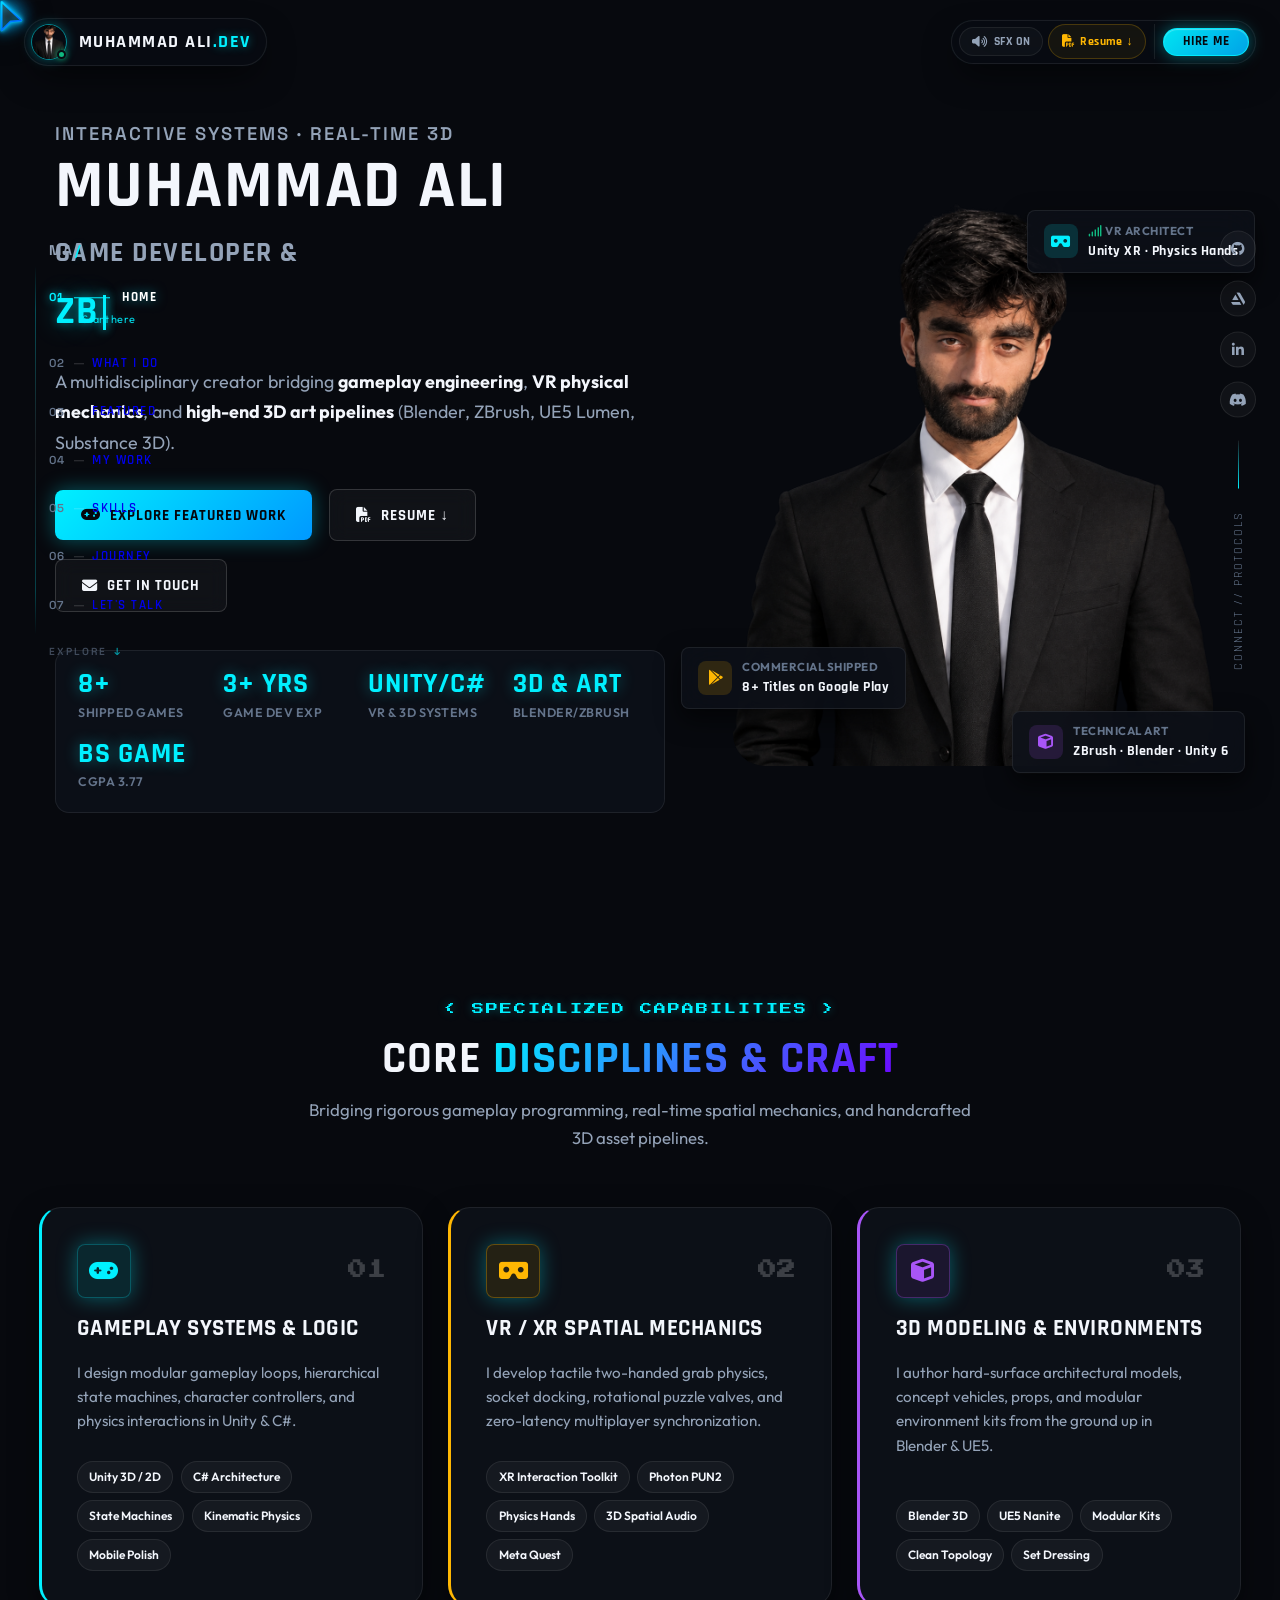
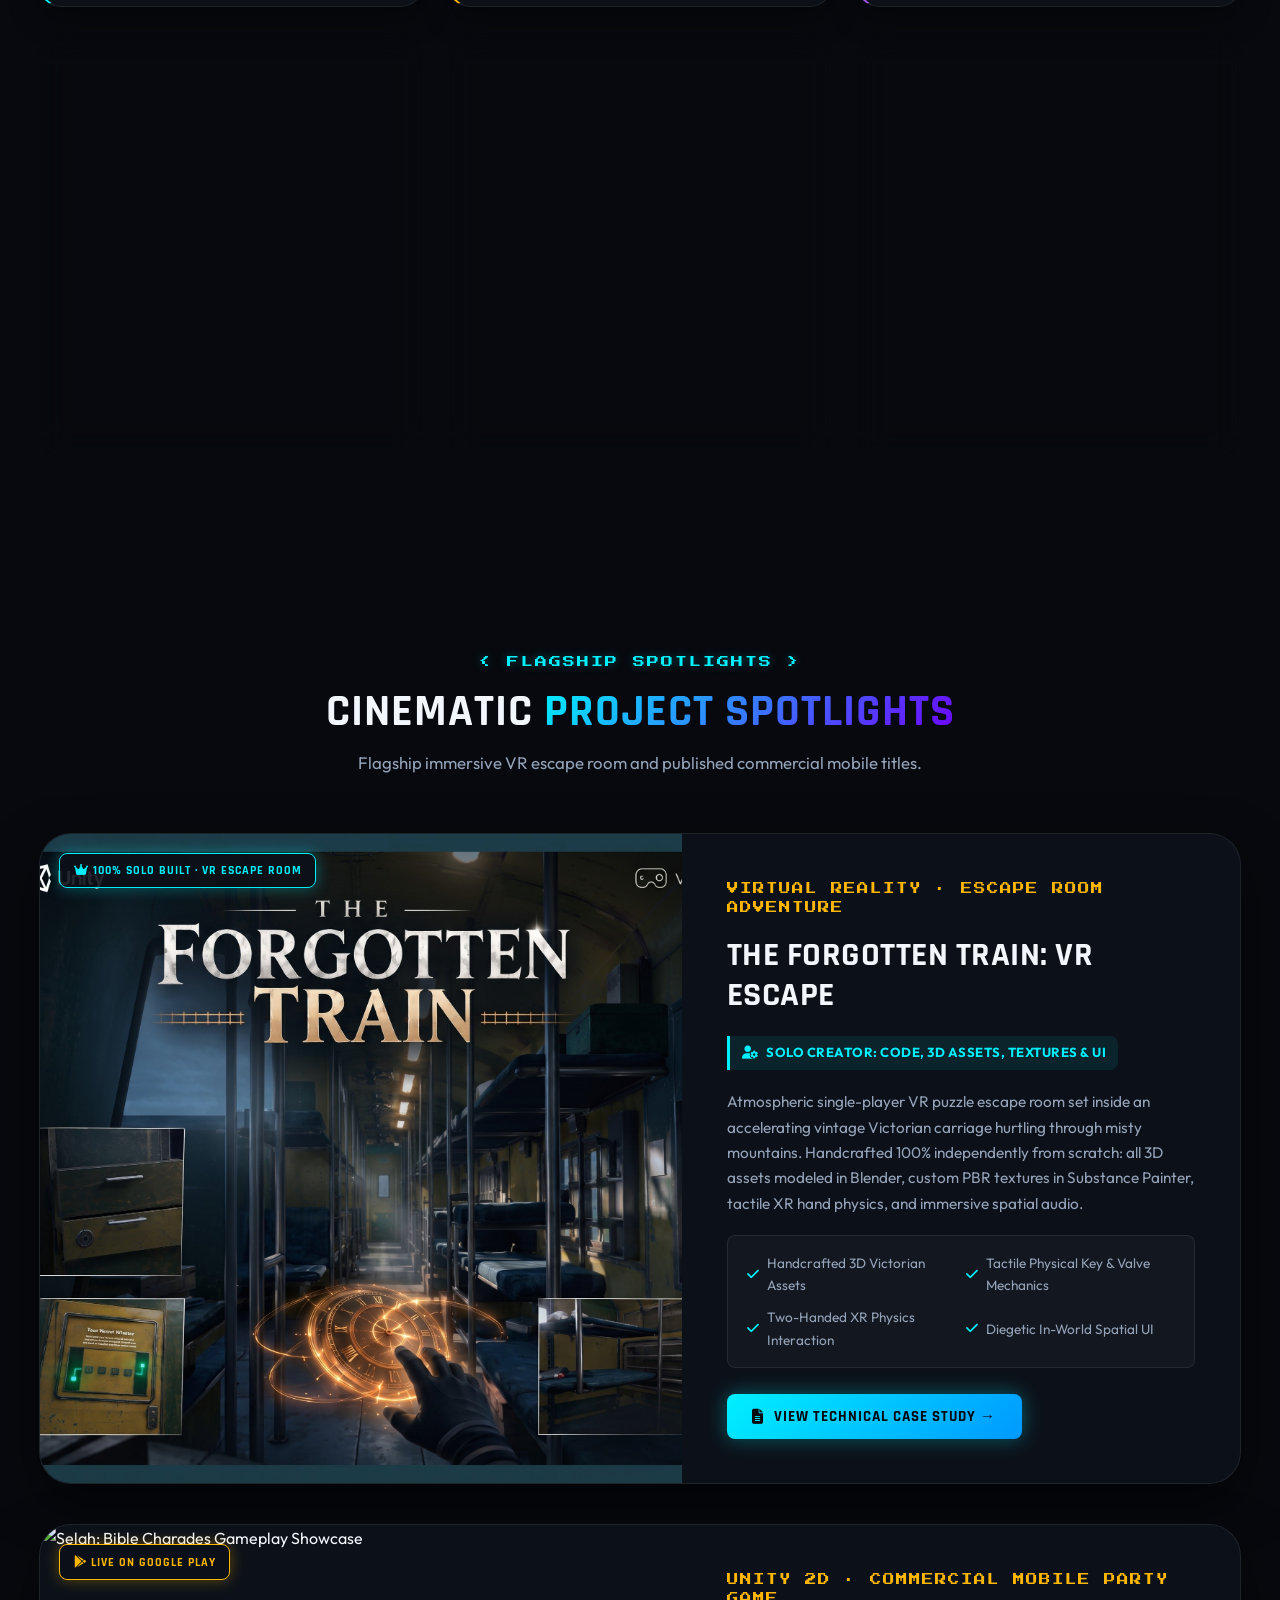
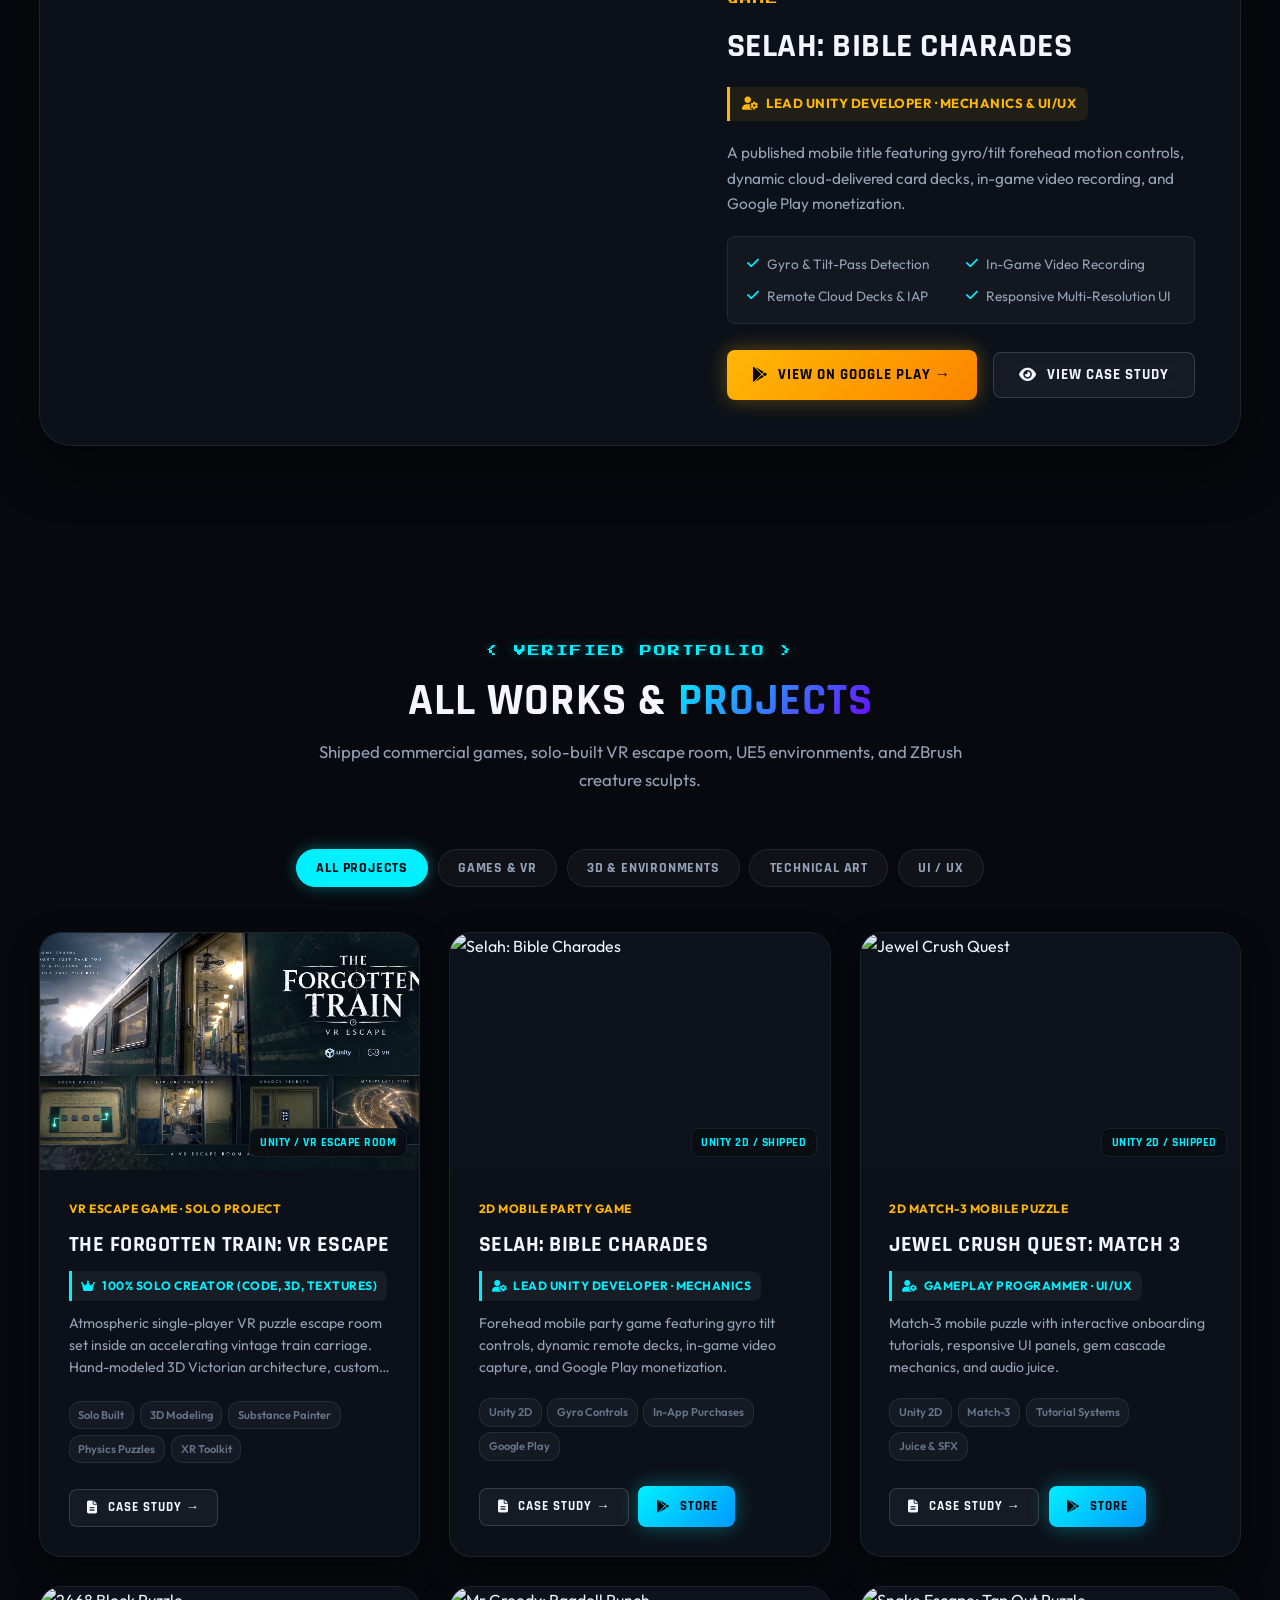
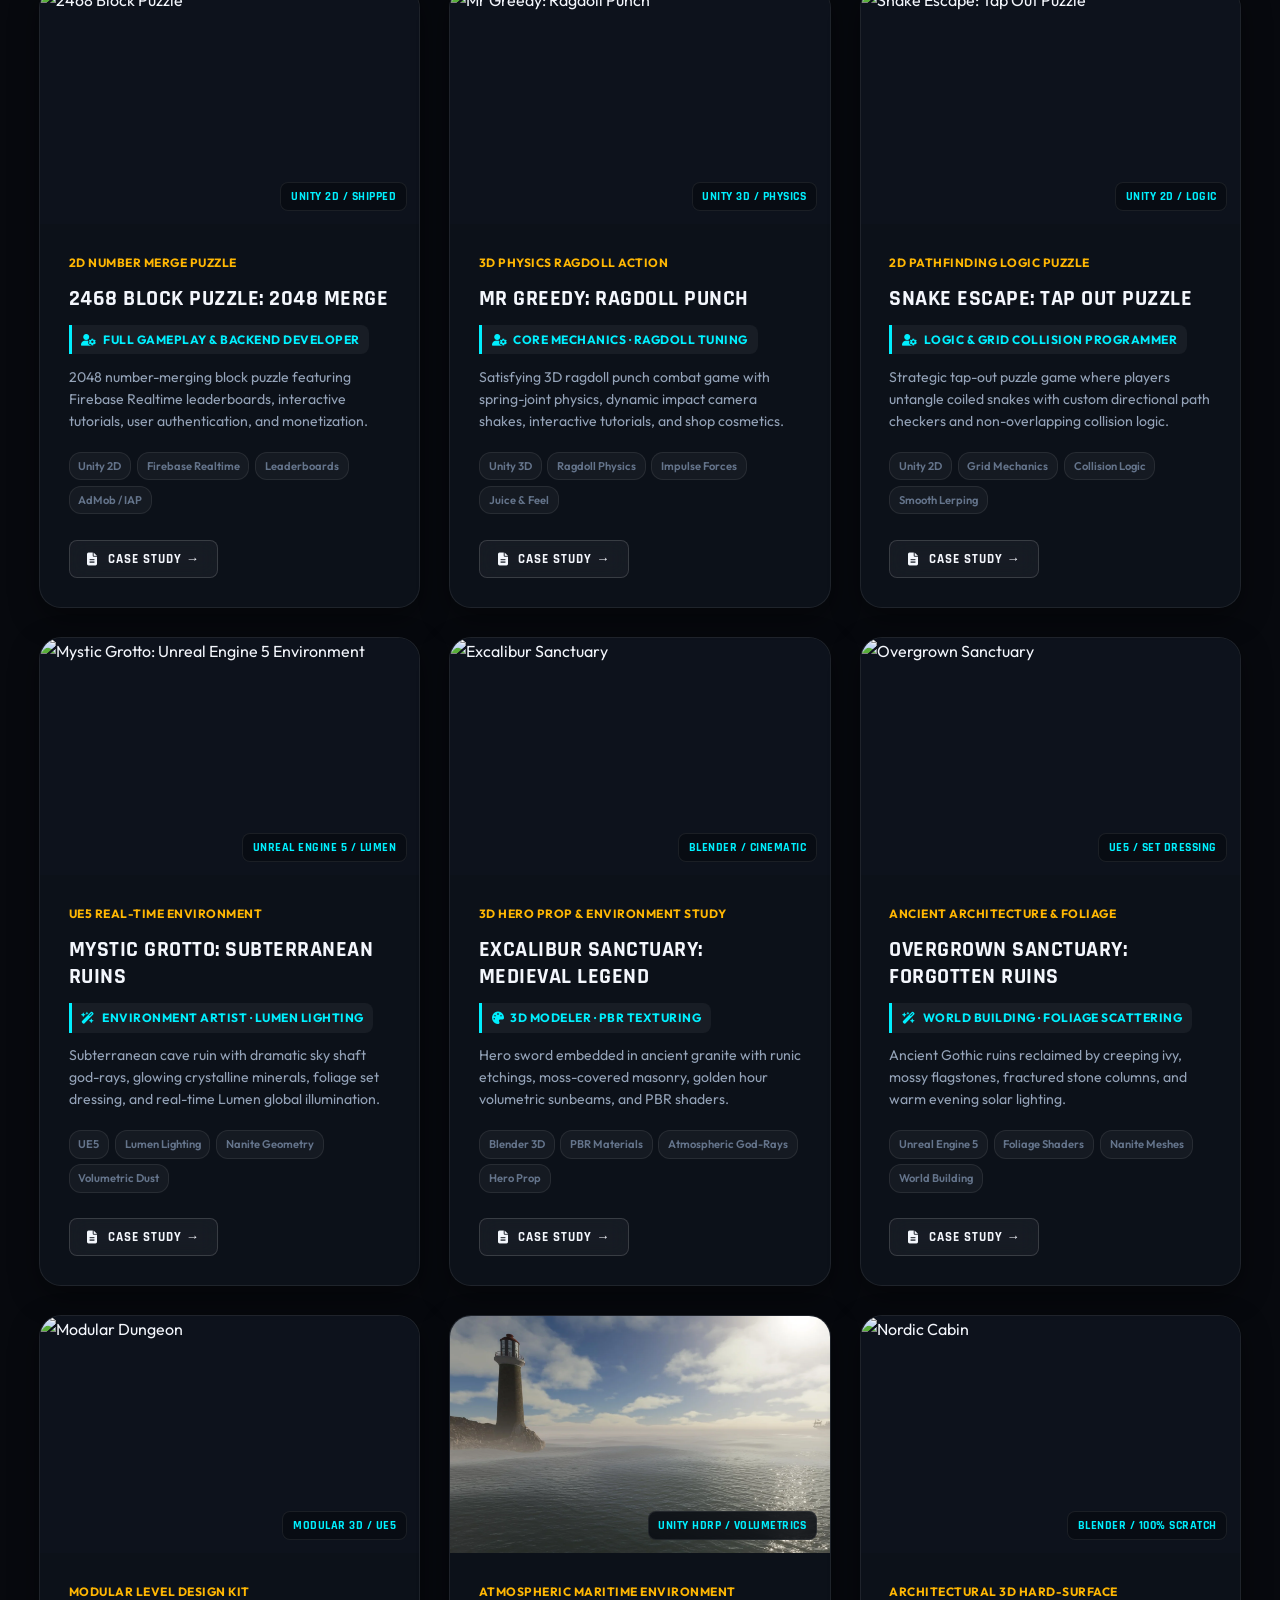
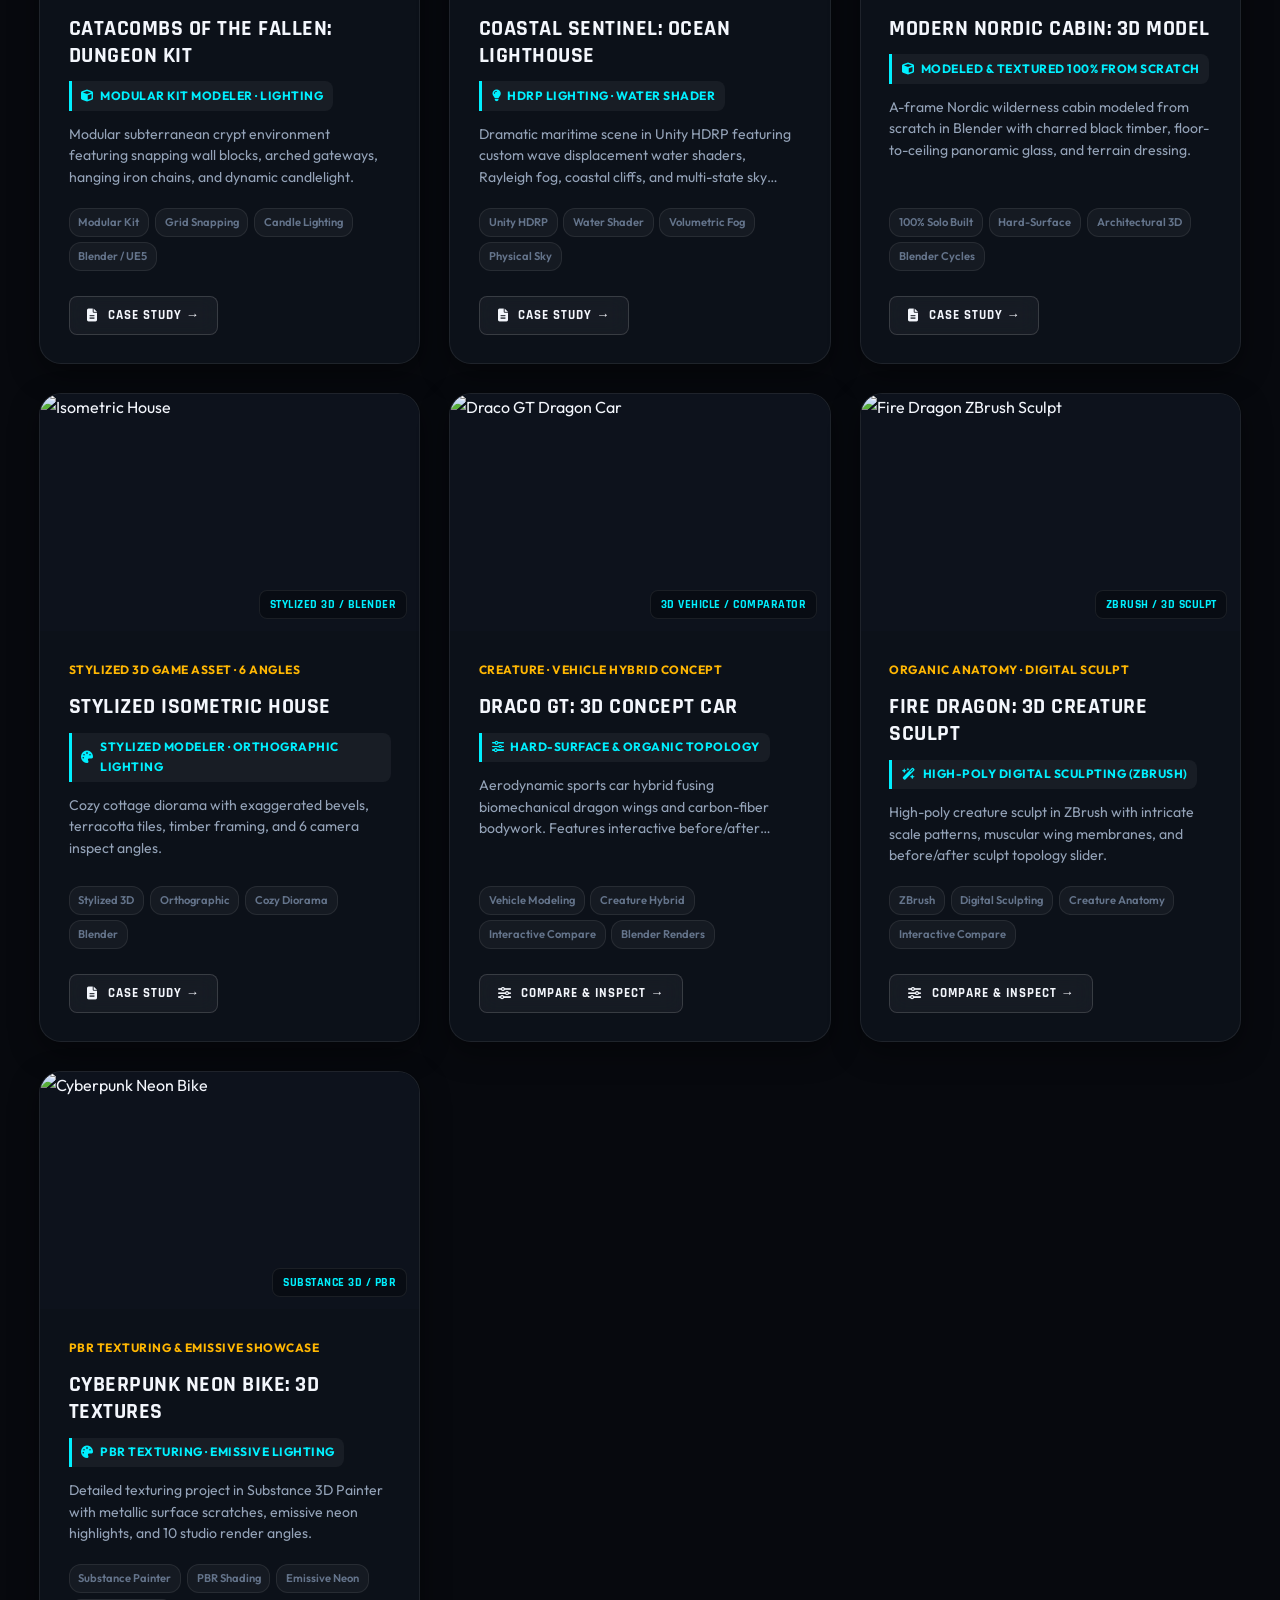
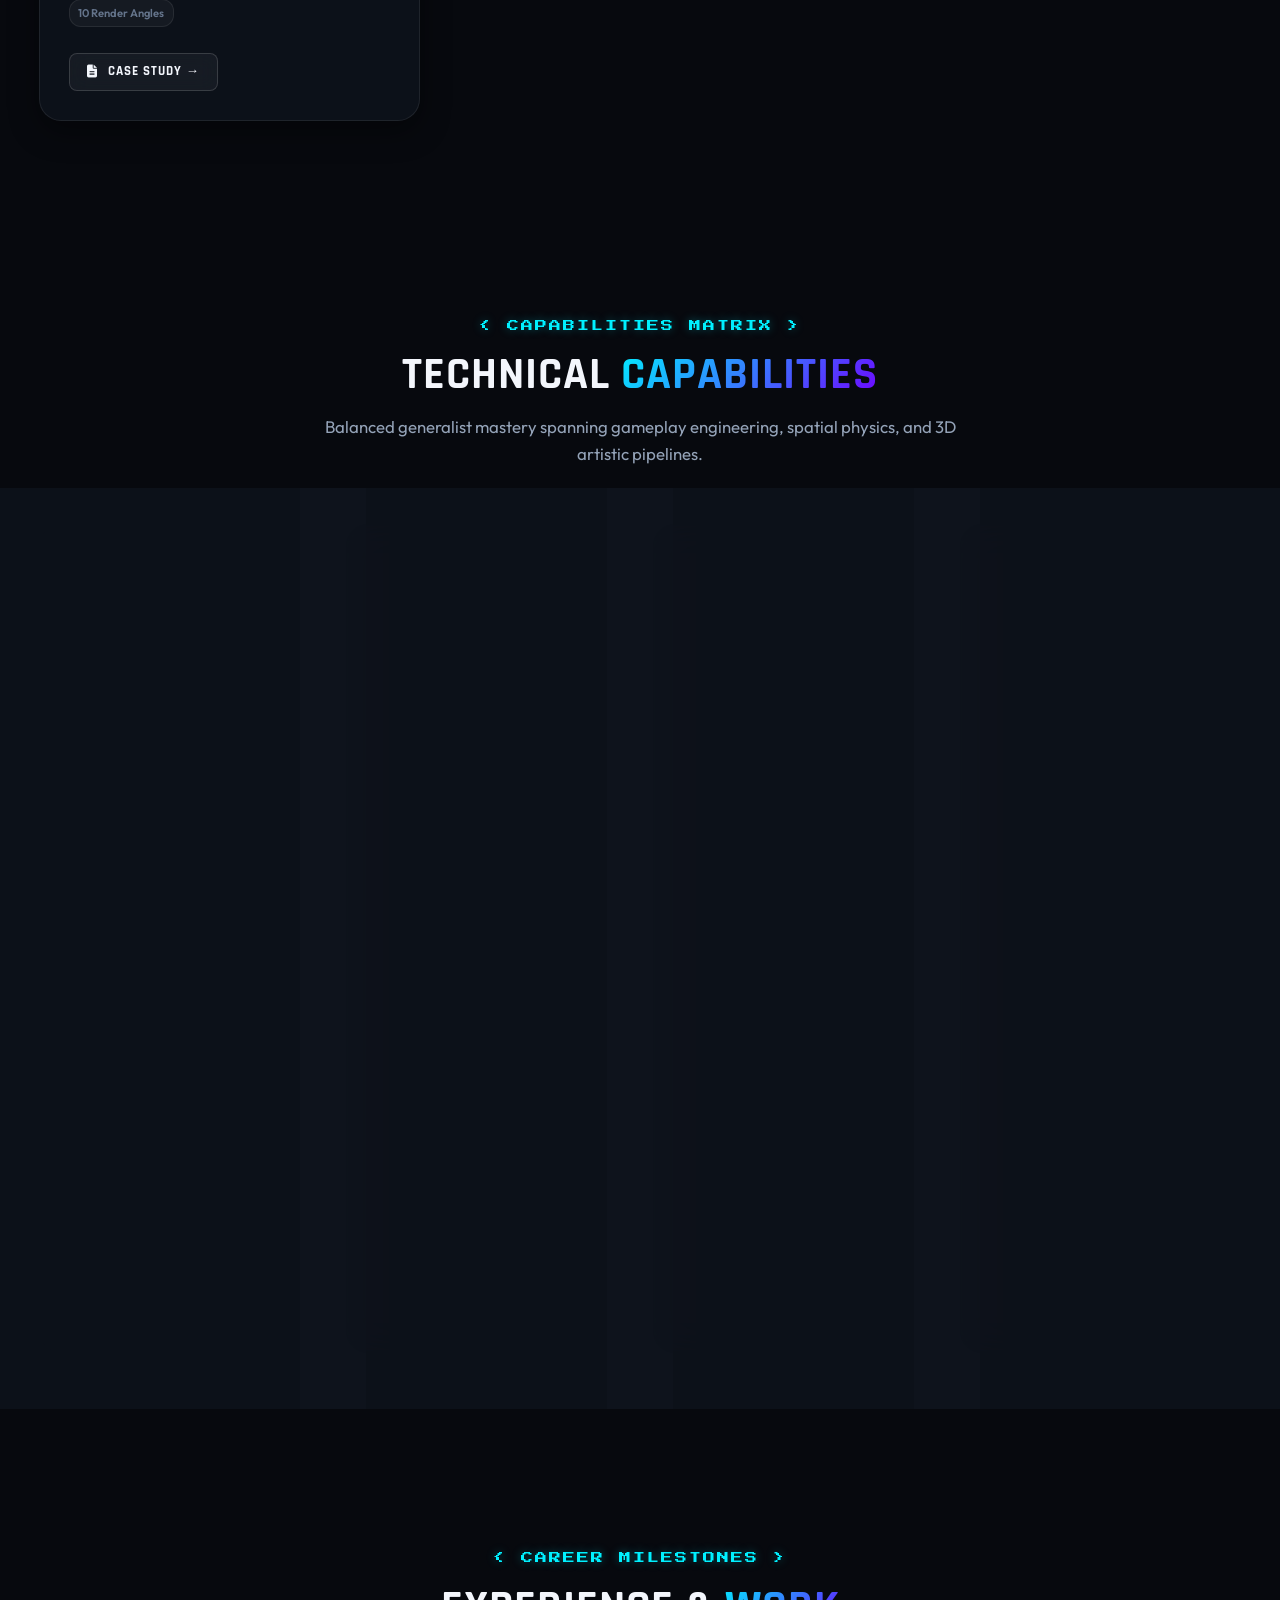
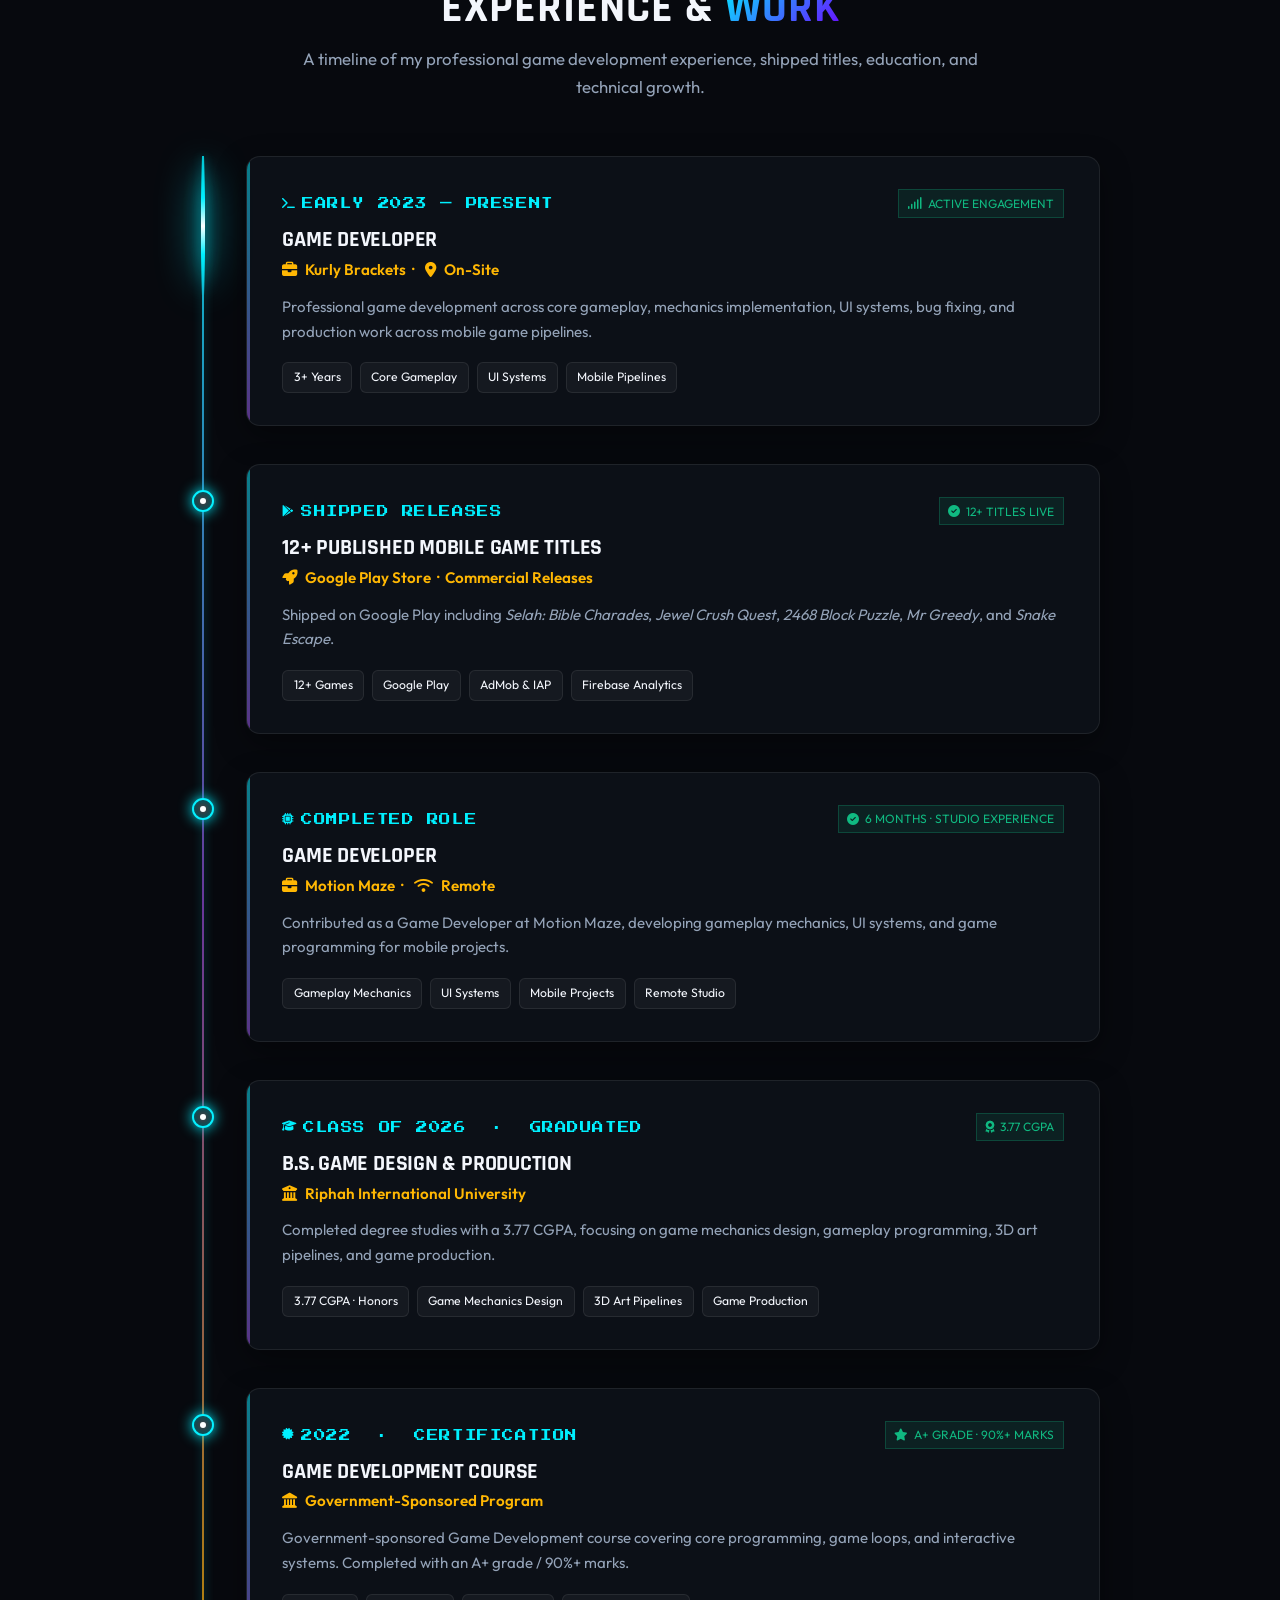
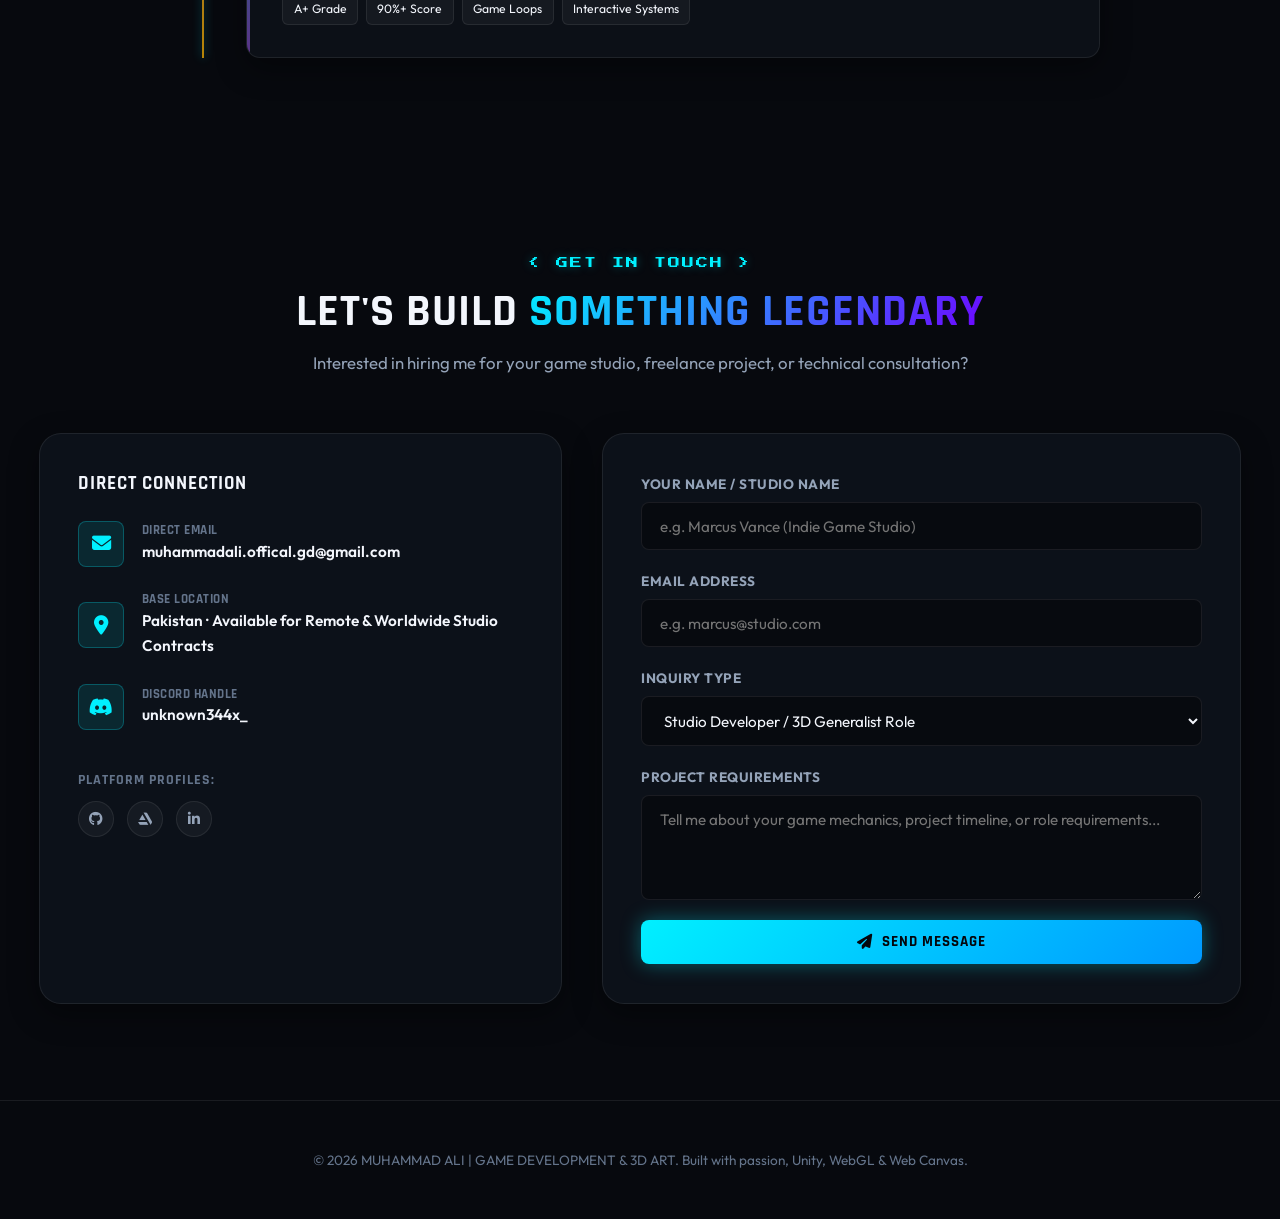
==== index.html @ 179c7ef4 "imporved 3nd Modern floating navba" ====
<!DOCTYPE html>
<html lang="en">
<head>
    <meta charset="UTF-8">
    <meta name="viewport" content="width=device-width, initial-scale=1.0">
    <meta name="description" content="Portfolio of Muhammad Ali - Game Developer &amp; 3D Generalist building interactive experiences across Unity, C#, VR/XR, 3D environments, ZBrush sculpting, and technical art.">
    <title>Muhammad Ali | Game Developer &amp; 3D Generalist</title>
    
    <!-- OpenGraph & Twitter Cards -->
    <meta property="og:title" content="Muhammad Ali | Game Developer &amp; 3D Generalist">
    <meta property="og:description" content="Explore shipped commercial games, solo-built VR escape rooms, and high-fidelity 3D environments.">
    <meta property="og:image" content="assets/forgotten_train_hero.webp">
    <meta property="og:type" content="website">
    <meta name="twitter:card" content="summary_large_image">
    <meta name="twitter:title" content="Muhammad Ali | Game Developer &amp; 3D Generalist">
    <meta name="twitter:description" content="8+ Shipped Games, VR Architecture, and 3D Technical Art.">
    <meta name="twitter:image" content="assets/forgotten_train_hero.webp">

    <!-- Favicon -->
    <link rel="icon" type="image/svg+xml" href="favicon.svg">
    
    <!-- Google Fonts -->
    <link rel="preconnect" href="https://fonts.googleapis.com">
    <link rel="preconnect" href="https://fonts.gstatic.com" crossorigin>
    <link href="https://fonts.googleapis.com/css2?family=Outfit:wght@300;400;500;600;700;800&family=Press+Start+2P&family=Rajdhani:wght@500;600;700;800&family=Space+Grotesk:wght@500;600;700&display=swap" rel="stylesheet">
    
    <!-- FontAwesome Icons -->
    <link rel="stylesheet" href="https://cdnjs.cloudflare.com/ajax/libs/font-awesome/6.4.0/css/all.min.css">
    
    <!-- Custom CSS -->
    <link rel="stylesheet" href="style.css">
</head>
<body>

    <!-- Custom Sci-Fi Arrow Pointer Cursor (Matches User Design) -->
    <div class="custom-cursor-wrap" id="custom-cursor" aria-hidden="true">
        <div class="cursor-glow" id="cursor-glow"></div>
        <svg class="cursor-pointer" id="cursor-pointer" viewBox="0 0 32 38" width="28" height="34" fill="none" xmlns="http://www.w3.org/2000/svg">
            <defs>
                <filter id="neon-bloom" x="-40%" y="-40%" width="180%" height="180%">
                    <feGaussianBlur in="SourceGraphic" stdDeviation="1.6" result="blur1" />
                    <feGaussianBlur in="SourceGraphic" stdDeviation="3.2" result="blur2" />
                    <feMerge>
                        <feMergeNode in="blur2" />
                        <feMergeNode in="blur1" />
                        <feMergeNode in="SourceGraphic" />
                    </feMerge>
                </filter>
                <linearGradient id="body-gradient" x1="2" y1="2" x2="24" y2="28" gradientUnits="userSpaceOnUse">
                    <stop offset="0%" stop-color="#3b424d"/>
                    <stop offset="35%" stop-color="#232832"/>
                    <stop offset="70%" stop-color="#14181f"/>
                    <stop offset="100%" stop-color="#0c0e13"/>
                </linearGradient>
                <linearGradient id="edge-gradient" x1="2" y1="2" x2="24" y2="28" gradientUnits="userSpaceOnUse">
                    <stop offset="0%" stop-color="#00d8ff"/>
                    <stop offset="45%" stop-color="#0099ff"/>
                    <stop offset="100%" stop-color="#0055ff"/>
                </linearGradient>
            </defs>

            <!-- Outer Neon Ambient Bloom Outline -->
            <path class="cursor-bloom" filter="url(#neon-bloom)"
                  d="M2 2 L24 23 L12 24 L2 34 Z"
                  stroke="#00b4ff" stroke-width="2.8" fill="none" stroke-linejoin="round" stroke-linecap="round" />

            <!-- Solid Stealth Gunmetal Body -->
            <path d="M2 2 L24 23 L12 24 L2 34 Z" fill="url(#body-gradient)" />

            <!-- Sharp Glowing Perimeter Border -->
            <path class="cursor-edge"
                  d="M2 2 L24 23 L12 24 L2 34 Z"
                  stroke="url(#edge-gradient)" stroke-width="1.8" stroke-linejoin="round" stroke-linecap="round" />
        </svg>
    </div>

    <!-- Scroll Progress Bar -->
    <div class="scroll-progress-bar" id="scroll-progress"></div>

    <!-- Background Particle & Ambient Grid Canvas -->
    <canvas id="bg-canvas"></canvas>
    <div class="ambient-glow-mesh"></div>

    <!-- Right Telemetry Rails (Social Connectors) -->
    <aside class="side-rail side-rail-right" aria-hidden="true">
        <div class="side-rail-socials">
            <a href="https://github.com/Muhammad-Ali-344" target="_blank" rel="noopener noreferrer" class="side-rail-social-btn" title="GitHub"><i class="fa-brands fa-github"></i></a>
            <a href="https://www.artstation.com/muhammadali344" target="_blank" rel="noopener noreferrer" class="side-rail-social-btn" title="ArtStation"><i class="fa-brands fa-artstation"></i></a>
            <a href="https://www.linkedin.com/in/muhammad-ali-381865352/" target="_blank" rel="noopener noreferrer" class="side-rail-social-btn" title="LinkedIn"><i class="fa-brands fa-linkedin-in"></i></a>
            <a href="https://discord.com" target="_blank" rel="noopener noreferrer" class="side-rail-social-btn" title="Discord: unknown344x_"><i class="fa-brands fa-discord"></i></a>
        </div>
        <div class="side-rail-line"></div>
        <div class="side-rail-text">CONNECT // PROTOCOLS</div>
    </aside>

    <!-- Floating Top Header Bar (Branding & Action Controls) -->
    <header class="navbar" id="navbar">
        <div class="nav-system-container">
            <!-- Top Left: Personal Brand & Identity -->
            <div class="nav-island nav-island-brand">
                <button type="button" class="nav-avatar-btn" id="avatar-zoom-trigger" title="Click to view photo">
                    <img src="assets/profile.webp" alt="Muhammad Ali" class="nav-avatar-img" width="36" height="36">
                    <span class="nav-avatar-status" aria-label="Status: Online"></span>
                </button>
                <a href="#hero" class="nav-logo-text">MUHAMMAD ALI<span>.DEV</span></a>
            </div>

            <!-- Top Right: Independent Utilities & Primary HIRE ME CTA -->
            <div class="nav-island nav-island-actions">
                <div class="nav-utilities">
                    <button class="sound-toggle-btn" id="sound-toggle" title="Toggle UI Sound Synthesizer">
                        <i class="fa-solid fa-volume-high"></i>
                        <span>SFX ON</span>
                    </button>
                    <a href="assets/Muhammad_Ali_Resume.pdf" class="btn-resume" download title="Download Resume PDF">
                        <i class="fa-solid fa-file-pdf"></i>
                        <span>Resume &darr;</span>
                    </a>
                </div>
                <div class="nav-cta-wrap">
                    <a href="#contact" class="btn btn-primary nav-hire-btn btn-hire-cta">HIRE ME</a>
                </div>
                <button class="nav-mobile-toggle" id="mobile-toggle" aria-label="Toggle navigation menu">
                    <i class="fa-solid fa-bars"></i>
                </button>
            </div>
        </div>

        <!-- Mobile Expandable Navigation Drawer (<= 992px) -->
        <div class="mobile-nav-drawer" id="mobile-nav-drawer" aria-label="Mobile Navigation">
            <ul class="mobile-nav-list" id="mobile-nav-links">
                <li><a href="#hero" class="mobile-nav-link active"><span class="m-nav-num">01</span><span class="m-nav-text">Home</span></a></li>
                <li><a href="#disciplines" class="mobile-nav-link"><span class="m-nav-num">02</span><span class="m-nav-text">What I Do</span></a></li>
                <li><a href="#featured" class="mobile-nav-link"><span class="m-nav-num">03</span><span class="m-nav-text">Featured</span></a></li>
                <li><a href="#games" class="mobile-nav-link"><span class="m-nav-num">04</span><span class="m-nav-text">My Work</span></a></li>
                <li><a href="#skills" class="mobile-nav-link"><span class="m-nav-num">05</span><span class="m-nav-text">Skills</span></a></li>
                <li><a href="#experience" class="mobile-nav-link"><span class="m-nav-num">06</span><span class="m-nav-text">Journey</span></a></li>
                <li><a href="#contact" class="mobile-nav-link"><span class="m-nav-num">07</span><span class="m-nav-text">Let's Talk</span></a></li>
            </ul>
        </div>
    </header>

    <!-- Slim Floating Vertical Section Rail: Editorial Creative Developer Navigator -->
    <aside class="vnav-rail" id="vnav-rail" aria-label="Section Navigation Rail">
        <!-- Top Monogram Signature Mark -->
        <div class="vnav-rail-monogram" title="Muhammad Ali Portfolio">
            <span class="vnav-mono-letters">MA</span><span class="vnav-mono-slash">/</span>
        </div>

        <!-- Vertical Spine Line -->
        <div class="vnav-spine" aria-hidden="true"></div>

        <!-- Section Navigation Rail List -->
        <ul class="vnav-rail-list" id="vnav-rail-list">
            <li>
                <a href="#hero" class="vnav-rail-link active" data-index="01">
                    <div class="vnav-rail-row">
                        <span class="vnav-idx">01</span>
                        <span class="vnav-line" aria-hidden="true"></span>
                        <span class="vnav-title">HOME</span>
                    </div>
                    <span class="vnav-desc">Start here</span>
                </a>
            </li>
            <li>
                <a href="#disciplines" class="vnav-rail-link" data-index="02">
                    <div class="vnav-rail-row">
                        <span class="vnav-idx">02</span>
                        <span class="vnav-line" aria-hidden="true"></span>
                        <span class="vnav-title">WHAT I DO</span>
                    </div>
                    <span class="vnav-desc">Design &amp; development</span>
                </a>
            </li>
            <li>
                <a href="#featured" class="vnav-rail-link" data-index="03">
                    <div class="vnav-rail-row">
                        <span class="vnav-idx">03</span>
                        <span class="vnav-line" aria-hidden="true"></span>
                        <span class="vnav-title">FEATURED</span>
                    </div>
                    <span class="vnav-desc">Selected highlights</span>
                </a>
            </li>
            <li>
                <a href="#games" class="vnav-rail-link" data-index="04">
                    <div class="vnav-rail-row">
                        <span class="vnav-idx">04</span>
                        <span class="vnav-line" aria-hidden="true"></span>
                        <span class="vnav-title">MY WORK</span>
                    </div>
                    <span class="vnav-desc">Games &amp; projects</span>
                </a>
            </li>
            <li>
                <a href="#skills" class="vnav-rail-link" data-index="05">
                    <div class="vnav-rail-row">
                        <span class="vnav-idx">05</span>
                        <span class="vnav-line" aria-hidden="true"></span>
                        <span class="vnav-title">SKILLS</span>
                    </div>
                    <span class="vnav-desc">My toolkit</span>
                </a>
            </li>
            <li>
                <a href="#experience" class="vnav-rail-link" data-index="06">
                    <div class="vnav-rail-row">
                        <span class="vnav-idx">06</span>
                        <span class="vnav-line" aria-hidden="true"></span>
                        <span class="vnav-title">JOURNEY</span>
                    </div>
                    <span class="vnav-desc">Experience &amp; milestones</span>
                </a>
            </li>
            <li>
                <a href="#contact" class="vnav-rail-link" data-index="07">
                    <div class="vnav-rail-row">
                        <span class="vnav-idx">07</span>
                        <span class="vnav-line" aria-hidden="true"></span>
                        <span class="vnav-title">LET'S TALK</span>
                    </div>
                    <span class="vnav-desc">Start a conversation</span>
                </a>
            </li>
        </ul>

        <!-- Bottom Telemetry Detail -->
        <div class="vnav-rail-foot" aria-hidden="true">
            <span class="vnav-foot-text">EXPLORE</span>
            <span class="vnav-foot-arrow">&darr;</span>
        </div>
    </aside>

    <main>
        <!-- =================================================================
             HERO STAGE: Cinematic Layered Depth with Large Personal Portrait
             ================================================================= -->
        <section class="hero" id="hero">
            <div class="container hero-grid">
                <div class="hero-content">
                    
                    <div class="hero-title-group">
                        <span class="hero-intro">Interactive Systems &middot; Real-Time 3D</span>
                        <h1 class="hero-title-main">
                            MUHAMMAD ALI
                        </h1>
                        <div class="hero-role-group">
                            <div class="hero-role-prefix">GAME DEVELOPER &amp;</div>
                            <div class="hero-role-dynamic">
                                <span class="role-typing-cycler" id="role-cycler">GAMEPLAY PROGRAMMER</span><span class="role-typing-cursor"></span>
                            </div>
                        </div>
                    </div>
                    
                    <p class="hero-subtitle">
                        A multidisciplinary creator bridging <strong>gameplay engineering</strong>, <strong>VR physical mechanics</strong>, and <strong>high-end 3D art pipelines</strong> (Blender, ZBrush, UE5 Lumen, Substance 3D).
                    </p>
                    
                    <div class="hero-cta-group">
                        <a href="#featured" class="btn btn-primary"><i class="fa-solid fa-gamepad"></i> Explore Featured Work</a>
                        <a href="assets/Muhammad_Ali_Resume.pdf" class="btn btn-outline" download><i class="fa-solid fa-file-pdf"></i> Resume &darr;</a>
                        <a href="#contact" class="btn btn-outline"><i class="fa-solid fa-envelope"></i> Get In Touch</a>
                    </div>
                    
                    <div class="hero-telemetry-strip">
                        <div class="telemetry-item">
                            <h3>8+</h3>
                            <p>Shipped Games</p>
                        </div>
                        <div class="telemetry-item">
                            <h3>3+ Yrs</h3>
                            <p>Game Dev Exp</p>
                        </div>
                        <div class="telemetry-item">
                            <h3>Unity/C#</h3>
                            <p>VR &amp; 3D Systems</p>
                        </div>
                        <div class="telemetry-item">
                            <h3>3D &amp; Art</h3>
                            <p>Blender/ZBrush</p>
                        </div>
                        <div class="telemetry-item">
                            <h3>BS Game</h3>
                            <p>CGPA 3.77</p>
                        </div>
                    </div>
                </div>
                
                <!-- Hero Layered Depth Portrait Stage -->
                <div class="hero-portrait-stage" id="hero-portrait-stage">

                    <!-- Personal Picture (no frame — image has its own background) -->
                    <div class="hero-portrait-wrapper" id="hero-portrait-wrapper">
                        <img src="assets/profile.webp" alt="Muhammad Ali - Game Developer &amp; 3D Generalist" class="hero-portrait-img" id="hero-portrait-img" width="480" height="600" fetchpriority="high" decoding="async">
                    </div>

                    <!-- Floating Telemetry Chips Anchored in 3D Perspective -->
                    <div class="floating-chip chip-top-right" id="chip-1">
                        <div class="floating-chip-icon chip-icon-cyan">
                            <i class="fa-solid fa-vr-cardboard"></i>
                        </div>
                        <div class="floating-chip-text">
                            <span><i class="fa-solid fa-signal" style="color: var(--emerald-signal);"></i> VR ARCHITECT</span>
                            <strong>Unity XR &middot; Physics Hands</strong>
                        </div>
                    </div>

                    <div class="floating-chip chip-bottom-left" id="chip-2">
                        <div class="floating-chip-icon chip-icon-amber">
                            <i class="fa-brands fa-google-play"></i>
                        </div>
                        <div class="floating-chip-text">
                            <span>COMMERCIAL SHIPPED</span>
                            <strong>8+ Titles on Google Play</strong>
                        </div>
                    </div>

                    <div class="floating-chip chip-bottom-right" id="chip-3">
                        <div class="floating-chip-icon chip-icon-purple">
                            <i class="fa-solid fa-cube"></i>
                        </div>
                        <div class="floating-chip-text">
                            <span>TECHNICAL ART</span>
                            <strong>ZBrush &middot; Blender &middot; Unity 6</strong>
                        </div>
                    </div>
                </div>
            </div>
        </section>

        <!-- =================================================================
             CORE CRAFT & DISCIPLINES: The 6 Pillars of Game Dev & 3D Art
             ================================================================= -->
        <section class="section" id="disciplines">
            <div class="container">
                <div class="section-header reveal">
                    <span class="section-tag">&lt; SPECIALIZED CAPABILITIES &gt;</span>
                    <h2 class="section-title">Core <span class="text-gradient-cyan">Disciplines &amp; Craft</span></h2>
                    <p class="section-subtitle">Bridging rigorous gameplay programming, real-time spatial mechanics, and handcrafted 3D asset pipelines.</p>
                </div>

                <div class="disciplines-grid reveal-stagger">
                    <!-- 1. Gameplay Engineering -->
                    <div class="glass-panel discipline-card spotlight-card">
                        <div class="discipline-header">
                            <div class="discipline-icon-wrap"><i class="fa-solid fa-gamepad"></i></div>
                            <span class="discipline-num">01</span>
                        </div>
                        <h3 class="discipline-title">Gameplay Systems &amp; Logic</h3>
                        <p class="discipline-desc">I design modular gameplay loops, hierarchical state machines, character controllers, and physics interactions in Unity &amp; C#.</p>
                        <div class="discipline-pills">
                            <span class="discipline-pill">Unity 3D / 2D</span>
                            <span class="discipline-pill">C# Architecture</span>
                            <span class="discipline-pill">State Machines</span>
                            <span class="discipline-pill">Kinematic Physics</span>
                            <span class="discipline-pill">Mobile Polish</span>
                        </div>
                    </div>

                    <!-- 2. VR / XR Systems -->
                    <div class="glass-panel discipline-card spotlight-card">
                        <div class="discipline-header">
                            <div class="discipline-icon-wrap" style="color: var(--amber-primary); border-color: rgba(255, 183, 3, 0.3); background: rgba(255, 183, 3, 0.1);"><i class="fa-solid fa-vr-cardboard"></i></div>
                            <span class="discipline-num">02</span>
                        </div>
                        <h3 class="discipline-title">VR / XR Spatial Mechanics</h3>
                        <p class="discipline-desc">I develop tactile two-handed grab physics, socket docking, rotational puzzle valves, and zero-latency multiplayer synchronization.</p>
                        <div class="discipline-pills">
                            <span class="discipline-pill">XR Interaction Toolkit</span>
                            <span class="discipline-pill">Photon PUN2</span>
                            <span class="discipline-pill">Physics Hands</span>
                            <span class="discipline-pill">3D Spatial Audio</span>
                            <span class="discipline-pill">Meta Quest</span>
                        </div>
                    </div>

                    <!-- 3. 3D Hard-Surface & Environments -->
                    <div class="glass-panel discipline-card spotlight-card">
                        <div class="discipline-header">
                            <div class="discipline-icon-wrap" style="color: var(--purple-accent); border-color: rgba(168, 85, 247, 0.3); background: rgba(168, 85, 247, 0.1);"><i class="fa-solid fa-cube"></i></div>
                            <span class="discipline-num">03</span>
                        </div>
                        <h3 class="discipline-title">3D Modeling &amp; Environments</h3>
                        <p class="discipline-desc">I author hard-surface architectural models, concept vehicles, props, and modular environment kits from the ground up in Blender &amp; UE5.</p>
                        <div class="discipline-pills">
                            <span class="discipline-pill">Blender 3D</span>
                            <span class="discipline-pill">UE5 Nanite</span>
                            <span class="discipline-pill">Modular Kits</span>
                            <span class="discipline-pill">Clean Topology</span>
                            <span class="discipline-pill">Set Dressing</span>
                        </div>
                    </div>

                    <!-- 4. Digital Sculpting & Anatomy -->
                    <div class="glass-panel discipline-card spotlight-card">
                        <div class="discipline-header">
                            <div class="discipline-icon-wrap" style="color: #f43f5e; border-color: rgba(244, 63, 94, 0.3); background: rgba(244, 63, 94, 0.1);"><i class="fa-solid fa-wand-magic-sparkles"></i></div>
                            <span class="discipline-num">04</span>
                        </div>
                        <h3 class="discipline-title">Digital Sculpting &amp; Anatomy</h3>
                        <p class="discipline-desc">I sculpt organic creatures, mythical beasts, and detailed anatomical muscle forms with high-frequency skin and scale details in ZBrush.</p>
                        <div class="discipline-pills">
                            <span class="discipline-pill">Pixologic ZBrush</span>
                            <span class="discipline-pill">Creature Anatomy</span>
                            <span class="discipline-pill">High-Poly Meshes</span>
                            <span class="discipline-pill">Scale Texturing</span>
                            <span class="discipline-pill">DynaMesh</span>
                        </div>
                    </div>

                    <!-- 5. UV Unwrapping & PBR Texturing -->
                    <div class="glass-panel discipline-card spotlight-card">
                        <div class="discipline-header">
                            <div class="discipline-icon-wrap" style="color: #38bdf8; border-color: rgba(56, 189, 248, 0.3); background: rgba(56, 189, 248, 0.1);"><i class="fa-solid fa-paint-roller"></i></div>
                            <span class="discipline-num">05</span>
                        </div>
                        <h3 class="discipline-title">UV &amp; PBR Texturing</h3>
                        <p class="discipline-desc">I create non-distorted UV unwrap sets and author weathered metallic, wood, fabric, and roughness maps in Substance 3D Painter.</p>
                        <div class="discipline-pills">
                            <span class="discipline-pill">Substance 3D Painter</span>
                            <span class="discipline-pill">Clean UV Mapping</span>
                            <span class="discipline-pill">Procedural Wear</span>
                            <span class="discipline-pill">Normal Baking</span>
                            <span class="discipline-pill">PBR Pipelines</span>
                        </div>
                    </div>

                    <!-- 6. Shaders & Real-Time Lighting -->
                    <div class="glass-panel discipline-card spotlight-card">
                        <div class="discipline-header">
                            <div class="discipline-icon-wrap" style="color: #eab308; border-color: rgba(234, 179, 8, 0.3); background: rgba(234, 179, 8, 0.1);"><i class="fa-solid fa-lightbulb"></i></div>
                            <span class="discipline-num">06</span>
                        </div>
                        <h3 class="discipline-title">Lighting, Shaders &amp; Tech Art</h3>
                        <p class="discipline-desc">I orchestrate real-time global illumination, atmospheric volumetrics, vertex water shaders, and draw call profiling across Lumen and HDRP/URP.</p>
                        <div class="discipline-pills">
                            <span class="discipline-pill">Lumen Real-Time GI</span>
                            <span class="discipline-pill">Unity HDRP / URP</span>
                            <span class="discipline-pill">Shader Graph</span>
                            <span class="discipline-pill">Volumetric Fog</span>
                            <span class="discipline-pill">Draw Call Profiling</span>
                        </div>
                    </div>
                </div>
            </div>
        </section>

        <!-- =================================================================
             CINEMATIC FLAGSHIP SPOTLIGHTS (The Forgotten Train & Selah)
             ================================================================= -->
        <section class="section" id="featured">
            <div class="container">
                <div class="section-header reveal">
                    <span class="section-tag">&lt; FLAGSHIP SPOTLIGHTS &gt;</span>
                    <h2 class="section-title">Cinematic <span class="text-gradient-cyan">Project Spotlights</span></h2>
                    <p class="section-subtitle">Flagship immersive VR escape room and published commercial mobile titles.</p>
                </div>

                <div class="spotlight-showcase-grid reveal-stagger">
                    <!-- Flagship 1: The Forgotten Train -->
                    <div class="flagship-card spotlight-card">
                        <div class="flagship-media">
                            <img src="assets/forgotten_train_featured.webp" alt="The Forgotten Train: VR Escape" class="flagship-img" loading="lazy" decoding="async">
                            <span class="flagship-badge"><i class="fa-solid fa-crown"></i> 100% SOLO BUILT &middot; VR ESCAPE ROOM</span>
                        </div>
                        <div class="flagship-content">
                            <span class="flagship-category">VIRTUAL REALITY &middot; ESCAPE ROOM ADVENTURE</span>
                            <h3 class="flagship-title">THE FORGOTTEN TRAIN: VR ESCAPE</h3>
                            <span class="flagship-role-chip"><i class="fa-solid fa-user-gear"></i> Solo Creator: Code, 3D Assets, Textures &amp; UI</span>
                            <p class="flagship-desc">
                                Atmospheric single-player VR puzzle escape room set inside an accelerating vintage Victorian carriage hurtling through misty mountains. Handcrafted 100% independently from scratch: all 3D assets modeled in Blender, custom PBR textures in Substance Painter, tactile XR hand physics, and immersive spatial audio.
                            </p>
                            <div class="flagship-highlights">
                                <div class="flagship-highlight-item"><i class="fa-solid fa-check"></i> Handcrafted 3D Victorian Assets</div>
                                <div class="flagship-highlight-item"><i class="fa-solid fa-check"></i> Tactile Physical Key &amp; Valve Mechanics</div>
                                <div class="flagship-highlight-item"><i class="fa-solid fa-check"></i> Two-Handed XR Physics Interaction</div>
                                <div class="flagship-highlight-item"><i class="fa-solid fa-check"></i> Diegetic In-World Spatial UI</div>
                            </div>
                            <div class="flagship-actions">
                                <button class="btn btn-primary btn-inspect" data-game="forgotten-train">
                                    <i class="fa-solid fa-file-lines"></i> View Technical Case Study &rarr;
                                </button>
                            </div>
                        </div>
                    </div>

                    <!-- Flagship 2: Selah: Bible Charades -->
                    <div class="flagship-card spotlight-card">
                        <div class="flagship-media">
                            <img src="assets/Selah.webp" alt="Selah: Bible Charades Gameplay Showcase" class="flagship-img" loading="lazy" decoding="async">
                            <span class="flagship-badge flagship-badge-amber"><i class="fa-brands fa-google-play"></i> LIVE ON GOOGLE PLAY</span>
                        </div>
                        <div class="flagship-content">
                            <span class="flagship-category">UNITY 2D &middot; COMMERCIAL MOBILE PARTY GAME</span>
                            <h3 class="flagship-title">SELAH: BIBLE CHARADES</h3>
                            <span class="flagship-role-chip" style="color: var(--amber-primary); border-left-color: var(--amber-primary); background: rgba(255, 183, 3, 0.08);">
                                <i class="fa-solid fa-user-gear"></i> Lead Unity Developer &middot; Mechanics &amp; UI/UX
                            </span>
                            <p class="flagship-desc">
                                A published mobile title featuring gyro/tilt forehead motion controls, dynamic cloud-delivered card decks, in-game video recording, and Google Play monetization.
                            </p>
                            <div class="flagship-highlights">
                                <div class="flagship-highlight-item"><i class="fa-solid fa-check"></i> Gyro &amp; Tilt-Pass Detection</div>
                                <div class="flagship-highlight-item"><i class="fa-solid fa-check"></i> In-Game Video Recording</div>
                                <div class="flagship-highlight-item"><i class="fa-solid fa-check"></i> Remote Cloud Decks &amp; IAP</div>
                                <div class="flagship-highlight-item"><i class="fa-solid fa-check"></i> Responsive Multi-Resolution UI</div>
                            </div>
                            <div class="flagship-actions">
                                <a href="https://play.google.com/store/apps/details?id=com.selah.bible.headsup.quiz.games&amp;hl=en-US" target="_blank" rel="noopener noreferrer" class="btn btn-amber">
                                    <i class="fa-brands fa-google-play"></i> View on Google Play &rarr;
                                </a>
                                <button class="btn btn-outline btn-inspect" data-game="selah-charades">
                                    <i class="fa-solid fa-eye"></i> View Case Study
                                </button>
                            </div>
                        </div>
                    </div>
                </div>
            </div>
        </section>

        <!-- =================================================================
             PORTFOLIO SHOWCASE: Filterable 21st.dev Bento Grid
             ================================================================= -->
        <section class="section" id="games">
            <div class="container">
                <div class="section-header reveal">
                    <span class="section-tag">&lt; VERIFIED PORTFOLIO &gt;</span>
                    <h2 class="section-title">All Works &amp; <span class="text-gradient-cyan">Projects</span></h2>
                    <p class="section-subtitle">Shipped commercial games, solo-built VR escape room, UE5 environments, and ZBrush creature sculpts.</p>
                </div>
                
                <div class="portfolio-filter-bar">
                    <button class="filter-btn active" data-filter="all">All Projects</button>
                    <button class="filter-btn" data-filter="games">Games &amp; VR</button>
                    <button class="filter-btn" data-filter="environments">3D &amp; Environments</button>
                    <button class="filter-btn" data-filter="tech-art">Technical Art</button>
                    <button class="filter-btn" data-filter="ui-ux">UI / UX</button>
                </div>
                
                <div class="bento-grid" id="games-grid">
                    <!-- Project 1: The Forgotten Train -->
                    <div class="glass-panel game-card spotlight-card" data-category="games tech-art">
                        <div class="game-thumb-wrapper">
                            <img src="assets/forgotten_train.webp" alt="The Forgotten Train - VR Escape Room" class="game-thumb" loading="lazy" decoding="async">
                            <span class="game-engine-tag">UNITY / VR ESCAPE ROOM</span>
                        </div>
                        <div class="game-info">
                            <span class="game-category">VR Escape Game &middot; Solo Project</span>
                            <h3 class="game-title">The Forgotten Train: VR Escape</h3>
                            <span class="game-role-badge"><i class="fa-solid fa-crown"></i> 100% Solo Creator (Code, 3D, Textures)</span>
                            <p class="game-desc">Atmospheric single-player VR puzzle escape room set inside an accelerating vintage train carriage. Hand-modeled 3D Victorian architecture, custom PBR texturing, and XR physics.</p>
                            <div class="game-tags">
                                <span class="game-tag-pill">Solo Built</span>
                                <span class="game-tag-pill">3D Modeling</span>
                                <span class="game-tag-pill">Substance Painter</span>
                                <span class="game-tag-pill">Physics Puzzles</span>
                                <span class="game-tag-pill">XR Toolkit</span>
                            </div>
                            <div class="game-card-actions">
                                <button class="btn btn-outline btn-inspect" data-game="forgotten-train"><i class="fa-solid fa-file-lines"></i> Case Study &rarr;</button>
                            </div>
                        </div>
                    </div>

                    <!-- Project 2: Selah -->
                    <div class="glass-panel game-card spotlight-card" data-category="games ui-ux">
                        <div class="game-thumb-wrapper">
                            <img src="assets/Selah.webp" alt="Selah: Bible Charades" class="game-thumb" loading="lazy" decoding="async">
                            <span class="game-engine-tag">UNITY 2D / SHIPPED</span>
                        </div>
                        <div class="game-info">
                            <span class="game-category">2D Mobile Party Game</span>
                            <h3 class="game-title">Selah: Bible Charades</h3>
                            <span class="game-role-badge"><i class="fa-solid fa-user-gear"></i> Lead Unity Developer &middot; Mechanics</span>
                            <p class="game-desc">Forehead mobile party game featuring gyro tilt controls, dynamic remote decks, in-game video capture, and Google Play monetization.</p>
                            <div class="game-tags">
                                <span class="game-tag-pill">Unity 2D</span>
                                <span class="game-tag-pill">Gyro Controls</span>
                                <span class="game-tag-pill">In-App Purchases</span>
                                <span class="game-tag-pill">Google Play</span>
                            </div>
                            <div class="game-card-actions">
                                <button class="btn btn-outline btn-inspect" data-game="selah-charades"><i class="fa-solid fa-file-lines"></i> Case Study &rarr;</button>
                                <a href="https://play.google.com/store/apps/details?id=com.selah.bible.headsup.quiz.games&amp;hl=en-US" target="_blank" rel="noopener noreferrer" class="btn btn-primary"><i class="fa-brands fa-google-play"></i> Store</a>
                            </div>
                        </div>
                    </div>

                    <!-- Project 3: Jewel Crush -->
                    <div class="glass-panel game-card spotlight-card" data-category="games ui-ux">
                        <div class="game-thumb-wrapper">
                            <img src="assets/Jewel_Crush.webp" alt="Jewel Crush Quest" class="game-thumb" loading="lazy" decoding="async">
                            <span class="game-engine-tag">UNITY 2D / SHIPPED</span>
                        </div>
                        <div class="game-info">
                            <span class="game-category">2D Match-3 Mobile Puzzle</span>
                            <h3 class="game-title">Jewel Crush Quest: Match 3</h3>
                            <span class="game-role-badge"><i class="fa-solid fa-user-gear"></i> Gameplay Programmer &middot; UI/UX</span>
                            <p class="game-desc">Match-3 mobile puzzle with interactive onboarding tutorials, responsive UI panels, gem cascade mechanics, and audio juice.</p>
                            <div class="game-tags">
                                <span class="game-tag-pill">Unity 2D</span>
                                <span class="game-tag-pill">Match-3</span>
                                <span class="game-tag-pill">Tutorial Systems</span>
                                <span class="game-tag-pill">Juice &amp; SFX</span>
                            </div>
                            <div class="game-card-actions">
                                <button class="btn btn-outline btn-inspect" data-game="jewel-crush"><i class="fa-solid fa-file-lines"></i> Case Study &rarr;</button>
                                <a href="https://play.google.com/store/apps/details?id=com.kurlybrackets.jewelswap" target="_blank" rel="noopener noreferrer" class="btn btn-primary"><i class="fa-brands fa-google-play"></i> Store</a>
                            </div>
                        </div>
                    </div>

                    <!-- Project 4: 2468 Block Puzzle -->
                    <div class="glass-panel game-card spotlight-card" data-category="games ui-ux">
                        <div class="game-thumb-wrapper">
                            <img src="assets/Block_Puzzle.webp" alt="2468 Block Puzzle" class="game-thumb" loading="lazy" decoding="async">
                            <span class="game-engine-tag">UNITY 2D / SHIPPED</span>
                        </div>
                        <div class="game-info">
                            <span class="game-category">2D Number Merge Puzzle</span>
                            <h3 class="game-title">2468 Block Puzzle: 2048 Merge</h3>
                            <span class="game-role-badge"><i class="fa-solid fa-user-gear"></i> Full Gameplay &amp; Backend Developer</span>
                            <p class="game-desc">2048 number-merging block puzzle featuring Firebase Realtime leaderboards, interactive tutorials, user authentication, and monetization.</p>
                            <div class="game-tags">
                                <span class="game-tag-pill">Unity 2D</span>
                                <span class="game-tag-pill">Firebase Realtime</span>
                                <span class="game-tag-pill">Leaderboards</span>
                                <span class="game-tag-pill">AdMob / IAP</span>
                            </div>
                            <div class="game-card-actions">
                                <button class="btn btn-outline btn-inspect" data-game="block-puzzle"><i class="fa-solid fa-file-lines"></i> Case Study &rarr;</button>
                            </div>
                        </div>
                    </div>

                    <!-- Project 5: Mr Greedy -->
                    <div class="glass-panel game-card spotlight-card" data-category="games">
                        <div class="game-thumb-wrapper">
                            <img src="assets/Greedy_Ragdoll .webp" alt="Mr Greedy: Ragdoll Punch" class="game-thumb" loading="lazy" decoding="async">
                            <span class="game-engine-tag">UNITY 3D / PHYSICS</span>
                        </div>
                        <div class="game-info">
                            <span class="game-category">3D Physics Ragdoll Action</span>
                            <h3 class="game-title">Mr Greedy: Ragdoll Punch</h3>
                            <span class="game-role-badge"><i class="fa-solid fa-user-gear"></i> Core Mechanics &middot; Ragdoll Tuning</span>
                            <p class="game-desc">Satisfying 3D ragdoll punch combat game with spring-joint physics, dynamic impact camera shakes, interactive tutorials, and shop cosmetics.</p>
                            <div class="game-tags">
                                <span class="game-tag-pill">Unity 3D</span>
                                <span class="game-tag-pill">Ragdoll Physics</span>
                                <span class="game-tag-pill">Impulse Forces</span>
                                <span class="game-tag-pill">Juice &amp; Feel</span>
                            </div>
                            <div class="game-card-actions">
                                <button class="btn btn-outline btn-inspect" data-game="mr-greedy"><i class="fa-solid fa-file-lines"></i> Case Study &rarr;</button>
                            </div>
                        </div>
                    </div>

                    <!-- Project 6: Snake Escape -->
                    <div class="glass-panel game-card spotlight-card" data-category="games">
                        <div class="game-thumb-wrapper">
                            <img src="assets/Snake_Game.webp" alt="Snake Escape: Tap Out Puzzle" class="game-thumb" loading="lazy" decoding="async">
                            <span class="game-engine-tag">UNITY 2D / LOGIC</span>
                        </div>
                        <div class="game-info">
                            <span class="game-category">2D Pathfinding Logic Puzzle</span>
                            <h3 class="game-title">Snake Escape: Tap Out Puzzle</h3>
                            <span class="game-role-badge"><i class="fa-solid fa-user-gear"></i> Logic &amp; Grid Collision Programmer</span>
                            <p class="game-desc">Strategic tap-out puzzle game where players untangle coiled snakes with custom directional path checkers and non-overlapping collision logic.</p>
                            <div class="game-tags">
                                <span class="game-tag-pill">Unity 2D</span>
                                <span class="game-tag-pill">Grid Mechanics</span>
                                <span class="game-tag-pill">Collision Logic</span>
                                <span class="game-tag-pill">Smooth Lerping</span>
                            </div>
                            <div class="game-card-actions">
                                <button class="btn btn-outline btn-inspect" data-game="snake-escape"><i class="fa-solid fa-file-lines"></i> Case Study &rarr;</button>
                            </div>
                        </div>
                    </div>

                    <!-- Project 7: Mystic Grotto (UE5) -->
                    <div class="glass-panel game-card spotlight-card" data-category="environments tech-art">
                        <div class="game-thumb-wrapper">
                            <img src="assets/cave_env/cave_1.webp" alt="Mystic Grotto: Unreal Engine 5 Environment" class="game-thumb" loading="lazy" decoding="async">
                            <span class="game-engine-tag">UNREAL ENGINE 5 / LUMEN</span>
                        </div>
                        <div class="game-info">
                            <span class="game-category">UE5 Real-Time Environment</span>
                            <h3 class="game-title">Mystic Grotto: Subterranean Ruins</h3>
                            <span class="game-role-badge"><i class="fa-solid fa-wand-magic-sparkles"></i> Environment Artist &middot; Lumen Lighting</span>
                            <p class="game-desc">Subterranean cave ruin with dramatic sky shaft god-rays, glowing crystalline minerals, foliage set dressing, and real-time Lumen global illumination.</p>
                            <div class="game-tags">
                                <span class="game-tag-pill">UE5</span>
                                <span class="game-tag-pill">Lumen Lighting</span>
                                <span class="game-tag-pill">Nanite Geometry</span>
                                <span class="game-tag-pill">Volumetric Dust</span>
                            </div>
                            <div class="game-card-actions">
                                <button class="btn btn-outline btn-inspect" data-game="cave-env"><i class="fa-solid fa-file-lines"></i> Case Study &rarr;</button>
                            </div>
                        </div>
                    </div>

                    <!-- Project 8: Excalibur Sanctuary -->
                    <div class="glass-panel game-card spotlight-card" data-category="environments">
                        <div class="game-thumb-wrapper">
                            <img src="assets/sword_stone/sword_1.webp" alt="Excalibur Sanctuary" class="game-thumb" loading="lazy" decoding="async">
                            <span class="game-engine-tag">BLENDER / CINEMATIC</span>
                        </div>
                        <div class="game-info">
                            <span class="game-category">3D Hero Prop &amp; Environment Study</span>
                            <h3 class="game-title">Excalibur Sanctuary: Medieval Legend</h3>
                            <span class="game-role-badge"><i class="fa-solid fa-palette"></i> 3D Modeler &middot; PBR Texturing</span>
                            <p class="game-desc">Hero sword embedded in ancient granite with runic etchings, moss-covered masonry, golden hour volumetric sunbeams, and PBR shaders.</p>
                            <div class="game-tags">
                                <span class="game-tag-pill">Blender 3D</span>
                                <span class="game-tag-pill">PBR Materials</span>
                                <span class="game-tag-pill">Atmospheric God-Rays</span>
                                <span class="game-tag-pill">Hero Prop</span>
                            </div>
                            <div class="game-card-actions">
                                <button class="btn btn-outline btn-inspect" data-game="sword-stone-env"><i class="fa-solid fa-file-lines"></i> Case Study &rarr;</button>
                            </div>
                        </div>
                    </div>

                    <!-- Project 9: Overgrown Sanctuary -->
                    <div class="glass-panel game-card spotlight-card" data-category="environments">
                        <div class="game-thumb-wrapper">
                            <img src="assets/overgrown_ruins/ruins_1.webp" alt="Overgrown Sanctuary" class="game-thumb" loading="lazy" decoding="async">
                            <span class="game-engine-tag">UE5 / SET DRESSING</span>
                        </div>
                        <div class="game-info">
                            <span class="game-category">Ancient Architecture &amp; Foliage</span>
                            <h3 class="game-title">Overgrown Sanctuary: Forgotten Ruins</h3>
                            <span class="game-role-badge"><i class="fa-solid fa-wand-magic-sparkles"></i> World Building &middot; Foliage Scattering</span>
                            <p class="game-desc">Ancient Gothic ruins reclaimed by creeping ivy, mossy flagstones, fractured stone columns, and warm evening solar lighting.</p>
                            <div class="game-tags">
                                <span class="game-tag-pill">Unreal Engine 5</span>
                                <span class="game-tag-pill">Foliage Shaders</span>
                                <span class="game-tag-pill">Nanite Meshes</span>
                                <span class="game-tag-pill">World Building</span>
                            </div>
                            <div class="game-card-actions">
                                <button class="btn btn-outline btn-inspect" data-game="ruins-env"><i class="fa-solid fa-file-lines"></i> Case Study &rarr;</button>
                            </div>
                        </div>
                    </div>

                    <!-- Project 10: Modular Dungeon -->
                    <div class="glass-panel game-card spotlight-card" data-category="environments">
                        <div class="game-thumb-wrapper">
                            <img src="assets/dungeon/dungeon_1.webp" alt="Modular Dungeon" class="game-thumb" loading="lazy" decoding="async">
                            <span class="game-engine-tag">MODULAR 3D / UE5</span>
                        </div>
                        <div class="game-info">
                            <span class="game-category">Modular Level Design Kit</span>
                            <h3 class="game-title">Catacombs of the Fallen: Dungeon Kit</h3>
                            <span class="game-role-badge"><i class="fa-solid fa-cube"></i> Modular Kit Modeler &middot; Lighting</span>
                            <p class="game-desc">Modular subterranean crypt environment featuring snapping wall blocks, arched gateways, hanging iron chains, and dynamic candlelight.</p>
                            <div class="game-tags">
                                <span class="game-tag-pill">Modular Kit</span>
                                <span class="game-tag-pill">Grid Snapping</span>
                                <span class="game-tag-pill">Candle Lighting</span>
                                <span class="game-tag-pill">Blender / UE5</span>
                            </div>
                            <div class="game-card-actions">
                                <button class="btn btn-outline btn-inspect" data-game="dungeon-env"><i class="fa-solid fa-file-lines"></i> Case Study &rarr;</button>
                            </div>
                        </div>
                    </div>

                    <!-- Project 11: Ocean Lighthouse -->
                    <div class="glass-panel game-card spotlight-card" data-category="environments tech-art">
                        <div class="game-thumb-wrapper">
                            <img src="assets/environment/env_1.webp" alt="Ocean Lighthouse" class="game-thumb" loading="lazy" decoding="async">
                            <span class="game-engine-tag">UNITY HDRP / VOLUMETRICS</span>
                        </div>
                        <div class="game-info">
                            <span class="game-category">Atmospheric Maritime Environment</span>
                            <h3 class="game-title">Coastal Sentinel: Ocean Lighthouse</h3>
                            <span class="game-role-badge"><i class="fa-solid fa-lightbulb"></i> HDRP Lighting &middot; Water Shader</span>
                            <p class="game-desc">Dramatic maritime scene in Unity HDRP featuring custom wave displacement water shaders, Rayleigh fog, coastal cliffs, and multi-state sky profiles.</p>
                            <div class="game-tags">
                                <span class="game-tag-pill">Unity HDRP</span>
                                <span class="game-tag-pill">Water Shader</span>
                                <span class="game-tag-pill">Volumetric Fog</span>
                                <span class="game-tag-pill">Physical Sky</span>
                            </div>
                            <div class="game-card-actions">
                                <button class="btn btn-outline btn-inspect" data-game="lighthouse-env"><i class="fa-solid fa-file-lines"></i> Case Study &rarr;</button>
                            </div>
                        </div>
                    </div>

                    <!-- Project 12: Nordic Cabin -->
                    <div class="glass-panel game-card spotlight-card" data-category="environments">
                        <div class="game-thumb-wrapper">
                            <img src="assets/cabin/cabin_1.webp" alt="Nordic Cabin" class="game-thumb" loading="lazy" decoding="async">
                            <span class="game-engine-tag">BLENDER / 100% SCRATCH</span>
                        </div>
                        <div class="game-info">
                            <span class="game-category">Architectural 3D Hard-Surface</span>
                            <h3 class="game-title">Modern Nordic Cabin: 3D Model</h3>
                            <span class="game-role-badge"><i class="fa-solid fa-cube"></i> Modeled &amp; Textured 100% from Scratch</span>
                            <p class="game-desc">A-frame Nordic wilderness cabin modeled from scratch in Blender with charred black timber, floor-to-ceiling panoramic glass, and terrain dressing.</p>
                            <div class="game-tags">
                                <span class="game-tag-pill">100% Solo Built</span>
                                <span class="game-tag-pill">Hard-Surface</span>
                                <span class="game-tag-pill">Architectural 3D</span>
                                <span class="game-tag-pill">Blender Cycles</span>
                            </div>
                            <div class="game-card-actions">
                                <button class="btn btn-outline btn-inspect" data-game="nordic-cabin"><i class="fa-solid fa-file-lines"></i> Case Study &rarr;</button>
                            </div>
                        </div>
                    </div>

                    <!-- Project 13: Stylized Isometric House -->
                    <div class="glass-panel game-card spotlight-card" data-category="environments ui-ux">
                        <div class="game-thumb-wrapper">
                            <img src="assets/isometric_house/isometric_1.webp" alt="Isometric House" class="game-thumb" loading="lazy" decoding="async">
                            <span class="game-engine-tag">STYLIZED 3D / BLENDER</span>
                        </div>
                        <div class="game-info">
                            <span class="game-category">Stylized 3D Game Asset &middot; 6 Angles</span>
                            <h3 class="game-title">Stylized Isometric House</h3>
                            <span class="game-role-badge"><i class="fa-solid fa-palette"></i> Stylized Modeler &middot; Orthographic Lighting</span>
                            <p class="game-desc">Cozy cottage diorama with exaggerated bevels, terracotta tiles, timber framing, and 6 camera inspect angles.</p>
                            <div class="game-tags">
                                <span class="game-tag-pill">Stylized 3D</span>
                                <span class="game-tag-pill">Orthographic</span>
                                <span class="game-tag-pill">Cozy Diorama</span>
                                <span class="game-tag-pill">Blender</span>
                            </div>
                            <div class="game-card-actions">
                                <button class="btn btn-outline btn-inspect" data-game="isometric-house"><i class="fa-solid fa-file-lines"></i> Case Study &rarr;</button>
                            </div>
                        </div>
                    </div>

                    <!-- Project 14: Draco GT (Dragon Car) -->
                    <div class="glass-panel game-card spotlight-card" data-category="environments tech-art">
                        <div class="game-thumb-wrapper">
                            <img src="assets/dragon_car/dragon_car_1.webp" alt="Draco GT Dragon Car" class="game-thumb" loading="lazy" decoding="async">
                            <span class="game-engine-tag">3D VEHICLE / COMPARATOR</span>
                        </div>
                        <div class="game-info">
                            <span class="game-category">Creature &middot; Vehicle Hybrid Concept</span>
                            <h3 class="game-title">Draco GT: 3D Concept Car</h3>
                            <span class="game-role-badge"><i class="fa-solid fa-sliders"></i> Hard-Surface &amp; Organic Topology</span>
                            <p class="game-desc">Aerodynamic sports car hybrid fusing biomechanical dragon wings and carbon-fiber bodywork. Features interactive before/after texture comparison.</p>
                            <div class="game-tags">
                                <span class="game-tag-pill">Vehicle Modeling</span>
                                <span class="game-tag-pill">Creature Hybrid</span>
                                <span class="game-tag-pill">Interactive Compare</span>
                                <span class="game-tag-pill">Blender Renders</span>
                            </div>
                            <div class="game-card-actions">
                                <button class="btn btn-outline btn-inspect" data-game="dragon-car"><i class="fa-solid fa-sliders"></i> Compare &amp; Inspect &rarr;</button>
                            </div>
                        </div>
                    </div>

                    <!-- Project 15: Fire Dragon ZBrush Sculpt -->
                    <div class="glass-panel game-card spotlight-card" data-category="environments">
                        <div class="game-thumb-wrapper">
                            <img src="assets/dragon/dragon_1.webp" alt="Fire Dragon ZBrush Sculpt" class="game-thumb" loading="lazy" decoding="async">
                            <span class="game-engine-tag">ZBRUSH / 3D SCULPT</span>
                        </div>
                        <div class="game-info">
                            <span class="game-category">Organic Anatomy &middot; Digital Sculpt</span>
                            <h3 class="game-title">Fire Dragon: 3D Creature Sculpt</h3>
                            <span class="game-role-badge"><i class="fa-solid fa-wand-magic-sparkles"></i> High-Poly Digital Sculpting (ZBrush)</span>
                            <p class="game-desc">High-poly creature sculpt in ZBrush with intricate scale patterns, muscular wing membranes, and before/after sculpt topology slider.</p>
                            <div class="game-tags">
                                <span class="game-tag-pill">ZBrush</span>
                                <span class="game-tag-pill">Digital Sculpting</span>
                                <span class="game-tag-pill">Creature Anatomy</span>
                                <span class="game-tag-pill">Interactive Compare</span>
                            </div>
                            <div class="game-card-actions">
                                <button class="btn btn-outline btn-inspect" data-game="dragon-sculpt"><i class="fa-solid fa-sliders"></i> Compare &amp; Inspect &rarr;</button>
                            </div>
                        </div>
                    </div>

                    <!-- Project 16: Cyberpunk Neon Bike -->
                    <div class="glass-panel game-card spotlight-card" data-category="tech-art">
                        <div class="game-thumb-wrapper">
                            <img src="assets/bike/bike_1.webp" alt="Cyberpunk Neon Bike" class="game-thumb" loading="lazy" decoding="async">
                            <span class="game-engine-tag">SUBSTANCE 3D / PBR</span>
                        </div>
                        <div class="game-info">
                            <span class="game-category">PBR Texturing &amp; Emissive Showcase</span>
                            <h3 class="game-title">Cyberpunk Neon Bike: 3D Textures</h3>
                            <span class="game-role-badge"><i class="fa-solid fa-palette"></i> PBR Texturing &middot; Emissive Lighting</span>
                            <p class="game-desc">Detailed texturing project in Substance 3D Painter with metallic surface scratches, emissive neon highlights, and 10 studio render angles.</p>
                            <div class="game-tags">
                                <span class="game-tag-pill">Substance Painter</span>
                                <span class="game-tag-pill">PBR Shading</span>
                                <span class="game-tag-pill">Emissive Neon</span>
                                <span class="game-tag-pill">10 Render Angles</span>
                            </div>
                            <div class="game-card-actions">
                                <button class="btn btn-outline btn-inspect" data-game="neon-bike"><i class="fa-solid fa-file-lines"></i> Case Study &rarr;</button>
                            </div>
                        </div>
                    </div>
                </div>
            </div>
        </section>

        <!-- =================================================================
             TECHNICAL SKILLS MATRIX (4 Specialized Categories)
             ================================================================= -->
        <section class="section" id="skills">
            <div class="container">
                <div class="section-header reveal">
                    <span class="section-tag">&lt; CAPABILITIES MATRIX &gt;</span>
                    <h2 class="section-title">Technical <span class="text-gradient-cyan">Capabilities</span></h2>
                    <p class="section-subtitle">Balanced generalist mastery spanning gameplay engineering, spatial physics, and 3D artistic pipelines.</p>
                </div>
                
                <div class="skills-grid reveal-stagger">
                    <!-- Pillar 1: Game Development -->
                    <div class="glass-panel skill-category-card spotlight-card">
                        <div class="skill-cat-header">
                            <div class="skill-cat-icon"><i class="fa-solid fa-gamepad"></i></div>
                            <h3 class="skill-cat-title">Game Development</h3>
                        </div>
                        <div class="skill-badge-group">
                            <span class="skill-badge skill-badge-highlight">Unity 3D / 2D</span>
                            <span class="skill-badge skill-badge-highlight">C#</span>
                            <span class="skill-badge">VR (XR Toolkit)</span>
                            <span class="skill-badge">Photon PUN2</span>
                            <span class="skill-badge">Meta Quest</span>
                        </div>
                        <ul class="skill-points-list">
                            <li><i class="fa-solid fa-check"></i> <strong>Gameplay Systems:</strong> State machines, mechanics, player controllers, and input buffering.</li>
                            <li><i class="fa-solid fa-check"></i> <strong>VR Interactions:</strong> Spatial grab mechanics, physics hands, and socket docking.</li>
                            <li><i class="fa-solid fa-check"></i> <strong>Multiplayer:</strong> Room matchmaking, state synchronization, and lag mitigation.</li>
                            <li><i class="fa-solid fa-check"></i> <strong>Physics:</strong> Ragdoll setups, collision layers, and 2D/3D physics tuning.</li>
                        </ul>
                    </div>

                    <!-- Pillar 2: 3D & Environment Art -->
                    <div class="glass-panel skill-category-card spotlight-card">
                        <div class="skill-cat-header">
                            <div class="skill-cat-icon"><i class="fa-solid fa-cube"></i></div>
                            <h3 class="skill-cat-title">3D &amp; Environment</h3>
                        </div>
                        <div class="skill-badge-group">
                            <span class="skill-badge skill-badge-highlight">Blender 3D</span>
                            <span class="skill-badge skill-badge-highlight">Unreal Engine 5</span>
                            <span class="skill-badge">Pixologic ZBrush</span>
                            <span class="skill-badge">Nanite</span>
                            <span class="skill-badge">Substance Painter</span>
                        </div>
                        <ul class="skill-points-list">
                            <li><i class="fa-solid fa-check"></i> <strong>3D Modeling:</strong> Hard-surface architecture, concept vehicles, props from scratch.</li>
                            <li><i class="fa-solid fa-check"></i> <strong>Digital Sculpting:</strong> High-poly organic creature anatomy and scale texturing in ZBrush.</li>
                            <li><i class="fa-solid fa-check"></i> <strong>World Building:</strong> Set dressing, foliage scattering, and modular kit assembly.</li>
                            <li><i class="fa-solid fa-check"></i> <strong>Pipeline:</strong> Clean UV unwrapping, normal baking, and PBR material creation.</li>
                        </ul>
                    </div>

                    <!-- Pillar 3: Technical Art & Lighting -->
                    <div class="glass-panel skill-category-card spotlight-card">
                        <div class="skill-cat-header">
                            <div class="skill-cat-icon"><i class="fa-solid fa-lightbulb"></i></div>
                            <h3 class="skill-cat-title">Technical Art &amp; Lighting</h3>
                        </div>
                        <div class="skill-badge-group">
                            <span class="skill-badge skill-badge-highlight">Lumen Lighting</span>
                            <span class="skill-badge skill-badge-highlight">Unity HDRP / URP</span>
                            <span class="skill-badge">HLSL / Shaders</span>
                            <span class="skill-badge">Shader Graph</span>
                            <span class="skill-badge">Profiling</span>
                        </div>
                        <ul class="skill-points-list">
                            <li><i class="fa-solid fa-check"></i> <strong>Dynamic Lighting:</strong> Real-time global illumination, atmospheric fog, and volumetric sunbeams.</li>
                            <li><i class="fa-solid fa-check"></i> <strong>Shader Authoring:</strong> Water shaders, emissive neon, vertex displacement, and foliage sway.</li>
                            <li><i class="fa-solid fa-check"></i> <strong>PBR Materials:</strong> Multi-layered roughness, metallics, and procedural surface wear.</li>
                            <li><i class="fa-solid fa-check"></i> <strong>Performance:</strong> Draw call batching, LOD setups, and texture memory profiling.</li>
                        </ul>
                    </div>

                    <!-- Pillar 4: UI/UX & Interaction Design -->
                    <div class="glass-panel skill-category-card spotlight-card">
                        <div class="skill-cat-header">
                            <div class="skill-cat-icon"><i class="fa-solid fa-palette"></i></div>
                            <h3 class="skill-cat-title">UI/UX &amp; Interaction</h3>
                        </div>
                        <div class="skill-badge-group">
                            <span class="skill-badge skill-badge-highlight">Game UI Systems</span>
                            <span class="skill-badge skill-badge-highlight">Onboarding Tutorials</span>
                            <span class="skill-badge">HUD Design</span>
                            <span class="skill-badge">Adobe Illustrator</span>
                            <span class="skill-badge">Juice &amp; SFX</span>
                        </div>
                        <ul class="skill-points-list">
                            <li><i class="fa-solid fa-check"></i> <strong>Interface Design:</strong> Clean HUDs, responsive menus, and intuitive player control schemes.</li>
                            <li><i class="fa-solid fa-check"></i> <strong>Onboarding:</strong> Interactive in-game tutorial steps that guide new players without friction.</li>
                            <li><i class="fa-solid fa-check"></i> <strong>Juice &amp; Feel:</strong> Button hover dynamics, punchy tweening animations, and audio feedback.</li>
                            <li><i class="fa-solid fa-check"></i> <strong>Mobile UX:</strong> Multi-resolution canvas scaling and thumb-friendly touch layout design.</li>
                        </ul>
                    </div>
                </div>
            </div>
        </section>

        <!-- =================================================================
             CAREER MILESTONES & HONORS
             ================================================================= -->
        <section class="section" id="experience">
            <div class="container">
                <div class="section-header reveal">
                    <span class="section-tag">&lt; CAREER MILESTONES &gt;</span>
                    <h2 class="section-title">Experience &amp; <span class="text-gradient-cyan">Work</span></h2>
                    <p class="section-subtitle">A timeline of my professional game development experience, shipped titles, education, and technical growth.</p>
                </div>

                <div class="timeline reveal-stagger">

                    <!-- 01: Kurly Brackets — Current Role -->
                    <div class="timeline-item">
                        <div class="timeline-dot"></div>
                        <div class="glass-panel timeline-content spotlight-card">
                            <div class="timeline-header">
                                <span class="timeline-date"><i class="fa-solid fa-terminal"></i> EARLY 2023 &mdash; PRESENT</span>
                                <span class="timeline-status"><i class="fa-solid fa-signal"></i> ACTIVE ENGAGEMENT</span>
                            </div>
                            <h3 class="timeline-role">Game Developer</h3>
                            <div class="timeline-company"><i class="fa-solid fa-briefcase"></i> Kurly Brackets &nbsp;&middot;&nbsp; <i class="fa-solid fa-location-dot"></i> On-Site</div>
                            <p>Professional game development across core gameplay, mechanics implementation, UI systems, bug fixing, and production work across mobile game pipelines.</p>
                            <div class="timeline-tags">
                                <span class="timeline-pill">3+ Years</span>
                                <span class="timeline-pill">Core Gameplay</span>
                                <span class="timeline-pill">UI Systems</span>
                                <span class="timeline-pill">Mobile Pipelines</span>
                            </div>
                        </div>
                    </div>

                    <!-- 02: 12+ Shipped Titles Achievement -->
                    <div class="timeline-item">
                        <div class="timeline-dot"></div>
                        <div class="glass-panel timeline-content spotlight-card">
                            <div class="timeline-header">
                                <span class="timeline-date"><i class="fa-brands fa-google-play"></i> SHIPPED RELEASES</span>
                                <span class="timeline-status"><i class="fa-solid fa-circle-check"></i> 12+ TITLES LIVE</span>
                            </div>
                            <h3 class="timeline-role">12+ Published Mobile Game Titles</h3>
                            <div class="timeline-company"><i class="fa-solid fa-rocket"></i> Google Play Store &nbsp;&middot;&nbsp; Commercial Releases</div>
                            <p>Shipped on Google Play including <em>Selah: Bible Charades</em>, <em>Jewel Crush Quest</em>, <em>2468 Block Puzzle</em>, <em>Mr Greedy</em>, and <em>Snake Escape</em>.</p>
                            <div class="timeline-tags">
                                <span class="timeline-pill">12+ Games</span>
                                <span class="timeline-pill">Google Play</span>
                                <span class="timeline-pill">AdMob &amp; IAP</span>
                                <span class="timeline-pill">Firebase Analytics</span>
                            </div>
                        </div>
                    </div>

                    <!-- 03: Motion Maze -->
                    <div class="timeline-item">
                        <div class="timeline-dot"></div>
                        <div class="glass-panel timeline-content spotlight-card">
                            <div class="timeline-header">
                                <span class="timeline-date"><i class="fa-solid fa-microchip"></i> COMPLETED ROLE</span>
                                <span class="timeline-status"><i class="fa-solid fa-circle-check"></i> 6 MONTHS · STUDIO EXPERIENCE</span>
                            </div>
                            <h3 class="timeline-role">Game Developer</h3>
                            <div class="timeline-company"><i class="fa-solid fa-briefcase"></i> Motion Maze &nbsp;&middot;&nbsp; <i class="fa-solid fa-wifi"></i> Remote</div>
                            <p>Contributed as a Game Developer at Motion Maze, developing gameplay mechanics, UI systems, and game programming for mobile projects.</p>
                            <div class="timeline-tags">
                                <span class="timeline-pill">Gameplay Mechanics</span>
                                <span class="timeline-pill">UI Systems</span>
                                <span class="timeline-pill">Mobile Projects</span>
                                <span class="timeline-pill">Remote Studio</span>
                            </div>
                        </div>
                    </div>

                    <!-- 04: Education -->
                    <div class="timeline-item">
                        <div class="timeline-dot"></div>
                        <div class="glass-panel timeline-content spotlight-card">
                            <div class="timeline-header">
                                <span class="timeline-date"><i class="fa-solid fa-graduation-cap"></i> CLASS OF 2026 &nbsp;&middot;&nbsp; GRADUATED</span>
                                <span class="timeline-status"><i class="fa-solid fa-award"></i> 3.77 CGPA</span>
                            </div>
                            <h3 class="timeline-role">B.S. Game Design &amp; Production</h3>
                            <div class="timeline-company"><i class="fa-solid fa-building-columns"></i> Riphah International University</div>
                            <p>Completed degree studies with a 3.77 CGPA, focusing on game mechanics design, gameplay programming, 3D art pipelines, and game production.</p>
                            <div class="timeline-tags">
                                <span class="timeline-pill">3.77 CGPA · Honors</span>
                                <span class="timeline-pill">Game Mechanics Design</span>
                                <span class="timeline-pill">3D Art Pipelines</span>
                                <span class="timeline-pill">Game Production</span>
                            </div>
                        </div>
                    </div>

                    <!-- 05: Government Certification -->
                    <div class="timeline-item">
                        <div class="timeline-dot"></div>
                        <div class="glass-panel timeline-content spotlight-card">
                            <div class="timeline-header">
                                <span class="timeline-date"><i class="fa-solid fa-certificate"></i> 2022 &nbsp;&middot;&nbsp; CERTIFICATION</span>
                                <span class="timeline-status"><i class="fa-solid fa-star"></i> A+ GRADE · 90%+ MARKS</span>
                            </div>
                            <h3 class="timeline-role">Game Development Course</h3>
                            <div class="timeline-company"><i class="fa-solid fa-landmark"></i> Government-Sponsored Program</div>
                            <p>Government-sponsored Game Development course covering core programming, game loops, and interactive systems. Completed with an A+ grade / 90%+ marks.</p>
                            <div class="timeline-tags">
                                <span class="timeline-pill">A+ Grade</span>
                                <span class="timeline-pill">90%+ Score</span>
                                <span class="timeline-pill">Game Loops</span>
                                <span class="timeline-pill">Interactive Systems</span>
                            </div>
                        </div>
                    </div>

                </div>
            </div>
        </section>


        <!-- =================================================================
             CONTACT TERMINAL
             ================================================================= -->
        <section class="section" id="contact">
            <div class="container">
                <div class="section-header reveal">
                    <span class="section-tag">&lt; GET IN TOUCH &gt;</span>
                    <h2 class="section-title">Let's Build <span class="text-gradient-cyan">Something Legendary</span></h2>
                    <p class="section-subtitle">Interested in hiring me for your game studio, freelance project, or technical consultation?</p>
                </div>
                
                <div class="contact-grid reveal-stagger">
                    <div class="glass-panel contact-info-card">
                        <h3>Direct Connection</h3>
                        
                        <div class="contact-method">
                            <div class="contact-icon"><i class="fa-solid fa-envelope"></i></div>
                            <div class="contact-text">
                                <h4>Direct Email</h4>
                                <p><a href="mailto:muhammadali.offical.gd@gmail.com">muhammadali.offical.gd@gmail.com</a></p>
                            </div>
                        </div>

                        <div class="contact-method">
                            <div class="contact-icon"><i class="fa-solid fa-location-dot"></i></div>
                            <div class="contact-text">
                                <h4>Base Location</h4>
                                <p>Pakistan &middot; Available for Remote &amp; Worldwide Studio Contracts</p>
                            </div>
                        </div>

                        <div class="contact-method">
                            <div class="contact-icon"><i class="fa-brands fa-discord"></i></div>
                            <div class="contact-text">
                                <h4>Discord Handle</h4>
                                <p>unknown344x_</p>
                            </div>
                        </div>

                        <div style="margin-top: 1rem;">
                            <h4 style="font-size: 0.85rem; color: var(--text-dim); text-transform: uppercase; margin-bottom: 0.8rem;">Platform Profiles:</h4>
                            <div style="display: flex; gap: 0.8rem;">
                                <a href="https://github.com/Muhammad-Ali-344" target="_blank" rel="noopener noreferrer" class="side-rail-social-btn" title="GitHub"><i class="fa-brands fa-github"></i></a>
                                <a href="https://www.artstation.com/muhammadali344" target="_blank" rel="noopener noreferrer" class="side-rail-social-btn" title="ArtStation"><i class="fa-brands fa-artstation"></i></a>
                                <a href="https://www.linkedin.com/in/muhammad-ali-381865352/" target="_blank" rel="noopener noreferrer" class="side-rail-social-btn" title="LinkedIn"><i class="fa-brands fa-linkedin-in"></i></a>
                            </div>
                        </div>
                    </div>

                    <form class="glass-panel contact-form" id="contact-form" action="https://formspree.io/f/meaqzybp" method="POST">
                        <div class="form-group">
                            <label for="name">Your Name / Studio Name</label>
                            <input type="text" id="name" name="name" class="form-input" placeholder="e.g. Marcus Vance (Indie Game Studio)" required>
                        </div>

                        <div class="form-group">
                            <label for="email">Email Address</label>
                            <input type="email" id="email" name="email" class="form-input" placeholder="e.g. marcus@studio.com" required>
                        </div>

                        <div class="form-group">
                            <label for="subject">Inquiry Type</label>
                            <select id="subject" name="subject" class="form-select">
                                <option value="fulltime">Studio Developer / 3D Generalist Role</option>
                                <option value="freelance">Freelance Gameplay / Unity Dev</option>
                                <option value="vr">VR / XR Interactive Project</option>
                                <option value="3d-art">3D Environment / Technical Art</option>
                                <option value="other">General Consultation</option>
                            </select>
                        </div>

                        <div class="form-group">
                            <label for="message">Project Requirements</label>
                            <textarea id="message" name="message" class="form-textarea" rows="4" placeholder="Tell me about your game mechanics, project timeline, or role requirements..." required></textarea>
                        </div>

                        <button type="submit" class="btn btn-primary"><i class="fa-solid fa-paper-plane"></i> Send Message</button>
                    </form>
                </div>
            </div>
        </section>
    </main>

    <!-- Modal Dialog for Case Studies -->
    <div class="modal-backdrop" id="project-modal" role="dialog" aria-modal="true" aria-label="Project Case Study">
        <div class="glass-panel modal-content">
            <button class="modal-close-btn" id="modal-close" aria-label="Close Case Study"><i class="fa-solid fa-xmark"></i></button>
            <div class="modal-body" id="modal-body">
                <!-- Populated dynamically via JavaScript -->
            </div>
        </div>
    </div>

    <!-- Modal Dialog for Profile Photo Lightbox -->
    <div class="modal-backdrop" id="profile-modal" role="dialog" aria-modal="true" aria-label="Profile Details">
        <div class="glass-panel modal-content profile-modal-content">
            <button class="modal-close-btn" id="profile-modal-close" aria-label="Close Profile Details"><i class="fa-solid fa-xmark"></i></button>
            <div class="profile-modal-body">
                <div class="profile-modal-img-wrap">
                    <img src="assets/profile.webp" alt="Muhammad Ali" class="profile-modal-img">
                </div>
                <div class="profile-modal-info">
                    <span class="section-tag">&lt; GAME DEVELOPER &amp; 3D GENERALIST &gt;</span>
                    <h2 style="font-size: 2.1rem; margin: 0.6rem 0; color: var(--text-main);">Muhammad Ali</h2>
                    <p style="color: var(--text-secondary); font-size: 0.95rem; margin-bottom: 1.4rem;">
                        <i class="fa-solid fa-location-dot" style="color: var(--cyan-primary);"></i> Rawalpindi, Pakistan &middot; Remote Worldwide
                    </p>
                    <div style="display: flex; gap: 0.8rem; justify-content: center; flex-wrap: wrap;">
                        <a href="mailto:muhammadali.offical.gd@gmail.com" class="btn btn-primary" style="font-size: 0.85rem;"><i class="fa-solid fa-envelope"></i> Email Me</a>
                        <a href="https://www.linkedin.com/in/muhammad-ali-381865352/" target="_blank" rel="noopener noreferrer" class="btn btn-outline" style="font-size: 0.85rem;"><i class="fa-brands fa-linkedin-in"></i> LinkedIn</a>
                    </div>
                </div>
            </div>
        </div>
    </div>

    <!-- Footer -->
    <footer class="footer">
        <div class="container">
            <p>&copy; 2026 MUHAMMAD ALI | GAME DEVELOPMENT &amp; 3D ART. Built with passion, Unity, WebGL &amp; Web Canvas.</p>
        </div>
    </footer>

    <!-- Custom Script -->
    <script src="script.js"></script>
</body>
</html>
---- style.css ----
/* ==========================================================================
   MUHAMMAD ALI PORTFOLIO - AAA DARK GAME STUDIO & 3D GENERALIST DESIGN SYSTEM
   Deep Obsidian Void, Electric Cyan & Cyber Amber Accents, 21st.dev Spotlight
   ========================================================================== */

@import url('https://fonts.googleapis.com/css2?family=Outfit:wght@300;400;500;600;700;800&family=Rajdhani:wght@500;600;700;800&family=Space+Grotesk:wght@500;600;700&family=Press+Start+2P&display=swap');

:root {
  /* Dark Obsidian & Space Palette */
  --bg-void: #07090e;
  --bg-surface: #0c1017;
  --bg-card: rgba(15, 20, 30, 0.75);
  --bg-card-hover: rgba(20, 28, 44, 0.9);
  --bg-glass-nav: rgba(9, 12, 18, 0.85);

  /* High-Tech Glowing Accents */
  --cyan-primary: #00f0ff;
  --cyan-glow: rgba(0, 240, 255, 0.35);
  --cyan-subtle: rgba(0, 240, 255, 0.12);
  
  --amber-primary: #ffb703;
  --amber-glow: rgba(255, 183, 3, 0.35);
  --amber-subtle: rgba(255, 183, 3, 0.12);

  --purple-accent: #a855f7;
  --purple-glow: rgba(168, 85, 247, 0.3);

  --emerald-signal: #10b981;
  --emerald-glow: rgba(16, 185, 129, 0.4);

  /* High-Contrast Typography */
  --text-main: #f3f6fc;
  --text-secondary: #94a3b8;
  --text-dim: #64748b;
  --text-inverted: #07090e;

  /* Borders & Glassmorphism */
  --border-glass: rgba(255, 255, 255, 0.08);
  --border-glass-hover: rgba(0, 240, 255, 0.4);
  --border-card: rgba(255, 255, 255, 0.06);

  /* Typography Stacks */
  --font-heading: 'Rajdhani', sans-serif;
  --font-display: 'Space Grotesk', sans-serif;
  --font-body: 'Outfit', sans-serif;
  --font-arcade: 'Press Start 2P', monospace;

  /* Animation Timings */
  --transition-fast: 0.2s cubic-bezier(0.4, 0, 0.2, 1);
  --transition-normal: 0.35s cubic-bezier(0.4, 0, 0.2, 1);
  --transition-spring: 0.5s cubic-bezier(0.175, 0.885, 0.32, 1.275);
  
  --radius-sm: 8px;
  --radius-md: 14px;
  --radius-lg: 22px;
  --radius-xl: 32px;
}

/* ==========================================================================
   RESET & BASE STYLES
   ========================================================================== */
*, *::before, *::after {
  margin: 0;
  padding: 0;
  box-sizing: border-box;
}

html {
  scroll-behavior: smooth;
  font-size: 16px;
  background-color: var(--bg-void);
}

body {
  background-color: var(--bg-void);
  color: var(--text-main);
  font-family: var(--font-body);
  line-height: 1.65;
  overflow-x: hidden;
  position: relative;
  -webkit-font-smoothing: antialiased;
  -moz-osx-font-smoothing: grayscale;
  cursor: url('assets/cursor.png') 0 0, auto; /* Custom sci-fi cursor asset fallback */
}

/* Ensure no default system pointer hand appears on interactive elements while custom cursor is active */
@media (hover: hover) and (pointer: fine) {
  *, *::before, *::after, a, button, input, select, textarea, [role="button"] {
    cursor: none !important;
  }
}

@media (hover: none) {
  body { cursor: auto; }
}

/* Background Particle / Mesh Canvas */
#bg-canvas {
  position: fixed;
  top: 0;
  left: 0;
  width: 100vw;
  height: 100vh;
  z-index: -2;
  pointer-events: none;
}

/* Ambient Deep Lighting Gradients */
.ambient-glow-mesh {
  position: fixed;
  top: 0;
  left: 0;
  width: 100vw;
  height: 100vh;
  z-index: -1;
  pointer-events: none;
  background: 
    radial-gradient(circle at 15% 20%, rgba(0, 240, 255, 0.05) 0%, transparent 45%),
    radial-gradient(circle at 85% 60%, rgba(168, 85, 247, 0.05) 0%, transparent 45%),
    radial-gradient(circle at 50% 90%, rgba(255, 183, 3, 0.03) 0%, transparent 50%);
}

/* Custom Sleek Scrollbar */
::-webkit-scrollbar {
  width: 7px;
}
::-webkit-scrollbar-track {
  background: var(--bg-void);
}
::-webkit-scrollbar-thumb {
  background: rgba(255, 255, 255, 0.15);
  border-radius: 4px;
}
::-webkit-scrollbar-thumb:hover {
  background: var(--cyan-primary);
}

/* Typography Helpers */
h1, h2, h3, h4, h5 {
  font-family: var(--font-heading);
  text-transform: uppercase;
  letter-spacing: 1px;
  color: var(--text-main);
  line-height: 1.2;
}

.text-gradient-cyan {
  background: linear-gradient(135deg, #00f0ff 0%, #7000ff 100%);
  -webkit-background-clip: text;
  -webkit-text-fill-color: transparent;
}

.text-gradient-amber {
  background: linear-gradient(135deg, #ffb703 0%, #ff5400 100%);
  -webkit-background-clip: text;
  -webkit-text-fill-color: transparent;
}

.text-gradient-white {
  background: linear-gradient(180deg, #ffffff 30%, #94a3b8 100%);
  -webkit-background-clip: text;
  -webkit-text-fill-color: transparent;
}

.container {
  max-width: 1260px;
  margin: 0 auto;
  padding: 0 1.8rem;
}

/* Glassmorphism Card System with 21st.dev Spotlight Support */
.glass-panel {
  background: var(--bg-card);
  backdrop-filter: blur(20px);
  -webkit-backdrop-filter: blur(20px);
  border: 1px solid var(--border-glass);
  border-radius: var(--radius-md);
  box-shadow: 0 10px 30px rgba(0, 0, 0, 0.4);
  transition: border-color var(--transition-normal), box-shadow var(--transition-normal), transform var(--transition-normal);
  position: relative;
  overflow: hidden;
}

.glass-panel:hover {
  border-color: var(--border-glass-hover);
  box-shadow: 0 14px 40px rgba(0, 240, 255, 0.12);
}

/* Spotlight dynamic mouse overlay */
.spotlight-card {
  position: relative;
}
.spotlight-card::before {
  content: '';
  position: absolute;
  top: 0;
  left: 0;
  right: 0;
  bottom: 0;
  border-radius: inherit;
  background: radial-gradient(
    450px circle at var(--mouse-x, -500px) var(--mouse-y, -500px),
    rgba(0, 240, 255, 0.12),
    transparent 50%
  );
  opacity: 0;
  transition: opacity 0.3s ease;
  pointer-events: none;
  z-index: 2;
}
.spotlight-card:hover::before {
  opacity: 1;
}

/* ==========================================================================
   BUTTONS & CTAS (MAGNETIC FEEL)
   ========================================================================== */
.btn {
  display: inline-flex;
  align-items: center;
  justify-content: center;
  gap: 0.6rem;
  padding: 0.8rem 1.6rem;
  border-radius: var(--radius-sm);
  font-family: var(--font-heading);
  font-size: 0.95rem;
  font-weight: 700;
  text-transform: uppercase;
  letter-spacing: 1px;
  text-decoration: none;
  cursor: pointer;
  transition: var(--transition-fast);
  position: relative;
  overflow: hidden;
  border: none;
}

.btn::after {
  content: '';
  position: absolute;
  top: -50%;
  left: -60%;
  width: 40%;
  height: 200%;
  background: linear-gradient(
    90deg,
    transparent 0%,
    rgba(255, 255, 255, 0.4) 50%,
    transparent 100%
  );
  transform: rotate(25deg);
  opacity: 0;
  pointer-events: none;
  transition: none;
}

.btn:hover::after {
  opacity: 1;
  animation: btnShineSweep 0.75s ease forwards;
}

@keyframes btnShineSweep {
  0% {
    left: -60%;
    opacity: 0.8;
  }
  100% {
    left: 140%;
    opacity: 0;
  }
}

.btn-primary {
  background: linear-gradient(135deg, #00f0ff 0%, #0099ff 100%);
  color: #04070d;
  box-shadow: 0 0 20px rgba(0, 240, 255, 0.35);
}
.btn-primary:hover {
  box-shadow: 0 0 35px rgba(0, 240, 255, 0.75), 0 0 10px rgba(0, 240, 255, 0.9);
  transform: translateY(-2px);
  color: #000;
}

.btn-outline {
  background: rgba(255, 255, 255, 0.04);
  color: var(--text-main);
  border: 1px solid rgba(255, 255, 255, 0.15);
  backdrop-filter: blur(10px);
}
.btn-outline:hover {
  border-color: var(--cyan-primary);
  color: var(--cyan-primary);
  background: rgba(0, 240, 255, 0.08);
  transform: translateY(-2px);
  box-shadow: 0 0 25px rgba(0, 240, 255, 0.35);
}

.btn-amber {
  background: linear-gradient(135deg, #ffb703 0%, #fb8500 100%);
  color: #000;
  box-shadow: 0 0 20px rgba(255, 183, 3, 0.35);
}
.btn-amber:hover {
  box-shadow: 0 0 35px rgba(255, 183, 3, 0.75), 0 0 10px rgba(255, 183, 3, 0.9);
  transform: translateY(-2px);
}

/* ==========================================================================
   SIDE TELEMETRY RAILS (Inspired by Reference 2 Matias)
   ========================================================================== */
.side-rail {
  position: fixed;
  top: 50%;
  transform: translateY(-50%);
  z-index: 40;
  display: flex;
  flex-direction: column;
  align-items: center;
  gap: 1.4rem;
  pointer-events: auto;
}

.side-rail-left {
  left: 1.5rem;
}

.side-rail-right {
  right: 1.5rem;
}

.side-rail-text {
  writing-mode: vertical-rl;
  transform: rotate(180deg);
  font-family: var(--font-heading);
  font-size: 0.72rem;
  letter-spacing: 2px;
  color: var(--text-dim);
  text-transform: uppercase;
}

.side-rail-text span {
  color: var(--cyan-primary);
}

.side-rail-line {
  width: 1px;
  height: 48px;
  background: linear-gradient(to bottom, var(--border-glass), var(--cyan-primary));
}

.side-rail-socials {
  display: flex;
  flex-direction: column;
  gap: 0.9rem;
}

.side-rail-social-btn {
  width: 36px;
  height: 36px;
  border-radius: 50%;
  background: rgba(255, 255, 255, 0.04);
  border: 1px solid var(--border-glass);
  color: var(--text-secondary);
  display: flex;
  align-items: center;
  justify-content: center;
  text-decoration: none;
  font-size: 0.88rem;
  transition: var(--transition-fast);
}

.side-rail-social-btn:hover {
  border-color: var(--cyan-primary);
  color: var(--cyan-primary);
  box-shadow: 0 0 16px var(--cyan-glow);
  transform: scale(1.1);
}

/* ==========================================================================
   1. FLOATING NAVIGATION SYSTEM: TOP HEADER BAR & VERTICAL DOCK
   ========================================================================== */

/* Retire the static left telemetry rail in favor of the interactive vertical dock */
.side-rail-left {
  display: none !important;
}

/* --------------------------------------------------------------------------
   TOP HEADER BAR: Independent Brand & Action Islands
   -------------------------------------------------------------------------- */
.navbar {
  position: fixed;
  top: 1.1rem;
  left: 0;
  right: 0;
  z-index: 100;
  padding: 0 1.5rem;
  pointer-events: none; /* Middle area is open and click-through */
}

.nav-system-container {
  display: flex;
  align-items: center;
  justify-content: space-between;
  max-width: 1440px;
  margin: 0 auto;
  pointer-events: none;
}

/* Base styling for top floating islands */
.nav-island {
  pointer-events: auto;
  display: inline-flex;
  align-items: center;
  background: rgba(8, 12, 18, 0.8);
  backdrop-filter: blur(24px) saturate(180%);
  -webkit-backdrop-filter: blur(24px) saturate(180%);
  border: 1px solid rgba(255, 255, 255, 0.08);
  border-radius: 9999px;
  box-shadow: 0 14px 34px -8px rgba(0, 0, 0, 0.65), 0 0 1px rgba(0, 240, 255, 0.12);
  transition: border-color 0.25s ease, box-shadow 0.25s ease;
}

/* TOP LEFT ISLAND: Personal Brand & Avatar */
.nav-island-brand {
  padding: 0.32rem 0.95rem 0.32rem 0.4rem;
  gap: 0.7rem;
  flex-shrink: 0;
}

.nav-avatar-btn {
  position: relative;
  width: 36px;
  height: 36px;
  border-radius: 50%;
  border: 1.5px solid rgba(0, 240, 255, 0.55);
  padding: 0;
  background: none;
  cursor: pointer;
  box-shadow: 0 0 12px rgba(0, 240, 255, 0.3);
  transition: var(--transition-fast);
  flex-shrink: 0;
  overflow: visible;
}

.nav-avatar-btn:hover {
  transform: scale(1.06);
  border-color: var(--cyan-primary);
  box-shadow: 0 0 18px rgba(0, 240, 255, 0.55);
}

.nav-avatar-img {
  width: 100%;
  height: 100%;
  border-radius: 50%;
  object-fit: cover;
  display: block;
}

.nav-avatar-status {
  position: absolute;
  bottom: 0;
  right: 0;
  width: 9px;
  height: 9px;
  border-radius: 50%;
  background: var(--emerald-signal);
  border: 2px solid #080c12;
  box-shadow: 0 0 6px var(--emerald-signal);
}

.nav-logo-text {
  font-family: var(--font-heading);
  font-size: 1.15rem;
  font-weight: 800;
  color: var(--text-main);
  text-decoration: none;
  letter-spacing: 1.5px;
  white-space: nowrap;
  display: flex;
  align-items: center;
}

.nav-logo-text span {
  color: var(--cyan-primary);
  text-shadow: 0 0 10px rgba(0, 240, 255, 0.45);
}

/* TOP RIGHT ISLAND: Independent Utility Controls & Primary CTA */
.nav-island-actions {
  padding: 0.24rem 0.35rem 0.24rem 0.45rem;
  display: flex;
  align-items: center;
  gap: 0.5rem;
  flex-shrink: 0;
}

.nav-utilities {
  display: flex;
  align-items: center;
  gap: 0.35rem;
  padding-right: 0.5rem;
  border-right: 1px solid rgba(255, 255, 255, 0.08);
}

.sound-toggle-btn {
  background: rgba(255, 255, 255, 0.03);
  border: 1px solid rgba(255, 255, 255, 0.07);
  color: var(--text-secondary);
  padding: 0.38rem 0.72rem;
  border-radius: 9999px;
  font-size: 0.76rem;
  font-weight: 700;
  display: inline-flex;
  align-items: center;
  gap: 0.42rem;
  cursor: pointer;
  transition: var(--transition-fast);
  font-family: var(--font-heading);
  letter-spacing: 0.4px;
  white-space: nowrap;
}

.sound-toggle-btn:hover {
  background: rgba(0, 240, 255, 0.08);
  border-color: rgba(0, 240, 255, 0.3);
  color: var(--cyan-primary);
  box-shadow: 0 0 10px rgba(0, 240, 255, 0.18);
  transform: translateY(-1px);
}

.btn-resume {
  background: rgba(255, 183, 3, 0.06);
  border: 1px solid rgba(255, 183, 3, 0.22);
  color: var(--amber-primary);
  padding: 0.38rem 0.78rem;
  border-radius: 9999px;
  font-size: 0.78rem;
  font-weight: 700;
  font-family: var(--font-heading);
  letter-spacing: 0.4px;
  text-decoration: none;
  display: inline-flex;
  align-items: center;
  gap: 0.38rem;
  transition: var(--transition-fast);
  white-space: nowrap;
}

.btn-resume:hover {
  background: rgba(255, 183, 3, 0.15);
  border-color: var(--amber-primary);
  box-shadow: 0 0 12px var(--amber-glow);
  color: #fff;
  transform: translateY(-1px);
}

.nav-cta-wrap {
  display: inline-flex;
  align-items: center;
}

/* Standout Primary CTA Button */
.btn-hire-cta {
  background: linear-gradient(135deg, rgba(0, 240, 255, 0.95) 0%, rgba(0, 180, 255, 0.9) 100%);
  color: #05080e !important;
  border: 1px solid rgba(0, 240, 255, 0.85);
  padding: 0.42rem 1.15rem;
  border-radius: 9999px;
  font-size: 0.8rem;
  font-weight: 800;
  font-family: var(--font-heading);
  letter-spacing: 0.9px;
  text-decoration: none;
  display: inline-flex;
  align-items: center;
  justify-content: center;
  box-shadow: 0 0 16px rgba(0, 240, 255, 0.4), inset 0 1px 1px rgba(255, 255, 255, 0.3);
  transition: var(--transition-fast);
  white-space: nowrap;
  line-height: 1;
}

.btn-hire-cta:hover {
  background: var(--cyan-primary);
  color: #030508 !important;
  box-shadow: 0 0 24px rgba(0, 240, 255, 0.75);
  transform: translateY(-1px);
}

.nav-mobile-toggle {
  display: none;
  background: rgba(255, 255, 255, 0.05);
  border: 1px solid rgba(255, 255, 255, 0.12);
  color: var(--text-main);
  font-size: 1.15rem;
  width: 36px;
  height: 36px;
  border-radius: 50%;
  cursor: pointer;
  align-items: center;
  justify-content: center;
  transition: var(--transition-fast);
}

.nav-mobile-toggle:hover {
  border-color: var(--cyan-primary);
  color: var(--cyan-primary);
  box-shadow: 0 0 12px var(--cyan-glow);
}

/* --------------------------------------------------------------------------
   SLIM FLOATING VERTICAL SECTION RAIL (LEFT SIDE)
   -------------------------------------------------------------------------- */
.vnav-rail {
  position: fixed;
  left: 2.2rem;
  top: 50%;
  transform: translateY(-50%);
  z-index: 90;
  pointer-events: auto;
  display: flex;
  flex-direction: column;
  align-items: flex-start;
  padding: 0 0 0 0.85rem;
  background: transparent;
  user-select: none;
}

/* Top Monogram Signature Mark */
.vnav-rail-monogram {
  display: flex;
  align-items: center;
  font-family: var(--font-display);
  font-size: 0.88rem;
  font-weight: 700;
  letter-spacing: 2px;
  margin-bottom: 1.35rem;
  color: var(--text-secondary);
  transition: color var(--transition-fast);
}

.vnav-rail-monogram:hover {
  color: #ffffff;
}

.vnav-mono-letters {
  color: var(--text-primary);
}

.vnav-mono-slash {
  color: var(--cyan-primary);
  margin-left: 1px;
  text-shadow: 0 0 8px var(--cyan-glow);
  animation: slashBlink 4s infinite ease-in-out;
}

@keyframes slashBlink {
  0%, 100% { opacity: 1; }
  50% { opacity: 0.35; }
}

/* Vertical Hairline Spine Line */
.vnav-spine {
  position: absolute;
  left: 0;
  top: 1.6rem;
  bottom: 1.6rem;
  width: 1px;
  background: linear-gradient(
    to bottom,
    transparent,
    rgba(0, 240, 255, 0.3) 12%,
    rgba(255, 255, 255, 0.08) 50%,
    rgba(0, 240, 255, 0.25) 88%,
    transparent 100%
  );
  pointer-events: none;
}

/* Rail Navigation List */
.vnav-rail-list {
  list-style: none;
  display: flex;
  flex-direction: column;
  gap: 1.15rem;
  margin: 0;
  padding: 0;
}

/* Individual Rail Link */
.vnav-rail-link {
  display: flex;
  flex-direction: column;
  text-decoration: none;
  padding: 0.2rem 0.5rem 0.2rem 0;
  border-radius: var(--radius-sm);
  position: relative;
  cursor: pointer;
  transition: all 0.25s cubic-bezier(0.4, 0, 0.2, 1);
}

/* Number + Dynamic Line + Section Label Row */
.vnav-rail-row {
  display: flex;
  align-items: center;
  gap: 0.55rem;
}

/* Monospace Index Number */
.vnav-idx {
  font-family: var(--font-display);
  font-size: 0.72rem;
  font-weight: 600;
  letter-spacing: 0.8px;
  color: var(--text-dim);
  transition: color 0.25s ease, text-shadow 0.25s ease;
  min-width: 16px;
}

/* Dynamic Horizontal Connecting Line */
.vnav-line {
  display: inline-block;
  height: 1px;
  width: 10px;
  background: rgba(255, 255, 255, 0.18);
  transition: width 0.3s cubic-bezier(0.16, 1, 0.3, 1),
              background 0.25s ease,
              box-shadow 0.25s ease;
}

/* Section Title */
.vnav-title {
  font-family: var(--font-heading);
  font-size: 0.8rem;
  font-weight: 600;
  letter-spacing: 1.5px;
  color: var(--text-muted);
  transition: color 0.25s ease, transform 0.25s ease, text-shadow 0.25s ease;
  white-space: nowrap;
}

/* Editorial Micro-Description (Reveals on Hover or Active) */
.vnav-desc {
  font-family: var(--font-body);
  font-size: 0.68rem;
  font-weight: 400;
  color: var(--text-dim);
  letter-spacing: 0.3px;
  margin-left: 2.1rem;
  margin-top: 0.15rem;
  max-height: 0;
  opacity: 0;
  overflow: hidden;
  transform: translateY(-4px);
  transition: max-height 0.25s cubic-bezier(0.4, 0, 0.2, 1),
              opacity 0.25s cubic-bezier(0.4, 0, 0.2, 1),
              transform 0.25s cubic-bezier(0.4, 0, 0.2, 1),
              color 0.25s ease;
  white-space: nowrap;
  pointer-events: none;
}

/* Hover Interaction: Inactive items smoothly expand line and reveal description */
.vnav-rail-link:hover .vnav-idx {
  color: var(--cyan-primary);
  text-shadow: 0 0 8px rgba(0, 240, 255, 0.5);
}

.vnav-rail-link:hover .vnav-line {
  width: 24px;
  background: var(--cyan-primary);
  box-shadow: 0 0 10px rgba(0, 240, 255, 0.6);
}

.vnav-rail-link:hover .vnav-title {
  color: #ffffff;
  transform: translateX(2px);
  text-shadow: 0 0 10px rgba(0, 240, 255, 0.3);
}

.vnav-rail-link:hover .vnav-desc {
  max-height: 20px;
  opacity: 0.85;
  color: var(--text-secondary);
  transform: translateY(0);
}

/* Active Section State: Bold cyan line expansion, glowing cyan/white typography */
.vnav-rail-link.active .vnav-idx {
  color: var(--cyan-primary);
  font-weight: 700;
  text-shadow: 0 0 10px rgba(0, 240, 255, 0.7);
}

.vnav-rail-link.active .vnav-line {
  width: 36px;
  background: var(--cyan-primary);
  box-shadow: 0 0 12px var(--cyan-primary), 0 0 20px var(--cyan-glow);
}

.vnav-rail-link.active .vnav-title {
  color: #ffffff;
  font-weight: 700;
  transform: translateX(4px);
  text-shadow: 0 0 12px rgba(0, 240, 255, 0.5);
}

.vnav-rail-link.active .vnav-desc {
  max-height: 20px;
  opacity: 0.92;
  color: var(--cyan-primary);
  transform: translateY(0);
  text-shadow: 0 0 8px rgba(0, 240, 255, 0.3);
}

/* Bottom Telemetry Detail */
.vnav-rail-foot {
  display: flex;
  align-items: center;
  gap: 0.45rem;
  font-family: var(--font-display);
  font-size: 0.64rem;
  font-weight: 600;
  letter-spacing: 2px;
  color: var(--text-dim);
  margin-top: 1.4rem;
  opacity: 0.6;
  transition: opacity var(--transition-fast), color var(--transition-fast);
}

.vnav-rail-foot:hover {
  opacity: 1;
  color: var(--cyan-primary);
}

.vnav-foot-arrow {
  display: inline-block;
  color: var(--cyan-primary);
  animation: footArrowBounce 2s infinite ease-in-out;
}

@keyframes footArrowBounce {
  0%, 100% { transform: translateY(0); }
  50% { transform: translateY(3px); }
}

/* --------------------------------------------------------------------------
   MOBILE NAVIGATION DRAWER (<= 992px)
   -------------------------------------------------------------------------- */
.mobile-nav-drawer {
  display: none;
  position: fixed;
  top: 4.8rem;
  left: 1rem;
  right: 1rem;
  background: rgba(9, 13, 21, 0.96);
  backdrop-filter: blur(28px) saturate(180%);
  -webkit-backdrop-filter: blur(28px) saturate(180%);
  border: 1px solid rgba(0, 240, 255, 0.25);
  border-radius: var(--radius-lg);
  padding: 1.25rem 1rem;
  box-shadow: 0 20px 50px rgba(0, 0, 0, 0.85), 0 0 30px rgba(0, 240, 255, 0.1);
  z-index: 101;
  transform: translateY(-16px) scale(0.98);
  opacity: 0;
  pointer-events: none;
  transition: opacity 0.24s cubic-bezier(0.4, 0, 0.2, 1), transform 0.24s cubic-bezier(0.4, 0, 0.2, 1);
}

.mobile-nav-drawer.active {
  opacity: 1;
  pointer-events: auto;
  transform: translateY(0) scale(1);
}

.mobile-nav-list {
  list-style: none;
  display: flex;
  flex-direction: column;
  gap: 0.4rem;
  margin: 0;
  padding: 0;
}

.mobile-nav-link {
  position: relative;
  display: flex;
  align-items: center;
  width: 100%;
  padding: 0.65rem 1.2rem;
  font-size: 0.98rem;
  font-family: var(--font-heading);
  font-weight: 600;
  color: var(--text-secondary);
  text-decoration: none;
  border-radius: var(--radius-sm);
  border: 1px solid transparent;
  transition: all 0.2s ease;
}

.m-nav-num {
  font-family: var(--font-display);
  font-size: 0.72rem;
  color: var(--cyan-primary);
  opacity: 0.55;
  margin-right: 0.6rem;
}

.mobile-nav-link.active {
  background: rgba(0, 240, 255, 0.1);
  border-color: rgba(0, 240, 255, 0.3);
  color: #ffffff;
}

.mobile-nav-link::after {
  content: '';
  position: absolute;
  left: 10px;
  top: 50%;
  transform: translateY(-50%) scaleY(0);
  width: 3px;
  height: 16px;
  background: var(--cyan-primary);
  border-radius: 3px;
  box-shadow: 0 0 8px var(--cyan-primary);
  transition: transform 0.2s ease;
}

.mobile-nav-link.active::after {
  transform: translateY(-50%) scaleY(1);
}

/* ==========================================================================
   2. HERO STAGE (Cinematic Depth & Large Hero Imagery)
   ========================================================================== */
.hero {
  min-height: 100vh;
  padding: 6rem 0 4rem 0;
  display: flex;
  align-items: center;
  position: relative;
  overflow: hidden;
}

.hero-grid {
  display: grid;
  grid-template-columns: 1.15fr 0.95fr;
  gap: 3.5rem;
  align-items: center;
  position: relative;
  z-index: 2;
}

.hero-content {
  display: flex;
  flex-direction: column;
  gap: 1.4rem;
}

.hero-status-pill {
  display: inline-flex;
  align-items: center;
  gap: 0.6rem;
  background: rgba(0, 240, 255, 0.08);
  border: 1px solid rgba(0, 240, 255, 0.3);
  padding: 0.4rem 0.9rem;
  border-radius: 30px;
  font-size: 0.8rem;
  font-weight: 700;
  color: var(--cyan-primary);
  letter-spacing: 1px;
  text-transform: uppercase;
  width: fit-content;
}

.pulse-dot {
  width: 8px;
  height: 8px;
  border-radius: 50%;
  background: var(--emerald-signal);
  box-shadow: 0 0 10px var(--emerald-signal);
  animation: signalPulse 2s infinite;
}

@keyframes signalPulse {
  0% { transform: scale(0.95); box-shadow: 0 0 0 0 rgba(16, 185, 129, 0.7); }
  70% { transform: scale(1); box-shadow: 0 0 0 10px rgba(16, 185, 129, 0); }
  100% { transform: scale(0.95); box-shadow: 0 0 0 0 rgba(16, 185, 129, 0); }
}

.hero-title-group {
  display: flex;
  flex-direction: column;
}

.hero-intro {
  font-family: var(--font-display);
  font-size: 1.15rem;
  font-weight: 600;
  color: var(--text-secondary);
  letter-spacing: 2px;
  text-transform: uppercase;
  margin-bottom: 0.2rem;
}

.hero-title-main {
  font-size: clamp(2.8rem, 5.2vw, 4.8rem);
  font-weight: 800;
  letter-spacing: 1.5px;
  line-height: 1.05;
  color: var(--text-main);
  text-transform: uppercase;
}

.hero-role-group {
  margin-top: 0.5rem;
  display: flex;
  flex-direction: column;
  gap: 0.2rem;
}

.hero-role-prefix {
  font-family: var(--font-heading);
  font-size: clamp(1.25rem, 2.2vw, 1.85rem);
  font-weight: 700;
  letter-spacing: 1.5px;
  color: var(--text-secondary);
  text-transform: uppercase;
  display: flex;
  align-items: center;
  gap: 0.5rem;
}

.hero-role-dynamic {
  font-family: var(--font-heading);
  font-size: clamp(1.55rem, 3.2vw, 2.45rem);
  font-weight: 800;
  letter-spacing: 1.2px;
  min-height: 1.25em;
  display: flex;
  align-items: center;
}

.role-typing-cycler {
  color: var(--cyan-primary);
  text-shadow: 0 0 24px var(--cyan-glow), 0 0 10px rgba(0, 240, 255, 0.4);
  position: relative;
  display: inline-block;
  letter-spacing: 1px;
}

.role-typing-cursor {
  display: inline-block;
  width: 3px;
  height: 0.9em;
  background: var(--cyan-primary);
  box-shadow: 0 0 10px var(--cyan-primary);
  vertical-align: middle;
  margin-left: 4px;
  animation: cursorBlink 0.8s infinite;
}

@keyframes cursorBlink {
  0%, 100% { opacity: 1; }
  50% { opacity: 0; }
}

.hero-subtitle {
  font-size: 1.12rem;
  color: var(--text-secondary);
  max-width: 580px;
  line-height: 1.7;
}

.hero-subtitle strong {
  color: var(--text-main);
}

.hero-cta-group {
  display: flex;
  align-items: center;
  gap: 1.1rem;
  flex-wrap: wrap;
  margin-top: 0.5rem;
}

/* Hero HUD Telemetry Strip */
.hero-telemetry-strip {
  display: grid;
  grid-template-columns: repeat(auto-fit, minmax(110px, 1fr));
  gap: 1rem;
  padding: 1.2rem 1.4rem;
  background: rgba(15, 20, 30, 0.6);
  backdrop-filter: blur(16px);
  border: 1px solid var(--border-glass);
  border-radius: var(--radius-md);
  margin-top: 1rem;
}

.telemetry-item {
  display: flex;
  flex-direction: column;
}

.telemetry-item h3 {
  font-size: 1.75rem;
  font-weight: 800;
  color: var(--cyan-primary);
  text-shadow: 0 0 15px rgba(0, 240, 255, 0.4);
  line-height: 1;
}

.telemetry-item p {
  font-size: 0.78rem;
  font-weight: 600;
  color: var(--text-dim);
  text-transform: uppercase;
  letter-spacing: 0.5px;
  margin-top: 0.3rem;
}

/* ==========================================================================
   2A. HERO LAYERED DEPTH PORTRAIT (Inspired by the 5 References)
   ========================================================================== */
.hero-portrait-stage {
  position: relative;
  display: flex;
  align-items: center;
  justify-content: center;
  min-height: 640px;
  perspective: 1200px;
}

/* Portal ring & halo removed — portrait image has its own background */

/* Portrait wrapper — clean, no border or background frame */
.hero-portrait-wrapper {
  position: relative;
  width: 480px;
  height: 600px;
  border-radius: var(--radius-xl);
  overflow: hidden;
  z-index: 2;
  transition: transform 0.4s cubic-bezier(0.2, 0, 0.2, 1);
  transform-style: preserve-3d;
}

.hero-portrait-img {
  width: 100%;
  height: 100%;
  object-fit: cover;
  object-position: center top;
  display: block;
  transition: transform 0.5s ease;
}

.hero-portrait-wrapper:hover .hero-portrait-img {
  transform: scale(1.03);
}

/* Floating Telemetry Chips Around Portrait */
.floating-chip {
  position: absolute;
  z-index: 5;
  background: rgba(12, 16, 24, 0.85);
  backdrop-filter: blur(16px);
  -webkit-backdrop-filter: blur(16px);
  border: 1px solid var(--border-glass);
  padding: 0.6rem 1rem;
  border-radius: var(--radius-sm);
  display: flex;
  align-items: center;
  gap: 0.65rem;
  box-shadow: 0 10px 25px rgba(0, 0, 0, 0.6);
  pointer-events: auto;
  transition: transform 0.3s ease, border-color 0.3s ease;
  animation: floatBob 6s ease-in-out infinite;
}

.floating-chip:hover {
  border-color: var(--cyan-primary);
  transform: translateY(-4px) scale(1.04) !important;
  box-shadow: 0 14px 30px rgba(0, 240, 255, 0.25);
}

.floating-chip-icon {
  width: 34px;
  height: 34px;
  border-radius: 8px;
  display: flex;
  align-items: center;
  justify-content: center;
  font-size: 0.95rem;
  flex-shrink: 0;
}

.chip-icon-cyan {
  background: rgba(0, 240, 255, 0.15);
  color: var(--cyan-primary);
}

.chip-icon-amber {
  background: rgba(255, 183, 3, 0.15);
  color: var(--amber-primary);
}

.chip-icon-purple {
  background: rgba(168, 85, 247, 0.15);
  color: var(--purple-accent);
}

.floating-chip-text {
  display: flex;
  flex-direction: column;
}

.floating-chip-text span {
  font-size: 0.72rem;
  color: var(--text-dim);
  font-weight: 700;
  letter-spacing: 0.5px;
  text-transform: uppercase;
}

.floating-chip-text strong {
  font-size: 0.85rem;
  color: var(--text-main);
  font-family: var(--font-heading);
  letter-spacing: 0.5px;
}

/* Chip Positions */
.chip-top-right {
  top: 10%;
  right: -30px;
  animation-delay: 0s;
}

.chip-bottom-left {
  bottom: 12%;
  left: -40px;
  animation-delay: 1.5s;
}

.chip-bottom-right {
  bottom: 2%;
  right: -20px;
  animation-delay: 3s;
}

@keyframes floatBob {
  0%, 100% { transform: translateY(0px); }
  50% { transform: translateY(-8px); }
}

/* ==========================================================================
   3. SECTION SHARED HEADERS
   ========================================================================== */
.section {
  padding: 6rem 0;
  position: relative;
}

.section-header {
  margin-bottom: 3.5rem;
  text-align: center;
}

.section-tag {
  font-family: var(--font-arcade);
  font-size: 0.75rem;
  color: var(--cyan-primary);
  letter-spacing: 2px;
  margin-bottom: 0.8rem;
  display: inline-block;
  text-shadow: 0 0 10px var(--cyan-glow);
}

.section-title {
  font-size: clamp(2.2rem, 3.5vw, 3.2rem);
  font-weight: 800;
  letter-spacing: 1px;
}

.section-subtitle {
  font-size: 1.05rem;
  color: var(--text-secondary);
  max-width: 680px;
  margin: 0.6rem auto 0 auto;
}

/* ==========================================================================
   4. CORE CRAFT & DISCIPLINES (THE 6 PILLARS)
   ========================================================================== */
.disciplines-grid {
  display: grid;
  grid-template-columns: repeat(auto-fit, minmax(340px, 1fr));
  gap: 1.6rem;
}

.discipline-card {
  position: relative;
  padding: 2.2rem;
  border-radius: var(--radius-lg);
  border: 1px solid var(--border-glass);
  border-left: 3px solid var(--cyan-primary);
  background: var(--bg-surface);
  backdrop-filter: blur(16px);
  -webkit-backdrop-filter: blur(16px);
  display: flex;
  flex-direction: column;
  gap: 1.1rem;
  overflow: hidden;
  cursor: pointer;
  transition: transform 0.4s cubic-bezier(0.16, 1, 0.3, 1),
              border-color 0.35s ease,
              box-shadow 0.35s ease;
}

/* Diagonal holographic light shimmer sweep on hover */
.discipline-card::after {
  content: '';
  position: absolute;
  top: 0;
  left: -160%;
  width: 100%;
  height: 100%;
  background: linear-gradient(90deg, transparent, rgba(0, 240, 255, 0.16), transparent);
  transform: skewX(-25deg);
  pointer-events: none;
  transition: left 0.85s cubic-bezier(0.16, 1, 0.3, 1);
  z-index: 3;
}

.discipline-card:hover::after {
  left: 200%;
}

/* Hover elevation, glowing borders and box-shadow */
.discipline-card:hover {
  transform: translateY(-8px) scale(1.015);
  border-color: rgba(0, 240, 255, 0.45);
  border-left-color: var(--cyan-primary);
  box-shadow: 0 22px 45px rgba(0, 0, 0, 0.6), 
              0 0 25px rgba(0, 240, 255, 0.2), 
              -4px 0 18px rgba(0, 240, 255, 0.4);
}

.discipline-header {
  display: flex;
  align-items: center;
  justify-content: space-between;
}

.discipline-icon-wrap {
  width: 54px;
  height: 54px;
  border-radius: var(--radius-sm);
  background: rgba(0, 240, 255, 0.1);
  border: 1px solid rgba(0, 240, 255, 0.25);
  display: flex;
  align-items: center;
  justify-content: center;
  font-size: 1.45rem;
  color: var(--cyan-primary);
  box-shadow: 0 0 20px var(--cyan-glow);
  transition: transform 0.45s cubic-bezier(0.34, 1.56, 0.64, 1), 
              box-shadow 0.35s ease, 
              border-color 0.35s ease;
}

.discipline-card:hover .discipline-icon-wrap {
  transform: scale(1.15) rotate(5deg);
  box-shadow: 0 0 28px var(--cyan-glow), 0 0 12px var(--cyan-primary);
  border-color: var(--cyan-primary);
}

.discipline-num {
  font-family: var(--font-arcade);
  font-size: 1.15rem;
  font-weight: 800;
  color: rgba(255, 255, 255, 0.2);
  letter-spacing: 1px;
  transition: color 0.35s ease, text-shadow 0.35s ease, transform 0.35s ease;
}

.discipline-card:hover .discipline-num {
  color: var(--cyan-primary);
  text-shadow: 0 0 12px var(--cyan-primary);
  transform: translateX(-3px);
}

.discipline-title {
  font-size: 1.45rem;
  font-weight: 700;
  color: var(--text-main);
  letter-spacing: 0.5px;
  transition: color 0.3s ease;
}

.discipline-card:hover .discipline-title {
  color: #ffffff;
}

.discipline-desc {
  font-size: 0.95rem;
  color: var(--text-secondary);
  line-height: 1.6;
}

.discipline-pills {
  display: flex;
  flex-wrap: wrap;
  gap: 0.45rem;
  margin-top: auto;
  padding-top: 0.6rem;
}

.discipline-pill {
  font-size: 0.75rem;
  font-weight: 600;
  padding: 0.32rem 0.7rem;
  border-radius: 20px;
  background: rgba(255, 255, 255, 0.04);
  border: 1px solid var(--border-glass);
  color: var(--text-muted);
  transition: all 0.25s cubic-bezier(0.16, 1, 0.3, 1);
}

.discipline-card:hover .discipline-pill {
  border-color: rgba(0, 240, 255, 0.35);
  color: var(--cyan-light);
  background: rgba(0, 240, 255, 0.08);
  transform: translateY(-2px);
}

/* Individual Color Personalities for the 6 Disciplines */
/* 01: Gameplay (Cyan) */
.disciplines-grid > .discipline-card:nth-child(1) {
  border-left-color: var(--cyan-primary);
}
.disciplines-grid > .discipline-card:nth-child(1):hover {
  border-color: rgba(0, 240, 255, 0.45);
  border-left-color: var(--cyan-primary);
  box-shadow: 0 22px 45px rgba(0, 0, 0, 0.6), 0 0 25px rgba(0, 240, 255, 0.2), -4px 0 18px rgba(0, 240, 255, 0.4);
}
.disciplines-grid > .discipline-card:nth-child(1):hover .discipline-num {
  color: var(--cyan-primary);
  text-shadow: 0 0 12px var(--cyan-primary);
}
.disciplines-grid > .discipline-card:nth-child(1):hover .discipline-pill {
  border-color: rgba(0, 240, 255, 0.35);
  color: var(--cyan-light);
  background: rgba(0, 240, 255, 0.08);
}

/* 02: VR / XR (Amber) */
.disciplines-grid > .discipline-card:nth-child(2) {
  border-left-color: var(--amber-primary);
}
.disciplines-grid > .discipline-card:nth-child(2):hover {
  border-color: rgba(255, 183, 3, 0.45);
  border-left-color: var(--amber-primary);
  box-shadow: 0 22px 45px rgba(0, 0, 0, 0.6), 0 0 25px rgba(255, 183, 3, 0.2), -4px 0 18px rgba(255, 183, 3, 0.4);
}
.disciplines-grid > .discipline-card:nth-child(2):hover .discipline-num {
  color: var(--amber-primary);
  text-shadow: 0 0 12px var(--amber-primary);
}
.disciplines-grid > .discipline-card:nth-child(2):hover .discipline-icon-wrap {
  box-shadow: 0 0 28px rgba(255, 183, 3, 0.4), 0 0 12px var(--amber-primary);
  border-color: var(--amber-primary);
}
.disciplines-grid > .discipline-card:nth-child(2):hover .discipline-pill {
  border-color: rgba(255, 183, 3, 0.35);
  color: #fde68a;
  background: rgba(255, 183, 3, 0.08);
}

/* 03: 3D Modeling (Cyber Purple) */
.disciplines-grid > .discipline-card:nth-child(3) {
  border-left-color: var(--purple-accent);
}
.disciplines-grid > .discipline-card:nth-child(3):hover {
  border-color: rgba(168, 85, 247, 0.45);
  border-left-color: var(--purple-accent);
  box-shadow: 0 22px 45px rgba(0, 0, 0, 0.6), 0 0 25px rgba(168, 85, 247, 0.2), -4px 0 18px rgba(168, 85, 247, 0.4);
}
.disciplines-grid > .discipline-card:nth-child(3):hover .discipline-num {
  color: var(--purple-accent);
  text-shadow: 0 0 12px var(--purple-accent);
}
.disciplines-grid > .discipline-card:nth-child(3):hover .discipline-icon-wrap {
  box-shadow: 0 0 28px rgba(168, 85, 247, 0.4), 0 0 12px var(--purple-accent);
  border-color: var(--purple-accent);
}
.disciplines-grid > .discipline-card:nth-child(3):hover .discipline-pill {
  border-color: rgba(168, 85, 247, 0.35);
  color: #e9d5ff;
  background: rgba(168, 85, 247, 0.08);
}

/* 04: Digital Sculpting (Rose Red) */
.disciplines-grid > .discipline-card:nth-child(4) {
  border-left-color: #f43f5e;
}
.disciplines-grid > .discipline-card:nth-child(4):hover {
  border-color: rgba(244, 63, 94, 0.45);
  border-left-color: #f43f5e;
  box-shadow: 0 22px 45px rgba(0, 0, 0, 0.6), 0 0 25px rgba(244, 63, 94, 0.2), -4px 0 18px rgba(244, 63, 94, 0.4);
}
.disciplines-grid > .discipline-card:nth-child(4):hover .discipline-num {
  color: #f43f5e;
  text-shadow: 0 0 12px #f43f5e;
}
.disciplines-grid > .discipline-card:nth-child(4):hover .discipline-icon-wrap {
  box-shadow: 0 0 28px rgba(244, 63, 94, 0.4), 0 0 12px #f43f5e;
  border-color: #f43f5e;
}
.disciplines-grid > .discipline-card:nth-child(4):hover .discipline-pill {
  border-color: rgba(244, 63, 94, 0.35);
  color: #fecdd3;
  background: rgba(244, 63, 94, 0.08);
}

/* 05: UV & PBR Texturing (Sky Blue) */
.disciplines-grid > .discipline-card:nth-child(5) {
  border-left-color: #38bdf8;
}
.disciplines-grid > .discipline-card:nth-child(5):hover {
  border-color: rgba(56, 189, 248, 0.45);
  border-left-color: #38bdf8;
  box-shadow: 0 22px 45px rgba(0, 0, 0, 0.6), 0 0 25px rgba(56, 189, 248, 0.2), -4px 0 18px rgba(56, 189, 248, 0.4);
}
.disciplines-grid > .discipline-card:nth-child(5):hover .discipline-num {
  color: #38bdf8;
  text-shadow: 0 0 12px #38bdf8;
}
.disciplines-grid > .discipline-card:nth-child(5):hover .discipline-icon-wrap {
  box-shadow: 0 0 28px rgba(56, 189, 248, 0.4), 0 0 12px #38bdf8;
  border-color: #38bdf8;
}
.disciplines-grid > .discipline-card:nth-child(5):hover .discipline-pill {
  border-color: rgba(56, 189, 248, 0.35);
  color: #bae6fd;
  background: rgba(56, 189, 248, 0.08);
}

/* 06: Lighting & Tech Art (Gold) */
.disciplines-grid > .discipline-card:nth-child(6) {
  border-left-color: #eab308;
}
.disciplines-grid > .discipline-card:nth-child(6):hover {
  border-color: rgba(234, 179, 8, 0.45);
  border-left-color: #eab308;
  box-shadow: 0 22px 45px rgba(0, 0, 0, 0.6), 0 0 25px rgba(234, 179, 8, 0.2), -4px 0 18px rgba(234, 179, 8, 0.4);
}
.disciplines-grid > .discipline-card:nth-child(6):hover .discipline-num {
  color: #eab308;
  text-shadow: 0 0 12px #eab308;
}
.disciplines-grid > .discipline-card:nth-child(6):hover .discipline-icon-wrap {
  box-shadow: 0 0 28px rgba(234, 179, 8, 0.4), 0 0 12px #eab308;
  border-color: #eab308;
}
.disciplines-grid > .discipline-card:nth-child(6):hover .discipline-pill {
  border-color: rgba(234, 179, 8, 0.35);
  color: #fef08a;
  background: rgba(234, 179, 8, 0.08);
}

/* ==========================================================================
   5. CINEMATIC FLAGSHIP SPOTLIGHTS (The Forgotten Train & Selah)
   ========================================================================== */
.spotlight-showcase-grid {
  display: grid;
  grid-template-columns: 1fr;
  gap: 2.5rem;
}

.flagship-card {
  display: grid;
  grid-template-columns: 1.15fr 1fr;
  background: var(--bg-card);
  backdrop-filter: blur(24px);
  border: 1px solid var(--border-glass);
  border-radius: var(--radius-xl);
  overflow: hidden;
  box-shadow: 0 20px 50px rgba(0, 0, 0, 0.5);
  transition: border-color var(--transition-normal), box-shadow var(--transition-normal);
}

.flagship-card:hover {
  border-color: var(--cyan-primary);
  box-shadow: 0 25px 60px rgba(0, 240, 255, 0.15);
}

.flagship-media {
  position: relative;
  min-height: 380px;
  overflow: hidden;
}

.flagship-img {
  width: 100%;
  height: 100%;
  object-fit: cover;
  transition: transform 0.6s cubic-bezier(0.2, 0, 0.2, 1);
}

.flagship-card:hover .flagship-img {
  transform: scale(1.04);
}

.flagship-badge {
  position: absolute;
  top: 1.2rem;
  left: 1.2rem;
  background: rgba(12, 16, 24, 0.9);
  border: 1px solid var(--cyan-primary);
  color: var(--cyan-primary);
  padding: 0.4rem 0.85rem;
  border-radius: var(--radius-sm);
  font-size: 0.78rem;
  font-weight: 700;
  font-family: var(--font-heading);
  letter-spacing: 1px;
  box-shadow: 0 0 15px var(--cyan-glow);
}

.flagship-badge-amber {
  border-color: var(--amber-primary);
  color: var(--amber-primary);
  box-shadow: 0 0 15px var(--amber-glow);
}

.flagship-content {
  padding: 2.8rem;
  display: flex;
  flex-direction: column;
  gap: 1.2rem;
  justify-content: center;
}

.flagship-category {
  font-family: var(--font-arcade);
  font-size: 0.72rem;
  color: var(--amber-primary);
  letter-spacing: 1px;
}

.flagship-title {
  font-size: 2.1rem;
  font-weight: 800;
  color: var(--text-main);
  letter-spacing: 0.5px;
}

.flagship-role-chip {
  display: inline-flex;
  align-items: center;
  gap: 0.5rem;
  background: rgba(0, 240, 255, 0.08);
  border-left: 3px solid var(--cyan-primary);
  padding: 0.4rem 0.75rem;
  border-radius: 0 var(--radius-sm) var(--radius-sm) 0;
  font-size: 0.82rem;
  font-weight: 700;
  color: var(--cyan-primary);
  text-transform: uppercase;
  letter-spacing: 0.5px;
  width: fit-content;
}

.flagship-desc {
  font-size: 0.96rem;
  color: var(--text-secondary);
  line-height: 1.65;
}

.flagship-highlights {
  display: grid;
  grid-template-columns: 1fr 1fr;
  gap: 0.6rem;
  background: rgba(255, 255, 255, 0.03);
  border: 1px solid var(--border-glass);
  padding: 1rem 1.2rem;
  border-radius: var(--radius-sm);
}

.flagship-highlight-item {
  display: flex;
  align-items: center;
  gap: 0.5rem;
  font-size: 0.85rem;
  color: var(--text-secondary);
}

.flagship-highlight-item i {
  color: var(--cyan-primary);
}

.flagship-actions {
  display: flex;
  align-items: center;
  gap: 1rem;
  flex-wrap: wrap;
  margin-top: 0.4rem;
}

/* ==========================================================================
   6. PORTFOLIO BENTO GRID & FILTER SYSTEM
   ========================================================================== */
.portfolio-filter-bar {
  display: flex;
  align-items: center;
  justify-content: center;
  gap: 0.6rem;
  flex-wrap: wrap;
  margin-bottom: 2.8rem;
}

.filter-btn {
  background: rgba(255, 255, 255, 0.04);
  border: 1px solid var(--border-glass);
  color: var(--text-secondary);
  padding: 0.55rem 1.2rem;
  border-radius: 30px;
  font-family: var(--font-heading);
  font-size: 0.85rem;
  font-weight: 700;
  text-transform: uppercase;
  letter-spacing: 0.8px;
  cursor: pointer;
  transition: var(--transition-fast);
}

.filter-btn:hover {
  border-color: rgba(0, 240, 255, 0.4);
  color: var(--text-main);
  background: rgba(0, 240, 255, 0.08);
}

.filter-btn.active {
  background: var(--cyan-primary);
  color: #04070d;
  border-color: var(--cyan-primary);
  box-shadow: 0 0 16px var(--cyan-glow);
}

.bento-grid {
  display: grid;
  grid-template-columns: repeat(auto-fill, minmax(340px, 1fr));
  gap: 1.8rem;
}

.game-card {
  border-radius: var(--radius-lg);
  display: flex;
  flex-direction: column;
  overflow: hidden;
  transition: transform var(--transition-normal), border-color var(--transition-normal), opacity var(--transition-normal);
  transform-style: preserve-3d;
}

.game-card.is-hidden {
  display: none !important;
}

.game-thumb-wrapper {
  position: relative;
  width: 100%;
  aspect-ratio: 16 / 10;
  overflow: hidden;
  background: #0d121c;
}

.game-thumb {
  width: 100%;
  height: 100%;
  object-fit: cover;
  transition: transform 0.5s ease;
}

.game-card:hover .game-thumb {
  transform: scale(1.05);
}

.game-engine-tag {
  position: absolute;
  bottom: 0.8rem;
  right: 0.8rem;
  background: rgba(9, 12, 18, 0.85);
  backdrop-filter: blur(8px);
  border: 1px solid var(--border-glass);
  color: var(--cyan-primary);
  padding: 0.25rem 0.6rem;
  border-radius: var(--radius-sm);
  font-family: var(--font-heading);
  font-size: 0.72rem;
  font-weight: 700;
  letter-spacing: 0.5px;
}

.game-info {
  padding: 1.8rem;
  display: flex;
  flex-direction: column;
  gap: 0.8rem;
  flex-grow: 1;
}

.game-category {
  font-size: 0.75rem;
  font-weight: 700;
  color: var(--amber-primary);
  text-transform: uppercase;
  letter-spacing: 0.5px;
}

.game-title {
  font-size: 1.35rem;
  font-weight: 800;
  color: var(--text-main);
  letter-spacing: 0.5px;
  line-height: 1.25;
}

.game-role-badge {
  display: inline-flex;
  align-items: center;
  gap: 0.4rem;
  background: rgba(255, 255, 255, 0.05);
  border-left: 3px solid var(--cyan-primary);
  padding: 0.3rem 0.6rem;
  border-radius: 0 var(--radius-sm) var(--radius-sm) 0;
  font-size: 0.75rem;
  font-weight: 700;
  color: var(--cyan-primary);
  text-transform: uppercase;
  letter-spacing: 0.5px;
  width: fit-content;
}

.game-desc {
  font-size: 0.88rem;
  color: var(--text-secondary);
  line-height: 1.55;
  display: -webkit-box;
  -webkit-line-clamp: 3;
  -webkit-box-orient: vertical;
  overflow: hidden;
}

.game-tags {
  display: flex;
  flex-wrap: wrap;
  gap: 0.35rem;
  margin-top: auto;
  padding-top: 0.4rem;
}

.game-tag-pill {
  font-size: 0.7rem;
  font-weight: 600;
  padding: 0.25rem 0.55rem;
  border-radius: 12px;
  background: rgba(255, 255, 255, 0.04);
  border: 1px solid var(--border-glass);
  color: var(--text-dim);
}

.game-card-actions {
  display: flex;
  align-items: center;
  gap: 0.6rem;
  margin-top: 0.8rem;
  flex-wrap: wrap;
}

.game-card-actions .btn {
  padding: 0.6rem 1.1rem;
  font-size: 0.82rem;
}

/* ==========================================================================
   7. INTERACTIVE BEFORE/AFTER COMPARISON SLIDER
   ========================================================================== */
.texture-compare-wrapper {
  margin: 1.4rem 0;
  background: rgba(12, 16, 24, 0.9);
  border: 1px solid var(--border-glass);
  border-radius: var(--radius-md);
  padding: 1rem;
}

.texture-compare-header {
  display: flex;
  justify-content: space-between;
  align-items: center;
  margin-bottom: 0.8rem;
  font-size: 0.85rem;
  color: var(--text-secondary);
}

.compare-title {
  color: var(--cyan-primary);
  font-weight: 700;
  font-family: var(--font-heading);
  letter-spacing: 0.5px;
}

.texture-compare-container {
  position: relative;
  width: 100%;
  aspect-ratio: 16 / 9;
  border-radius: var(--radius-sm);
  overflow: hidden;
  user-select: none;
  touch-action: pan-y;
  cursor: ew-resize;
}

.compare-img {
  position: absolute;
  top: 0;
  left: 0;
  width: 100%;
  height: 100%;
  object-fit: cover;
  pointer-events: none;
}

.compare-overlay {
  position: absolute;
  top: 0;
  left: 0;
  height: 100%;
  overflow: hidden;
  z-index: 2;
  border-right: 2px solid var(--cyan-primary);
}

.compare-overlay .compare-img-before {
  width: 100%;
  height: 100%;
  max-width: none;
}

.compare-badge {
  position: absolute;
  top: 0.8rem;
  padding: 0.25rem 0.65rem;
  border-radius: 4px;
  background: rgba(9, 12, 18, 0.85);
  backdrop-filter: blur(8px);
  border: 1px solid var(--border-glass);
  font-family: var(--font-heading);
  font-size: 0.72rem;
  font-weight: 700;
  color: var(--text-main);
  z-index: 3;
  letter-spacing: 0.5px;
}

.compare-badge-left { left: 0.8rem; }
.compare-badge-right { right: 0.8rem; }

.compare-handle {
  position: absolute;
  top: 0;
  bottom: 0;
  width: 36px;
  transform: translateX(-50%);
  z-index: 4;
  display: flex;
  align-items: center;
  justify-content: center;
  pointer-events: none;
}

.compare-handle-button {
  width: 34px;
  height: 34px;
  border-radius: 50%;
  background: var(--cyan-primary);
  color: #000;
  display: flex;
  align-items: center;
  justify-content: center;
  box-shadow: 0 0 20px var(--cyan-primary);
  font-size: 0.85rem;
}

/* ==========================================================================
   8. SKILLS MATRIX & TIMELINE
   ========================================================================== */
.skills-grid {
  display: grid;
  grid-template-columns: repeat(auto-fit, minmax(280px, 1fr));
  gap: 1.6rem;
}

.skill-category-card {
  padding: 2rem;
  border-radius: var(--radius-lg);
  display: flex;
  flex-direction: column;
  gap: 1rem;
}

.skill-cat-header {
  display: flex;
  align-items: center;
  gap: 0.9rem;
}

.skill-cat-icon {
  width: 44px;
  height: 44px;
  border-radius: var(--radius-sm);
  background: rgba(0, 240, 255, 0.1);
  color: var(--cyan-primary);
  display: flex;
  align-items: center;
  justify-content: center;
  font-size: 1.2rem;
}

.skill-cat-title {
  font-size: 1.25rem;
  font-weight: 700;
  color: var(--text-main);
}

.skill-badge-group {
  display: flex;
  flex-wrap: wrap;
  gap: 0.45rem;
}

.skill-badge {
  background: rgba(255, 255, 255, 0.04);
  border: 1px solid var(--border-glass);
  color: var(--text-secondary);
  padding: 0.35rem 0.75rem;
  border-radius: 20px;
  font-size: 0.8rem;
  font-weight: 600;
}

.skill-badge-highlight {
  background: rgba(0, 240, 255, 0.1);
  border-color: rgba(0, 240, 255, 0.35);
  color: var(--cyan-primary);
}

.skill-points-list {
  list-style: none;
  display: flex;
  flex-direction: column;
  gap: 0.6rem;
  margin-top: 0.5rem;
}

.skill-points-list li {
  font-size: 0.88rem;
  color: var(--text-secondary);
  display: flex;
  align-items: flex-start;
  gap: 0.6rem;
}

.skill-points-list li i {
  color: var(--cyan-primary);
  margin-top: 0.3rem;
  font-size: 0.75rem;
}

/* Timeline */
.timeline {
  position: relative;
  max-width: 920px;
  margin: 0 auto;
  display: flex;
  flex-direction: column;
  gap: 2.4rem;
}

/* Glowing Neon Data Spine */
.timeline::before {
  content: '';
  position: absolute;
  top: 0;
  bottom: 0;
  left: 22px;
  width: 2px;
  background: linear-gradient(180deg, 
    rgba(0, 240, 255, 0.8) 0%, 
    rgba(168, 85, 247, 0.6) 50%, 
    rgba(255, 183, 3, 0.7) 100%);
  box-shadow: 0 0 10px rgba(0, 240, 255, 0.4);
}

/* Laser Energy Pulse traveling down the spine continuously */
.timeline::after {
  content: '';
  position: absolute;
  top: 0;
  left: 21px;
  width: 4px;
  height: 140px;
  background: linear-gradient(180deg, transparent, #00f0ff 30%, #ffffff 50%, #00f0ff 70%, transparent);
  border-radius: 4px;
  filter: drop-shadow(0 0 8px #00f0ff) drop-shadow(0 0 18px #00f0ff);
  animation: timelineLaserPulse 4.2s cubic-bezier(0.4, 0, 0.6, 1) infinite;
  pointer-events: none;
  z-index: 1;
}

@keyframes timelineLaserPulse {
  0% { top: -140px; opacity: 0; }
  15% { opacity: 1; }
  85% { opacity: 1; }
  100% { top: calc(100% + 40px); opacity: 0; }
}

.timeline-item {
  position: relative;
  padding-left: 66px;
}

/* Radar Beacon Timeline Dot */
.timeline-dot {
  position: absolute;
  top: 1.6rem;
  left: 12px;
  width: 22px;
  height: 22px;
  border-radius: 50%;
  background: var(--bg-void);
  border: 2px solid var(--cyan-primary);
  box-shadow: 0 0 14px var(--cyan-primary), inset 0 0 8px rgba(0, 240, 255, 0.5);
  z-index: 3;
  transition: transform 0.4s cubic-bezier(0.34, 1.56, 0.64, 1), 
              border-color 0.3s, 
              box-shadow 0.3s;
}

/* Radar pulse expanding wave */
.timeline-dot::before {
  content: '';
  position: absolute;
  top: 50%;
  left: 50%;
  transform: translate(-50%, -50%);
  width: 100%;
  height: 100%;
  border-radius: 50%;
  border: 1.5px solid var(--cyan-primary);
  opacity: 0;
  pointer-events: none;
}

.timeline-item.is-visible .timeline-dot::before {
  animation: beaconPulse 2.8s cubic-bezier(0.2, 0.8, 0.2, 1) infinite;
}

@keyframes beaconPulse {
  0% { width: 100%; height: 100%; opacity: 0.9; }
  60% { width: 280%; height: 280%; opacity: 0; }
  100% { width: 280%; height: 280%; opacity: 0; }
}

/* Glowing center core */
.timeline-dot::after {
  content: '';
  position: absolute;
  top: 50%;
  left: 50%;
  transform: translate(-50%, -50%);
  width: 6px;
  height: 6px;
  border-radius: 50%;
  background: #ffffff;
  box-shadow: 0 0 8px #ffffff;
  transition: background-color 0.3s, transform 0.3s;
}

/* Item hover dynamics on dot */
.timeline-item:hover .timeline-dot {
  transform: scale(1.35);
  border-color: var(--amber-primary);
  box-shadow: 0 0 22px var(--amber-primary), inset 0 0 10px var(--amber-primary);
}

.timeline-item:hover .timeline-dot::after {
  background: var(--amber-primary);
  box-shadow: 0 0 10px var(--amber-primary);
  transform: translate(-50%, -50%) scale(1.3);
}

/* Timeline Content Card */
.timeline-content {
  position: relative;
  padding: 2rem 2.2rem;
  border-radius: var(--radius-md);
  border: 1px solid var(--border-glass);
  background: var(--bg-surface);
  backdrop-filter: blur(16px);
  -webkit-backdrop-filter: blur(16px);
  overflow: hidden;
  transition: transform 0.35s cubic-bezier(0.16, 1, 0.3, 1),
              border-color 0.35s,
              box-shadow 0.35s;
}

/* Left accent neon edge */
.timeline-content::before {
  content: '';
  position: absolute;
  top: 0;
  left: 0;
  width: 3px;
  height: 100%;
  background: linear-gradient(to bottom, var(--cyan-primary), var(--purple-accent));
  opacity: 0.5;
  transition: opacity 0.3s, width 0.3s, box-shadow 0.3s;
}

/* Entrance light sweep shimmer */
.timeline-content::after {
  content: '';
  position: absolute;
  top: 0;
  left: -150%;
  width: 100%;
  height: 100%;
  background: linear-gradient(90deg, transparent, rgba(0, 240, 255, 0.12), transparent);
  transform: skewX(-25deg);
  pointer-events: none;
}

.timeline-item.is-visible .timeline-content::after {
  animation: timelineCardShimmer 1.2s cubic-bezier(0.16, 1, 0.3, 1) forwards;
}

@keyframes timelineCardShimmer {
  0% { left: -150%; }
  100% { left: 200%; }
}

/* Hover elevation */
.timeline-item:hover .timeline-content {
  transform: translateX(8px) translateY(-3px);
  border-color: rgba(0, 240, 255, 0.4);
  box-shadow: 0 16px 36px rgba(0, 0, 0, 0.5), 0 0 20px rgba(0, 240, 255, 0.15);
}

.timeline-item:hover .timeline-content::before {
  opacity: 1;
  width: 4px;
  box-shadow: 0 0 12px var(--cyan-primary);
}

/* Header & metadata */
.timeline-header {
  display: flex;
  align-items: center;
  justify-content: space-between;
  gap: 1rem;
  margin-bottom: 0.6rem;
  flex-wrap: wrap;
}

.timeline-date {
  font-family: var(--font-arcade);
  font-size: 0.72rem;
  color: var(--cyan-primary);
  letter-spacing: 0.05em;
  display: inline-flex;
  align-items: center;
  gap: 0.4rem;
}

.timeline-status {
  font-family: var(--font-mono);
  font-size: 0.75rem;
  color: #10b981;
  display: inline-flex;
  align-items: center;
  gap: 0.35rem;
  background: rgba(16, 185, 129, 0.1);
  border: 1px solid rgba(16, 185, 129, 0.25);
  padding: 0.2rem 0.55rem;
  border-radius: var(--radius-full);
}

.timeline-role {
  font-size: 1.38rem;
  font-weight: 700;
  color: var(--text-main);
  margin-bottom: 0.2rem;
  letter-spacing: -0.01em;
}

.timeline-company {
  font-size: 0.95rem;
  color: var(--amber-primary);
  margin-bottom: 0.8rem;
  font-weight: 600;
  display: flex;
  align-items: center;
  gap: 0.5rem;
}

.timeline-content p {
  font-size: 0.94rem;
  color: var(--text-secondary);
  line-height: 1.65;
  margin-bottom: 1.1rem;
}

/* Highlight tags */
.timeline-tags {
  display: flex;
  flex-wrap: wrap;
  gap: 0.5rem;
  margin-top: 0.4rem;
}

.timeline-pill {
  font-family: var(--font-mono);
  font-size: 0.76rem;
  padding: 0.28rem 0.65rem;
  border-radius: 6px;
  background: rgba(255, 255, 255, 0.04);
  border: 1px solid rgba(255, 255, 255, 0.08);
  color: var(--text-muted);
  transition: color 0.25s, border-color 0.25s, background-color 0.25s;
}

.timeline-item:hover .timeline-pill {
  color: var(--cyan-light);
  border-color: rgba(0, 240, 255, 0.25);
  background: rgba(0, 240, 255, 0.06);
}

/* ==========================================================================
   9. CONTACT TERMINAL & FOOTER
   ========================================================================== */
.contact-grid {
  display: grid;
  grid-template-columns: 0.9fr 1.1fr;
  gap: 2.5rem;
}

.contact-info-card {
  padding: 2.4rem;
  border-radius: var(--radius-lg);
  display: flex;
  flex-direction: column;
  gap: 1.6rem;
}

.contact-method {
  display: flex;
  align-items: center;
  gap: 1.1rem;
}

.contact-icon {
  width: 46px;
  height: 46px;
  border-radius: var(--radius-sm);
  background: rgba(0, 240, 255, 0.1);
  border: 1px solid rgba(0, 240, 255, 0.25);
  color: var(--cyan-primary);
  display: flex;
  align-items: center;
  justify-content: center;
  font-size: 1.2rem;
  flex-shrink: 0;
}

.contact-text h4 {
  font-size: 0.82rem;
  color: var(--text-dim);
  font-weight: 700;
  letter-spacing: 0.5px;
}

.contact-text p, .contact-text p a {
  font-size: 0.96rem;
  color: var(--text-main);
  text-decoration: none;
  font-weight: 600;
}

.contact-form {
  padding: 2.4rem;
  border-radius: var(--radius-lg);
  display: flex;
  flex-direction: column;
  gap: 1.2rem;
}

.form-group {
  display: flex;
  flex-direction: column;
  gap: 0.45rem;
}

.form-group label {
  font-size: 0.85rem;
  font-weight: 700;
  color: var(--text-secondary);
  text-transform: uppercase;
  letter-spacing: 0.5px;
}

.form-input, .form-select, .form-textarea {
  width: 100%;
  background: rgba(7, 9, 14, 0.8);
  border: 1px solid var(--border-glass);
  border-radius: var(--radius-sm);
  padding: 0.85rem 1.1rem;
  color: var(--text-main);
  font-family: var(--font-body);
  font-size: 0.95rem;
  outline: none;
  transition: var(--transition-fast);
}

.form-input:focus, .form-select:focus, .form-textarea:focus {
  border-color: var(--cyan-primary);
  box-shadow: 0 0 16px var(--cyan-glow);
}

.footer {
  padding: 3rem 0;
  border-top: 1px solid var(--border-glass);
  text-align: center;
  font-size: 0.85rem;
  color: var(--text-dim);
}

/* ==========================================================================
   10. MODAL DIALOGS (CASE STUDIES & PROFILE LIGHTBOX)
   ========================================================================== */
.modal-backdrop {
  position: fixed;
  top: 0;
  left: 0;
  width: 100vw;
  height: 100vh;
  background: rgba(4, 7, 13, 0.85);
  backdrop-filter: blur(16px);
  -webkit-backdrop-filter: blur(16px);
  z-index: 1000;
  display: flex;
  align-items: center;
  justify-content: center;
  padding: 1.5rem;
  opacity: 0;
  pointer-events: none;
  transition: opacity 0.3s ease;
}

.modal-backdrop.active {
  opacity: 1;
  pointer-events: auto;
}

.modal-content {
  width: 100%;
  max-width: 960px;
  max-height: 90vh;
  overflow-y: auto;
  border-radius: var(--radius-xl);
  padding: 2.8rem;
  position: relative;
  transform: scale(0.95) translateY(20px);
  transition: transform 0.35s cubic-bezier(0.175, 0.885, 0.32, 1.275);
}

.modal-backdrop.active .modal-content {
  transform: scale(1) translateY(0);
}

.modal-close-btn {
  position: absolute;
  top: 1.4rem;
  right: 1.4rem;
  width: 42px;
  height: 42px;
  border-radius: 50%;
  background: rgba(255, 255, 255, 0.08);
  border: 1px solid var(--border-glass);
  color: var(--text-main);
  font-size: 1.2rem;
  display: flex;
  align-items: center;
  justify-content: center;
  cursor: pointer;
  transition: var(--transition-fast);
  z-index: 10;
}

.modal-close-btn:hover {
  background: rgba(255, 255, 255, 0.15);
  border-color: var(--cyan-primary);
  color: var(--cyan-primary);
  transform: rotate(90deg);
}

.modal-gallery-container {
  margin: 1.4rem 0;
}

.modal-main-img-wrap {
  width: 100%;
  border-radius: var(--radius-md);
  overflow: hidden;
  background: #080a0f;
  margin-bottom: 0.8rem;
}

.modal-img {
  width: 100%;
  max-height: 460px;
  object-fit: cover;
  display: block;
}

.modal-gallery-strip {
  display: flex;
  gap: 0.6rem;
  overflow-x: auto;
  padding-bottom: 0.5rem;
}

.gallery-thumb {
  width: 80px;
  height: 60px;
  object-fit: cover;
  border-radius: 6px;
  border: 2px solid transparent;
  cursor: pointer;
  opacity: 0.6;
  transition: var(--transition-fast);
  flex-shrink: 0;
}

.gallery-thumb:hover, .gallery-thumb.active {
  opacity: 1;
  border-color: var(--cyan-primary);
  box-shadow: 0 0 12px var(--cyan-glow);
}

/* Callout grid in modal */
.cs-callout-grid {
  display: grid;
  grid-template-columns: 1fr 1fr;
  gap: 1.2rem;
  margin: 1.4rem 0;
}

.cs-challenge-box {
  background: rgba(239, 68, 68, 0.08);
  border-left: 4px solid #ef4444;
  padding: 1.1rem 1.3rem;
  border-radius: 0 var(--radius-sm) var(--radius-sm) 0;
}

.cs-challenge-title {
  color: #f87171;
  font-weight: 700;
  font-size: 0.85rem;
  margin-bottom: 0.4rem;
  display: flex;
  align-items: center;
  gap: 0.5rem;
  font-family: var(--font-heading);
  letter-spacing: 0.5px;
}

.cs-solution-box {
  background: rgba(0, 240, 255, 0.08);
  border-left: 4px solid var(--cyan-primary);
  padding: 1.1rem 1.3rem;
  border-radius: 0 var(--radius-sm) var(--radius-sm) 0;
}

.cs-solution-title {
  color: var(--cyan-primary);
  font-weight: 700;
  font-size: 0.85rem;
  margin-bottom: 0.4rem;
  display: flex;
  align-items: center;
  gap: 0.5rem;
  font-family: var(--font-heading);
  letter-spacing: 0.5px;
}

/* Profile Modal Content */
.profile-modal-content {
  max-width: 540px;
  text-align: center;
}

.profile-modal-img-wrap {
  width: 180px;
  height: 180px;
  border-radius: 50%;
  margin: 0 auto 1.5rem auto;
  border: 3px solid var(--cyan-primary);
  box-shadow: 0 0 30px var(--cyan-glow);
  overflow: hidden;
}

.profile-modal-img {
  width: 100%;
  height: 100%;
  object-fit: cover;
}

/* ==========================================================================
   11. CUSTOM SCI-FI ARROW CURSOR (Responsive, Zero-Lag, Living Pulse)
   ========================================================================== */
.custom-cursor-wrap {
  position: fixed;
  top: 0;
  left: 0;
  pointer-events: none;
  z-index: 99999;
  transform: translate(0, 0);
  will-change: transform;
  transition: opacity 0.2s ease;
  contain: layout style;
}

/* Ambient glow orb behind pointer */
.cursor-glow {
  position: absolute;
  top: -10px;
  left: -10px;
  width: 44px;
  height: 44px;
  border-radius: 50%;
  background: radial-gradient(circle, rgba(0, 180, 255, 0.4) 0%, rgba(0, 140, 255, 0.12) 45%, transparent 70%);
  filter: blur(4px);
  pointer-events: none;
  animation: cursorPulse 2.4s ease-in-out infinite alternate;
  transition: width 0.25s cubic-bezier(0.2, 0, 0.2, 1), height 0.25s cubic-bezier(0.2, 0, 0.2, 1), background 0.25s ease, opacity 0.25s ease;
}

/* SVG Sci-Fi Pointer */
.cursor-pointer {
  position: relative;
  display: block;
  overflow: visible;
  filter: drop-shadow(0 0 8px rgba(0, 180, 255, 0.9)) drop-shadow(0 2px 12px rgba(0, 0, 0, 0.95));
  transform-origin: 2px 2px;
  transition: transform 0.15s cubic-bezier(0.2, 0, 0.2, 1);
}

.cursor-bloom {
  opacity: 0.85;
  animation: cursorNeonFlicker 3s ease-in-out infinite alternate;
}

.cursor-edge {
  filter: drop-shadow(0 0 4px #00d8ff);
}

/* Living breathing animations */
@keyframes cursorPulse {
  0% {
    transform: scale(0.9);
    opacity: 0.55;
  }
  100% {
    transform: scale(1.2);
    opacity: 0.95;
  }
}

@keyframes cursorNeonFlicker {
  0%, 100% {
    opacity: 0.8;
  }
  50% {
    opacity: 1;
  }
}

/* Hover state on interactive elements (links, buttons, cards) */
.custom-cursor-wrap.is-hovering .cursor-pointer {
  transform: scale(1.15);
  filter: drop-shadow(0 0 12px rgba(0, 216, 255, 0.95)) drop-shadow(0 0 24px rgba(0, 140, 255, 0.6)) drop-shadow(0 4px 16px rgba(0, 0, 0, 0.95));
}

.custom-cursor-wrap.is-hovering .cursor-glow {
  width: 54px;
  height: 54px;
  top: -14px;
  left: -14px;
  background: radial-gradient(circle, rgba(0, 220, 255, 0.6) 0%, rgba(0, 160, 255, 0.22) 50%, transparent 75%);
  filter: blur(6px);
}

/* Clicking / Active state */
.custom-cursor-wrap.is-clicking .cursor-pointer {
  transform: scale(0.92) translate(1px, 1px);
  filter: drop-shadow(0 0 16px rgba(0, 240, 255, 1)) drop-shadow(0 0 8px rgba(0, 180, 255, 0.8));
}

.custom-cursor-wrap.is-clicking .cursor-glow {
  background: radial-gradient(circle, rgba(0, 240, 255, 0.75) 0%, rgba(0, 180, 255, 0.25) 50%, transparent 75%);
}

.custom-cursor-wrap.is-clicking .cursor-edge {
  stroke: #00f0ff;
}

/* Hide custom cursor on mobile/touch devices */
@media (hover: none) {
  .custom-cursor-wrap { display: none !important; }
}

/* ==========================================================================
   12. SCROLL PROGRESS BAR
   ========================================================================== */
.scroll-progress-bar {
  position: fixed;
  top: 0;
  left: 0;
  height: 3px;
  width: 0%;
  background: linear-gradient(90deg, var(--cyan-primary), var(--purple-accent), var(--amber-primary));
  z-index: 200;
  pointer-events: none;
  box-shadow: 0 0 8px var(--cyan-primary);
  transition: width 0.1s linear;
}

/* ==========================================================================
   13. SCROLL REVEAL ANIMATIONS
   ========================================================================== */
.reveal {
  opacity: 0;
  transform: translateY(40px);
  transition: opacity 0.7s cubic-bezier(0.4, 0, 0.2, 1), transform 0.7s cubic-bezier(0.4, 0, 0.2, 1);
}

.reveal.reveal-left {
  transform: translateX(-40px);
}

.reveal.reveal-right {
  transform: translateX(40px);
}

.reveal.reveal-scale {
  transform: scale(0.9) translateY(20px);
}

.reveal.is-visible {
  opacity: 1;
  transform: translateY(0) translateX(0) scale(1);
}

/* Staggered delays for grid children */
.reveal-stagger > *:nth-child(1) { transition-delay: 0ms; }
.reveal-stagger > *:nth-child(2) { transition-delay: 80ms; }
.reveal-stagger > *:nth-child(3) { transition-delay: 160ms; }
.reveal-stagger > *:nth-child(4) { transition-delay: 240ms; }
.reveal-stagger > *:nth-child(5) { transition-delay: 320ms; }
.reveal-stagger > *:nth-child(6) { transition-delay: 400ms; }
.reveal-stagger > *:nth-child(7) { transition-delay: 480ms; }
.reveal-stagger > *:nth-child(8) { transition-delay: 560ms; }
.reveal-stagger > *:nth-child(9) { transition-delay: 640ms; }
.reveal-stagger > *:nth-child(10) { transition-delay: 720ms; }
.reveal-stagger > *:nth-child(11) { transition-delay: 800ms; }
.reveal-stagger > *:nth-child(12) { transition-delay: 880ms; }
.reveal-stagger > *:nth-child(n+13) { transition-delay: 960ms; }

/* Career Milestones: Cinematic Glide in from Left one-by-one with blur dissipation */
.timeline-item.reveal {
  opacity: 0;
  transform: translateX(-80px) scale(0.96);
  filter: blur(8px);
  transition: opacity 0.85s cubic-bezier(0.16, 1, 0.3, 1),
              transform 0.85s cubic-bezier(0.16, 1, 0.3, 1),
              filter 0.85s cubic-bezier(0.16, 1, 0.3, 1);
}

.timeline-item.reveal.is-visible {
  opacity: 1;
  transform: translateX(0) scale(1);
  filter: blur(0);
}

/* Sequential Stagger Delays for Timeline Milestones */
.timeline.reveal-stagger > .timeline-item:nth-child(1) { transition-delay: 80ms; }
.timeline.reveal-stagger > .timeline-item:nth-child(2) { transition-delay: 260ms; }
.timeline.reveal-stagger > .timeline-item:nth-child(3) { transition-delay: 440ms; }
.timeline.reveal-stagger > .timeline-item:nth-child(4) { transition-delay: 620ms; }

/* Core Disciplines & Craft: Cinematic glide up one-by-one with blur dissipation */
.disciplines-grid > .discipline-card.reveal {
  opacity: 0;
  transform: translateY(50px) scale(0.96);
  filter: blur(8px);
  transition: opacity 0.85s cubic-bezier(0.16, 1, 0.3, 1),
              transform 0.85s cubic-bezier(0.16, 1, 0.3, 1),
              filter 0.85s cubic-bezier(0.16, 1, 0.3, 1);
}

.disciplines-grid > .discipline-card.reveal.is-visible {
  opacity: 1;
  transform: translateY(0) scale(1);
  filter: blur(0);
}

/* Sequential Stagger Delays for Disciplines (1 to 6) */
.disciplines-grid.reveal-stagger > .discipline-card:nth-child(1) { transition-delay: 80ms; }
.disciplines-grid.reveal-stagger > .discipline-card:nth-child(2) { transition-delay: 200ms; }
.disciplines-grid.reveal-stagger > .discipline-card:nth-child(3) { transition-delay: 320ms; }
.disciplines-grid.reveal-stagger > .discipline-card:nth-child(4) { transition-delay: 440ms; }
.disciplines-grid.reveal-stagger > .discipline-card:nth-child(5) { transition-delay: 560ms; }
.disciplines-grid.reveal-stagger > .discipline-card:nth-child(6) { transition-delay: 680ms; }

/* ==========================================================================
   11. RESPONSIVE BREAKPOINTS
   ========================================================================== */
@media (max-width: 1240px) {
  .nav-system-container {
    gap: 0.5rem;
  }
  .nav-island-brand {
    padding: 0.28rem 0.75rem 0.28rem 0.35rem;
  }
  .nav-logo-text {
    font-size: 1.08rem;
    letter-spacing: 1.2px;
  }
  .vnav-rail {
    left: 1rem;
  }
  .nav-island-actions {
    gap: 0.35rem;
    padding: 0.22rem 0.3rem 0.22rem 0.35rem;
  }
  .nav-utilities {
    gap: 0.25rem;
    padding-right: 0.35rem;
  }
  .sound-toggle-btn {
    padding: 0.35rem 0.6rem;
    font-size: 0.74rem;
  }
  .btn-resume {
    padding: 0.35rem 0.65rem;
    font-size: 0.74rem;
  }
  .btn-hire-cta {
    padding: 0.36rem 0.95rem;
    font-size: 0.75rem;
  }
}

@media (max-width: 1100px) {
  .side-rail {
    display: none;
  }
}

@media (max-width: 992px) {
  .navbar {
    top: 0.75rem;
    padding: 0 1rem;
  }
  .nav-system-container {
    width: 100%;
    justify-content: space-between;
  }
  .vnav-rail {
    display: none !important;
  }
  .mobile-nav-drawer {
    display: block;
  }
  .nav-mobile-toggle {
    display: inline-flex;
  }
  .hero-grid {
    grid-template-columns: 1fr;
    text-align: center;
    gap: 3rem;
  }
  .hero-content {
    align-items: center;
  }
  .hero-subtitle {
    margin: 0 auto;
  }
  .hero-role-group {
    align-items: center;
  }
  .hero-role-prefix, .hero-role-dynamic {
    justify-content: center;
  }
  .hero-cta-group {
    justify-content: center;
  }
  .flagship-card {
    grid-template-columns: 1fr;
  }
  .contact-grid {
    grid-template-columns: 1fr;
  }
  .hero-portrait-stage {
    min-height: 480px;
  }
  .chip-top-right { right: 0; }
  .chip-bottom-left { left: 0; }
  .chip-bottom-right { right: 0; }
}

@media (max-width: 820px) {
  .cs-callout-grid {
    grid-template-columns: 1fr;
  }
  .timeline {
    gap: 2rem;
  }
  .timeline::before {
    left: 14px;
  }
  .timeline::after {
    left: 13px;
  }
  .timeline-item {
    padding-left: 48px;
  }
  .timeline-dot {
    left: 4px;
    width: 20px;
    height: 20px;
    top: 1.4rem;
  }
  .timeline-content {
    padding: 1.6rem 1.4rem;
  }
}

@media (max-width: 540px) {
  .hero-portrait-wrapper {
    width: 290px;
    height: 360px;
  }
  .custom-cursor-wrap {
    display: none !important;
  }
  .floating-chip {
    padding: 0.4rem 0.75rem;
  }
  .floating-chip-icon {
    width: 26px;
    height: 26px;
    font-size: 0.8rem;
  }
  .floating-chip-text strong {
    font-size: 0.75rem;
  }
  .sound-toggle-btn span,
  .btn-resume span {
    display: none;
  }
  .sound-toggle-btn {
    padding: 0.35rem 0.55rem;
  }
  .btn-resume {
    padding: 0.35rem 0.55rem;
    font-size: 0.78rem;
  }
  .btn-hire-cta {
    padding: 0.36rem 0.85rem;
    font-size: 0.74rem;
  }
  .nav-island-brand {
    padding: 0.24rem 0.6rem 0.24rem 0.28rem;
    gap: 0.45rem;
  }
  .nav-island-actions {
    padding: 0.2rem 0.3rem;
    gap: 0.3rem;
  }
  .nav-utilities {
    padding-right: 0.3rem;
    gap: 0.25rem;
  }
  .nav-logo-text {
    font-size: 0.95rem;
    letter-spacing: 0.8px;
  }
  .nav-avatar-btn {
    width: 30px;
    height: 30px;
  }
  .flagship-content {
    padding: 1.6rem;
  }
  .modal-content {
    padding: 1.8rem 1.4rem;
  }
  .timeline-item.reveal {
    transform: translateX(-40px);
  }
  .timeline-header {
    flex-direction: column;
    align-items: flex-start;
    gap: 0.4rem;
  }
  .timeline-role {
    font-size: 1.15rem;
  }
}
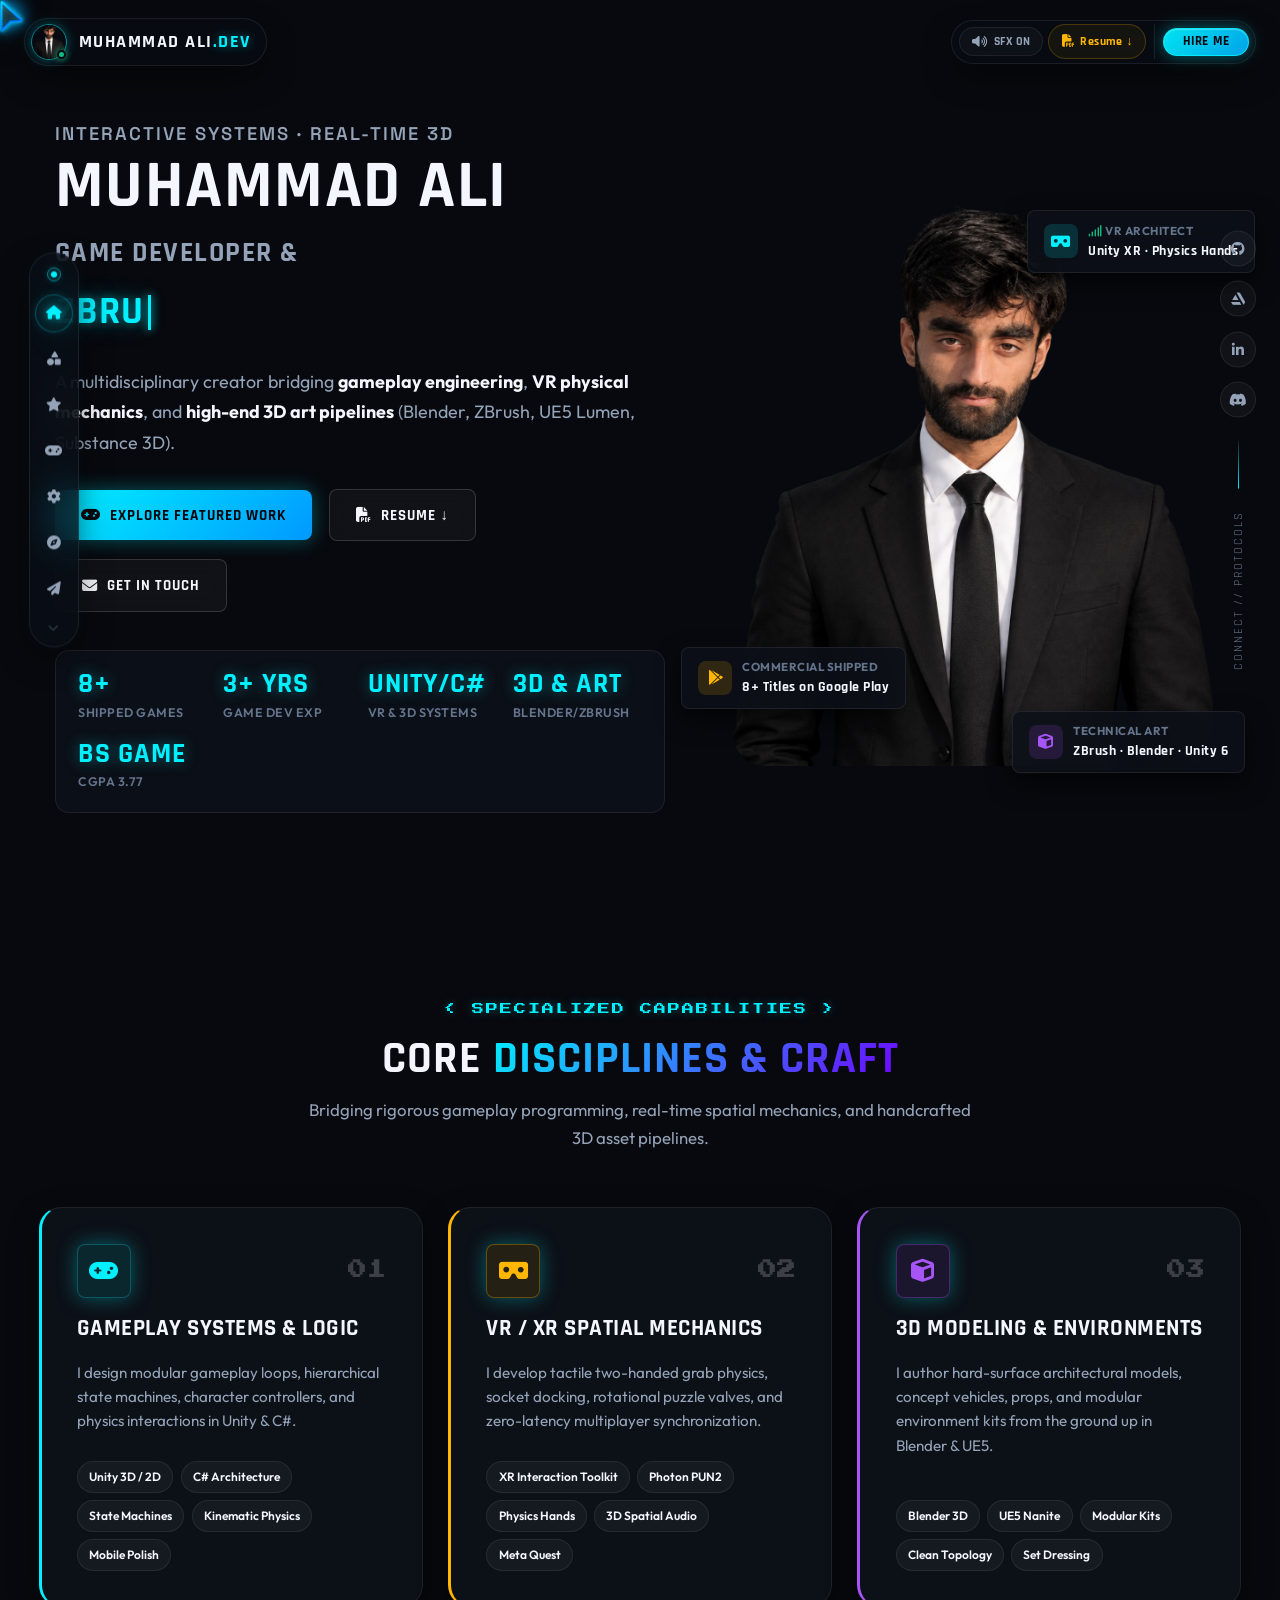
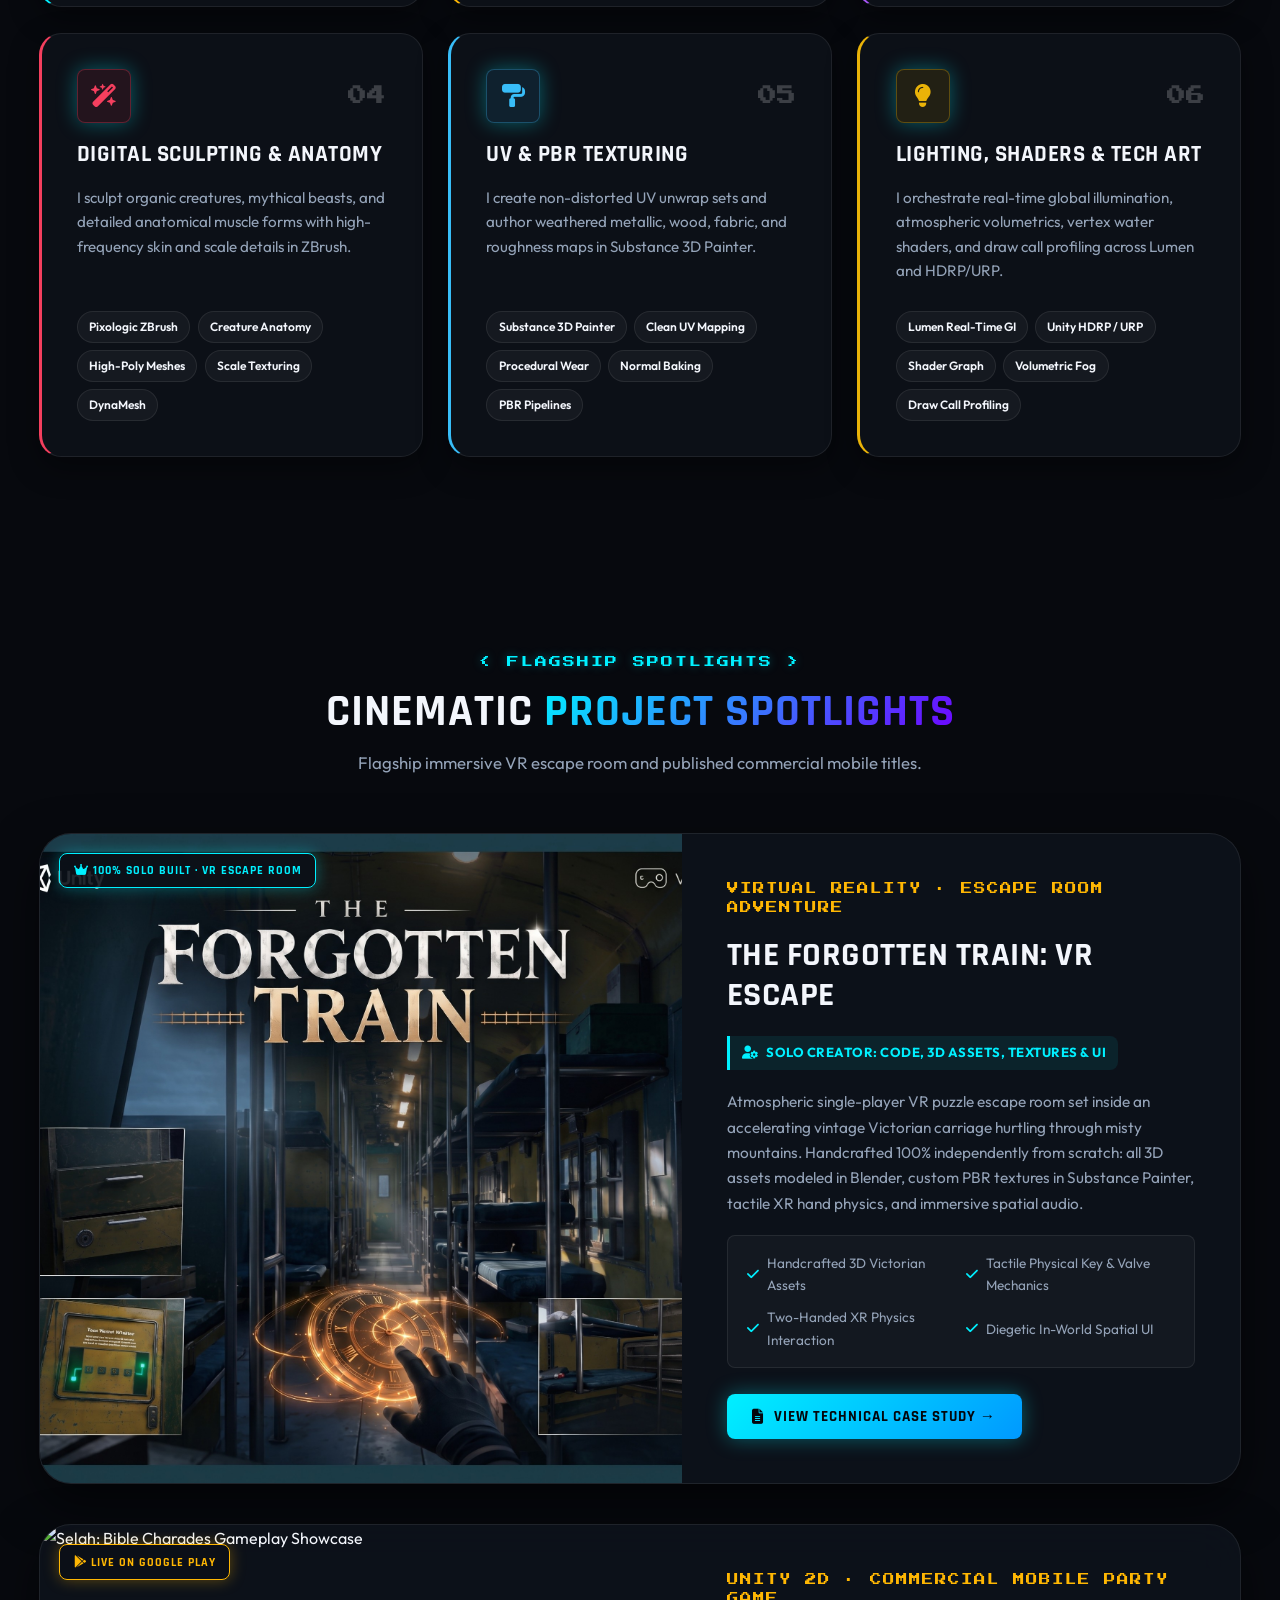
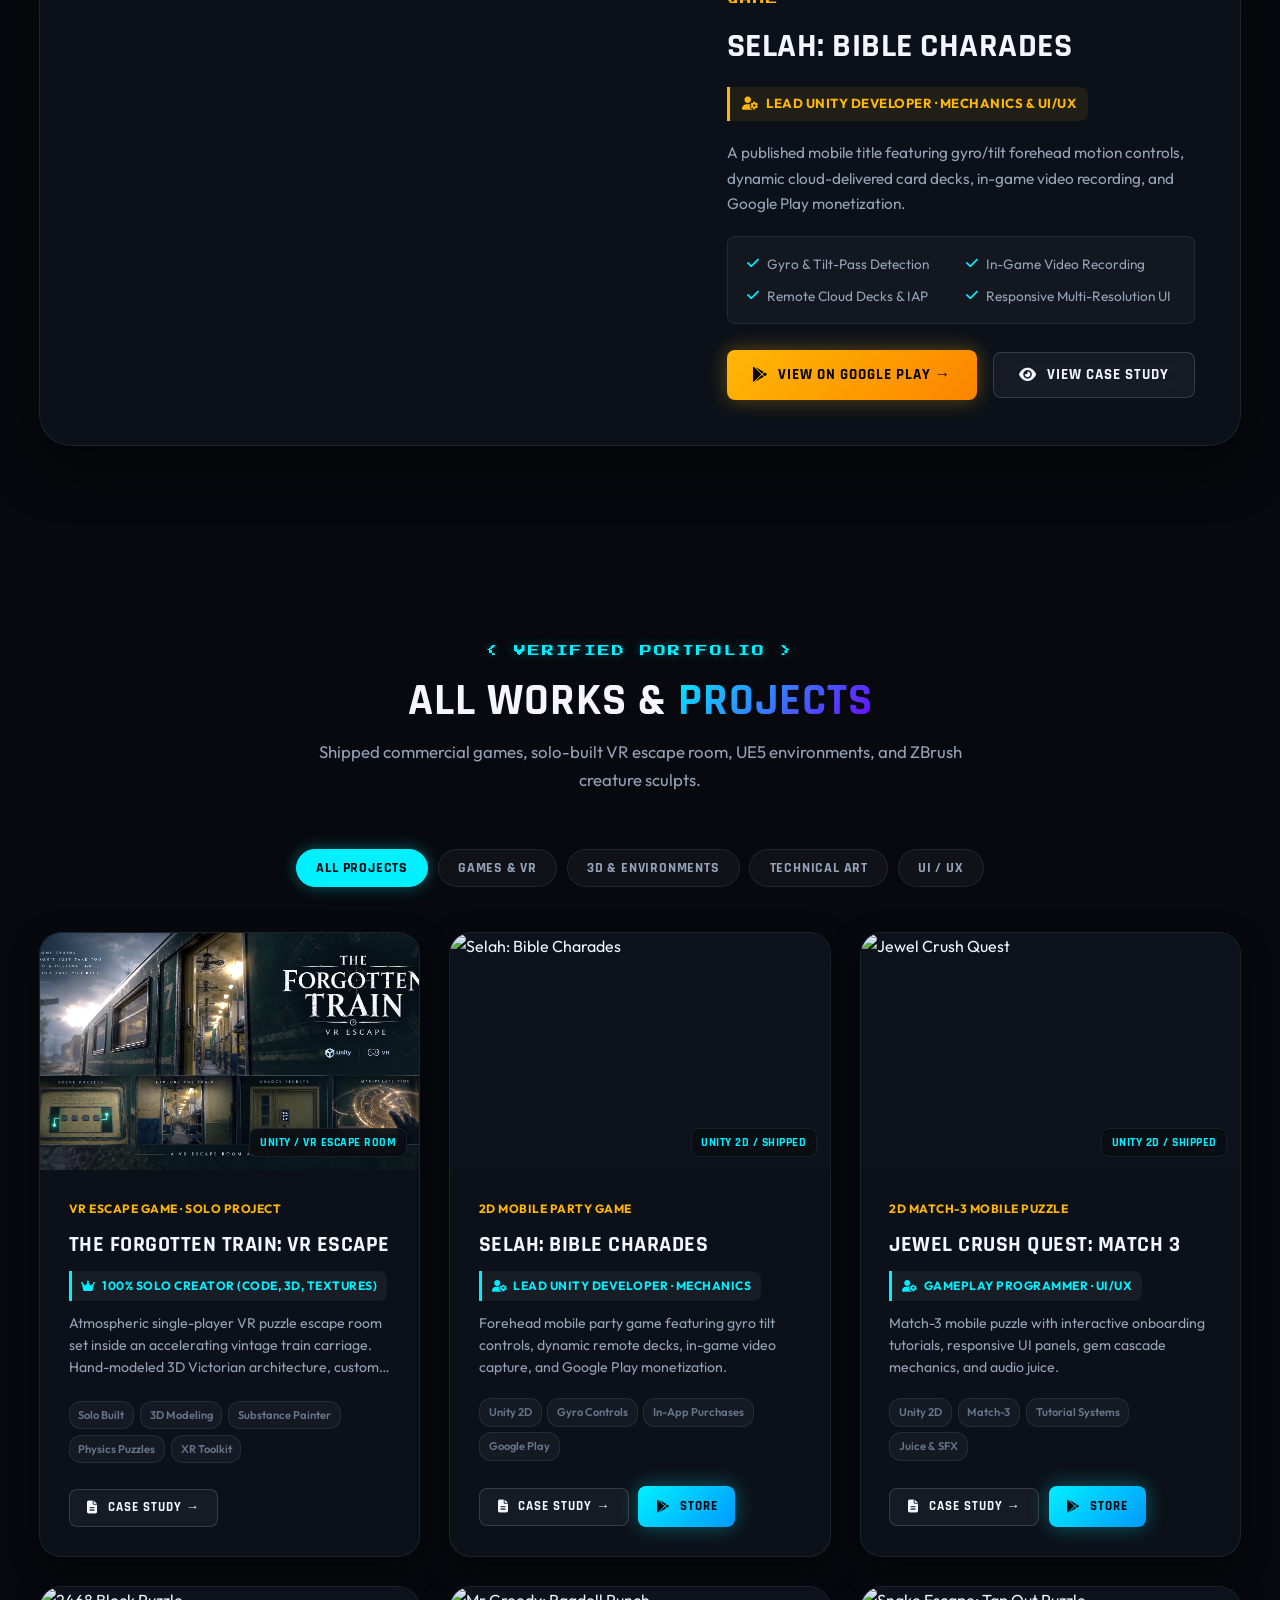
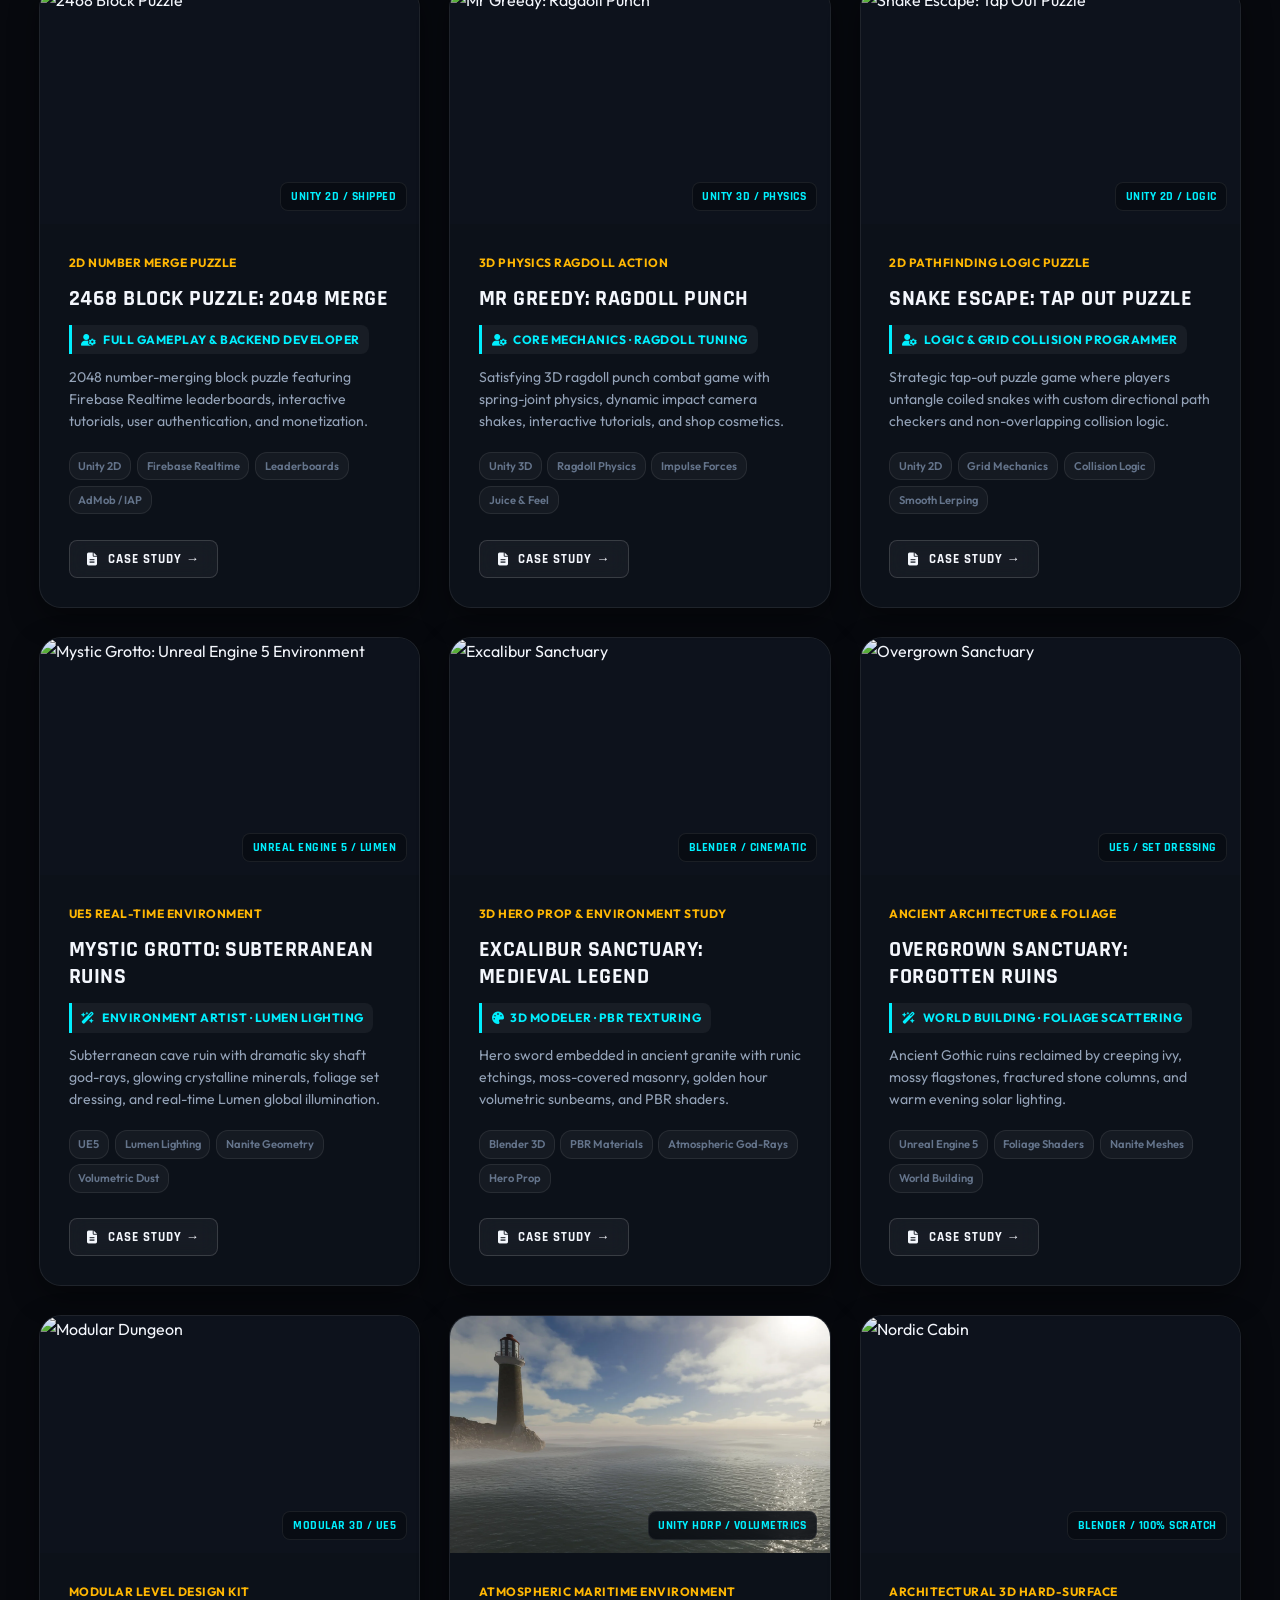
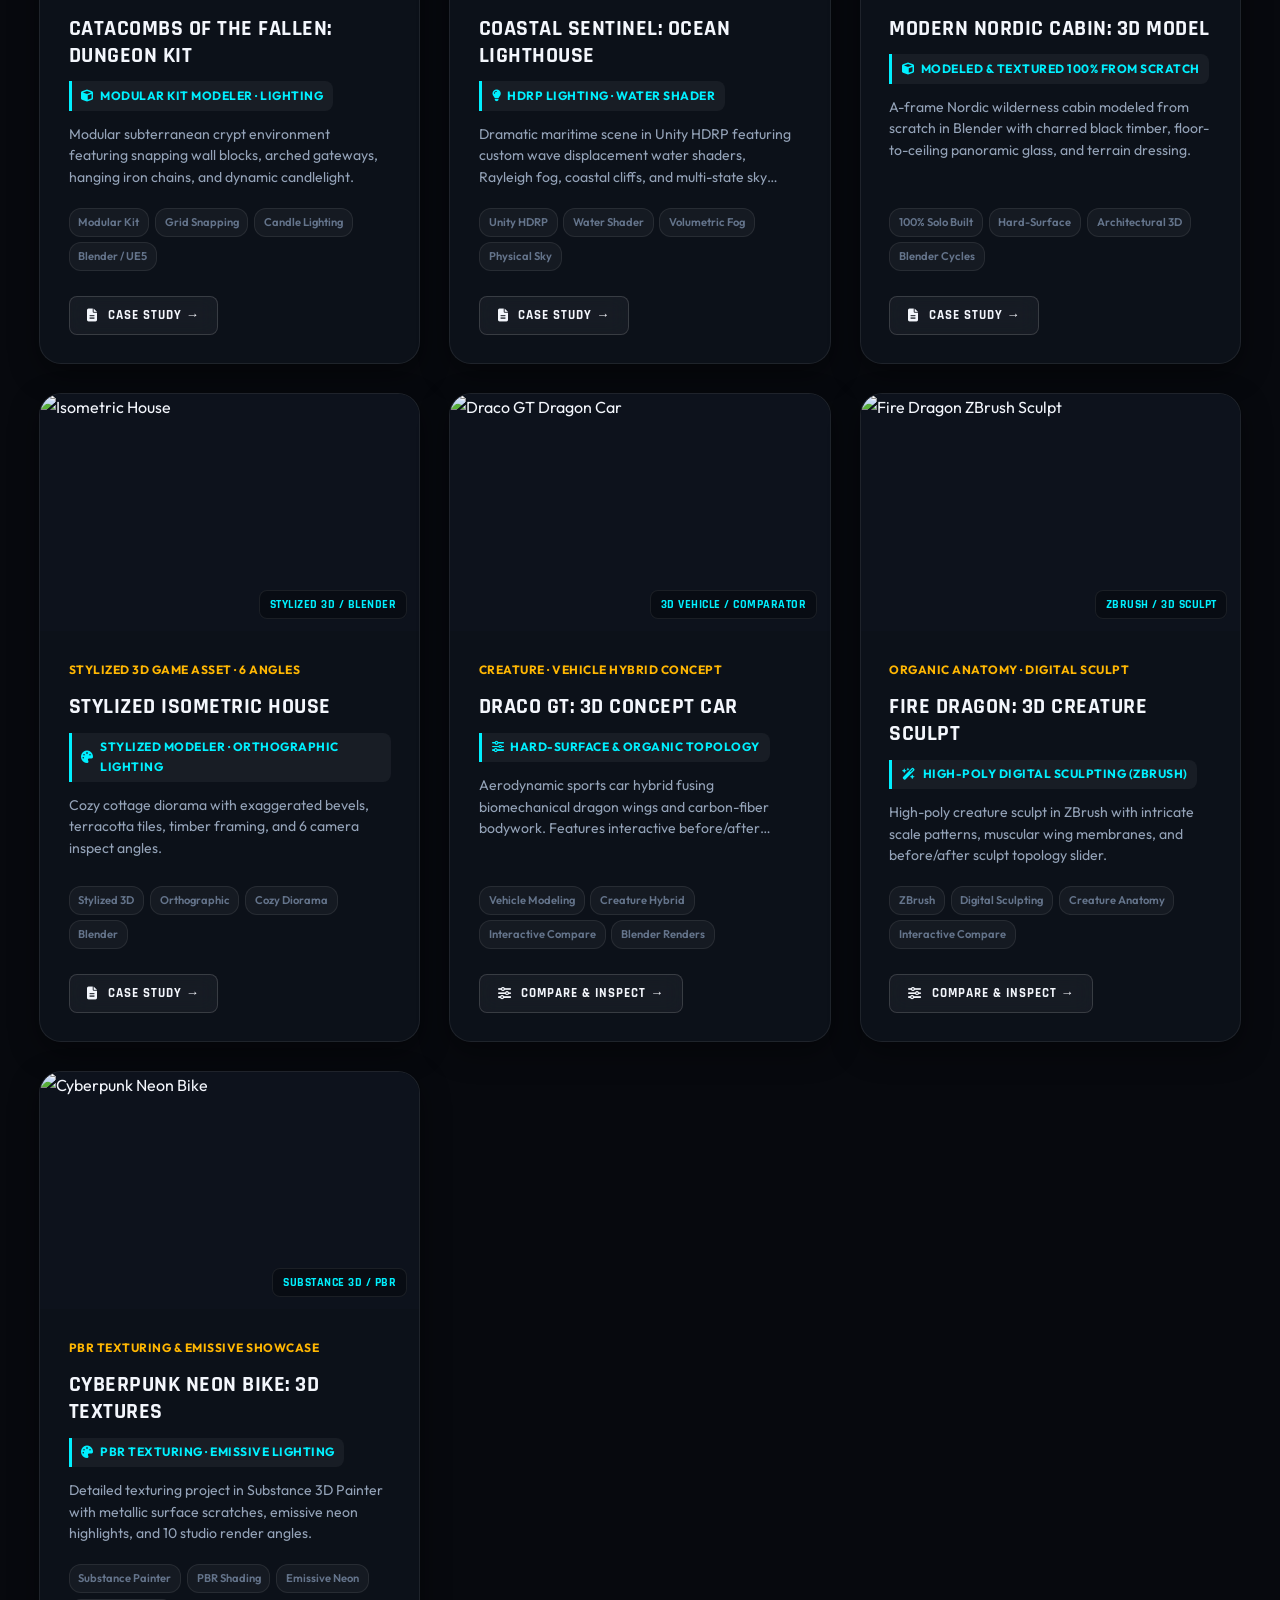
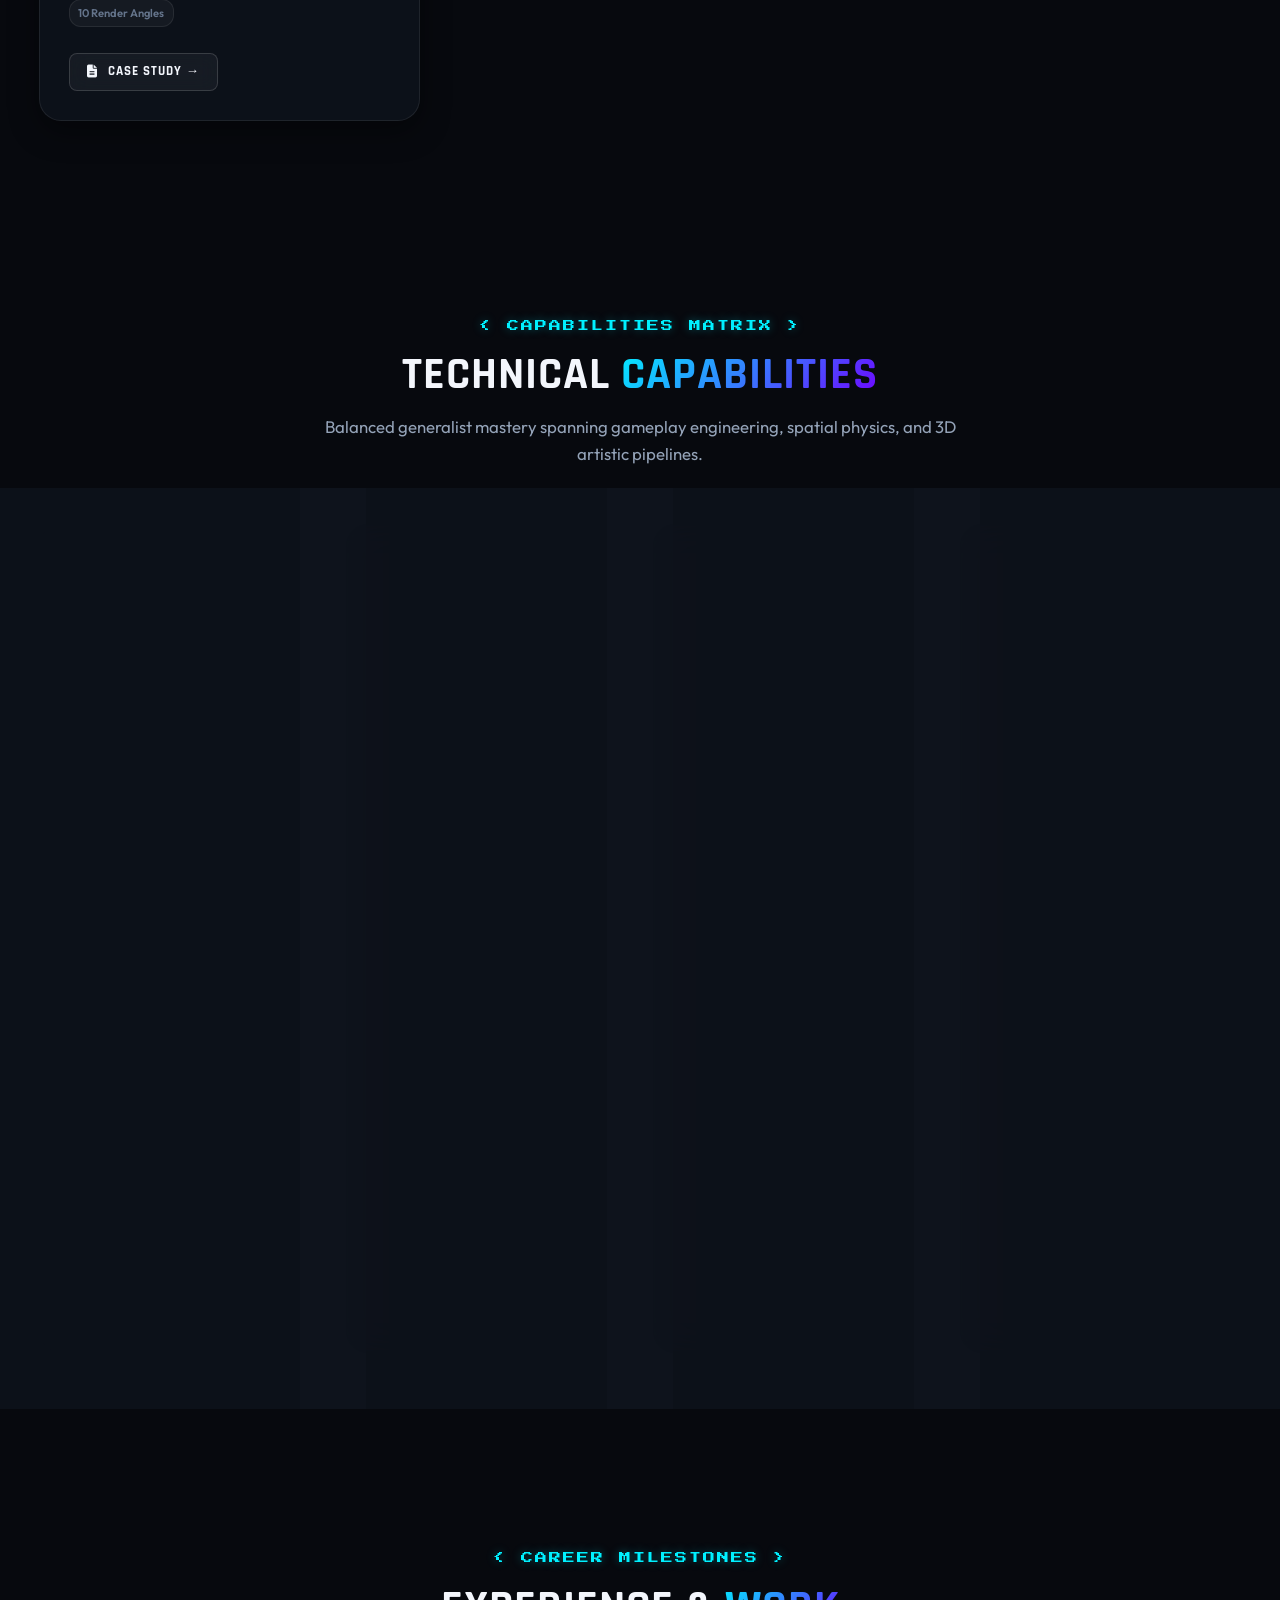
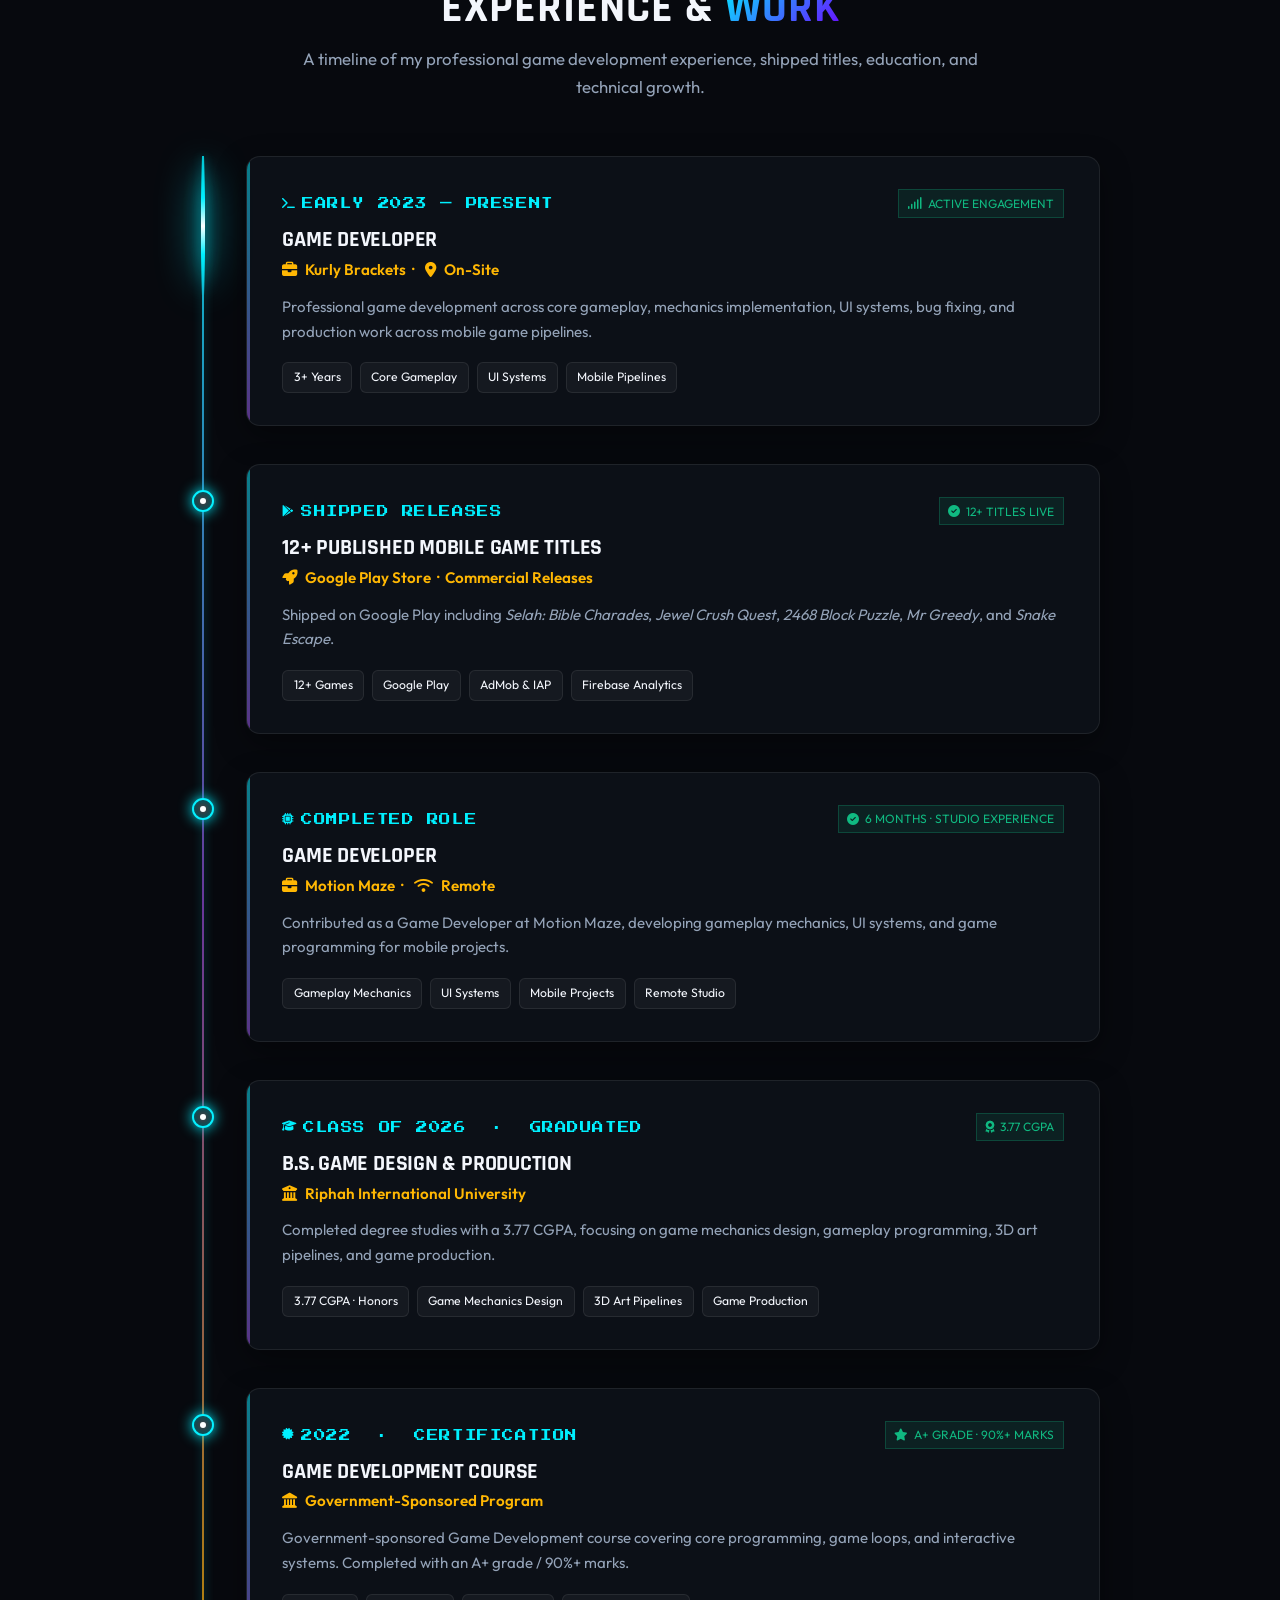
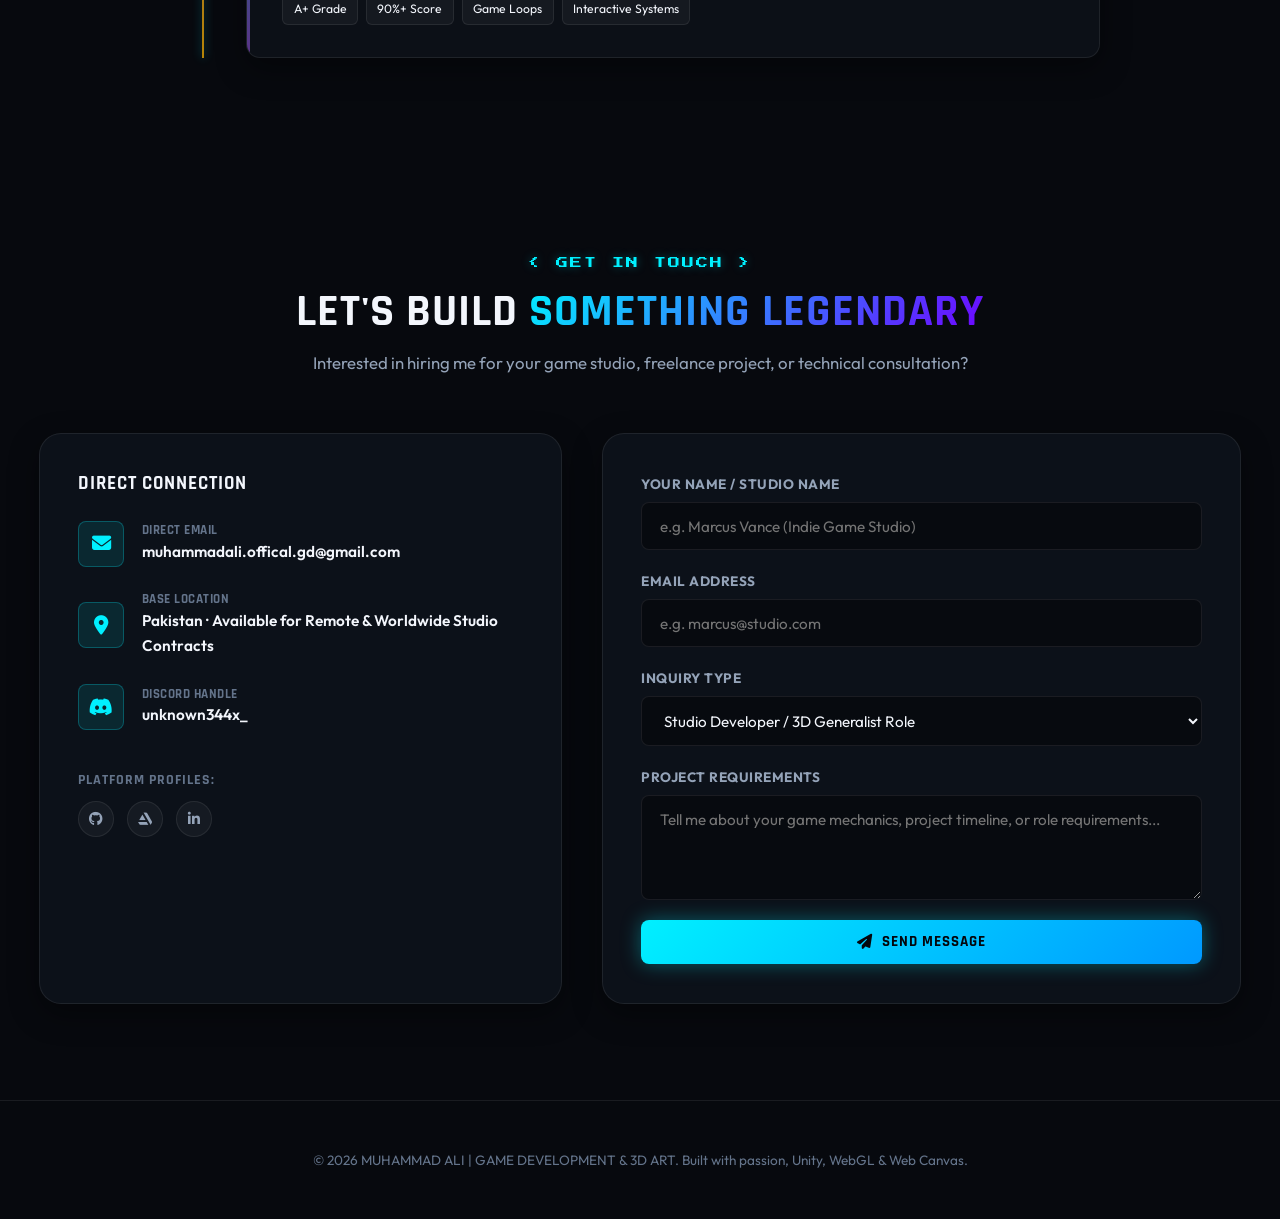
==== commit ddbb40a3: "imporved 3nd Modern floating navbar" ====
--- a/index.html
+++ b/index.html
@@ -140,96 +140,65 @@
         </div>
     </header>
 
-    <!-- Slim Floating Vertical Section Rail: Editorial Creative Developer Navigator -->
-    <aside class="vnav-rail" id="vnav-rail" aria-label="Section Navigation Rail">
-        <!-- Top Monogram Signature Mark -->
-        <div class="vnav-rail-monogram" title="Muhammad Ali Portfolio">
-            <span class="vnav-mono-letters">MA</span><span class="vnav-mono-slash">/</span>
+    <!-- Slim Floating Vertical Navigation Rail (Minimal Control Rail) -->
+    <nav class="vnav-rail" id="vnav-rail" aria-label="Section Navigation">
+        <!-- Top Status Indicator Pip -->
+        <div class="vnav-top-dot" aria-hidden="true" title="Navigation Active">
+            <span class="vnav-pulse-ring"></span>
+            <span class="vnav-pulse-core"></span>
         </div>
 
-        <!-- Vertical Spine Line -->
-        <div class="vnav-spine" aria-hidden="true"></div>
-
-        <!-- Section Navigation Rail List -->
-        <ul class="vnav-rail-list" id="vnav-rail-list">
+        <!-- Navigation Items List -->
+        <ul class="vnav-list" id="vnav-list">
             <li>
-                <a href="#hero" class="vnav-rail-link active" data-index="01">
-                    <div class="vnav-rail-row">
-                        <span class="vnav-idx">01</span>
-                        <span class="vnav-line" aria-hidden="true"></span>
-                        <span class="vnav-title">HOME</span>
-                    </div>
-                    <span class="vnav-desc">Start here</span>
+                <a href="#hero" class="vnav-link active" data-label="Home" aria-label="Home">
+                    <span class="vnav-icon"><i class="fa-solid fa-house"></i></span>
+                    <span class="vnav-label">Home</span>
                 </a>
             </li>
             <li>
-                <a href="#disciplines" class="vnav-rail-link" data-index="02">
-                    <div class="vnav-rail-row">
-                        <span class="vnav-idx">02</span>
-                        <span class="vnav-line" aria-hidden="true"></span>
-                        <span class="vnav-title">WHAT I DO</span>
-                    </div>
-                    <span class="vnav-desc">Design &amp; development</span>
+                <a href="#disciplines" class="vnav-link" data-label="What I Do" aria-label="What I Do">
+                    <span class="vnav-icon"><i class="fa-solid fa-shapes"></i></span>
+                    <span class="vnav-label">What I Do</span>
                 </a>
             </li>
             <li>
-                <a href="#featured" class="vnav-rail-link" data-index="03">
-                    <div class="vnav-rail-row">
-                        <span class="vnav-idx">03</span>
-                        <span class="vnav-line" aria-hidden="true"></span>
-                        <span class="vnav-title">FEATURED</span>
-                    </div>
-                    <span class="vnav-desc">Selected highlights</span>
+                <a href="#featured" class="vnav-link" data-label="Featured" aria-label="Featured">
+                    <span class="vnav-icon"><i class="fa-solid fa-star"></i></span>
+                    <span class="vnav-label">Featured</span>
                 </a>
             </li>
             <li>
-                <a href="#games" class="vnav-rail-link" data-index="04">
-                    <div class="vnav-rail-row">
-                        <span class="vnav-idx">04</span>
-                        <span class="vnav-line" aria-hidden="true"></span>
-                        <span class="vnav-title">MY WORK</span>
-                    </div>
-                    <span class="vnav-desc">Games &amp; projects</span>
+                <a href="#games" class="vnav-link" data-label="My Work" aria-label="My Work">
+                    <span class="vnav-icon"><i class="fa-solid fa-gamepad"></i></span>
+                    <span class="vnav-label">My Work</span>
                 </a>
             </li>
             <li>
-                <a href="#skills" class="vnav-rail-link" data-index="05">
-                    <div class="vnav-rail-row">
-                        <span class="vnav-idx">05</span>
-                        <span class="vnav-line" aria-hidden="true"></span>
-                        <span class="vnav-title">SKILLS</span>
-                    </div>
-                    <span class="vnav-desc">My toolkit</span>
+                <a href="#skills" class="vnav-link" data-label="Skills" aria-label="Skills">
+                    <span class="vnav-icon"><i class="fa-solid fa-gear"></i></span>
+                    <span class="vnav-label">Skills</span>
                 </a>
             </li>
             <li>
-                <a href="#experience" class="vnav-rail-link" data-index="06">
-                    <div class="vnav-rail-row">
-                        <span class="vnav-idx">06</span>
-                        <span class="vnav-line" aria-hidden="true"></span>
-                        <span class="vnav-title">JOURNEY</span>
-                    </div>
-                    <span class="vnav-desc">Experience &amp; milestones</span>
+                <a href="#experience" class="vnav-link" data-label="Journey" aria-label="Journey">
+                    <span class="vnav-icon"><i class="fa-solid fa-compass"></i></span>
+                    <span class="vnav-label">Journey</span>
                 </a>
             </li>
             <li>
-                <a href="#contact" class="vnav-rail-link" data-index="07">
-                    <div class="vnav-rail-row">
-                        <span class="vnav-idx">07</span>
-                        <span class="vnav-line" aria-hidden="true"></span>
-                        <span class="vnav-title">LET'S TALK</span>
-                    </div>
-                    <span class="vnav-desc">Start a conversation</span>
+                <a href="#contact" class="vnav-link" data-label="Let's Talk" aria-label="Let's Talk">
+                    <span class="vnav-icon"><i class="fa-solid fa-paper-plane"></i></span>
+                    <span class="vnav-label">Let's Talk</span>
                 </a>
             </li>
         </ul>
 
-        <!-- Bottom Telemetry Detail -->
-        <div class="vnav-rail-foot" aria-hidden="true">
-            <span class="vnav-foot-text">EXPLORE</span>
-            <span class="vnav-foot-arrow">&darr;</span>
+        <!-- Bottom Telemetry Indicator -->
+        <div class="vnav-bot-arrow" aria-hidden="true" title="Explore">
+            <i class="fa-solid fa-chevron-down"></i>
         </div>
-    </aside>
+    </nav>
 
     <main>
         <!-- =================================================================
--- a/style.css
+++ b/style.css
@@ -610,239 +610,218 @@
 }
 
 /* --------------------------------------------------------------------------
-   SLIM FLOATING VERTICAL SECTION RAIL (LEFT SIDE)
+   SLIM FLOATING VERTICAL CONTROL RAIL (LEFT SIDE)
    -------------------------------------------------------------------------- */
 .vnav-rail {
   position: fixed;
-  left: 2.2rem;
+  left: 1.8rem;
   top: 50%;
   transform: translateY(-50%);
   z-index: 90;
   pointer-events: auto;
+  width: 50px;
+  background: rgba(9, 13, 21, 0.78);
+  backdrop-filter: blur(20px) saturate(180%);
+  -webkit-backdrop-filter: blur(20px) saturate(180%);
+  border: 1px solid rgba(255, 255, 255, 0.08);
+  border-radius: 25px;
+  box-shadow: 0 12px 36px -8px rgba(0, 0, 0, 0.75), 0 0 16px -4px rgba(0, 240, 255, 0.08);
+  padding: 0.85rem 0.35rem;
   display: flex;
   flex-direction: column;
-  align-items: flex-start;
-  padding: 0 0 0 0.85rem;
-  background: transparent;
+  align-items: center;
+  gap: 0.65rem;
+  overflow: visible;
   user-select: none;
-}
-
-/* Top Monogram Signature Mark */
-.vnav-rail-monogram {
-  display: flex;
-  align-items: center;
-  font-family: var(--font-display);
-  font-size: 0.88rem;
-  font-weight: 700;
-  letter-spacing: 2px;
-  margin-bottom: 1.35rem;
-  color: var(--text-secondary);
-  transition: color var(--transition-fast);
-}
-
-.vnav-rail-monogram:hover {
-  color: #ffffff;
-}
-
-.vnav-mono-letters {
-  color: var(--text-primary);
-}
-
-.vnav-mono-slash {
-  color: var(--cyan-primary);
-  margin-left: 1px;
-  text-shadow: 0 0 8px var(--cyan-glow);
-  animation: slashBlink 4s infinite ease-in-out;
-}
-
-@keyframes slashBlink {
-  0%, 100% { opacity: 1; }
-  50% { opacity: 0.35; }
-}
-
-/* Vertical Hairline Spine Line */
-.vnav-spine {
+  transition: border-color 0.25s ease, box-shadow 0.25s ease;
+}
+
+/* Top Status Indicator Pip */
+.vnav-top-dot {
+  position: relative;
+  width: 14px;
+  height: 14px;
+  display: flex;
+  align-items: center;
+  justify-content: center;
+  margin-bottom: 0.2rem;
+  flex-shrink: 0;
+}
+
+.vnav-pulse-core {
+  width: 6px;
+  height: 6px;
+  border-radius: 50%;
+  background: var(--cyan-primary);
+  box-shadow: 0 0 8px var(--cyan-primary);
+}
+
+.vnav-pulse-ring {
+  position: absolute;
+  width: 14px;
+  height: 14px;
+  border-radius: 50%;
+  border: 1px solid rgba(0, 240, 255, 0.45);
+  animation: vnavPulse 2.5s infinite ease-out;
+}
+
+@keyframes vnavPulse {
+  0% { transform: scale(0.6); opacity: 0.9; }
+  70% { transform: scale(1.6); opacity: 0; }
+  100% { transform: scale(1.6); opacity: 0; }
+}
+
+/* Vertical Items List */
+.vnav-list {
+  list-style: none;
+  display: flex;
+  flex-direction: column;
+  gap: 0.5rem;
+  width: 100%;
+  margin: 0;
+  padding: 0;
+  align-items: center;
+}
+
+.vnav-list > li {
+  position: relative;
+  width: 38px;
+  height: 38px;
+  display: flex;
+  align-items: center;
+  justify-content: flex-start;
+}
+
+/* Navigation Link: Icon-Only by Default, Expands to the Right on Hover */
+.vnav-link {
   position: absolute;
   left: 0;
-  top: 1.6rem;
-  bottom: 1.6rem;
-  width: 1px;
-  background: linear-gradient(
-    to bottom,
-    transparent,
-    rgba(0, 240, 255, 0.3) 12%,
-    rgba(255, 255, 255, 0.08) 50%,
-    rgba(0, 240, 255, 0.25) 88%,
-    transparent 100%
-  );
+  top: 0;
+  height: 38px;
+  width: 38px;
+  max-width: 38px;
+  border-radius: 19px;
+  display: flex;
+  align-items: center;
+  text-decoration: none;
+  background: transparent;
+  border: 1px solid transparent;
+  overflow: hidden;
+  white-space: nowrap;
+  z-index: 1;
+  padding: 0;
+  cursor: pointer;
+  transition: max-width 0.26s cubic-bezier(0.4, 0, 0.2, 1),
+              background 0.24s ease,
+              border-color 0.24s ease,
+              box-shadow 0.24s ease,
+              padding 0.26s cubic-bezier(0.4, 0, 0.2, 1);
+}
+
+/* Centered Icon */
+.vnav-icon {
+  width: 36px;
+  height: 36px;
+  display: flex;
+  align-items: center;
+  justify-content: center;
+  flex-shrink: 0;
+  font-size: 0.86rem;
+  color: var(--text-secondary);
+  transition: color 0.22s ease, transform 0.22s ease, text-shadow 0.22s ease;
+}
+
+/* Text Label: Collapsed by Default */
+.vnav-label {
+  font-family: var(--font-heading);
+  font-size: 0.84rem;
+  font-weight: 600;
+  letter-spacing: 0.5px;
+  color: var(--text-muted);
+  opacity: 0;
+  max-width: 0;
+  overflow: hidden;
+  transform: translateX(-6px);
   pointer-events: none;
-}
-
-/* Rail Navigation List */
-.vnav-rail-list {
-  list-style: none;
-  display: flex;
-  flex-direction: column;
-  gap: 1.15rem;
-  margin: 0;
-  padding: 0;
-}
-
-/* Individual Rail Link */
-.vnav-rail-link {
-  display: flex;
-  flex-direction: column;
-  text-decoration: none;
-  padding: 0.2rem 0.5rem 0.2rem 0;
-  border-radius: var(--radius-sm);
-  position: relative;
-  cursor: pointer;
-  transition: all 0.25s cubic-bezier(0.4, 0, 0.2, 1);
-}
-
-/* Number + Dynamic Line + Section Label Row */
-.vnav-rail-row {
-  display: flex;
-  align-items: center;
-  gap: 0.55rem;
-}
-
-/* Monospace Index Number */
-.vnav-idx {
-  font-family: var(--font-display);
-  font-size: 0.72rem;
-  font-weight: 600;
-  letter-spacing: 0.8px;
+  transition: opacity 0.22s ease 0.03s,
+              max-width 0.26s cubic-bezier(0.4, 0, 0.2, 1),
+              transform 0.22s ease 0.03s,
+              color 0.2s ease;
+}
+
+/* Single Item Hover: Smoothly Expands Only the Hovered Item */
+.vnav-link:hover {
+  max-width: 170px;
+  padding-right: 0.95rem;
+  background: rgba(10, 16, 26, 0.95);
+  backdrop-filter: blur(16px);
+  -webkit-backdrop-filter: blur(16px);
+  border-color: rgba(0, 240, 255, 0.38);
+  box-shadow: 0 6px 20px rgba(0, 0, 0, 0.65), 0 0 14px rgba(0, 240, 255, 0.2);
+  z-index: 10;
+}
+
+.vnav-link:hover .vnav-icon {
+  color: var(--cyan-primary);
+  text-shadow: 0 0 8px rgba(0, 240, 255, 0.6);
+  transform: scale(1.08);
+}
+
+.vnav-link:hover .vnav-label {
+  opacity: 1;
+  max-width: 120px;
+  transform: translateX(0);
+  color: #ffffff;
+  margin-left: 0.15rem;
+  text-shadow: 0 0 8px rgba(0, 240, 255, 0.3);
+}
+
+/* Active Section State: Minimal Cyan Illumination, Label Remains Collapsed */
+.vnav-link.active {
+  background: rgba(0, 240, 255, 0.07);
+  border-color: rgba(0, 240, 255, 0.25);
+  box-shadow: 0 0 10px rgba(0, 240, 255, 0.14);
+}
+
+.vnav-link.active .vnav-icon {
+  color: var(--cyan-primary);
+  text-shadow: 0 0 8px rgba(0, 240, 255, 0.55);
+}
+
+/* Active Section Hover: Expands with Cyan Accent */
+.vnav-link.active:hover {
+  max-width: 170px;
+  padding-right: 0.95rem;
+  background: rgba(10, 16, 26, 0.95);
+  border-color: rgba(0, 240, 255, 0.45);
+  box-shadow: 0 6px 20px rgba(0, 0, 0, 0.7), 0 0 16px rgba(0, 240, 255, 0.25);
+}
+
+.vnav-link.active:hover .vnav-label {
+  opacity: 1;
+  max-width: 120px;
+  transform: translateX(0);
+  color: #ffffff;
+  margin-left: 0.15rem;
+  text-shadow: 0 0 8px rgba(0, 240, 255, 0.4);
+}
+
+/* Bottom Telemetry Arrow Indicator */
+.vnav-bot-arrow {
+  margin-top: 0.2rem;
+  font-size: 0.68rem;
   color: var(--text-dim);
-  transition: color 0.25s ease, text-shadow 0.25s ease;
-  min-width: 16px;
-}
-
-/* Dynamic Horizontal Connecting Line */
-.vnav-line {
-  display: inline-block;
-  height: 1px;
-  width: 10px;
-  background: rgba(255, 255, 255, 0.18);
-  transition: width 0.3s cubic-bezier(0.16, 1, 0.3, 1),
-              background 0.25s ease,
-              box-shadow 0.25s ease;
-}
-
-/* Section Title */
-.vnav-title {
-  font-family: var(--font-heading);
-  font-size: 0.8rem;
-  font-weight: 600;
-  letter-spacing: 1.5px;
-  color: var(--text-muted);
-  transition: color 0.25s ease, transform 0.25s ease, text-shadow 0.25s ease;
-  white-space: nowrap;
-}
-
-/* Editorial Micro-Description (Reveals on Hover or Active) */
-.vnav-desc {
-  font-family: var(--font-body);
-  font-size: 0.68rem;
-  font-weight: 400;
-  color: var(--text-dim);
-  letter-spacing: 0.3px;
-  margin-left: 2.1rem;
-  margin-top: 0.15rem;
-  max-height: 0;
-  opacity: 0;
-  overflow: hidden;
-  transform: translateY(-4px);
-  transition: max-height 0.25s cubic-bezier(0.4, 0, 0.2, 1),
-              opacity 0.25s cubic-bezier(0.4, 0, 0.2, 1),
-              transform 0.25s cubic-bezier(0.4, 0, 0.2, 1),
-              color 0.25s ease;
-  white-space: nowrap;
-  pointer-events: none;
-}
-
-/* Hover Interaction: Inactive items smoothly expand line and reveal description */
-.vnav-rail-link:hover .vnav-idx {
+  opacity: 0.45;
+  display: flex;
+  align-items: center;
+  justify-content: center;
+  flex-shrink: 0;
+  transition: opacity 0.2s ease, color 0.2s ease, transform 0.2s ease;
+}
+
+.vnav-rail:hover .vnav-bot-arrow {
+  opacity: 0.8;
   color: var(--cyan-primary);
-  text-shadow: 0 0 8px rgba(0, 240, 255, 0.5);
-}
-
-.vnav-rail-link:hover .vnav-line {
-  width: 24px;
-  background: var(--cyan-primary);
-  box-shadow: 0 0 10px rgba(0, 240, 255, 0.6);
-}
-
-.vnav-rail-link:hover .vnav-title {
-  color: #ffffff;
-  transform: translateX(2px);
-  text-shadow: 0 0 10px rgba(0, 240, 255, 0.3);
-}
-
-.vnav-rail-link:hover .vnav-desc {
-  max-height: 20px;
-  opacity: 0.85;
-  color: var(--text-secondary);
-  transform: translateY(0);
-}
-
-/* Active Section State: Bold cyan line expansion, glowing cyan/white typography */
-.vnav-rail-link.active .vnav-idx {
-  color: var(--cyan-primary);
-  font-weight: 700;
-  text-shadow: 0 0 10px rgba(0, 240, 255, 0.7);
-}
-
-.vnav-rail-link.active .vnav-line {
-  width: 36px;
-  background: var(--cyan-primary);
-  box-shadow: 0 0 12px var(--cyan-primary), 0 0 20px var(--cyan-glow);
-}
-
-.vnav-rail-link.active .vnav-title {
-  color: #ffffff;
-  font-weight: 700;
-  transform: translateX(4px);
-  text-shadow: 0 0 12px rgba(0, 240, 255, 0.5);
-}
-
-.vnav-rail-link.active .vnav-desc {
-  max-height: 20px;
-  opacity: 0.92;
-  color: var(--cyan-primary);
-  transform: translateY(0);
-  text-shadow: 0 0 8px rgba(0, 240, 255, 0.3);
-}
-
-/* Bottom Telemetry Detail */
-.vnav-rail-foot {
-  display: flex;
-  align-items: center;
-  gap: 0.45rem;
-  font-family: var(--font-display);
-  font-size: 0.64rem;
-  font-weight: 600;
-  letter-spacing: 2px;
-  color: var(--text-dim);
-  margin-top: 1.4rem;
-  opacity: 0.6;
-  transition: opacity var(--transition-fast), color var(--transition-fast);
-}
-
-.vnav-rail-foot:hover {
-  opacity: 1;
-  color: var(--cyan-primary);
-}
-
-.vnav-foot-arrow {
-  display: inline-block;
-  color: var(--cyan-primary);
-  animation: footArrowBounce 2s infinite ease-in-out;
-}
-
-@keyframes footArrowBounce {
-  0%, 100% { transform: translateY(0); }
-  50% { transform: translateY(3px); }
 }
 
 /* --------------------------------------------------------------------------
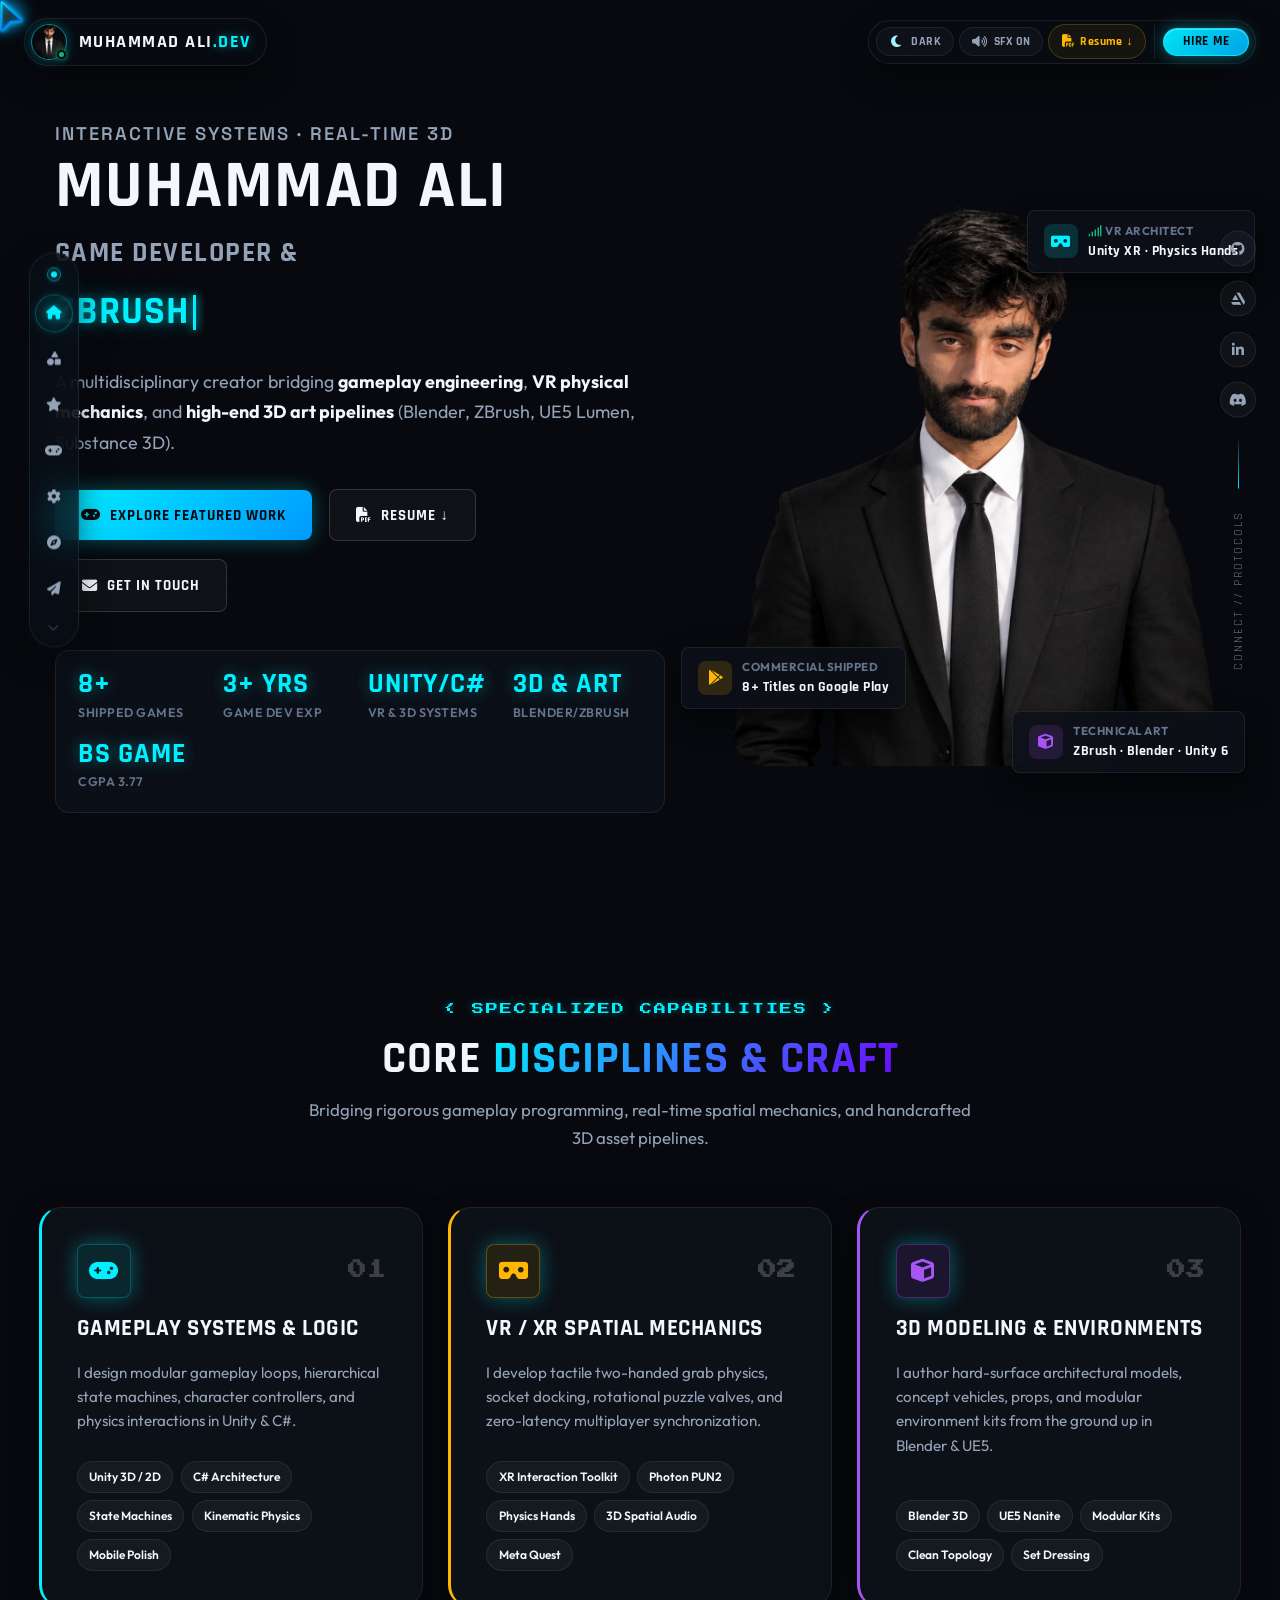
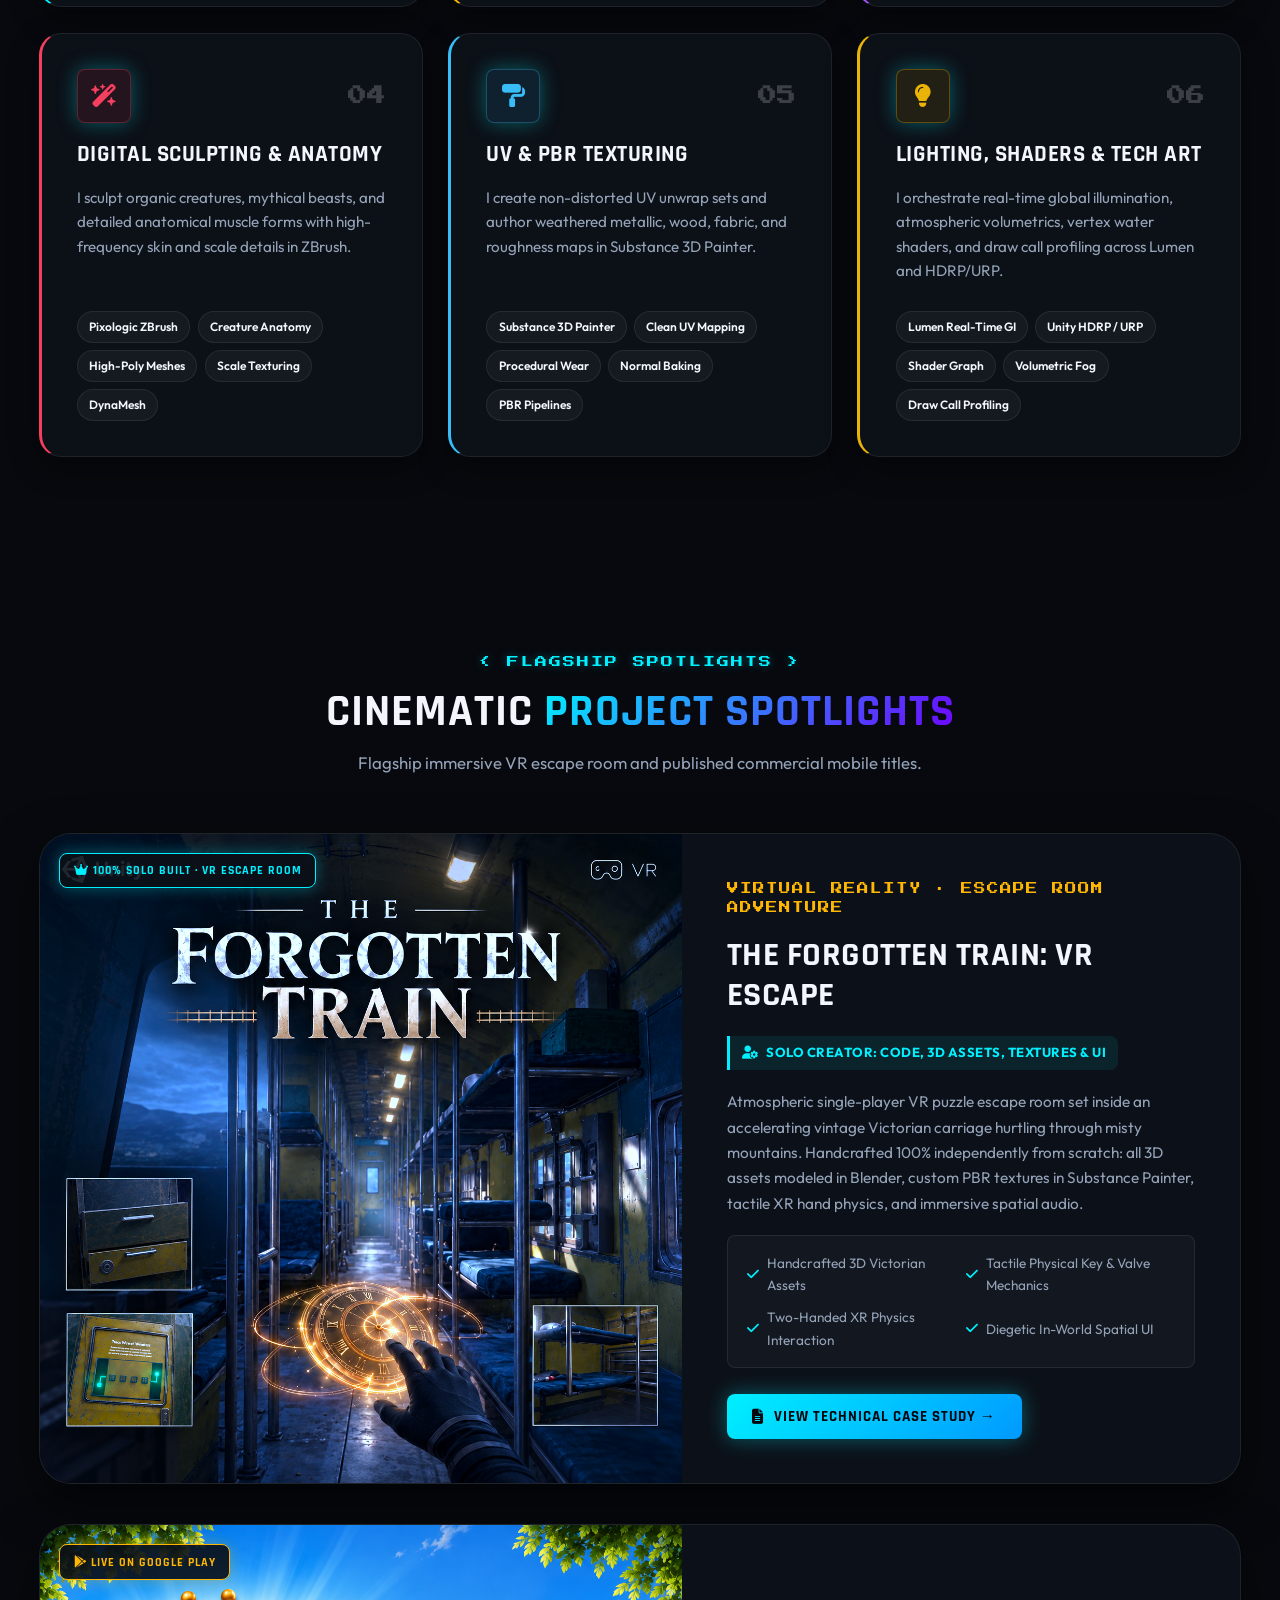
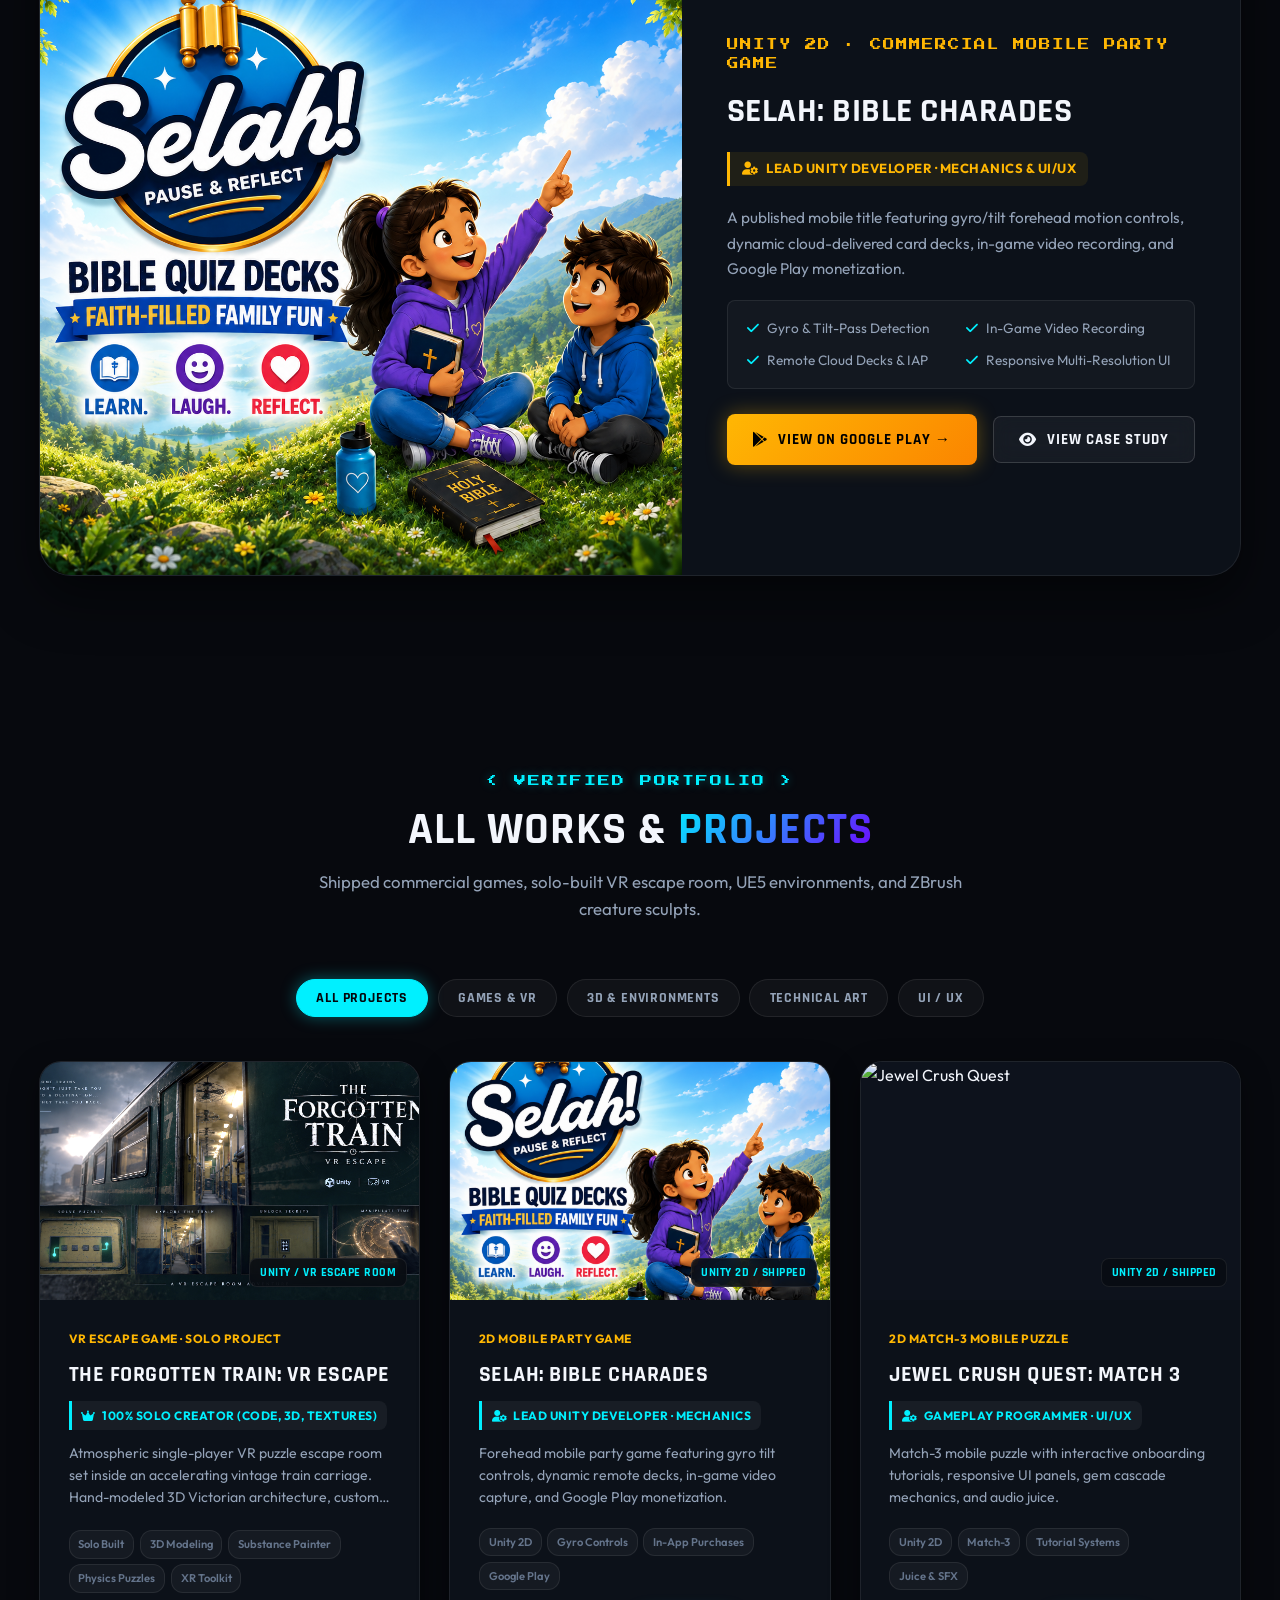
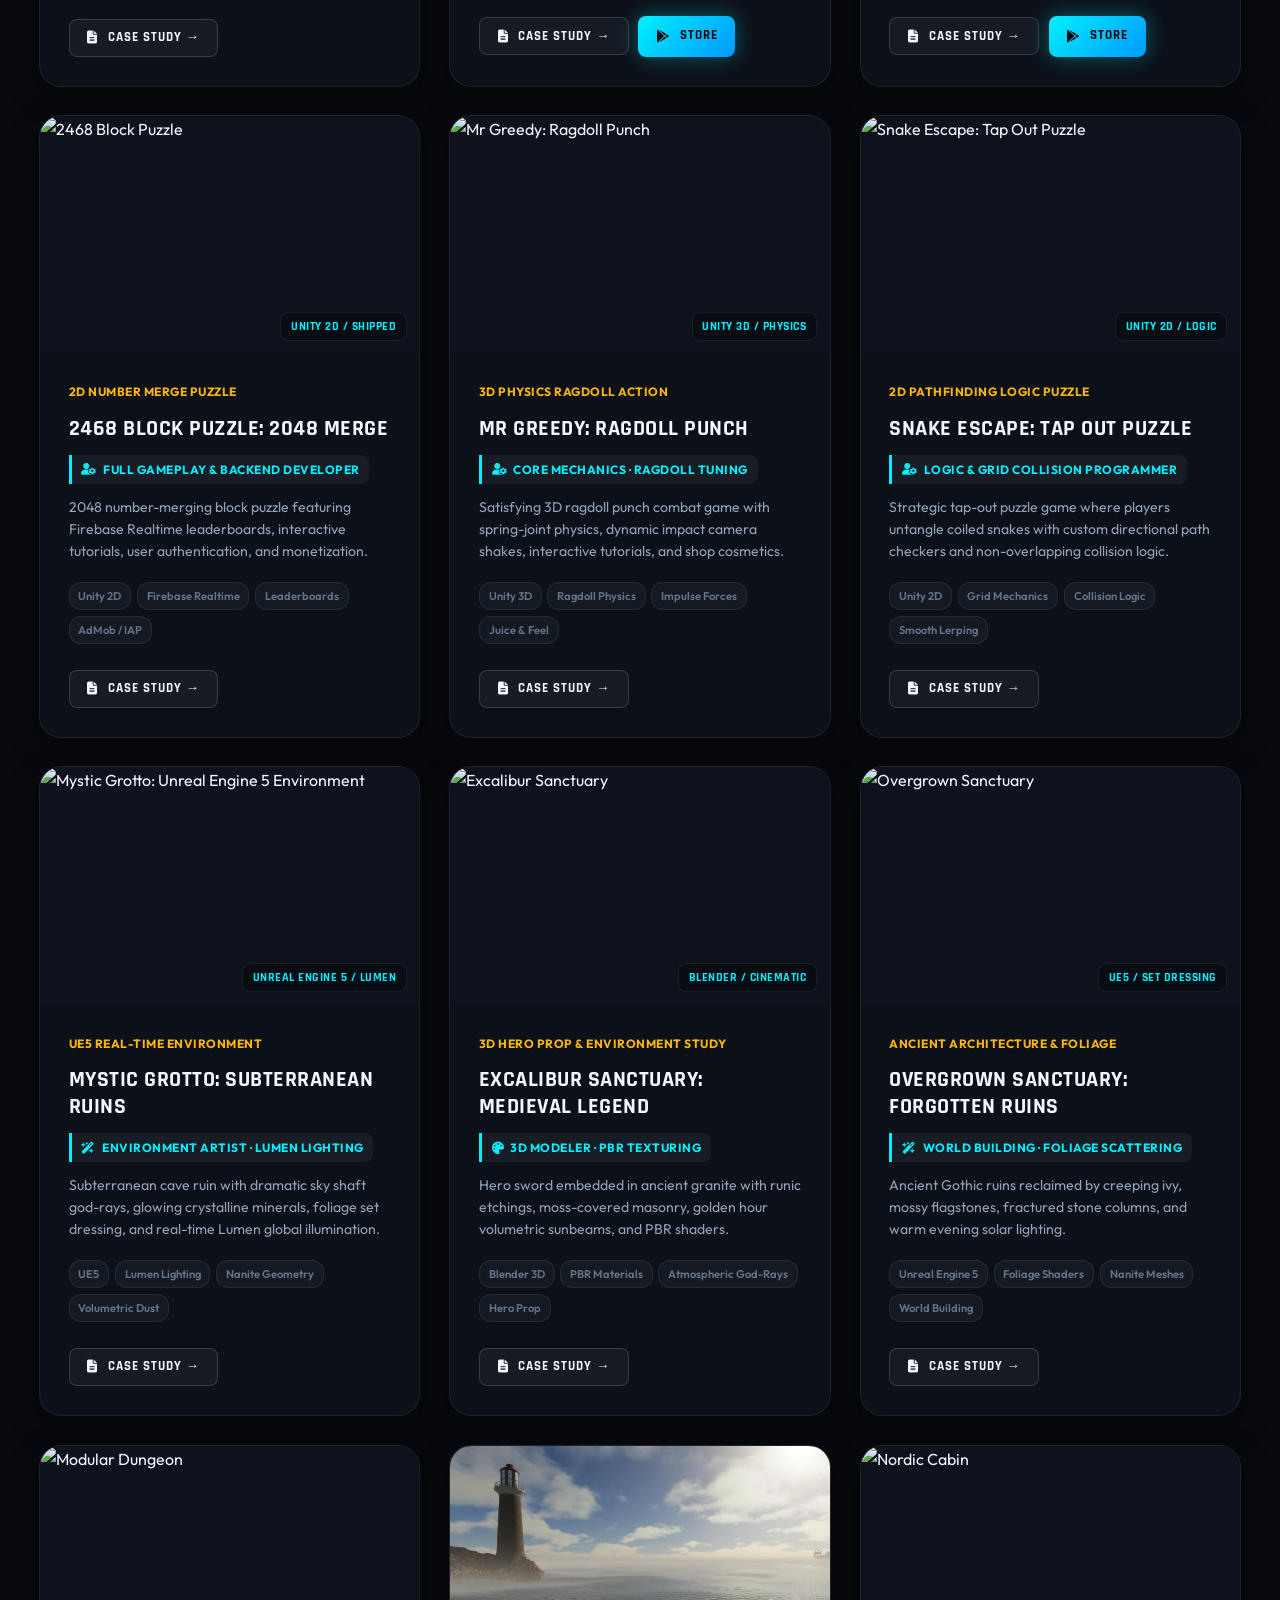
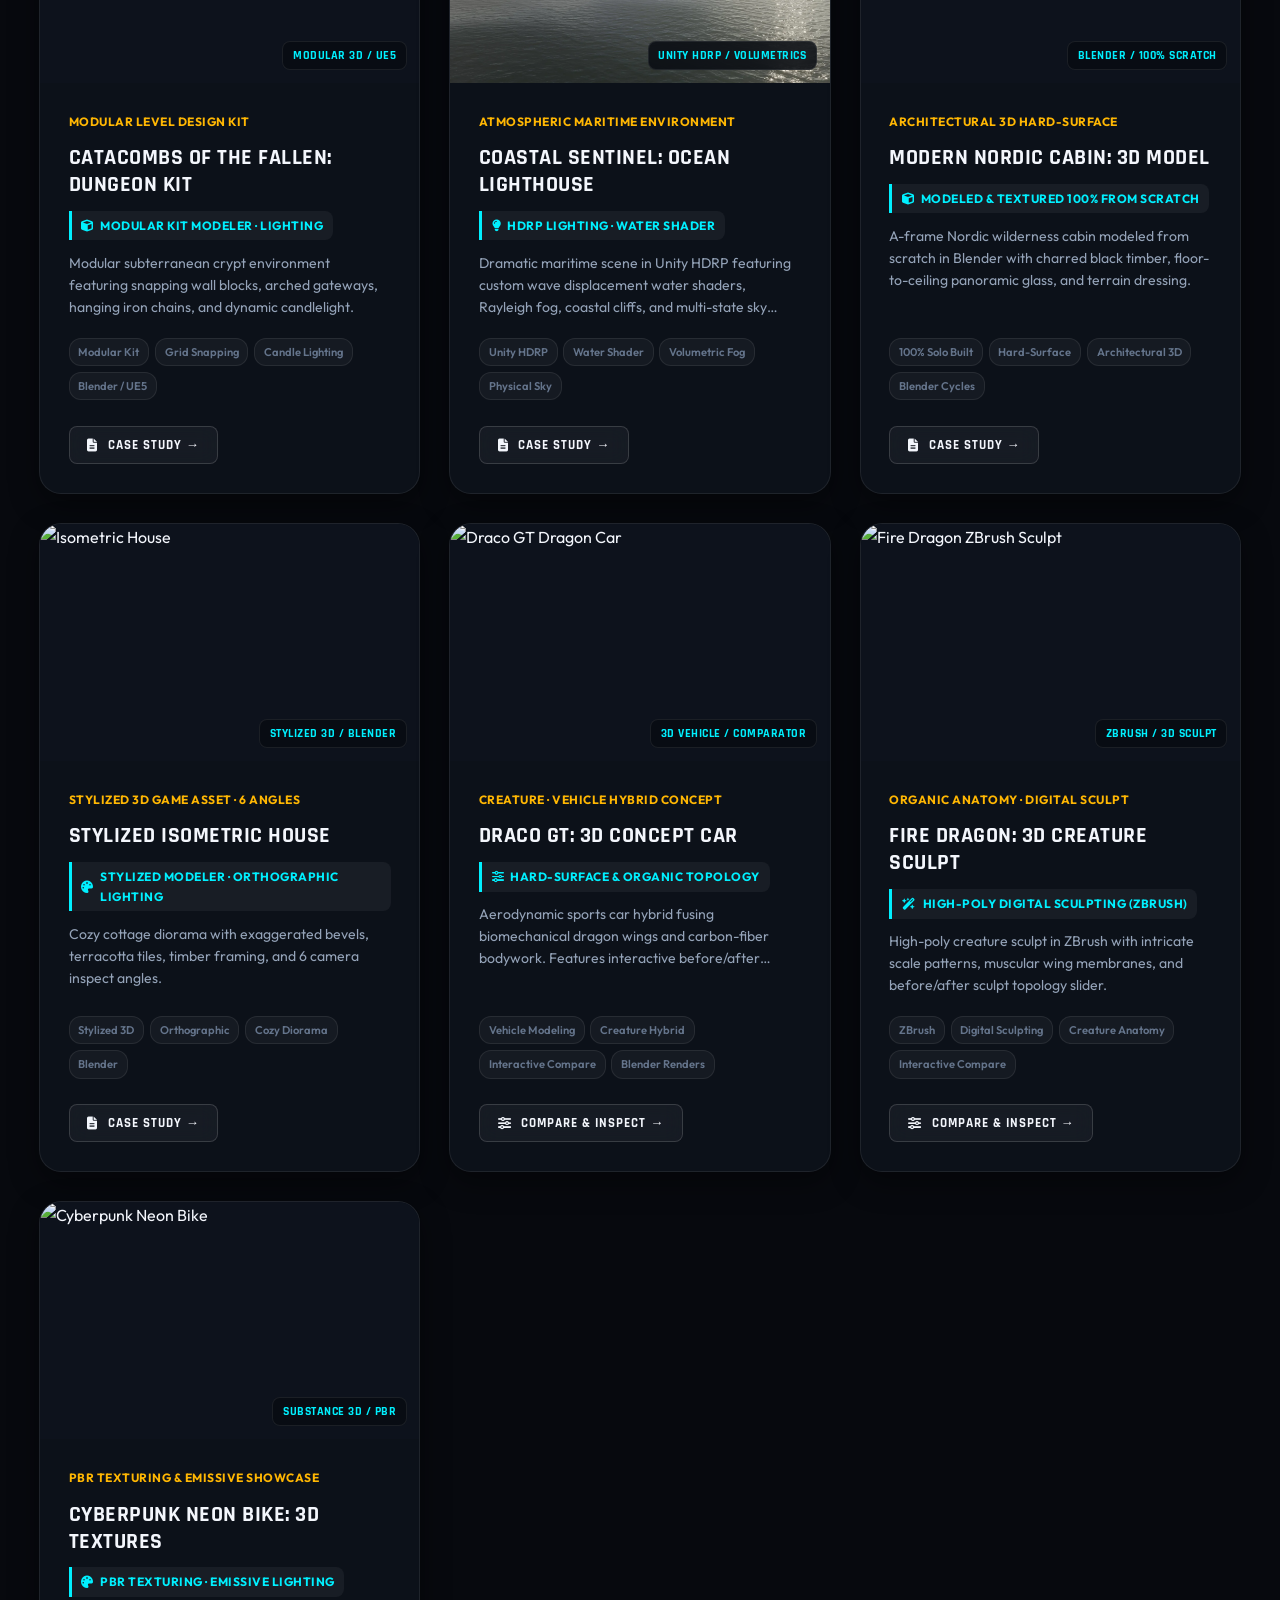
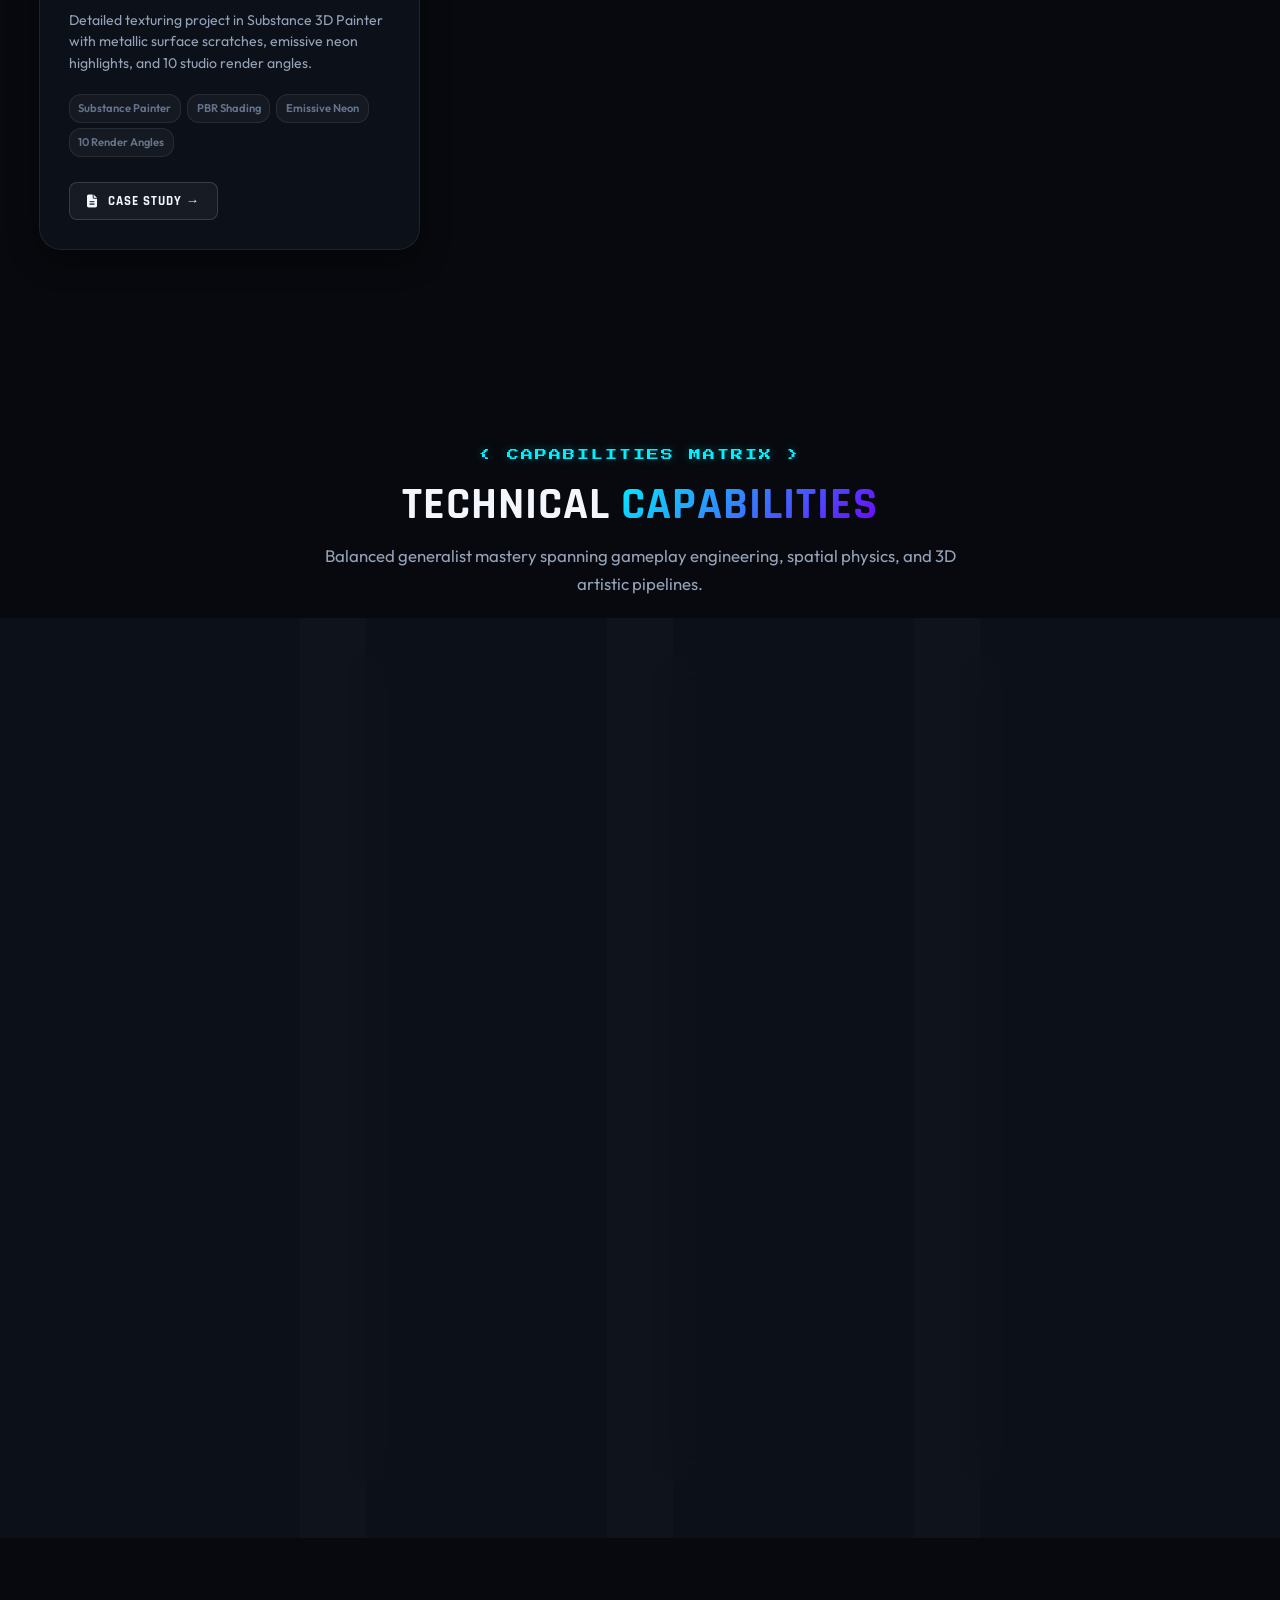
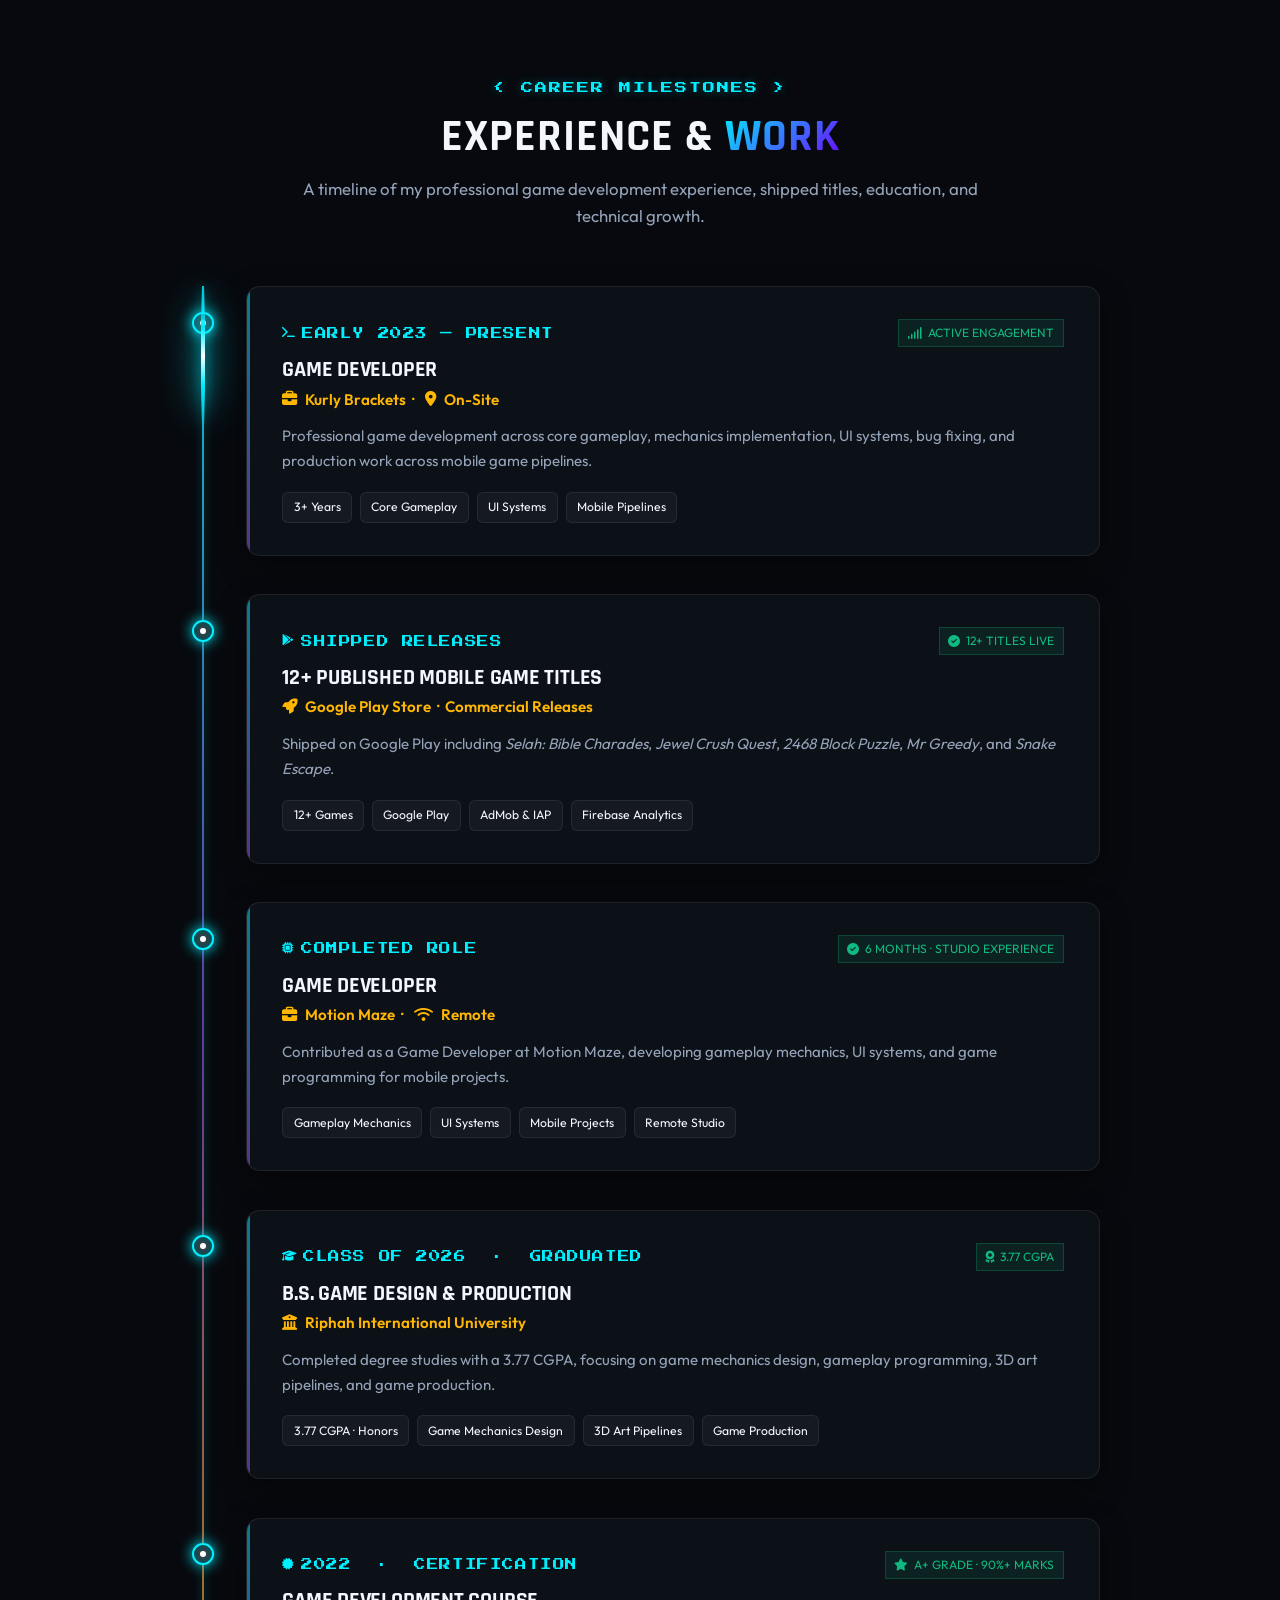
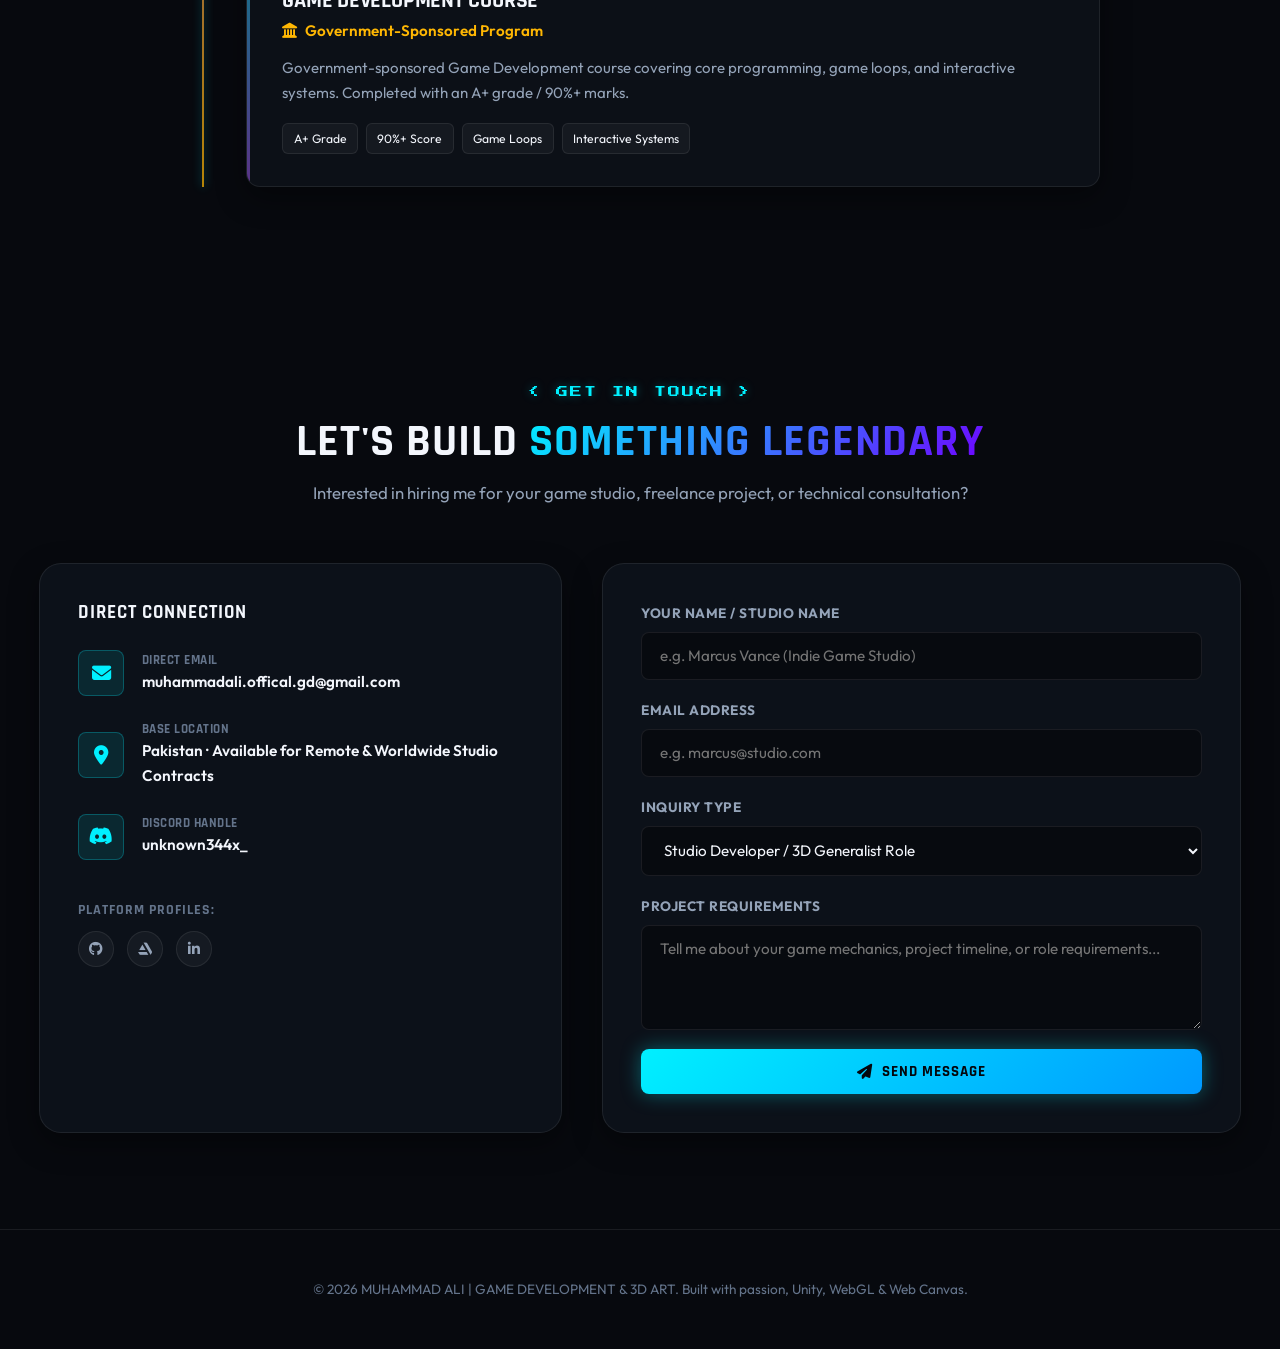
==== commit 0fdc210b: "LIGHT THEME COLOR SYSTEM (Pure White Background + Accessible Cyber Accents)" ====
--- a/index.html
+++ b/index.html
@@ -29,6 +29,20 @@
     
     <!-- Custom CSS -->
     <link rel="stylesheet" href="style.css">
+
+    <!-- Early Theme Detection to prevent FOUC -->
+    <script>
+        (function() {
+            try {
+                const savedTheme = localStorage.getItem('portfolio-theme');
+                if (savedTheme === 'light') {
+                    document.documentElement.setAttribute('data-theme', 'light');
+                } else {
+                    document.documentElement.setAttribute('data-theme', 'dark');
+                }
+            } catch (e) {}
+        })();
+    </script>
 </head>
 <body>
 
@@ -108,6 +122,13 @@
             <!-- Top Right: Independent Utilities & Primary HIRE ME CTA -->
             <div class="nav-island nav-island-actions">
                 <div class="nav-utilities">
+                    <button class="theme-toggle-btn" id="theme-toggle" title="Toggle Theme (Dark / Light)" aria-label="Toggle Theme">
+                        <span class="theme-icon-stage" aria-hidden="true">
+                            <i class="fa-solid fa-moon theme-moon-icon"></i>
+                            <i class="fa-solid fa-sun theme-sun-icon"></i>
+                        </span>
+                        <span class="theme-toggle-label">DARK</span>
+                    </button>
                     <button class="sound-toggle-btn" id="sound-toggle" title="Toggle UI Sound Synthesizer">
                         <i class="fa-solid fa-volume-high"></i>
                         <span>SFX ON</span>
--- a/style.css
+++ b/style.css
@@ -54,6 +54,58 @@
   --radius-md: 14px;
   --radius-lg: 22px;
   --radius-xl: 32px;
+}
+
+/* ==========================================================================
+   LIGHT THEME COLOR SYSTEM (Pure White Background + Accessible Cyber Accents)
+   ========================================================================== */
+[data-theme="light"] {
+  /* Pure White Main Background (#FFFFFF strictly required) */
+  --bg-void: #ffffff;
+  --bg-surface: #ffffff;
+  --bg-card: #ffffff;
+  --bg-card-hover: #ffffff;
+  --bg-glass-nav: rgba(255, 255, 255, 0.92);
+
+  /* Vivid Tech Cyan with High Contrast & Readability */
+  --cyan-primary: #0077b6;
+  --cyan-glow: rgba(0, 119, 182, 0.25);
+  --cyan-subtle: rgba(0, 119, 182, 0.08);
+
+  /* Warm Cyber Amber with High Contrast */
+  --amber-primary: #d97706;
+  --amber-glow: rgba(217, 119, 6, 0.25);
+  --amber-subtle: rgba(217, 119, 6, 0.08);
+
+  /* Deep Cyber Purple */
+  --purple-accent: #7c3aed;
+  --purple-glow: rgba(124, 58, 237, 0.25);
+
+  /* Crisp Emerald */
+  --emerald-signal: #059669;
+  --emerald-glow: rgba(5, 150, 105, 0.3);
+
+  /* High-Contrast Dark Typography */
+  --text-main: #090d16;
+  --text-secondary: #475569;
+  --text-dim: #64748b;
+  --text-inverted: #ffffff;
+
+  /* Borders & Shadows */
+  --border-glass: rgba(15, 23, 42, 0.09);
+  --border-glass-hover: rgba(0, 119, 182, 0.4);
+  --border-card: rgba(15, 23, 42, 0.08);
+}
+
+/* Smooth Global Theme Transition (Applied only during active toggle) */
+html.theme-transitioning,
+html.theme-transitioning *,
+html.theme-transitioning *::before,
+html.theme-transitioning *::after {
+  transition: background-color 0.35s ease,
+              color 0.35s ease,
+              border-color 0.35s ease,
+              box-shadow 0.35s ease !important;
 }
 
 /* ==========================================================================
@@ -501,6 +553,92 @@
   gap: 0.35rem;
   padding-right: 0.5rem;
   border-right: 1px solid rgba(255, 255, 255, 0.08);
+}
+
+/* --------------------------------------------------------------------------
+   THEME TOGGLE BUTTON & CELESTIAL ANIMATION
+   -------------------------------------------------------------------------- */
+.theme-toggle-btn {
+  background: rgba(255, 255, 255, 0.03);
+  border: 1px solid rgba(255, 255, 255, 0.07);
+  color: var(--text-secondary);
+  padding: 0.38rem 0.72rem;
+  border-radius: 9999px;
+  font-size: 0.76rem;
+  font-weight: 700;
+  display: inline-flex;
+  align-items: center;
+  gap: 0.45rem;
+  cursor: pointer;
+  transition: var(--transition-fast);
+  font-family: var(--font-heading);
+  letter-spacing: 0.5px;
+  white-space: nowrap;
+}
+
+.theme-toggle-btn:hover {
+  background: rgba(0, 240, 255, 0.08);
+  border-color: rgba(0, 240, 255, 0.3);
+  color: var(--cyan-primary);
+  box-shadow: 0 0 12px var(--cyan-glow);
+  transform: translateY(-1px);
+}
+
+/* Celestial Icon Stage (Moon <-> Sun) */
+.theme-icon-stage {
+  position: relative;
+  width: 15px;
+  height: 15px;
+  display: inline-flex;
+  align-items: center;
+  justify-content: center;
+  flex-shrink: 0;
+}
+
+.theme-moon-icon,
+.theme-sun-icon {
+  position: absolute;
+  top: 50%;
+  left: 50%;
+  font-size: 0.84rem;
+  transition: transform 0.4s cubic-bezier(0.34, 1.56, 0.64, 1),
+              opacity 0.3s ease,
+              color 0.3s ease;
+}
+
+/* Dark theme: Moon active, Sun hidden */
+.theme-moon-icon {
+  transform: translate(-50%, -50%) scale(1) rotate(0deg);
+  opacity: 1;
+  color: #a5f3fc;
+}
+
+.theme-sun-icon {
+  transform: translate(-50%, -50%) scale(0.2) rotate(-90deg);
+  opacity: 0;
+  color: #f59e0b;
+}
+
+.theme-toggle-btn:hover .theme-moon-icon {
+  transform: translate(-50%, -50%) scale(1.1) rotate(-15deg);
+  color: var(--cyan-primary);
+}
+
+/* Light theme: Sun active, Moon hidden */
+[data-theme="light"] .theme-moon-icon {
+  transform: translate(-50%, -50%) scale(0.2) rotate(90deg);
+  opacity: 0;
+}
+
+[data-theme="light"] .theme-sun-icon {
+  transform: translate(-50%, -50%) scale(1) rotate(0deg);
+  opacity: 1;
+  color: #f59e0b;
+  filter: drop-shadow(0 0 4px rgba(245, 158, 11, 0.5));
+}
+
+[data-theme="light"] .theme-toggle-btn:hover .theme-sun-icon {
+  transform: translate(-50%, -50%) scale(1.15) rotate(35deg);
 }
 
 .sound-toggle-btn {
@@ -2814,6 +2952,386 @@
 .disciplines-grid.reveal-stagger > .discipline-card:nth-child(6) { transition-delay: 680ms; }
 
 /* ==========================================================================
+   LIGHT THEME COMPONENT OVERRIDES
+   ========================================================================== */
+[data-theme="light"] body {
+  background-color: #ffffff;
+  color: var(--text-main);
+}
+
+[data-theme="light"] .ambient-glow-mesh {
+  background: 
+    radial-gradient(circle at 15% 20%, rgba(0, 119, 182, 0.03) 0%, transparent 45%),
+    radial-gradient(circle at 85% 60%, rgba(124, 58, 237, 0.03) 0%, transparent 45%),
+    radial-gradient(circle at 50% 90%, rgba(217, 119, 6, 0.02) 0%, transparent 50%);
+}
+
+[data-theme="light"] .nav-island {
+  background: rgba(255, 255, 255, 0.92);
+  border-color: rgba(15, 23, 42, 0.09);
+  box-shadow: 0 10px 30px -8px rgba(0, 0, 0, 0.08), 0 0 1px rgba(0, 0, 0, 0.1);
+}
+
+[data-theme="light"] .nav-utilities {
+  border-right-color: rgba(15, 23, 42, 0.08);
+}
+
+[data-theme="light"] .sound-toggle-btn {
+  background: rgba(15, 23, 42, 0.04);
+  border-color: rgba(15, 23, 42, 0.1);
+  color: var(--text-secondary);
+}
+
+[data-theme="light"] .sound-toggle-btn:hover {
+  background: rgba(0, 119, 182, 0.08);
+  border-color: rgba(0, 119, 182, 0.35);
+  color: var(--cyan-primary);
+  box-shadow: 0 0 10px rgba(0, 119, 182, 0.15);
+}
+
+[data-theme="light"] .btn-resume {
+  background: rgba(217, 119, 6, 0.08);
+  border-color: rgba(217, 119, 6, 0.28);
+  color: var(--amber-primary);
+}
+
+[data-theme="light"] .btn-resume:hover {
+  background: rgba(217, 119, 6, 0.14);
+  border-color: var(--amber-primary);
+  color: #b45309;
+  box-shadow: 0 0 12px var(--amber-glow);
+}
+
+[data-theme="light"] .btn-hire-cta {
+  background: linear-gradient(135deg, #008ecf 0%, #0066cc 100%);
+  color: #ffffff !important;
+  border-color: #0077b6;
+  box-shadow: 0 4px 16px rgba(0, 119, 182, 0.35);
+}
+
+[data-theme="light"] .btn-hire-cta:hover {
+  background: #0077b6;
+  color: #ffffff !important;
+  box-shadow: 0 6px 22px rgba(0, 119, 182, 0.5);
+}
+
+[data-theme="light"] .nav-avatar-status {
+  border-color: #ffffff;
+}
+
+[data-theme="light"] .nav-mobile-toggle {
+  background: rgba(15, 23, 42, 0.04);
+  border-color: rgba(15, 23, 42, 0.1);
+  color: var(--text-main);
+}
+
+[data-theme="light"] .mobile-nav-drawer {
+  background: rgba(255, 255, 255, 0.98);
+  border-color: rgba(0, 119, 182, 0.25);
+  box-shadow: 0 20px 50px rgba(0, 0, 0, 0.12), 0 0 30px rgba(0, 119, 182, 0.08);
+}
+
+[data-theme="light"] .mobile-nav-link {
+  color: var(--text-secondary);
+}
+
+[data-theme="light"] .mobile-nav-link:hover,
+[data-theme="light"] .mobile-nav-link.active {
+  background: rgba(0, 119, 182, 0.08);
+  border-color: rgba(0, 119, 182, 0.28);
+  color: var(--text-main);
+}
+
+[data-theme="light"] .vnav-rail {
+  background: rgba(255, 255, 255, 0.92);
+  border-color: rgba(15, 23, 42, 0.09);
+  box-shadow: 0 12px 36px -8px rgba(0, 0, 0, 0.08), 0 0 16px -4px rgba(0, 119, 182, 0.08);
+}
+
+[data-theme="light"] .vnav-link {
+  color: var(--text-secondary);
+}
+
+[data-theme="light"] .vnav-link:hover {
+  background: #ffffff;
+  border-color: rgba(0, 119, 182, 0.4);
+  box-shadow: 0 6px 20px rgba(0, 0, 0, 0.1), 0 0 14px rgba(0, 119, 182, 0.18);
+}
+
+[data-theme="light"] .vnav-link:hover .vnav-label {
+  color: var(--text-main);
+  text-shadow: none;
+}
+
+[data-theme="light"] .vnav-link.active {
+  background: rgba(0, 119, 182, 0.08);
+  border-color: rgba(0, 119, 182, 0.3);
+  box-shadow: 0 0 10px rgba(0, 119, 182, 0.12);
+}
+
+[data-theme="light"] .vnav-link.active:hover {
+  background: #ffffff;
+  border-color: rgba(0, 119, 182, 0.45);
+  box-shadow: 0 6px 20px rgba(0, 0, 0, 0.12), 0 0 16px rgba(0, 119, 182, 0.2);
+}
+
+[data-theme="light"] .vnav-link.active:hover .vnav-label {
+  color: var(--text-main);
+  text-shadow: none;
+}
+
+[data-theme="light"] .vnav-top-dot .vnav-pulse-ring {
+  border-color: rgba(0, 119, 182, 0.45);
+}
+
+[data-theme="light"] .side-rail-social-btn {
+  background: rgba(15, 23, 42, 0.04);
+  border-color: var(--border-glass);
+  color: var(--text-dim);
+}
+
+[data-theme="light"] .side-rail-social-btn:hover {
+  background: rgba(0, 119, 182, 0.08);
+  border-color: var(--cyan-primary);
+  color: var(--cyan-primary);
+  box-shadow: 0 0 14px var(--cyan-glow);
+}
+
+[data-theme="light"] .glass-panel {
+  background: #ffffff;
+  border-color: rgba(15, 23, 42, 0.08);
+  box-shadow: 0 10px 30px -5px rgba(0, 0, 0, 0.05), 0 0 1px rgba(0, 0, 0, 0.1);
+}
+
+[data-theme="light"] .glass-panel:hover {
+  border-color: rgba(0, 119, 182, 0.35);
+  box-shadow: 0 16px 40px -8px rgba(0, 119, 182, 0.12), 0 0 1px rgba(0, 119, 182, 0.2);
+}
+
+[data-theme="light"] .spotlight-card::before {
+  background: radial-gradient(450px circle at var(--mouse-x, -500px) var(--mouse-y, -500px), rgba(0, 119, 182, 0.07), transparent 50%);
+}
+
+[data-theme="light"] .floating-chip {
+  background: rgba(255, 255, 255, 0.94);
+  border-color: rgba(15, 23, 42, 0.09);
+  box-shadow: 0 10px 25px rgba(0, 0, 0, 0.08);
+}
+
+[data-theme="light"] .hero-badge {
+  background: rgba(0, 119, 182, 0.08);
+  border-color: rgba(0, 119, 182, 0.25);
+  color: var(--cyan-primary);
+}
+
+[data-theme="light"] .hero-role-dynamic {
+  color: var(--cyan-primary);
+  text-shadow: none;
+}
+
+[data-theme="light"] .discipline-pill {
+  background: rgba(15, 23, 42, 0.04);
+  border-color: rgba(15, 23, 42, 0.08);
+  color: var(--text-secondary);
+}
+
+[data-theme="light"] .discipline-card:hover .discipline-pill {
+  background: rgba(0, 119, 182, 0.08);
+  border-color: rgba(0, 119, 182, 0.3);
+  color: var(--cyan-primary);
+}
+
+[data-theme="light"] .disciplines-grid > .discipline-card:hover {
+  box-shadow: 0 20px 45px rgba(0, 0, 0, 0.08), 0 0 20px rgba(0, 119, 182, 0.1);
+}
+
+[data-theme="light"] .flagship-card {
+  background: #ffffff;
+  border-color: rgba(15, 23, 42, 0.08);
+  box-shadow: 0 20px 50px -10px rgba(0, 0, 0, 0.08);
+}
+
+[data-theme="light"] .flagship-badge {
+  background: rgba(255, 255, 255, 0.95);
+  box-shadow: 0 4px 15px rgba(0, 119, 182, 0.2);
+}
+
+[data-theme="light"] .flagship-highlights {
+  background: rgba(15, 23, 42, 0.03);
+  border-color: rgba(15, 23, 42, 0.08);
+}
+
+[data-theme="light"] .flagship-role-chip {
+  background: rgba(0, 119, 182, 0.08);
+  color: var(--cyan-primary);
+}
+
+[data-theme="light"] .filter-btn {
+  background: rgba(15, 23, 42, 0.04);
+  border-color: rgba(15, 23, 42, 0.09);
+  color: var(--text-secondary);
+}
+
+[data-theme="light"] .filter-btn:hover {
+  background: rgba(0, 119, 182, 0.08);
+  border-color: rgba(0, 119, 182, 0.35);
+  color: var(--text-main);
+}
+
+[data-theme="light"] .filter-btn.active {
+  background: var(--cyan-primary);
+  color: #ffffff !important;
+  border-color: var(--cyan-primary);
+  box-shadow: 0 4px 16px var(--cyan-glow);
+}
+
+[data-theme="light"] .game-card {
+  background: #ffffff;
+  box-shadow: 0 12px 35px -8px rgba(0, 0, 0, 0.06);
+}
+
+[data-theme="light"] .game-engine-tag {
+  background: rgba(255, 255, 255, 0.92);
+  border-color: rgba(15, 23, 42, 0.09);
+  color: var(--cyan-primary);
+}
+
+[data-theme="light"] .game-role-badge {
+  background: rgba(0, 119, 182, 0.08);
+  color: var(--cyan-primary);
+}
+
+[data-theme="light"] .game-tag-pill {
+  background: rgba(15, 23, 42, 0.04);
+  border-color: rgba(15, 23, 42, 0.08);
+  color: var(--text-secondary);
+}
+
+[data-theme="light"] .texture-compare-wrapper {
+  background: #ffffff;
+  border-color: rgba(15, 23, 42, 0.1);
+}
+
+[data-theme="light"] .compare-badge {
+  background: rgba(255, 255, 255, 0.92);
+  border-color: rgba(15, 23, 42, 0.1);
+  color: var(--text-main);
+}
+
+[data-theme="light"] .compare-handle-button {
+  background: var(--cyan-primary);
+  color: #ffffff;
+  box-shadow: 0 0 16px rgba(0, 119, 182, 0.4);
+}
+
+[data-theme="light"] .skill-category-card {
+  background: #ffffff;
+  box-shadow: 0 10px 30px -5px rgba(0, 0, 0, 0.06);
+}
+
+[data-theme="light"] .skill-cat-icon {
+  background: rgba(0, 119, 182, 0.08);
+  color: var(--cyan-primary);
+}
+
+[data-theme="light"] .skill-badge {
+  background: rgba(15, 23, 42, 0.04);
+  border-color: rgba(15, 23, 42, 0.08);
+  color: var(--text-secondary);
+}
+
+[data-theme="light"] .skill-badge-highlight {
+  background: rgba(0, 119, 182, 0.08);
+  border-color: rgba(0, 119, 182, 0.3);
+  color: var(--cyan-primary);
+}
+
+[data-theme="light"] .timeline-dot {
+  background: #ffffff;
+  border-color: var(--cyan-primary);
+  box-shadow: 0 0 12px rgba(0, 119, 182, 0.35);
+}
+
+[data-theme="light"] .timeline-content {
+  background: #ffffff;
+  box-shadow: 0 10px 30px -5px rgba(0, 0, 0, 0.06);
+}
+
+[data-theme="light"] .timeline-pill {
+  background: rgba(15, 23, 42, 0.04);
+  border-color: rgba(15, 23, 42, 0.08);
+  color: var(--text-secondary);
+}
+
+[data-theme="light"] .contact-info-card,
+[data-theme="light"] .contact-form {
+  background: #ffffff;
+  box-shadow: 0 12px 35px -8px rgba(0, 0, 0, 0.06);
+}
+
+[data-theme="light"] .contact-icon {
+  background: rgba(0, 119, 182, 0.08);
+  border-color: rgba(0, 119, 182, 0.25);
+  color: var(--cyan-primary);
+}
+
+[data-theme="light"] .form-input,
+[data-theme="light"] .form-select,
+[data-theme="light"] .form-textarea {
+  background: #f8fafc;
+  border-color: rgba(15, 23, 42, 0.12);
+  color: var(--text-main);
+}
+
+[data-theme="light"] .form-input:focus,
+[data-theme="light"] .form-select:focus,
+[data-theme="light"] .form-textarea:focus {
+  background: #ffffff;
+  border-color: var(--cyan-primary);
+  box-shadow: 0 0 0 3px rgba(0, 119, 182, 0.18);
+}
+
+[data-theme="light"] .footer {
+  border-top-color: rgba(15, 23, 42, 0.08);
+  color: var(--text-dim);
+}
+
+[data-theme="light"] .modal-backdrop {
+  background: rgba(15, 23, 42, 0.55);
+}
+
+[data-theme="light"] .modal-content {
+  background: #ffffff;
+  border-color: rgba(15, 23, 42, 0.1);
+  box-shadow: 0 25px 60px -15px rgba(0, 0, 0, 0.18);
+  color: var(--text-main);
+}
+
+[data-theme="light"] .modal-close-btn {
+  background: rgba(15, 23, 42, 0.05);
+  border-color: rgba(15, 23, 42, 0.1);
+  color: var(--text-main);
+}
+
+[data-theme="light"] .modal-close-btn:hover {
+  background: rgba(0, 119, 182, 0.1);
+  border-color: var(--cyan-primary);
+  color: var(--cyan-primary);
+}
+
+[data-theme="light"] .cs-challenge-box {
+  background: rgba(239, 68, 68, 0.06);
+}
+
+[data-theme="light"] .cursor-pointer {
+  filter: drop-shadow(0 2px 8px rgba(0, 0, 0, 0.25)) drop-shadow(0 0 6px rgba(0, 119, 182, 0.6));
+}
+
+[data-theme="light"] .custom-cursor-wrap.is-hovering .cursor-glow {
+  background: radial-gradient(circle, rgba(0, 119, 182, 0.35) 0%, rgba(0, 119, 182, 0.1) 50%, transparent 75%);
+}
+
+/* ==========================================================================
    11. RESPONSIVE BREAKPOINTS
    ========================================================================== */
 @media (max-width: 1240px) {
@@ -2956,9 +3474,13 @@
   .floating-chip-text strong {
     font-size: 0.75rem;
   }
+  .theme-toggle-btn span.theme-toggle-label,
   .sound-toggle-btn span,
   .btn-resume span {
     display: none;
+  }
+  .theme-toggle-btn {
+    padding: 0.35rem 0.55rem;
   }
   .sound-toggle-btn {
     padding: 0.35rem 0.55rem;
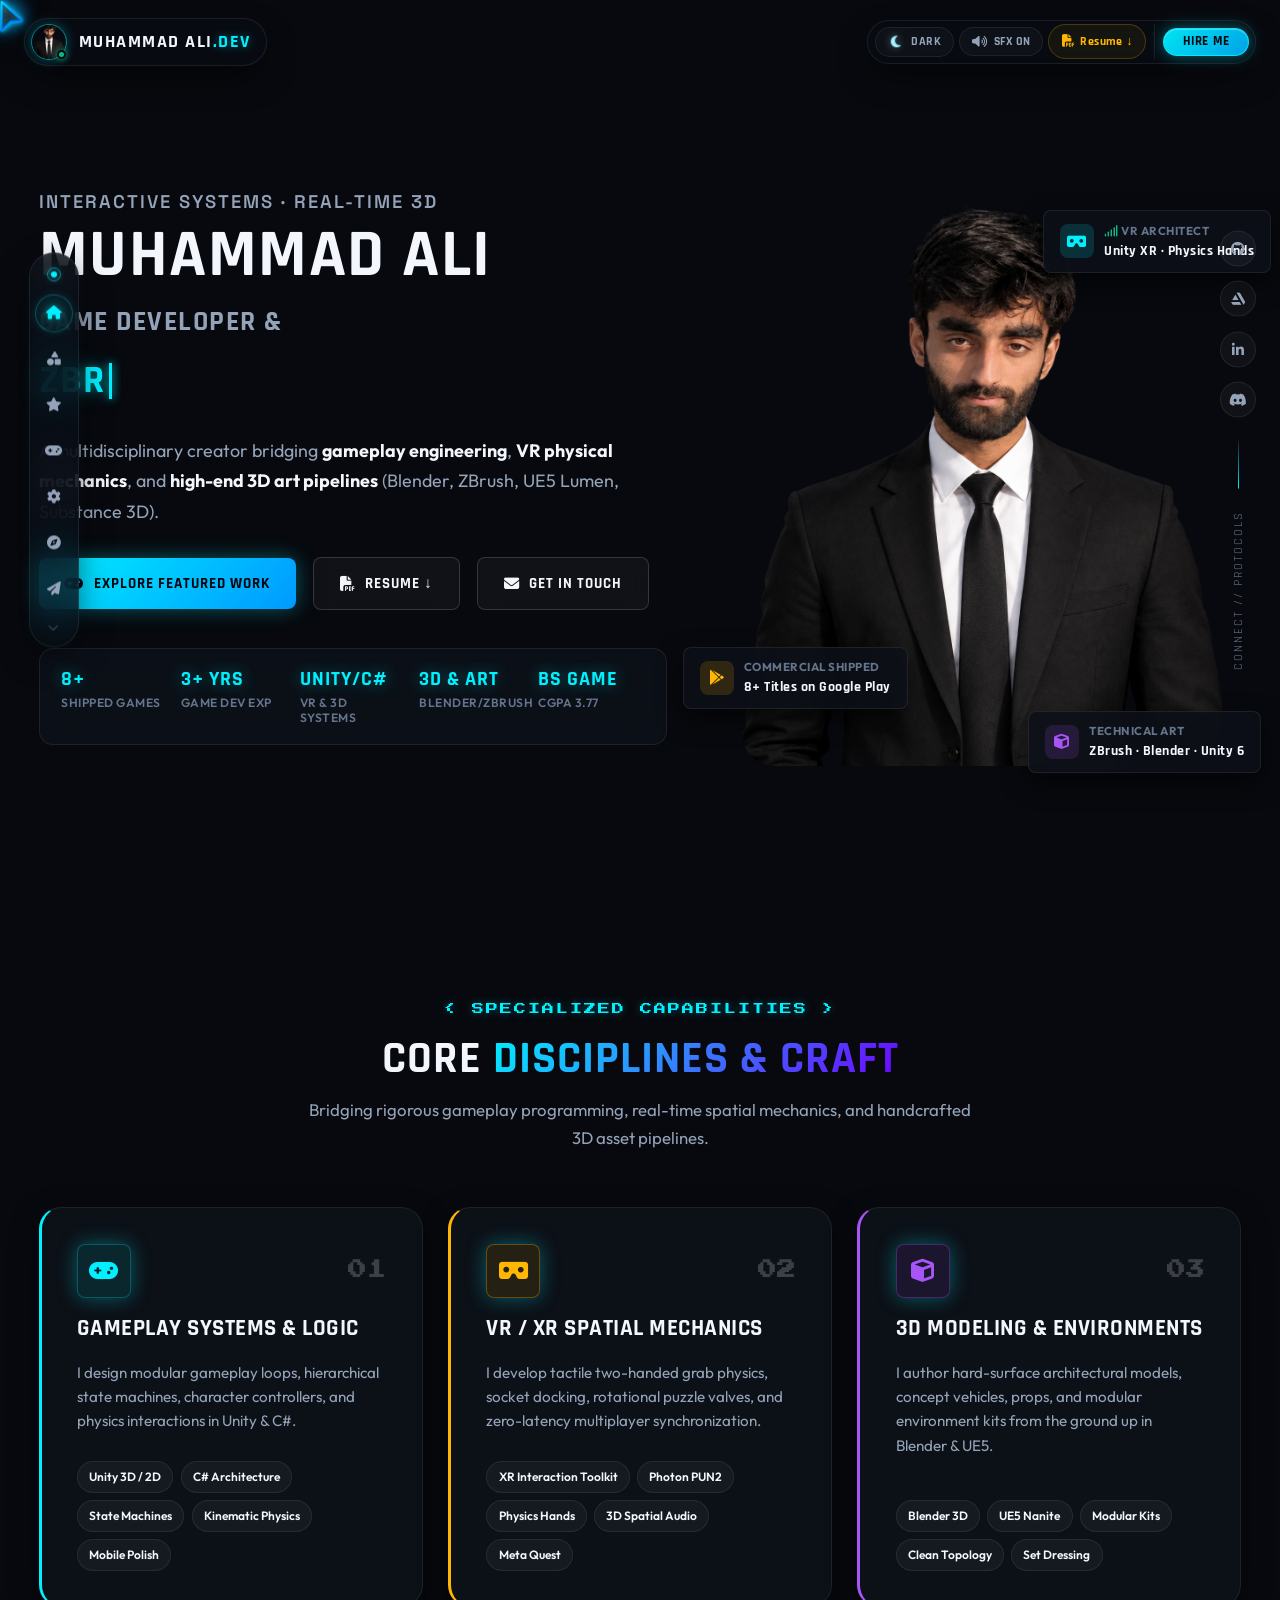
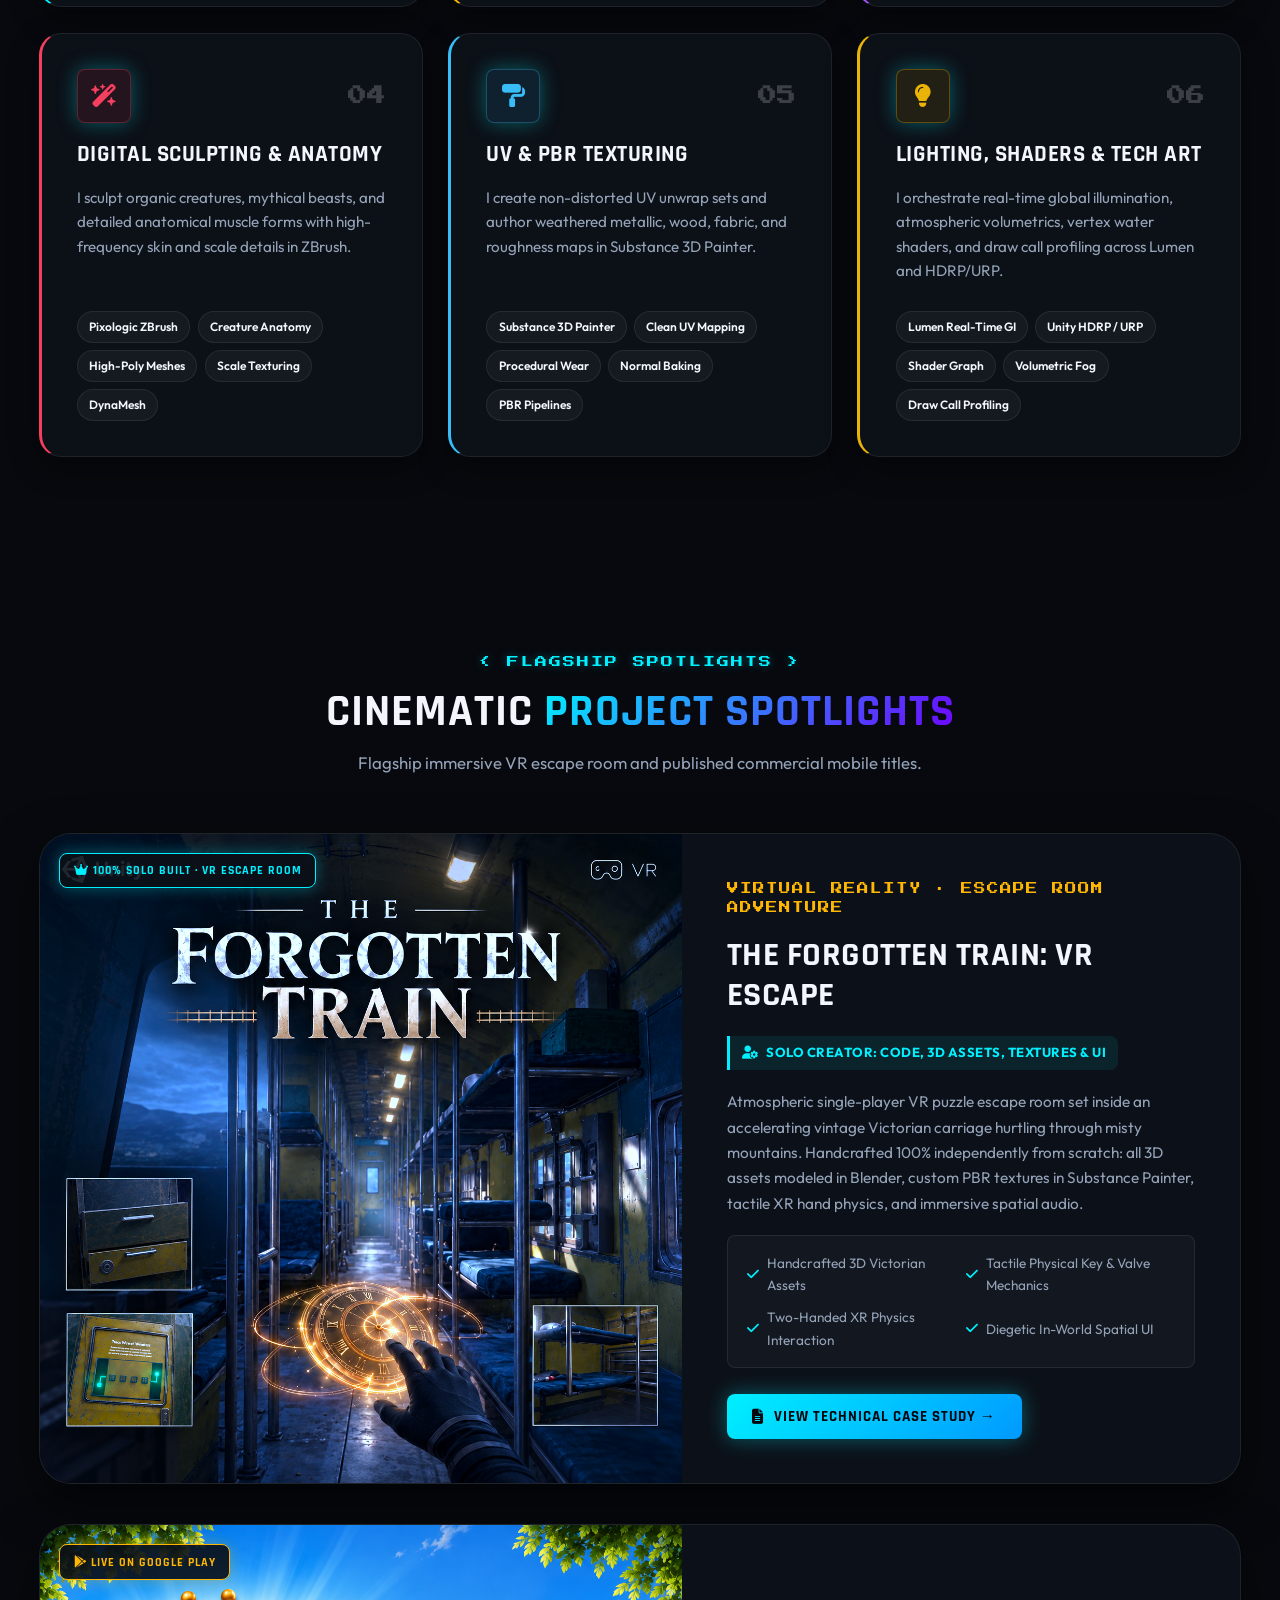
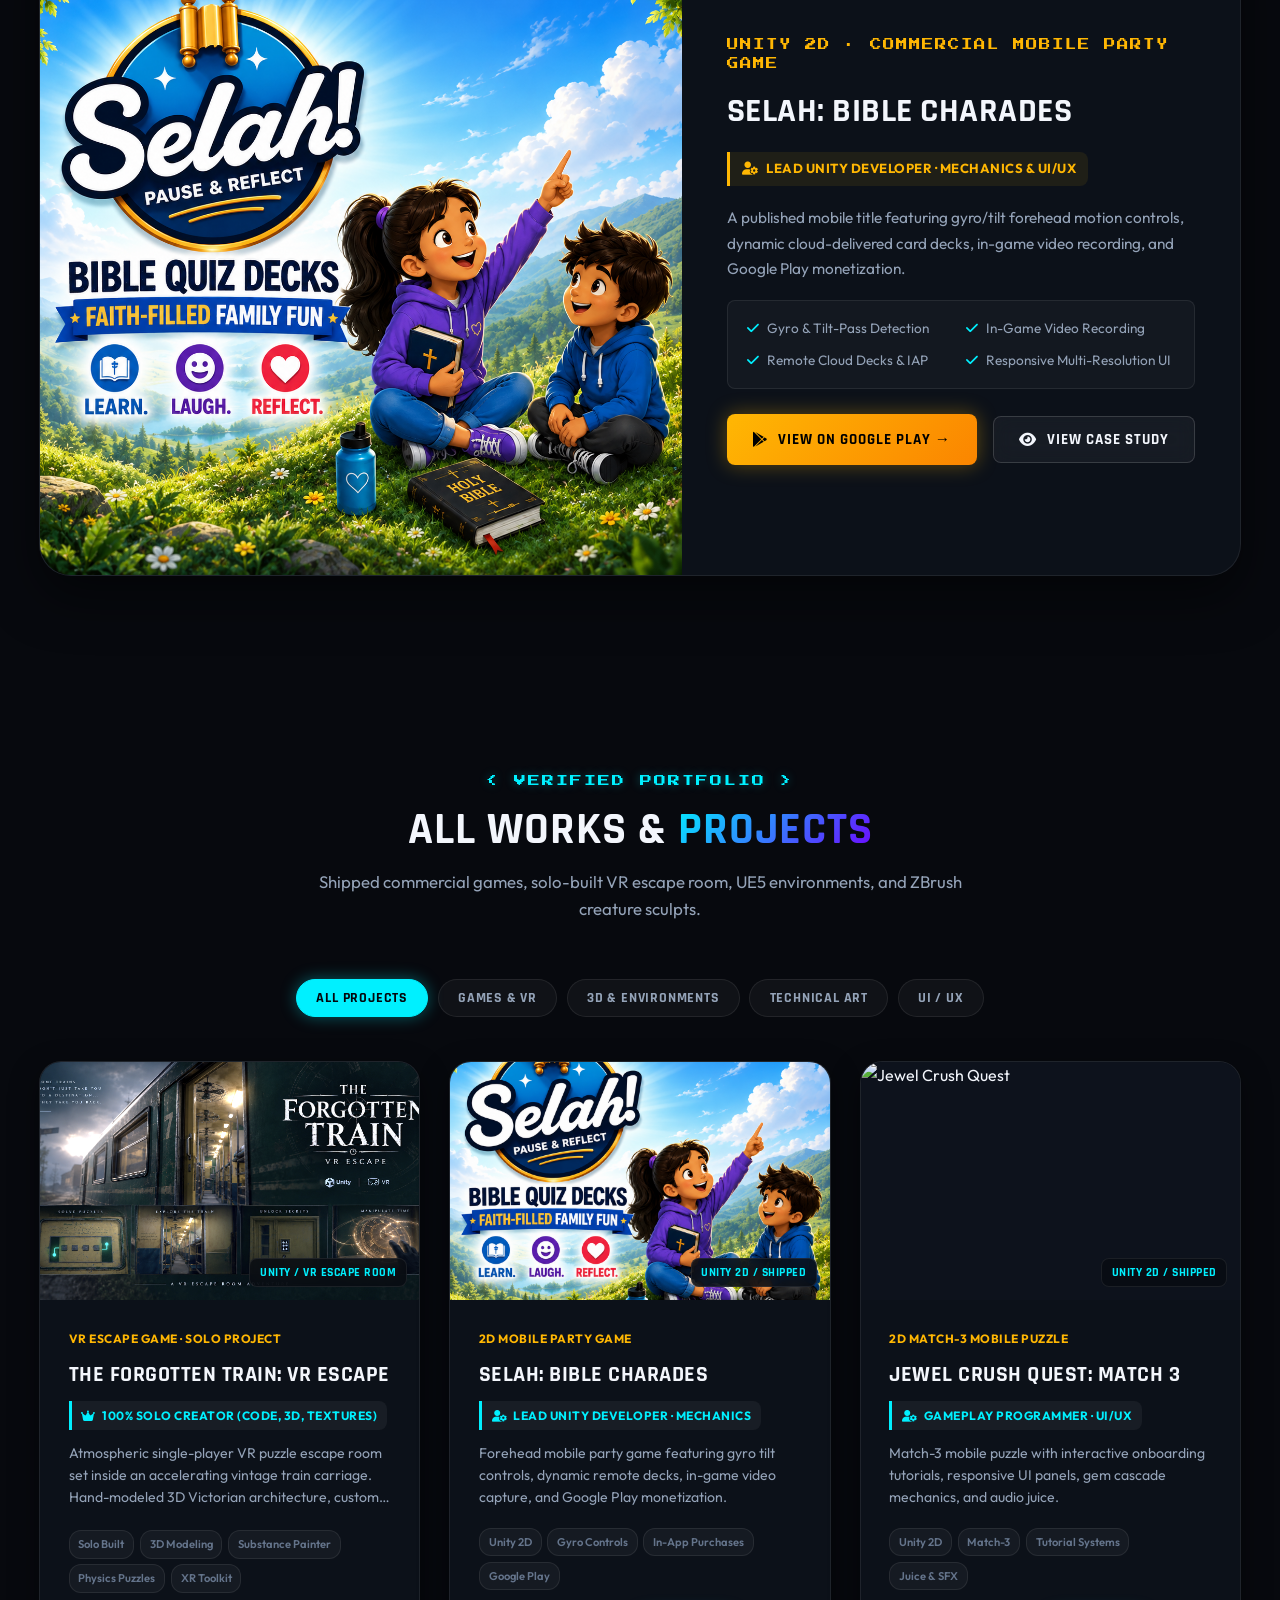
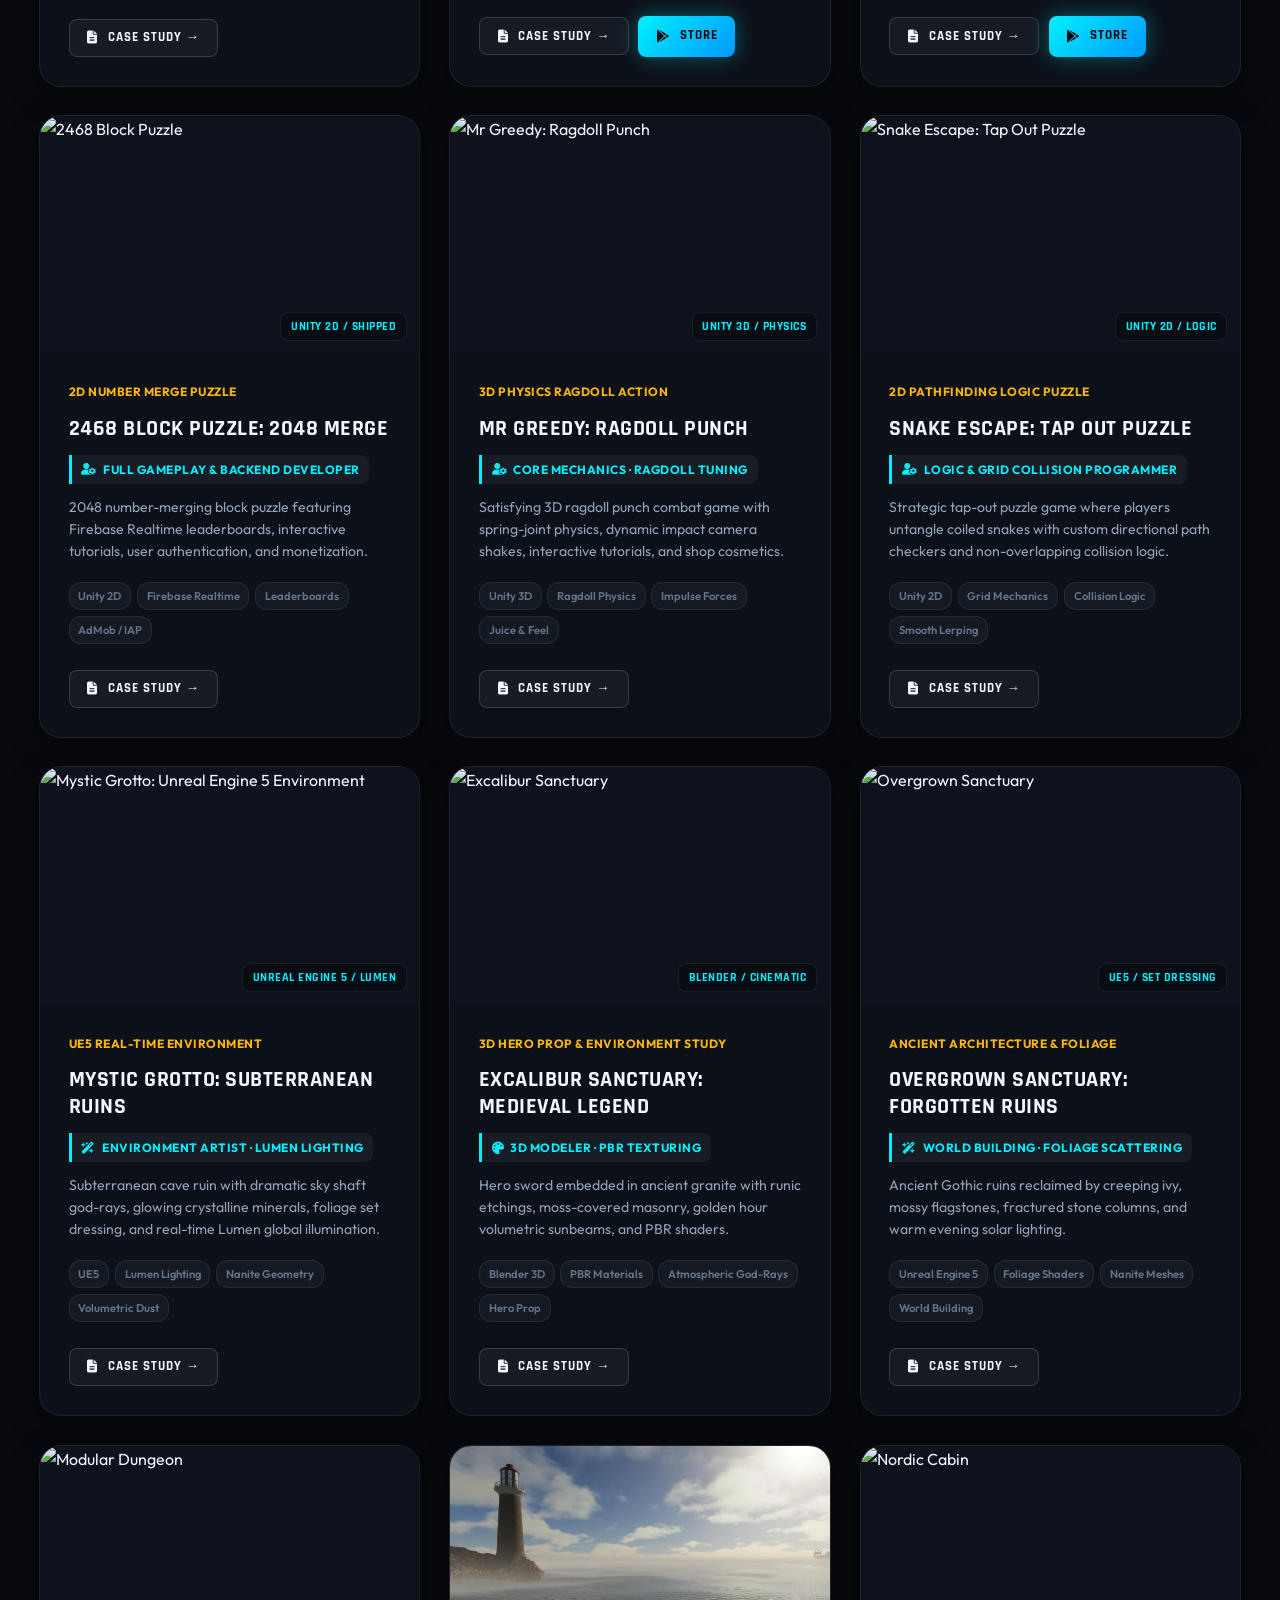
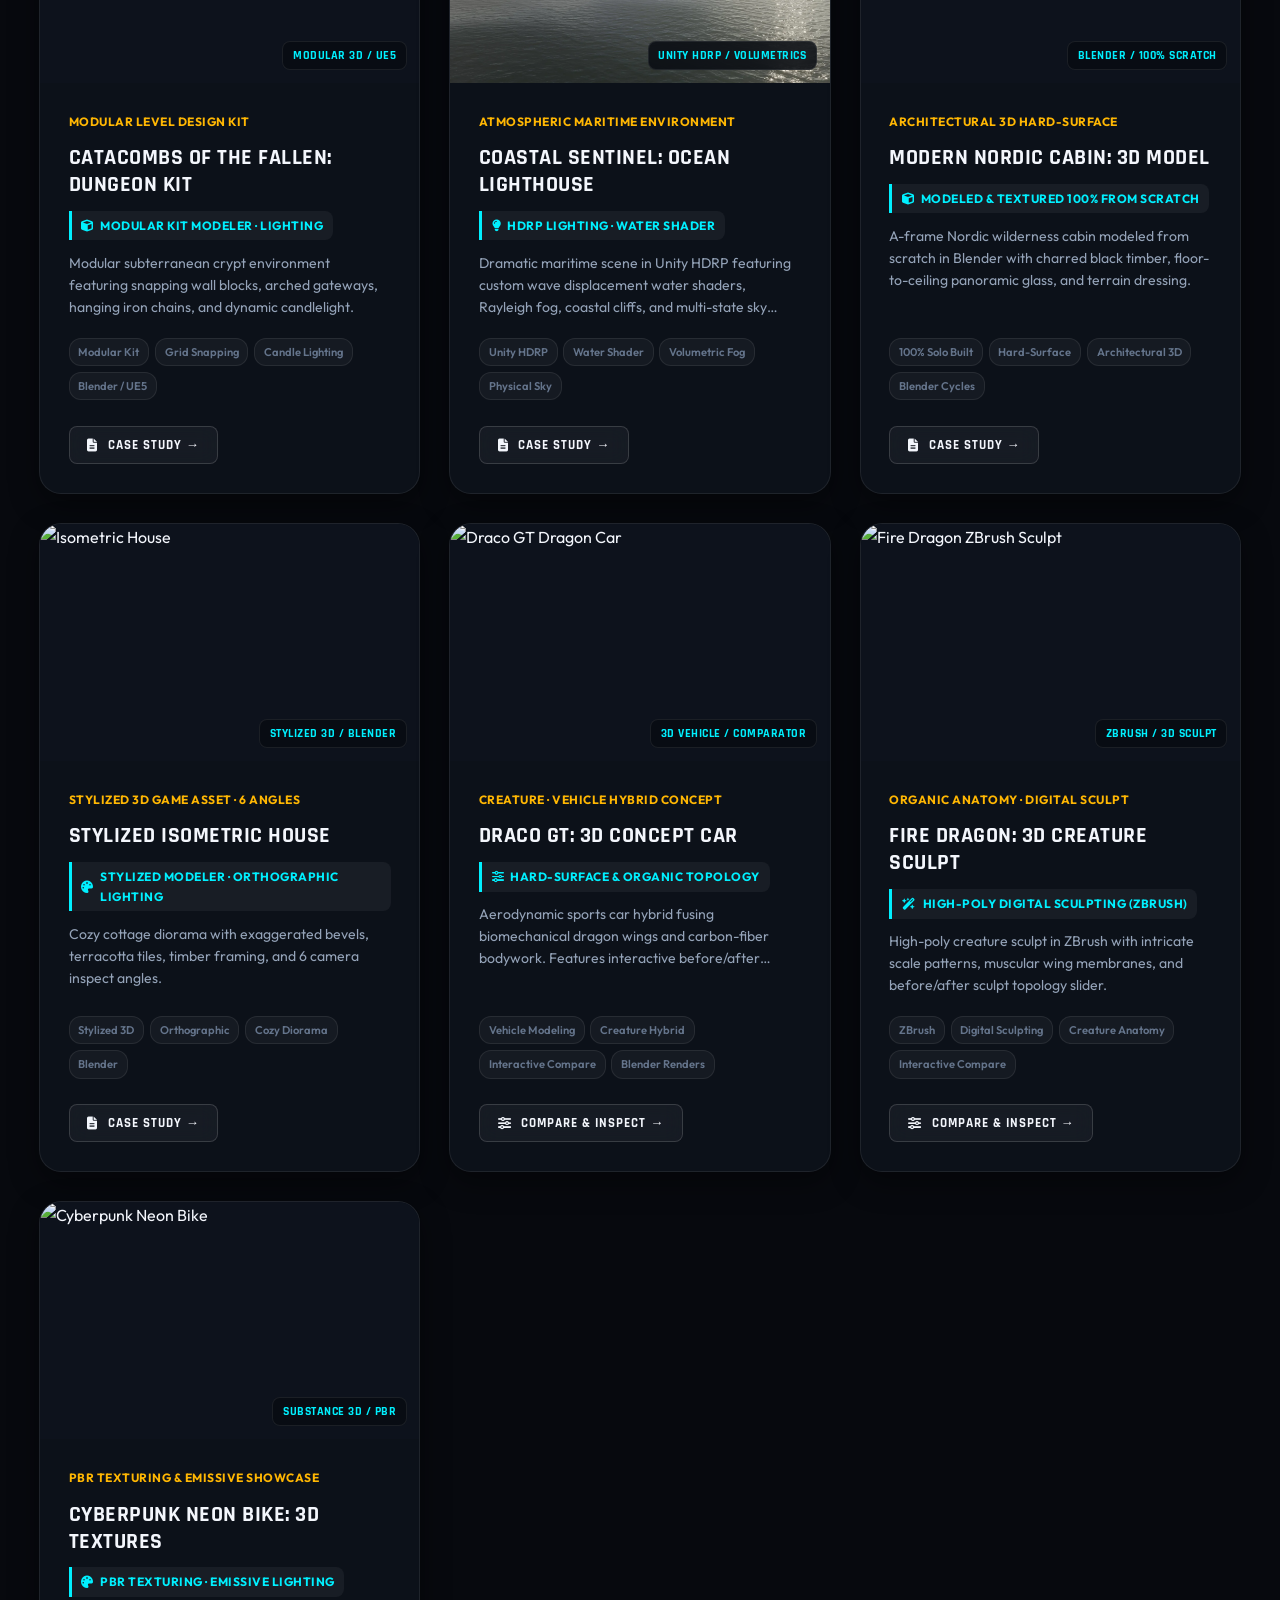
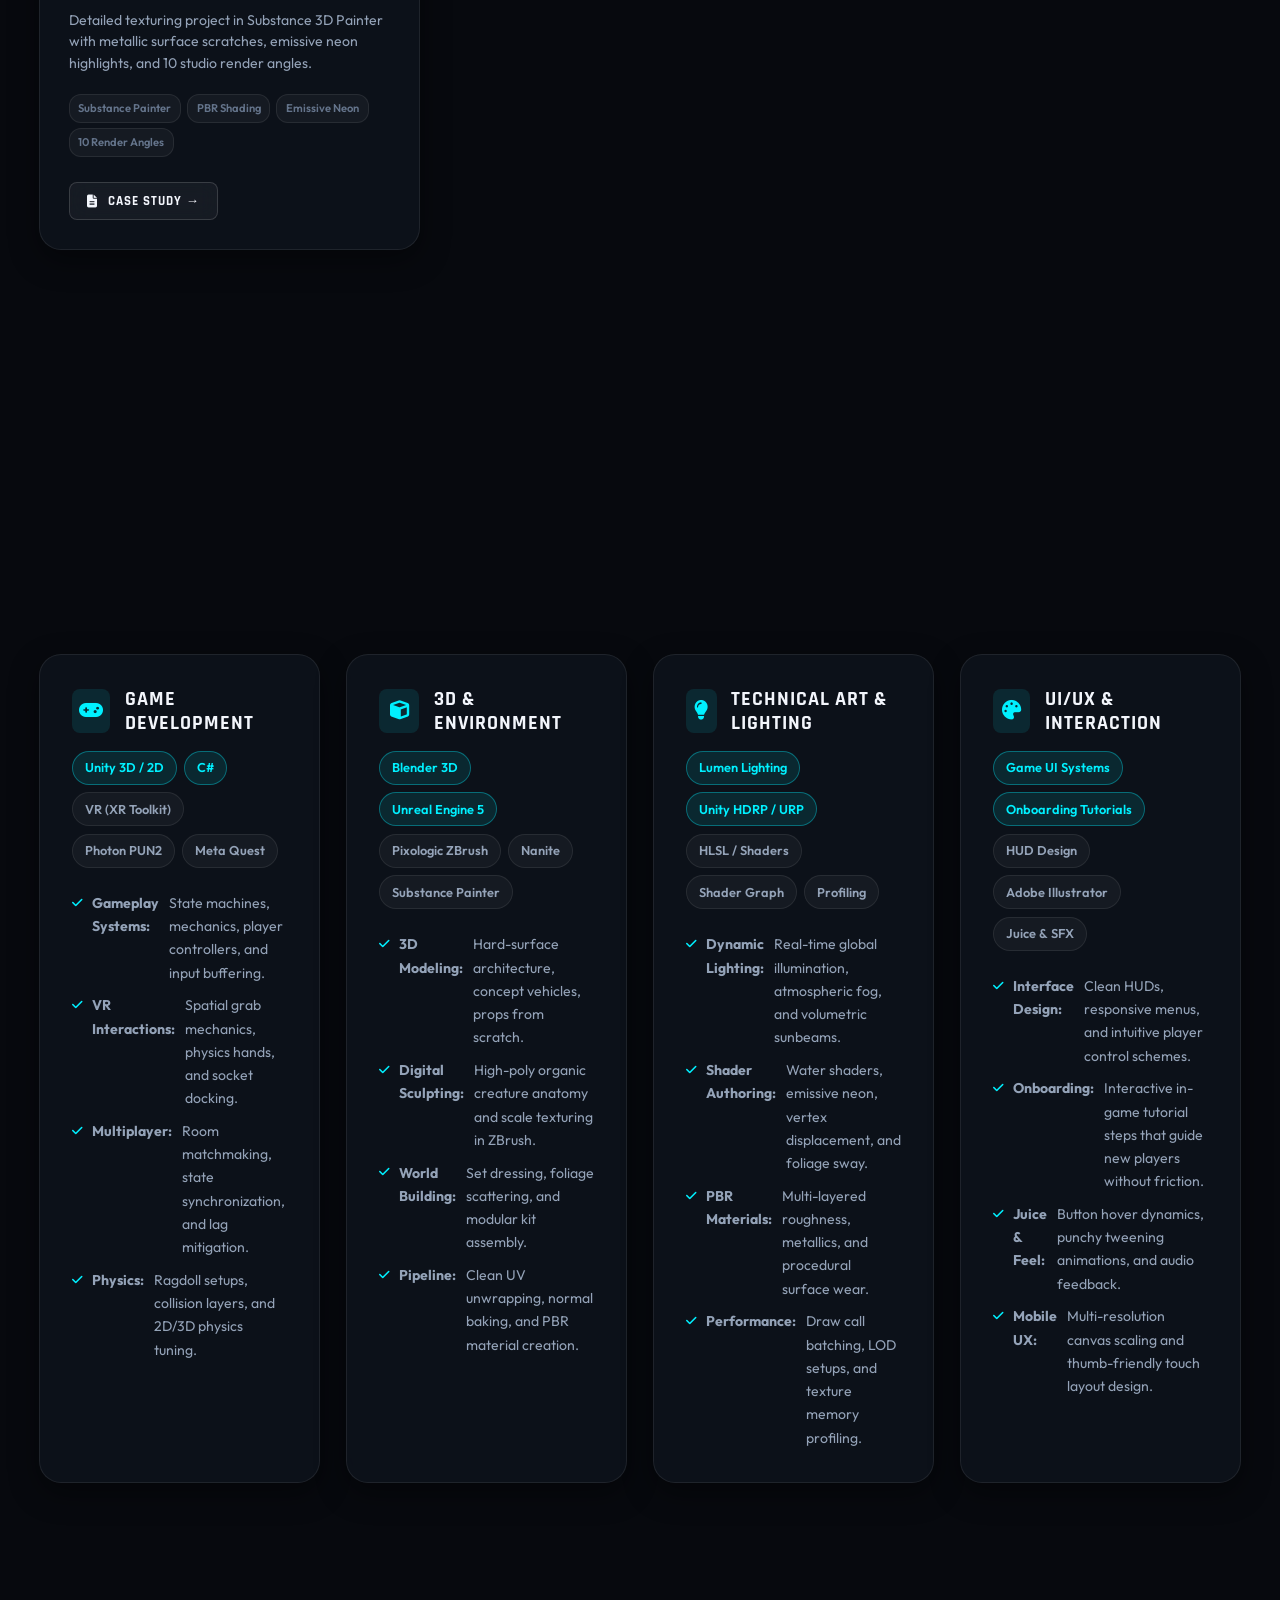
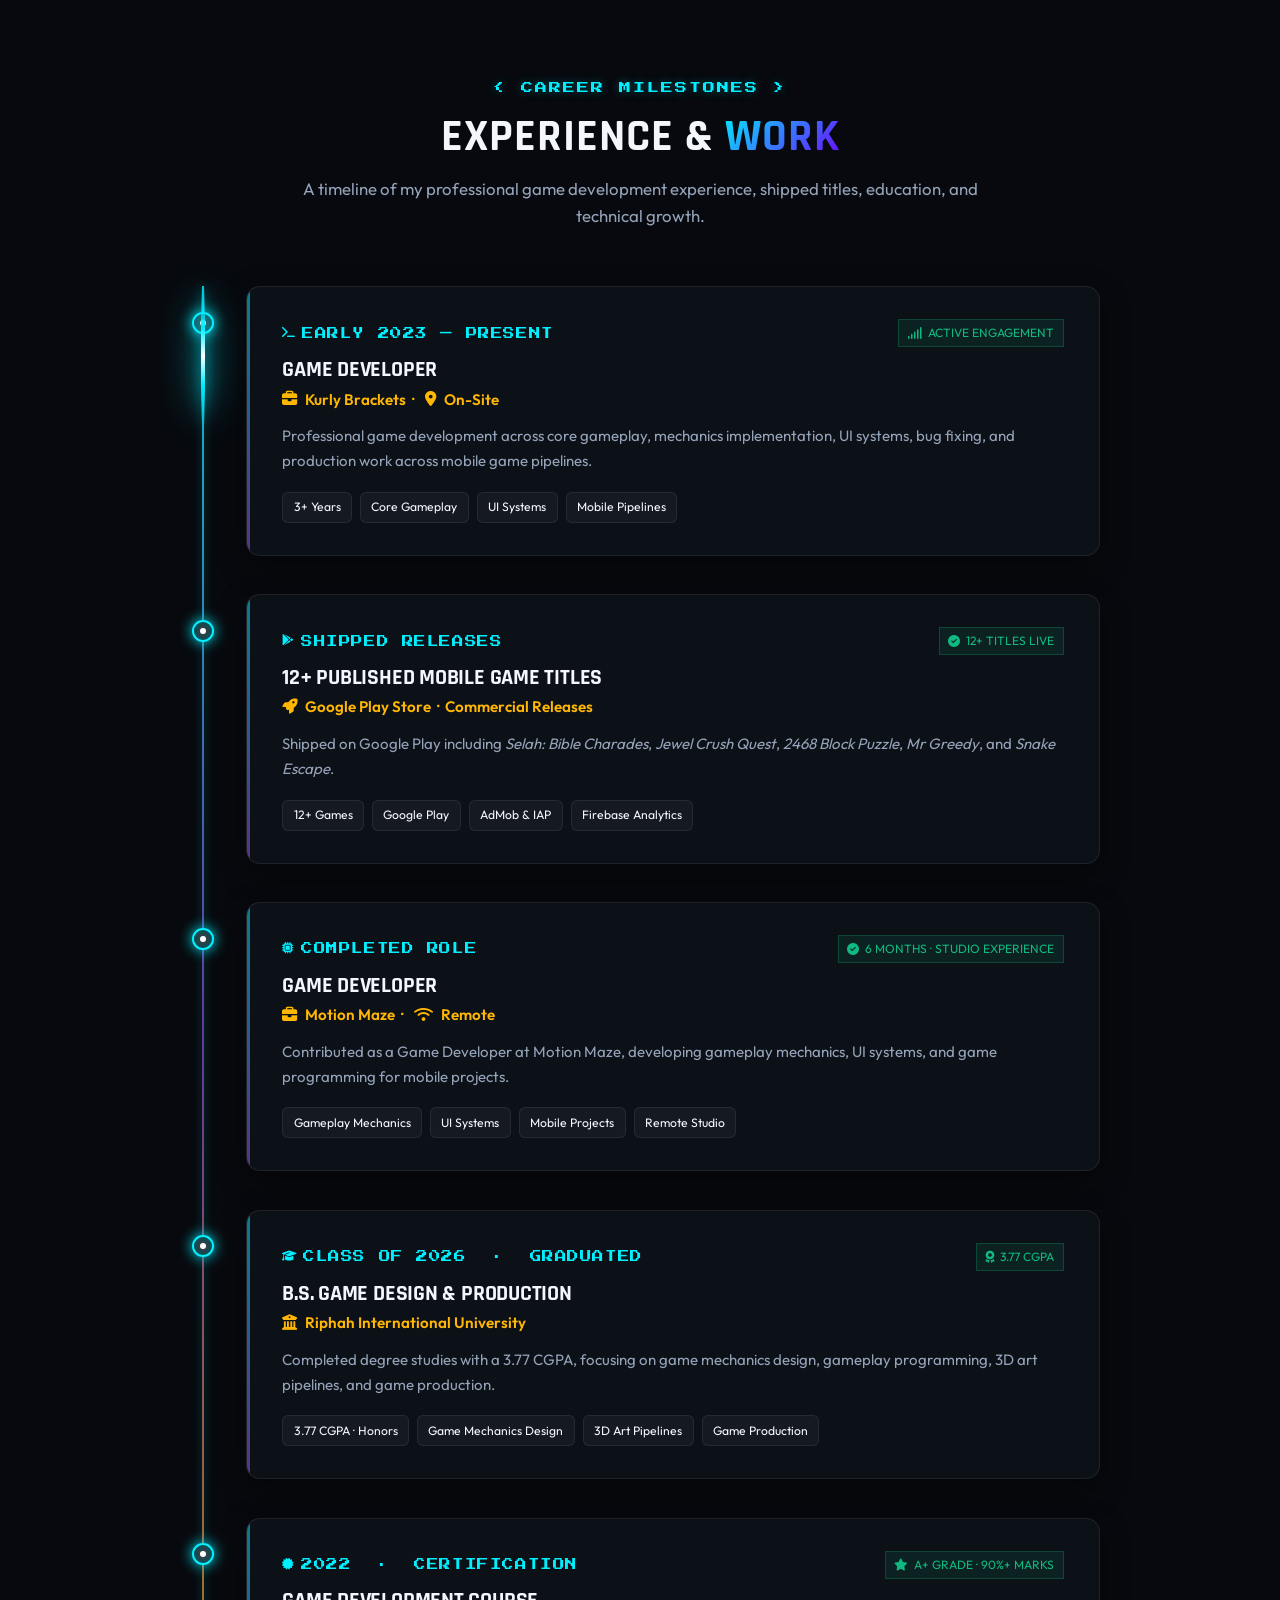
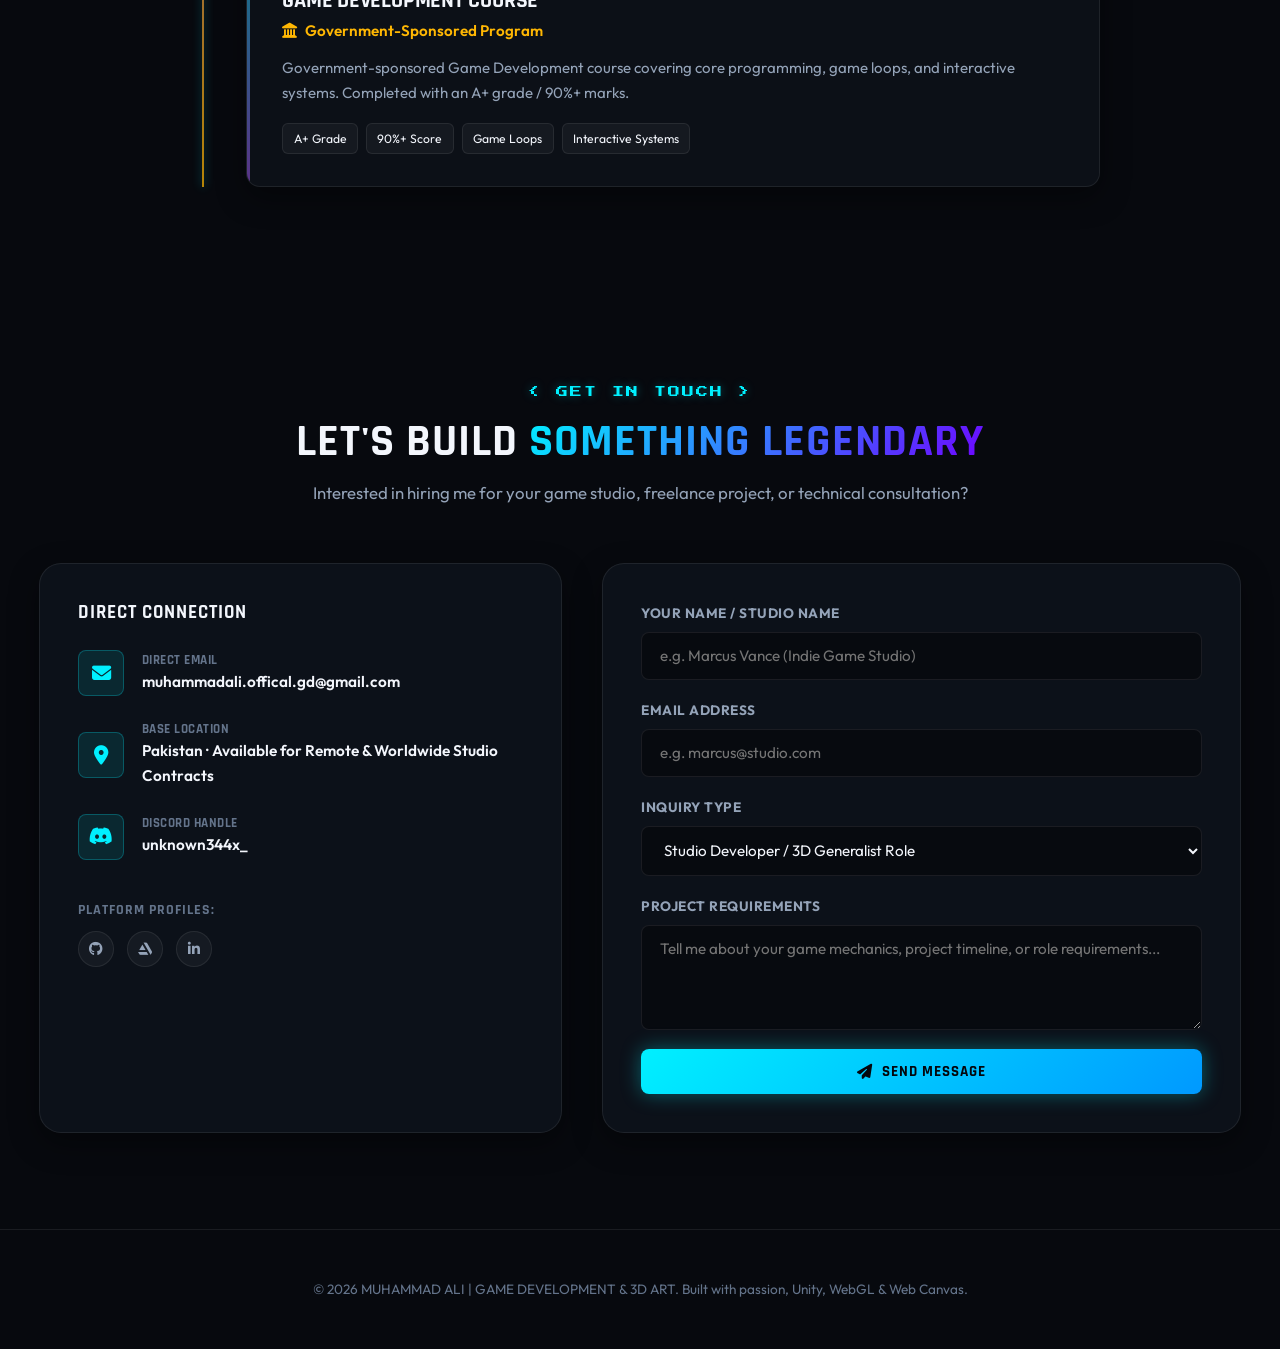
==== commit 081c97fd: "CINEMATIC FULL-SCREEN THEME GATE / APERTURE TRANSITION" ====
--- a/index.html
+++ b/index.html
@@ -1243,6 +1243,47 @@
         </div>
     </footer>
 
+    <!-- Cinematic Full-Screen Theme Transition Portal -->
+    <div class="theme-transition-curtain" id="theme-curtain" aria-hidden="true">
+        <!-- Left Wing Panel -->
+        <div class="curtain-panel curtain-panel-left">
+            <div class="curtain-panel-decor">
+                <div class="curtain-panel-grid"></div>
+                <div class="curtain-panel-stripes"></div>
+            </div>
+            <div class="curtain-seam-glow"></div>
+        </div>
+
+        <!-- Right Wing Panel -->
+        <div class="curtain-panel curtain-panel-right">
+            <div class="curtain-panel-decor">
+                <div class="curtain-panel-grid"></div>
+                <div class="curtain-panel-stripes"></div>
+            </div>
+            <div class="curtain-seam-glow"></div>
+        </div>
+
+        <!-- Center Orbital Aperture & Celestial Core -->
+        <div class="curtain-center-hub" id="curtain-hub">
+            <!-- Rotating Tech Rings -->
+            <div class="curtain-ring curtain-ring-outer"></div>
+            <div class="curtain-ring curtain-ring-middle"></div>
+            <div class="curtain-ring curtain-ring-inner"></div>
+
+            <!-- Energy Core Lens -->
+            <div class="curtain-core-lens">
+                <!-- Moon & Sun Icons -->
+                <div class="curtain-icon-wrap">
+                    <i class="fa-solid fa-moon curtain-icon-moon"></i>
+                    <i class="fa-solid fa-sun curtain-icon-sun"></i>
+                </div>
+            </div>
+
+            <!-- Ambient Flare Burst -->
+            <div class="curtain-flare"></div>
+        </div>
+    </div>
+
     <!-- Custom Script -->
     <script src="script.js"></script>
 </body>
--- a/style.css
+++ b/style.css
@@ -97,15 +97,380 @@
   --border-card: rgba(15, 23, 42, 0.08);
 }
 
-/* Smooth Global Theme Transition (Applied only during active toggle) */
+/* ==========================================================================
+   CINEMATIC FULL-SCREEN THEME GATE / APERTURE TRANSITION
+   Phase 1: Dual Obsidian Wings Converge from Off-Screen Left & Right (580ms)
+   Phase 2: Complete Viewport Occlusion & Center Seam Energy Lock
+   Phase 3: Orbital Center Hub Rotation & Polarity Shift (550ms)
+   Phase 4: Moon <-> Sun Celestial Transformation & Solar/Lunar Radiance
+   Phase 5: Seamless Background Theme Activation behind Closed Curtain
+   Phase 6: Dual Wings Part Off-Screen Revealing New Settled Theme (580ms)
+   ========================================================================== */
+
+.theme-transition-curtain {
+  position: fixed;
+  inset: 0;
+  width: 100vw;
+  height: 100vh;
+  height: 100dvh;
+  z-index: 999999;
+  pointer-events: none;
+  overflow: hidden;
+  display: none;
+}
+
+.theme-transition-curtain.is-active {
+  display: block;
+  pointer-events: all;
+}
+
+/* Dual Wing Panels */
+.curtain-panel {
+  position: absolute;
+  top: 0;
+  bottom: 0;
+  width: calc(50% + 2px);
+  height: 100%;
+  background: linear-gradient(135deg, #05070c 0%, #0a0e17 40%, #0d121c 70%, #06080e 100%);
+  will-change: transform;
+  overflow: hidden;
+}
+
+.curtain-panel-left {
+  left: 0;
+  transform: translate3d(-101%, 0, 0);
+  border-right: 1.5px solid rgba(0, 240, 255, 0.4);
+}
+
+.curtain-panel-right {
+  right: 0;
+  transform: translate3d(101%, 0, 0);
+  border-left: 1.5px solid rgba(0, 240, 255, 0.4);
+}
+
+/* Subtle Cyber Grid & Telemetry Hatching on Panels */
+.curtain-panel-decor {
+  position: absolute;
+  inset: 0;
+  pointer-events: none;
+}
+
+.curtain-panel-grid {
+  position: absolute;
+  inset: 0;
+  background-image: 
+    linear-gradient(rgba(0, 240, 255, 0.03) 1px, transparent 1px),
+    linear-gradient(90deg, rgba(0, 240, 255, 0.03) 1px, transparent 1px);
+  background-size: 40px 40px;
+}
+
+.curtain-panel-stripes {
+  position: absolute;
+  top: 0;
+  bottom: 0;
+  width: 140px;
+  opacity: 0.06;
+  background: repeating-linear-gradient(
+    -45deg,
+    var(--cyan-primary),
+    var(--cyan-primary) 2px,
+    transparent 2px,
+    transparent 14px
+  );
+}
+
+.curtain-panel-left .curtain-panel-stripes {
+  right: 20px;
+}
+
+.curtain-panel-right .curtain-panel-stripes {
+  left: 20px;
+}
+
+/* Seam Laser Edge Lighting */
+.curtain-seam-glow {
+  position: absolute;
+  top: 0;
+  bottom: 0;
+  width: 3px;
+  background: linear-gradient(
+    180deg,
+    transparent 0%,
+    rgba(0, 240, 255, 0.8) 25%,
+    #ffffff 50%,
+    rgba(0, 240, 255, 0.8) 75%,
+    transparent 100%
+  );
+  box-shadow: 0 0 25px rgba(0, 240, 255, 0.6), 0 0 50px rgba(0, 240, 255, 0.3);
+  opacity: 0.85;
+}
+
+.curtain-panel-left .curtain-seam-glow {
+  right: 0;
+}
+
+.curtain-panel-right .curtain-seam-glow {
+  left: 0;
+}
+
+/* Polar Shift to Light: Golden Solar Amber Edge */
+.theme-transition-curtain.to-light .curtain-panel-left {
+  border-right-color: rgba(245, 158, 11, 0.5);
+}
+
+.theme-transition-curtain.to-light .curtain-panel-right {
+  border-left-color: rgba(245, 158, 11, 0.5);
+}
+
+.theme-transition-curtain.to-light .curtain-seam-glow {
+  background: linear-gradient(
+    180deg,
+    transparent 0%,
+    rgba(245, 158, 11, 0.85) 25%,
+    #ffffff 50%,
+    rgba(245, 158, 11, 0.85) 75%,
+    transparent 100%
+  );
+  box-shadow: 0 0 25px rgba(245, 158, 11, 0.7), 0 0 50px rgba(245, 158, 11, 0.35);
+}
+
+/* Center Orbital Aperture & Celestial Core */
+.curtain-center-hub {
+  position: absolute;
+  top: 50%;
+  left: 50%;
+  transform: translate(-50%, -50%) scale(0) rotate(-45deg);
+  width: clamp(140px, 24vw, 220px);
+  height: clamp(140px, 24vw, 220px);
+  z-index: 10;
+  pointer-events: none;
+  opacity: 0;
+  will-change: transform, opacity;
+}
+
+/* Rotating HUD Reticle Rings */
+.curtain-ring {
+  position: absolute;
+  border-radius: 50%;
+  pointer-events: none;
+}
+
+.curtain-ring-outer {
+  inset: 0;
+  border: 2px dashed rgba(0, 240, 255, 0.5);
+  box-shadow: 0 0 25px rgba(0, 240, 255, 0.25), inset 0 0 20px rgba(0, 240, 255, 0.15);
+  animation: hubRingClockwise 12s linear infinite;
+}
+
+.curtain-ring-middle {
+  inset: 12px;
+  border: 1.5px solid rgba(255, 255, 255, 0.18);
+  border-top-color: var(--cyan-primary);
+  border-bottom-color: var(--cyan-primary);
+  animation: hubRingCounter 8s linear infinite;
+}
+
+.curtain-ring-inner {
+  inset: 24px;
+  border: 1.5px dashed rgba(255, 183, 3, 0.45);
+  animation: hubRingClockwise 6s linear infinite;
+}
+
+.theme-transition-curtain.to-light .curtain-ring-outer {
+  border-color: rgba(245, 158, 11, 0.6);
+  box-shadow: 0 0 30px rgba(245, 158, 11, 0.3), inset 0 0 20px rgba(245, 158, 11, 0.2);
+}
+
+.theme-transition-curtain.to-light .curtain-ring-middle {
+  border-top-color: #f59e0b;
+  border-bottom-color: #f59e0b;
+}
+
+@keyframes hubRingClockwise {
+  from { transform: rotate(0deg); }
+  to { transform: rotate(360deg); }
+}
+
+@keyframes hubRingCounter {
+  from { transform: rotate(360deg); }
+  to { transform: rotate(0deg); }
+}
+
+/* Energy Core Lens */
+.curtain-core-lens {
+  position: absolute;
+  inset: 32px;
+  border-radius: 50%;
+  display: flex;
+  align-items: center;
+  justify-content: center;
+  background: radial-gradient(circle, rgba(0, 240, 255, 0.25) 0%, rgba(10, 15, 25, 0.95) 75%);
+  backdrop-filter: blur(20px);
+  -webkit-backdrop-filter: blur(20px);
+  border: 1.5px solid rgba(0, 240, 255, 0.4);
+  box-shadow: 0 0 35px rgba(0, 240, 255, 0.4), inset 0 0 20px rgba(0, 240, 255, 0.2);
+  transition: background 0.45s ease, border-color 0.45s ease, box-shadow 0.45s ease;
+}
+
+.theme-transition-curtain.to-light .curtain-core-lens {
+  background: radial-gradient(circle, #ffffff 0%, rgba(254, 243, 199, 0.95) 55%, rgba(217, 119, 6, 0.5) 100%);
+  border-color: rgba(245, 158, 11, 0.65);
+  box-shadow: 0 0 45px rgba(245, 158, 11, 0.6), inset 0 0 25px rgba(245, 158, 11, 0.3);
+}
+
+/* Celestial Icons (Moon <-> Sun) Inside Hub */
+.curtain-icon-wrap {
+  position: relative;
+  width: 100%;
+  height: 100%;
+  display: flex;
+  align-items: center;
+  justify-content: center;
+}
+
+.curtain-icon-moon,
+.curtain-icon-sun {
+  position: absolute;
+  top: 50%;
+  left: 50%;
+  font-size: clamp(2.2rem, 4.2vw, 3.2rem);
+  will-change: transform, opacity;
+  line-height: 1;
+}
+
+/* Default Icon States (when entering) */
+.curtain-icon-moon {
+  transform: translate(-50%, -50%) scale(1) rotate(0deg);
+  opacity: 1;
+  color: #a5f3fc;
+  filter: drop-shadow(0 0 16px rgba(0, 240, 255, 0.85));
+}
+
+.curtain-icon-sun {
+  transform: translate(-50%, -50%) scale(0.2) rotate(-130deg);
+  opacity: 0;
+  color: #f59e0b;
+  filter: drop-shadow(0 0 22px rgba(245, 158, 11, 0.9));
+}
+
+/* Starting from Light theme: Sun is initially active */
+.theme-transition-curtain.from-light .curtain-icon-moon {
+  transform: translate(-50%, -50%) scale(0.2) rotate(130deg);
+  opacity: 0;
+}
+
+.theme-transition-curtain.from-light .curtain-icon-sun {
+  transform: translate(-50%, -50%) scale(1) rotate(0deg);
+  opacity: 1;
+}
+
+/* Ambient Radial Flare Burst */
+.curtain-flare {
+  position: absolute;
+  top: 50%;
+  left: 50%;
+  transform: translate(-50%, -50%);
+  width: 170%;
+  height: 170%;
+  border-radius: 50%;
+  background: radial-gradient(circle, rgba(0, 240, 255, 0.4) 0%, transparent 70%);
+  opacity: 0;
+  pointer-events: none;
+  transition: opacity 0.4s ease;
+}
+
+.theme-transition-curtain.to-light .curtain-flare {
+  background: radial-gradient(circle, rgba(245, 158, 11, 0.45) 0%, transparent 70%);
+}
+
+/* ==========================================================================
+   PHASE TRANSITIONS (Executed via JavaScript sequence)
+   ========================================================================== */
+
+/* Phase 1: Panels Enter (580ms) */
+.theme-transition-curtain.phase-enter .curtain-panel-left {
+  transform: translate3d(0, 0, 0);
+  transition: transform 0.58s cubic-bezier(0.22, 1, 0.36, 1);
+}
+
+.theme-transition-curtain.phase-enter .curtain-panel-right {
+  transform: translate3d(0, 0, 0);
+  transition: transform 0.58s cubic-bezier(0.22, 1, 0.36, 1);
+}
+
+.theme-transition-curtain.phase-enter .curtain-center-hub {
+  transform: translate(-50%, -50%) scale(1) rotate(0deg);
+  opacity: 1;
+  transition: transform 0.52s cubic-bezier(0.34, 1.25, 0.64, 1) 0.16s, opacity 0.38s ease 0.12s;
+}
+
+/* Phase 2 & 3: Center Hub Rotation & Polarity Transformation (550ms) */
+.theme-transition-curtain.phase-transform .curtain-center-hub {
+  transform: translate(-50%, -50%) scale(1.08) rotate(180deg);
+  transition: transform 0.55s cubic-bezier(0.22, 1, 0.36, 1);
+}
+
+.theme-transition-curtain.phase-transform .curtain-flare {
+  opacity: 1;
+}
+
+/* Morphing Dark -> Light */
+.theme-transition-curtain.to-light.phase-transform .curtain-icon-moon {
+  transform: translate(-50%, -50%) scale(0.2) rotate(140deg);
+  opacity: 0;
+  transition: transform 0.5s cubic-bezier(0.22, 1, 0.36, 1), opacity 0.35s ease;
+}
+
+.theme-transition-curtain.to-light.phase-transform .curtain-icon-sun {
+  transform: translate(-50%, -50%) scale(1) rotate(0deg);
+  opacity: 1;
+  transition: transform 0.55s cubic-bezier(0.22, 1, 0.36, 1) 0.08s, opacity 0.4s ease 0.05s;
+}
+
+/* Morphing Light -> Dark */
+.theme-transition-curtain.to-dark.phase-transform .curtain-icon-sun {
+  transform: translate(-50%, -50%) scale(0.2) rotate(-140deg);
+  opacity: 0;
+  transition: transform 0.5s cubic-bezier(0.22, 1, 0.36, 1), opacity 0.35s ease;
+}
+
+.theme-transition-curtain.to-dark.phase-transform .curtain-icon-moon {
+  transform: translate(-50%, -50%) scale(1) rotate(0deg);
+  opacity: 1;
+  transition: transform 0.55s cubic-bezier(0.22, 1, 0.36, 1) 0.08s, opacity 0.4s ease 0.05s;
+}
+
+/* Phase 4: Panels Part & Exit (580ms) */
+.theme-transition-curtain.phase-exit .curtain-panel-left {
+  transform: translate3d(-101%, 0, 0);
+  transition: transform 0.58s cubic-bezier(0.22, 1, 0.36, 1);
+}
+
+.theme-transition-curtain.phase-exit .curtain-panel-right {
+  transform: translate3d(101%, 0, 0);
+  transition: transform 0.58s cubic-bezier(0.22, 1, 0.36, 1);
+}
+
+.theme-transition-curtain.phase-exit .curtain-center-hub {
+  transform: translate(-50%, -50%) scale(0.6) rotate(360deg);
+  opacity: 0;
+  transition: transform 0.45s cubic-bezier(0.22, 1, 0.36, 1), opacity 0.35s ease;
+}
+
+.theme-transition-curtain.phase-exit .curtain-flare {
+  opacity: 0;
+}
+
+/* Fallback & Reduced Motion Theme Transition */
 html.theme-transitioning,
-html.theme-transitioning *,
-html.theme-transitioning *::before,
-html.theme-transitioning *::after {
-  transition: background-color 0.35s ease,
-              color 0.35s ease,
-              border-color 0.35s ease,
-              box-shadow 0.35s ease !important;
+html.theme-transitioning body {
+  transition: background-color 0.4s ease, color 0.4s ease;
+}
+
+@media (prefers-reduced-motion: reduce) {
+  .theme-transition-curtain {
+    display: none !important;
+  }
 }
 
 /* ==========================================================================
@@ -556,7 +921,7 @@
 }
 
 /* --------------------------------------------------------------------------
-   THEME TOGGLE BUTTON & CELESTIAL ANIMATION
+   THEME TOGGLE BUTTON & CELESTIAL ORBIT TRANSFORMATION
    -------------------------------------------------------------------------- */
 .theme-toggle-btn {
   background: rgba(255, 255, 255, 0.03);
@@ -570,29 +935,60 @@
   align-items: center;
   gap: 0.45rem;
   cursor: pointer;
-  transition: var(--transition-fast);
+  transition: transform 0.22s cubic-bezier(0.22, 1, 0.36, 1),
+              background 0.3s ease,
+              border-color 0.3s ease,
+              color 0.3s ease,
+              box-shadow 0.3s ease;
   font-family: var(--font-heading);
   letter-spacing: 0.5px;
   white-space: nowrap;
+  user-select: none;
+  -webkit-user-select: none;
 }
 
 .theme-toggle-btn:hover {
   background: rgba(0, 240, 255, 0.08);
   border-color: rgba(0, 240, 255, 0.3);
   color: var(--cyan-primary);
-  box-shadow: 0 0 12px var(--cyan-glow);
-  transform: translateY(-1px);
+  box-shadow: 0 0 14px var(--cyan-glow);
+  transform: translateY(-1px) scale(1.02);
+}
+
+.theme-toggle-btn:active {
+  transform: scale(0.92);
+  transition-duration: 0.08s;
+}
+
+[data-theme="light"] .theme-toggle-btn {
+  background: rgba(15, 23, 42, 0.04);
+  border-color: rgba(15, 23, 42, 0.1);
+  color: var(--text-secondary);
+}
+
+[data-theme="light"] .theme-toggle-btn:hover {
+  background: rgba(217, 119, 6, 0.08);
+  border-color: rgba(217, 119, 6, 0.3);
+  color: #b45309;
+  box-shadow: 0 2px 12px rgba(217, 119, 6, 0.18);
+  transform: translateY(-1px) scale(1.02);
+}
+
+[data-theme="light"] .theme-toggle-btn:active {
+  transform: scale(0.92);
+  transition-duration: 0.08s;
 }
 
 /* Celestial Icon Stage (Moon <-> Sun) */
 .theme-icon-stage {
   position: relative;
-  width: 15px;
-  height: 15px;
+  width: 16px;
+  height: 16px;
   display: inline-flex;
   align-items: center;
   justify-content: center;
   flex-shrink: 0;
+  overflow: visible;
 }
 
 .theme-moon-icon,
@@ -601,44 +997,55 @@
   top: 50%;
   left: 50%;
   font-size: 0.84rem;
-  transition: transform 0.4s cubic-bezier(0.34, 1.56, 0.64, 1),
-              opacity 0.3s ease,
-              color 0.3s ease;
-}
-
-/* Dark theme: Moon active, Sun hidden */
+  transition: transform 460ms cubic-bezier(0.22, 1, 0.36, 1),
+              opacity 380ms cubic-bezier(0.22, 1, 0.36, 1),
+              filter 440ms cubic-bezier(0.22, 1, 0.36, 1),
+              color 380ms ease;
+  will-change: transform, opacity;
+}
+
+/* Dark theme: Moon active in center, Sun waiting on the left */
 .theme-moon-icon {
-  transform: translate(-50%, -50%) scale(1) rotate(0deg);
+  transform: translate(-50%, -50%) translate(0, 0) scale(1) rotate(0deg);
   opacity: 1;
   color: #a5f3fc;
+  filter: drop-shadow(0 0 4px rgba(165, 243, 252, 0.45));
+  pointer-events: auto;
 }
 
 .theme-sun-icon {
-  transform: translate(-50%, -50%) scale(0.2) rotate(-90deg);
+  transform: translate(-50%, -50%) translate(-13px, 3px) scale(0.65) rotate(-115deg);
   opacity: 0;
   color: #f59e0b;
+  filter: drop-shadow(0 0 0px transparent);
+  pointer-events: none;
 }
 
 .theme-toggle-btn:hover .theme-moon-icon {
-  transform: translate(-50%, -50%) scale(1.1) rotate(-15deg);
-  color: var(--cyan-primary);
-}
-
-/* Light theme: Sun active, Moon hidden */
+  transform: translate(-50%, -50%) scale(1.12) rotate(-16deg);
+  color: var(--cyan-primary);
+  filter: drop-shadow(0 0 7px var(--cyan-glow));
+}
+
+/* Light theme: Moon slides right and rotates away, Sun enters center from left */
 [data-theme="light"] .theme-moon-icon {
-  transform: translate(-50%, -50%) scale(0.2) rotate(90deg);
+  transform: translate(-50%, -50%) translate(13px, -3px) scale(0.65) rotate(115deg);
   opacity: 0;
+  filter: drop-shadow(0 0 0px transparent);
+  pointer-events: none;
 }
 
 [data-theme="light"] .theme-sun-icon {
-  transform: translate(-50%, -50%) scale(1) rotate(0deg);
+  transform: translate(-50%, -50%) translate(0, 0) scale(1) rotate(0deg);
   opacity: 1;
   color: #f59e0b;
-  filter: drop-shadow(0 0 4px rgba(245, 158, 11, 0.5));
+  filter: drop-shadow(0 0 6px rgba(245, 158, 11, 0.55));
+  pointer-events: auto;
 }
 
 [data-theme="light"] .theme-toggle-btn:hover .theme-sun-icon {
-  transform: translate(-50%, -50%) scale(1.15) rotate(35deg);
+  transform: translate(-50%, -50%) scale(1.14) rotate(45deg);
+  filter: drop-shadow(0 0 8px rgba(245, 158, 11, 0.7));
 }
 
 .sound-toggle-btn {
@@ -1205,36 +1612,50 @@
 /* Hero HUD Telemetry Strip */
 .hero-telemetry-strip {
   display: grid;
-  grid-template-columns: repeat(auto-fit, minmax(110px, 1fr));
-  gap: 1rem;
-  padding: 1.2rem 1.4rem;
-  background: rgba(15, 20, 30, 0.6);
+  grid-template-columns: repeat(5, minmax(0, 1fr));
+  gap: 0.85rem;
+  padding: 1.15rem 1.35rem;
+  background: rgba(15, 20, 30, 0.65);
   backdrop-filter: blur(16px);
+  -webkit-backdrop-filter: blur(16px);
   border: 1px solid var(--border-glass);
   border-radius: var(--radius-md);
   margin-top: 1rem;
+  transition: border-color var(--transition-fast), box-shadow var(--transition-fast), background-color var(--transition-fast);
+}
+
+.hero-telemetry-strip:hover {
+  border-color: rgba(0, 240, 255, 0.3);
+  box-shadow: 0 8px 25px rgba(0, 240, 255, 0.08);
 }
 
 .telemetry-item {
   display: flex;
   flex-direction: column;
+  transition: transform var(--transition-fast);
+}
+
+.telemetry-item:hover {
+  transform: translateY(-2px);
 }
 
 .telemetry-item h3 {
-  font-size: 1.75rem;
+  font-size: clamp(1.2rem, 1.6vw, 1.75rem);
   font-weight: 800;
   color: var(--cyan-primary);
   text-shadow: 0 0 15px rgba(0, 240, 255, 0.4);
-  line-height: 1;
+  line-height: 1.1;
+  white-space: nowrap;
 }
 
 .telemetry-item p {
-  font-size: 0.78rem;
+  font-size: 0.75rem;
   font-weight: 600;
   color: var(--text-dim);
   text-transform: uppercase;
   letter-spacing: 0.5px;
   margin-top: 0.3rem;
+  line-height: 1.25;
 }
 
 /* ==========================================================================
@@ -3129,6 +3550,58 @@
   text-shadow: none;
 }
 
+[data-theme="light"] .hero-status-pill {
+  background: rgba(0, 119, 182, 0.08);
+  border-color: rgba(0, 119, 182, 0.25);
+  color: var(--cyan-primary);
+}
+
+[data-theme="light"] .btn-primary {
+  background: linear-gradient(135deg, #008ecf 0%, #0066cc 100%);
+  color: #ffffff;
+  box-shadow: 0 4px 16px rgba(0, 119, 182, 0.35);
+}
+
+[data-theme="light"] .btn-primary:hover {
+  background: #0077b6;
+  color: #ffffff;
+  box-shadow: 0 6px 22px rgba(0, 119, 182, 0.45);
+}
+
+[data-theme="light"] .btn-outline {
+  background: rgba(15, 23, 42, 0.03);
+  color: var(--text-main);
+  border-color: rgba(15, 23, 42, 0.15);
+}
+
+[data-theme="light"] .btn-outline:hover {
+  background: rgba(0, 119, 182, 0.08);
+  border-color: var(--cyan-primary);
+  color: var(--cyan-primary);
+  box-shadow: 0 4px 15px rgba(0, 119, 182, 0.2);
+}
+
+[data-theme="light"] .hero-telemetry-strip {
+  background: rgba(255, 255, 255, 0.95);
+  border-color: rgba(15, 23, 42, 0.09);
+  box-shadow: 0 10px 30px -5px rgba(15, 23, 42, 0.07), 0 2px 8px rgba(15, 23, 42, 0.04);
+}
+
+[data-theme="light"] .hero-telemetry-strip:hover {
+  border-color: rgba(0, 119, 182, 0.35);
+  box-shadow: 0 14px 35px -5px rgba(0, 119, 182, 0.12), 0 2px 6px rgba(15, 23, 42, 0.04);
+}
+
+[data-theme="light"] .telemetry-item h3 {
+  color: var(--cyan-primary);
+  text-shadow: none;
+}
+
+[data-theme="light"] .telemetry-item p {
+  color: #334155;
+  font-weight: 600;
+}
+
 [data-theme="light"] .discipline-pill {
   background: rgba(15, 23, 42, 0.04);
   border-color: rgba(15, 23, 42, 0.08);
@@ -3414,6 +3887,10 @@
   .hero-cta-group {
     justify-content: center;
   }
+  .hero-telemetry-strip {
+    width: 100%;
+    max-width: 620px;
+  }
   .flagship-card {
     grid-template-columns: 1fr;
   }
@@ -3455,7 +3932,24 @@
   }
 }
 
+@media (max-width: 680px) {
+  .hero-telemetry-strip {
+    grid-template-columns: repeat(auto-fit, minmax(105px, 1fr));
+    gap: 1rem 0.8rem;
+  }
+}
+
 @media (max-width: 540px) {
+  .hero-telemetry-strip {
+    grid-template-columns: repeat(2, 1fr);
+    gap: 0.85rem;
+    padding: 1rem;
+  }
+  .hero-telemetry-strip .telemetry-item:last-child {
+    grid-column: span 2;
+    text-align: center;
+    align-items: center;
+  }
   .hero-portrait-wrapper {
     width: 290px;
     height: 360px;
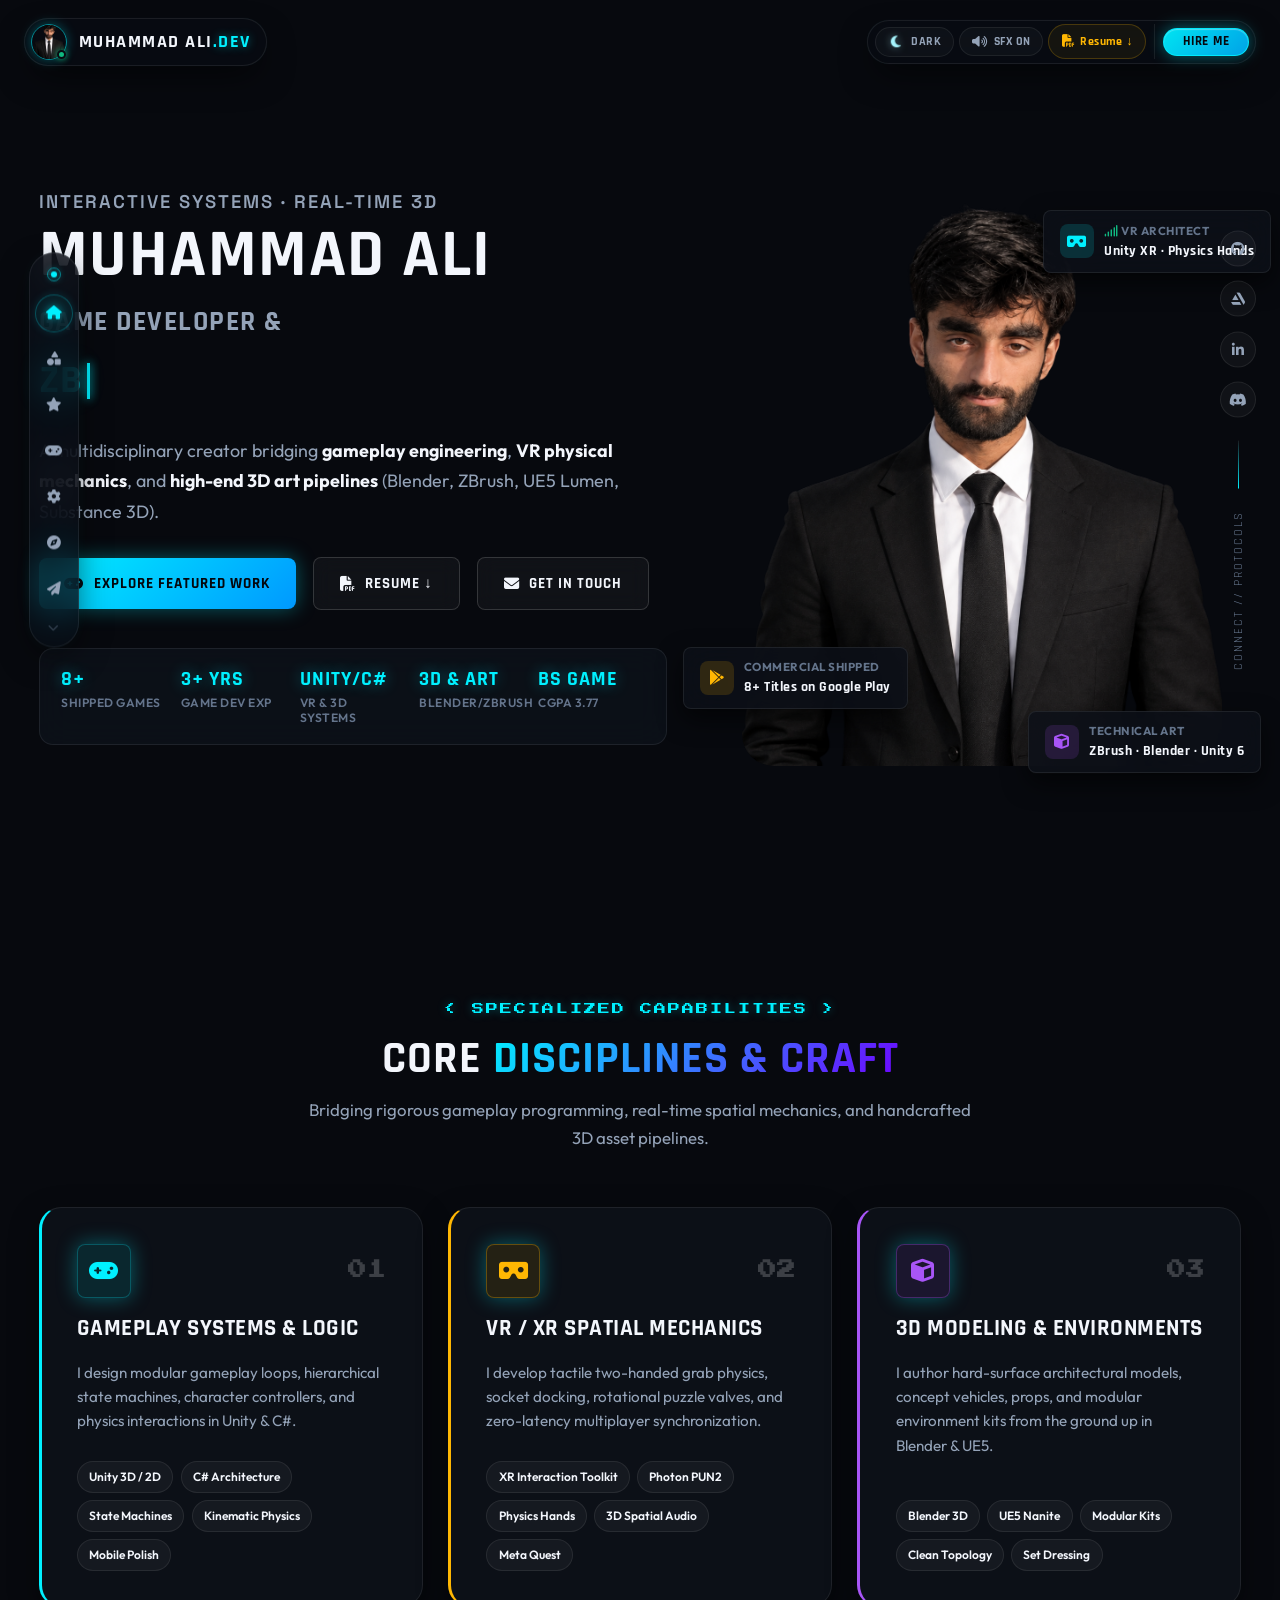
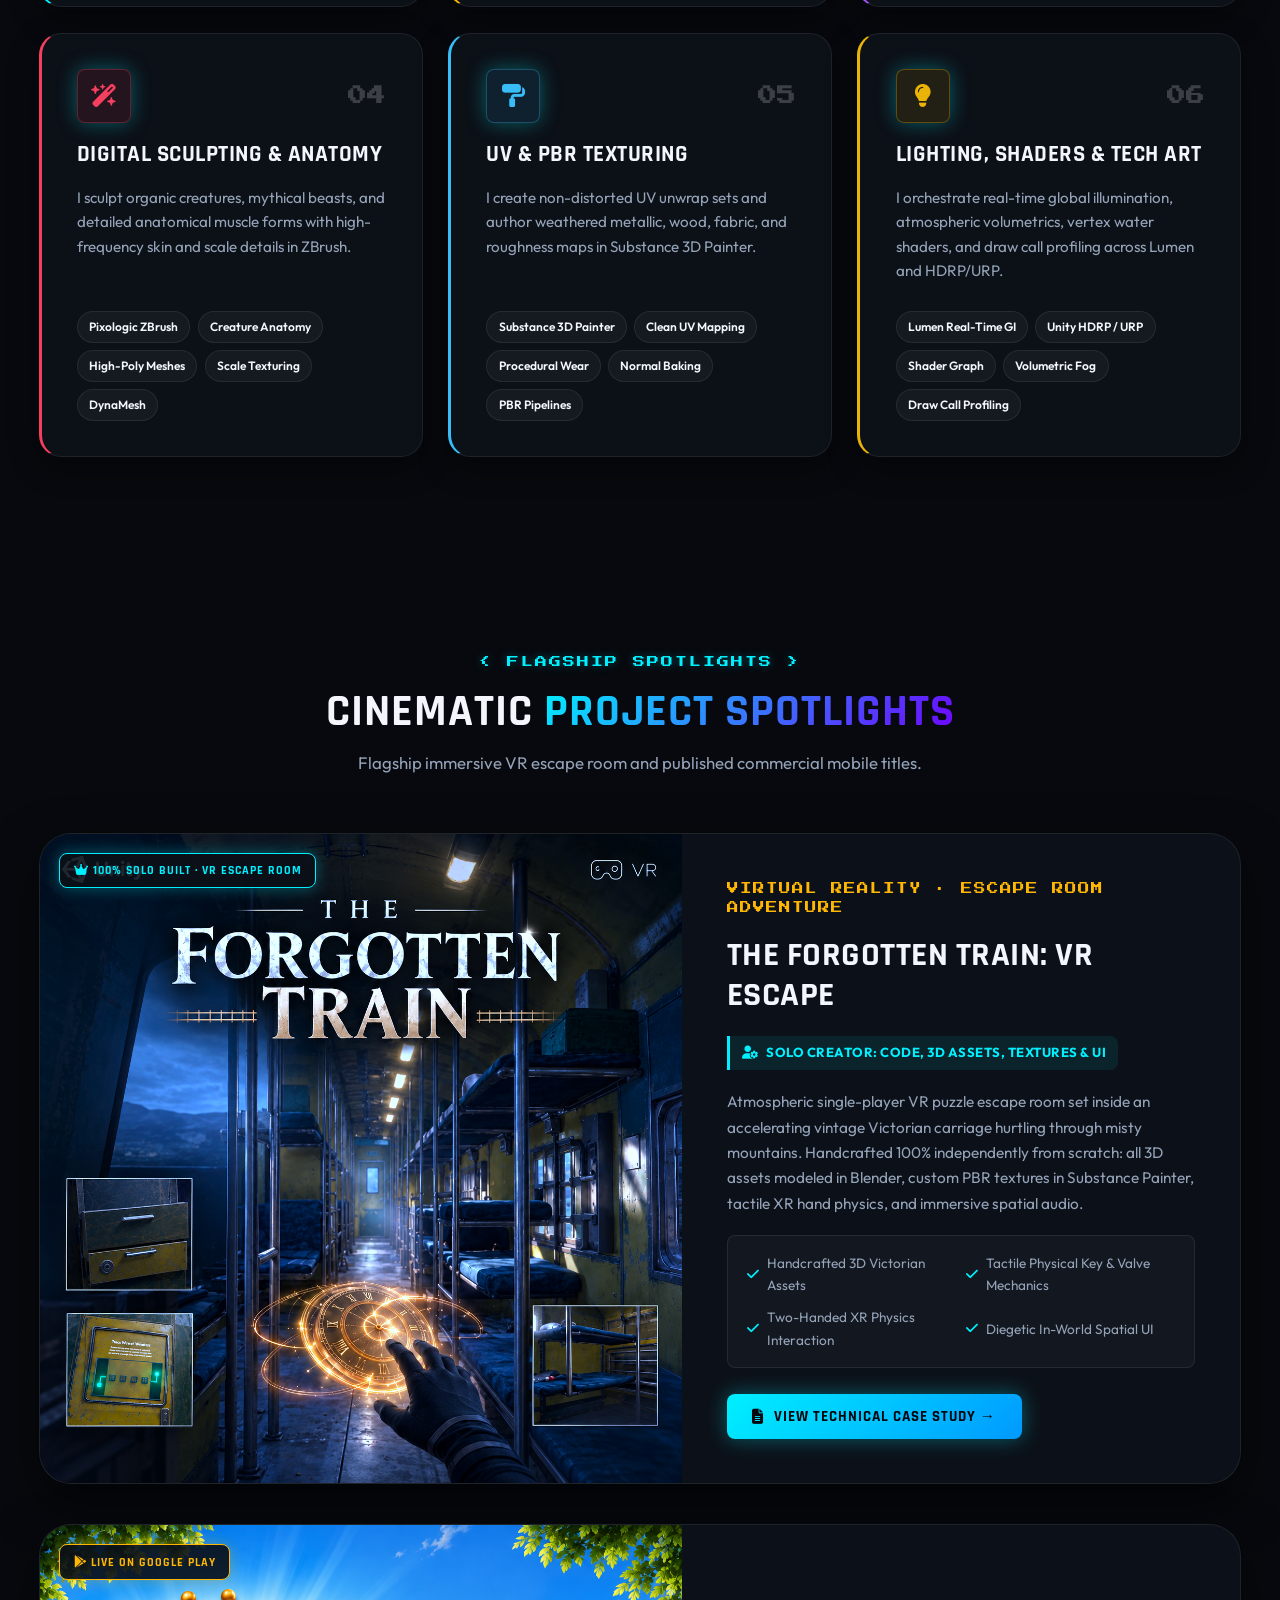
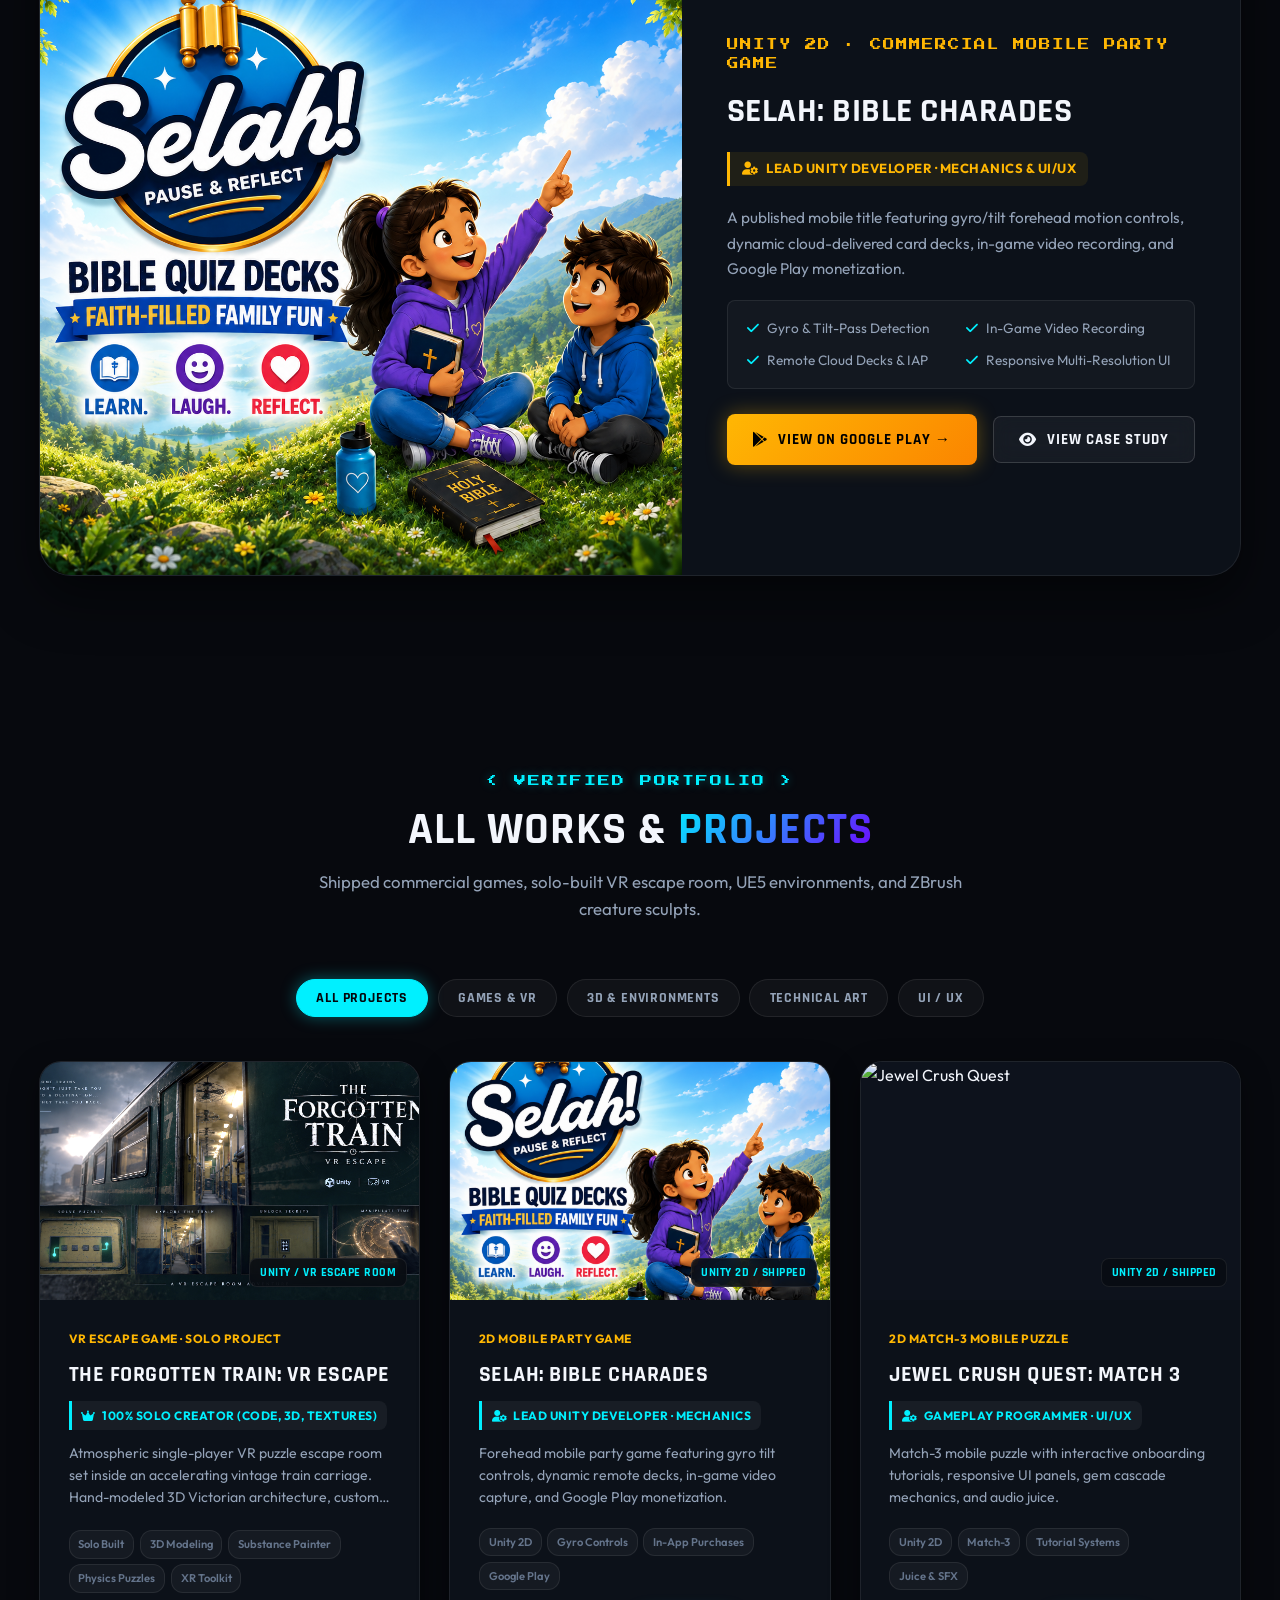
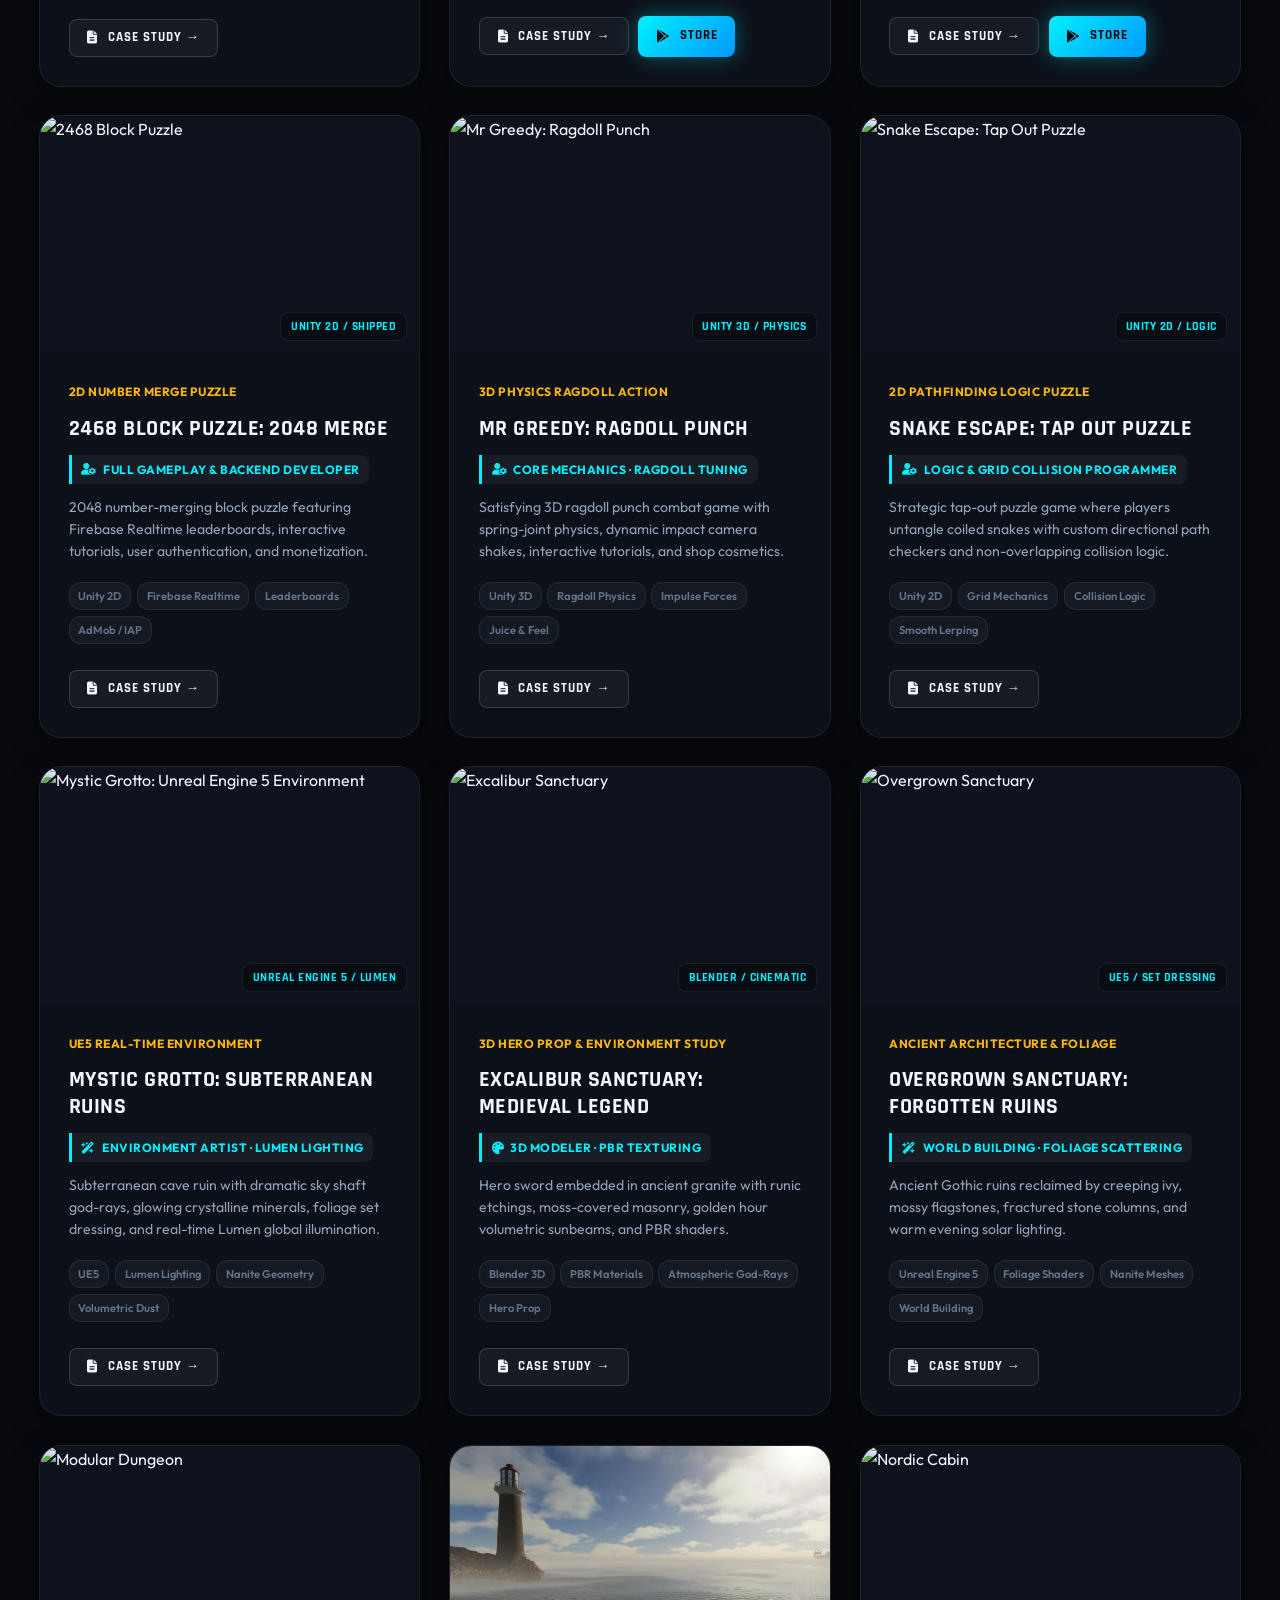
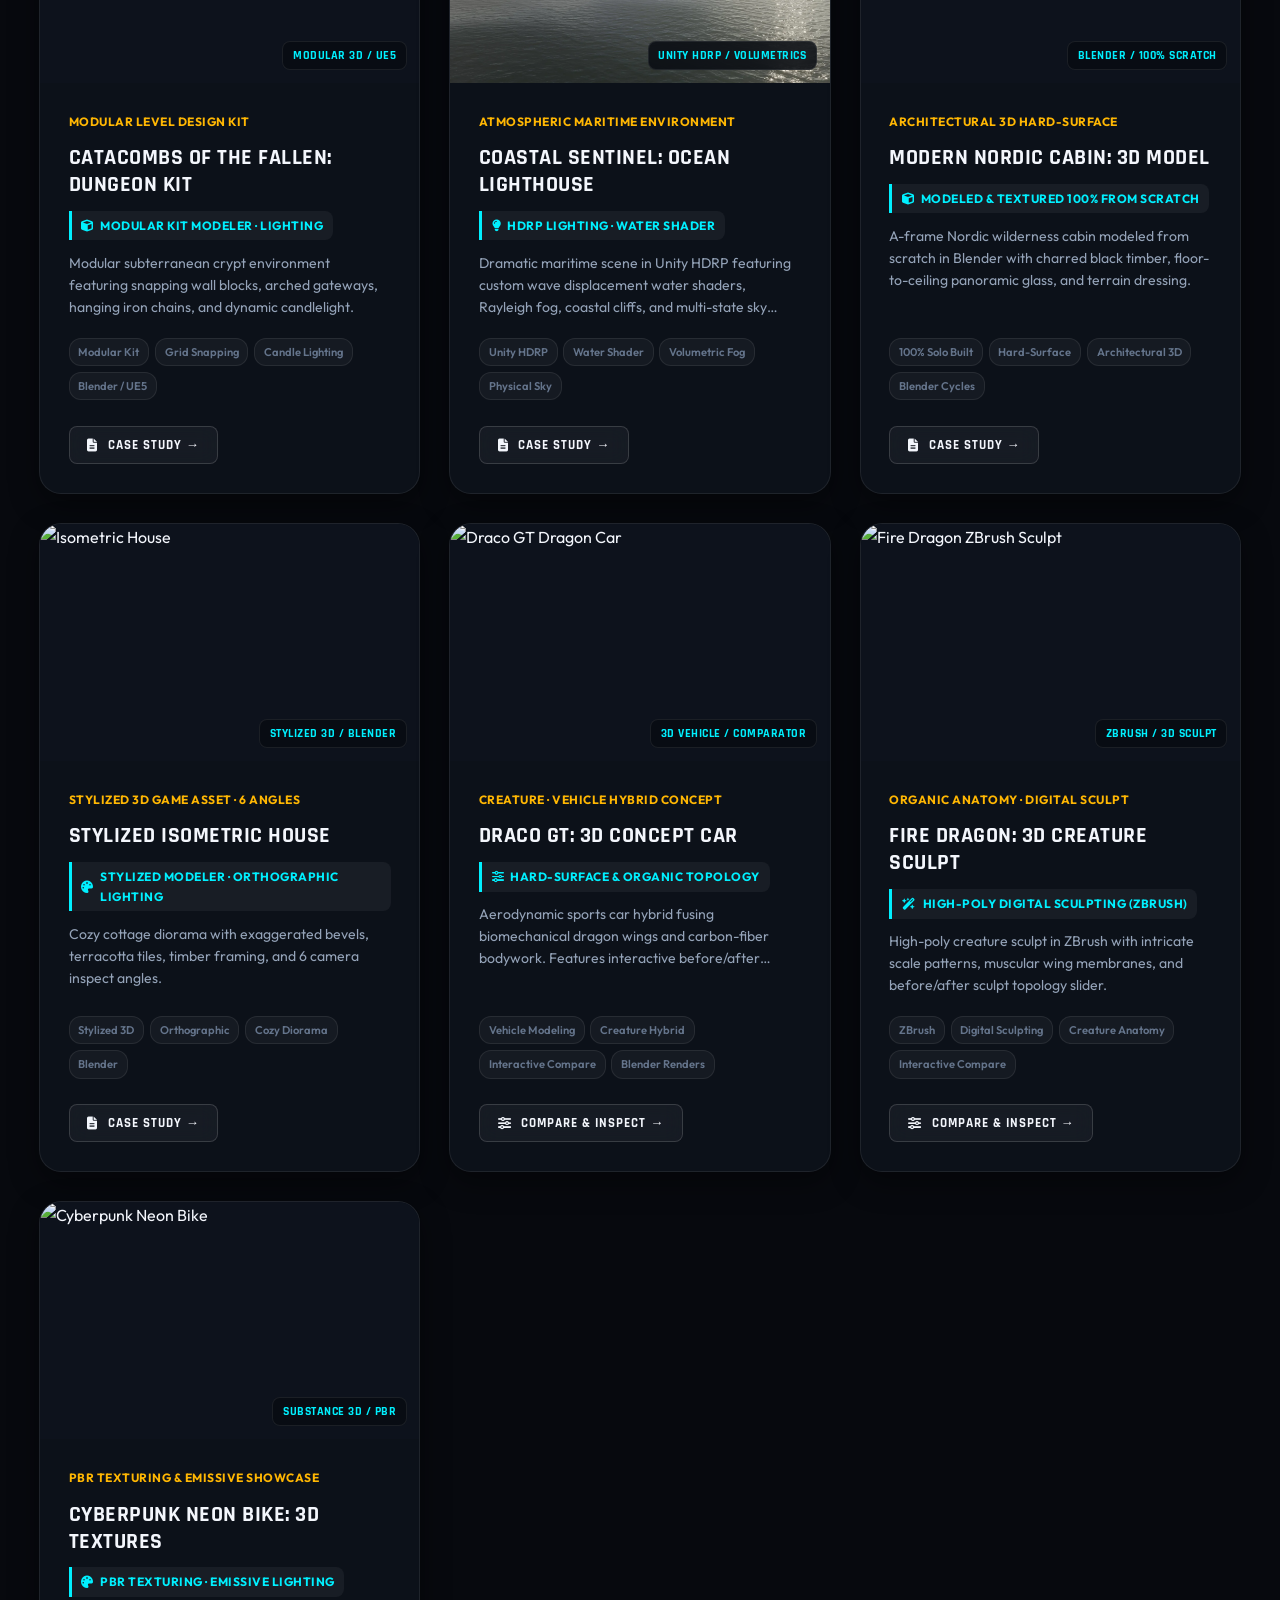
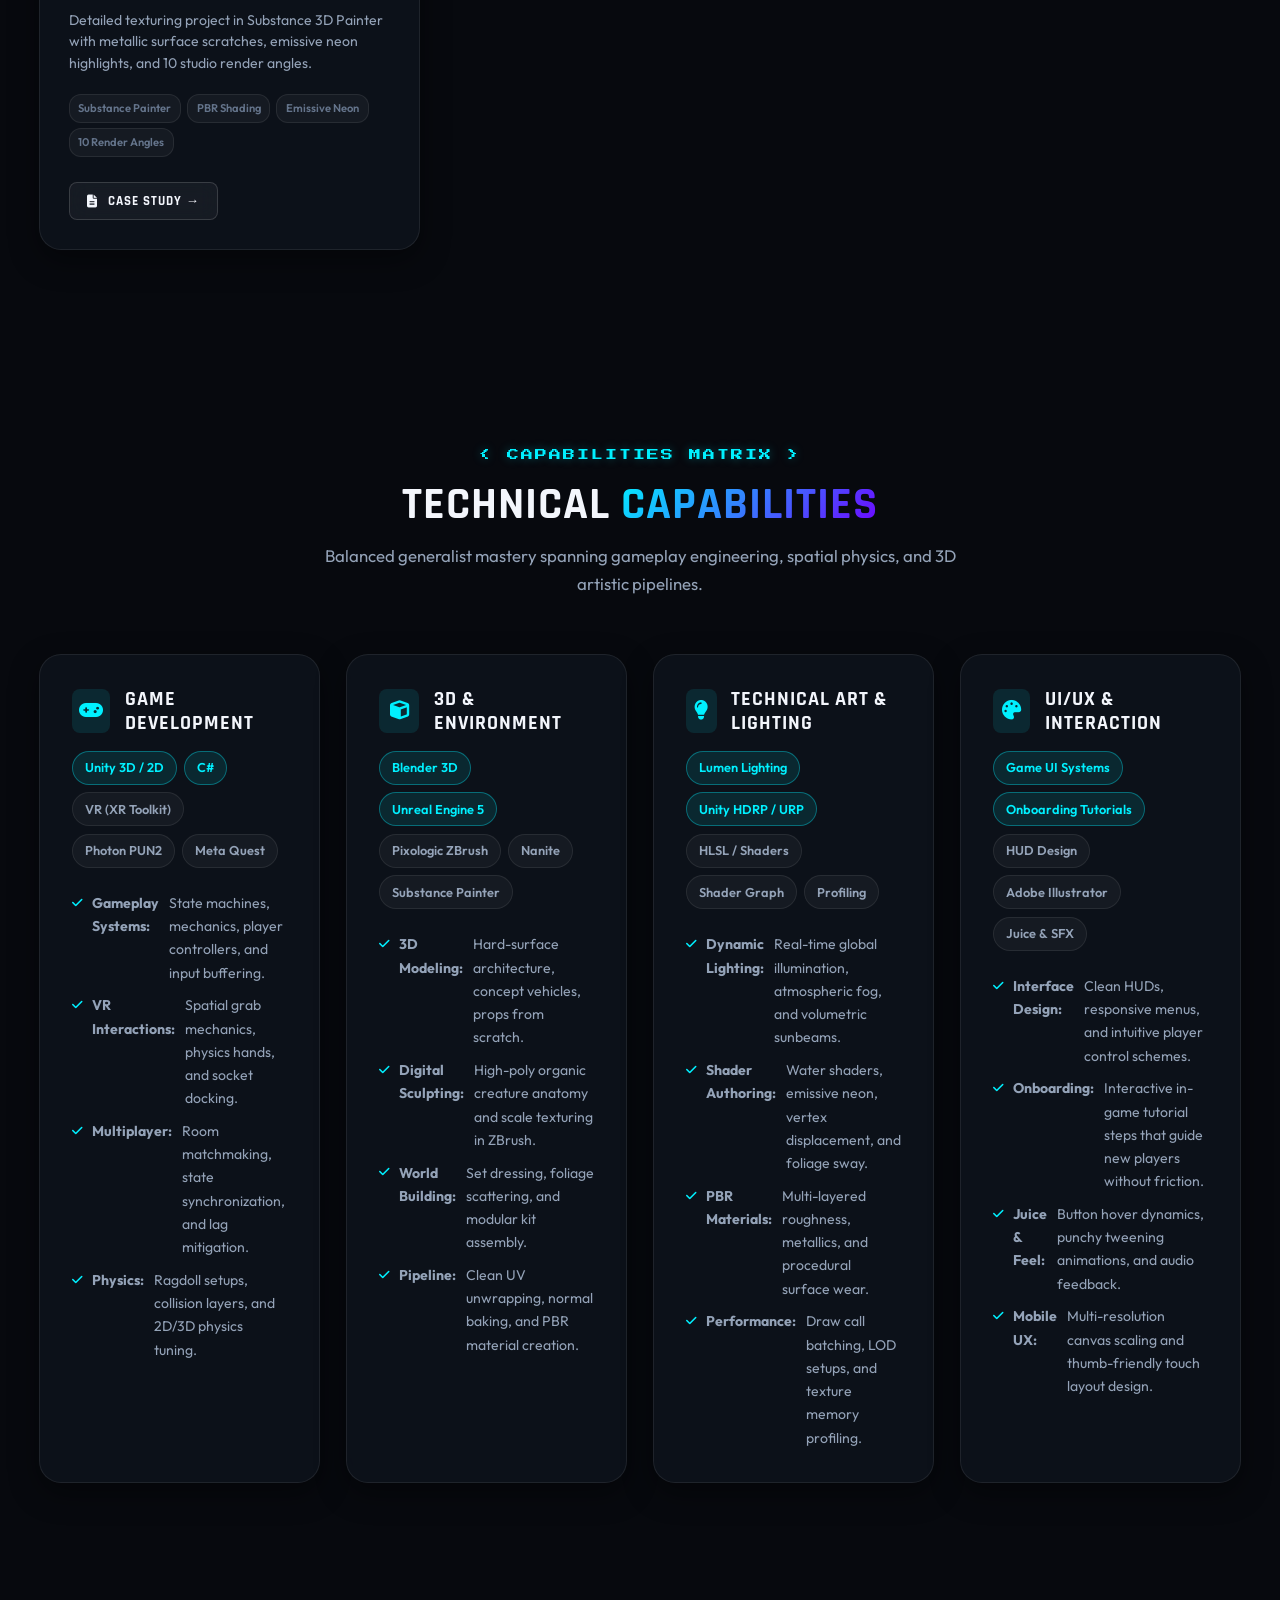
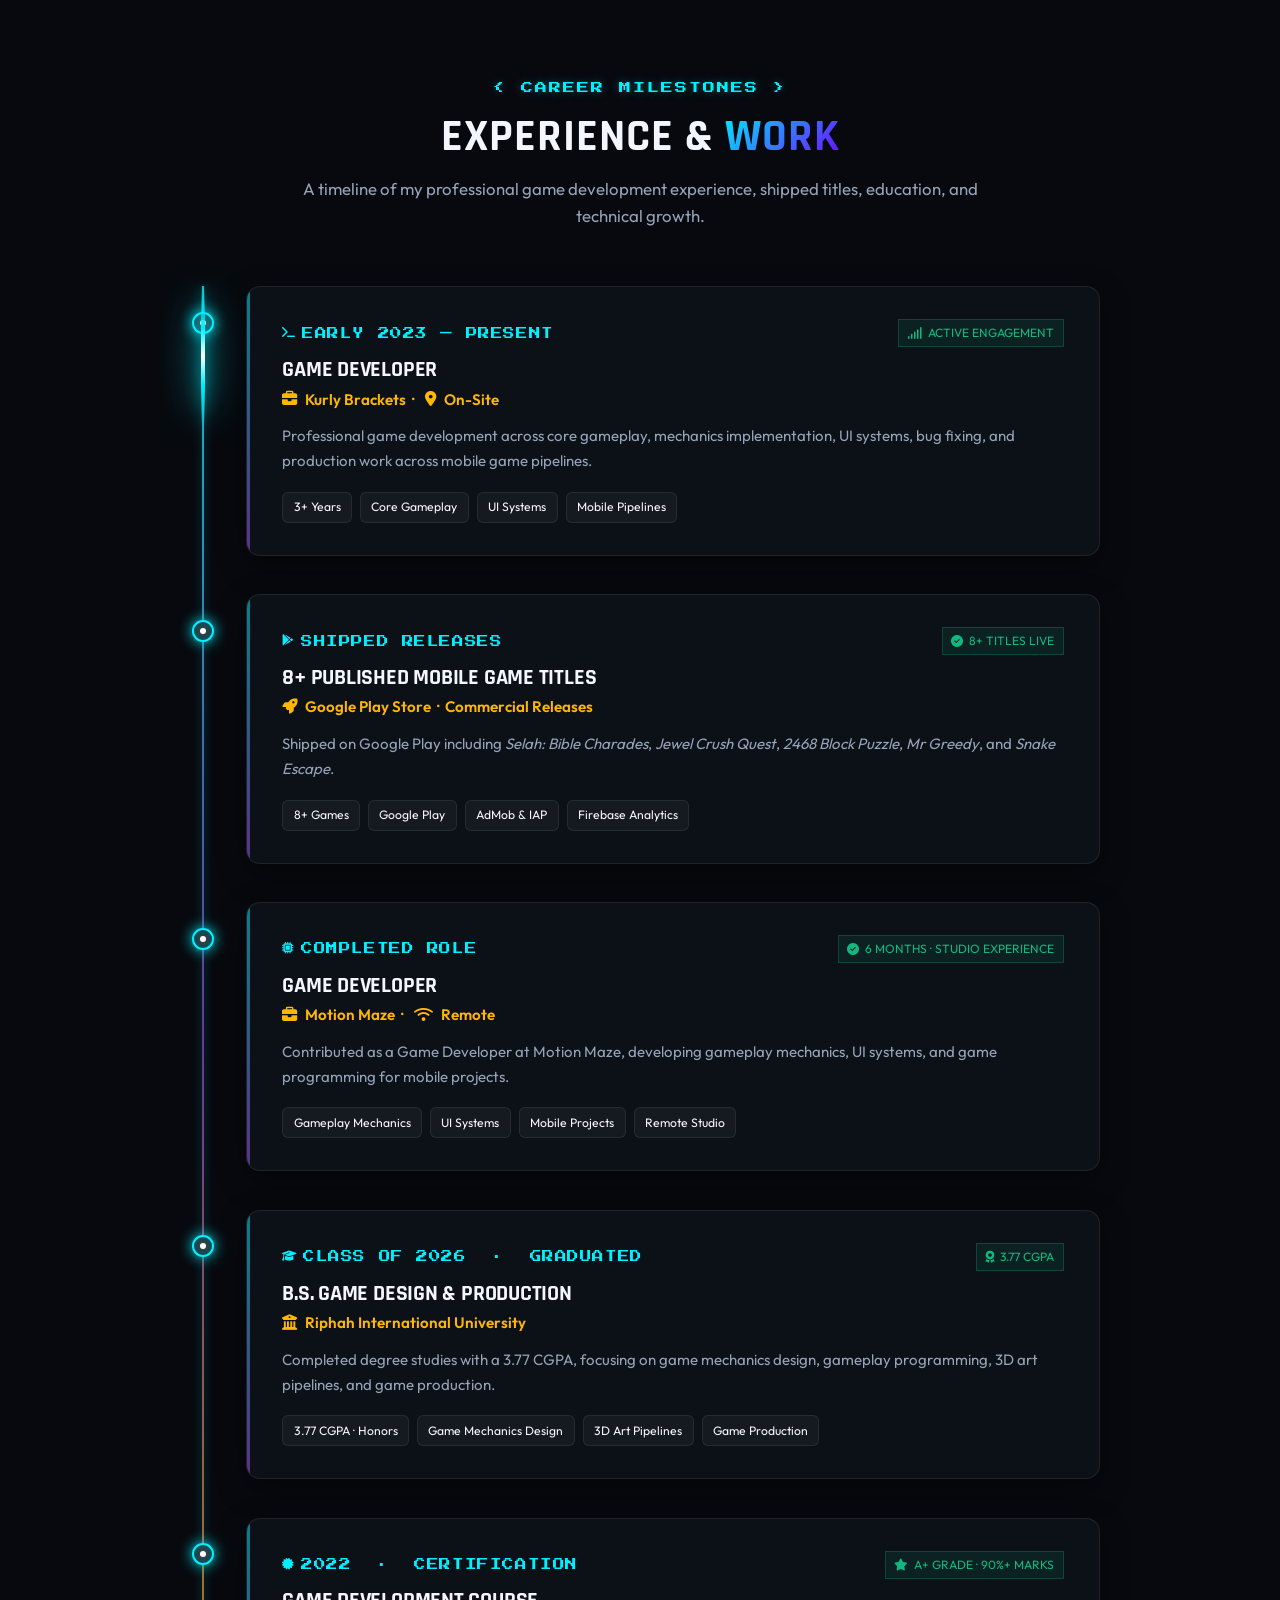
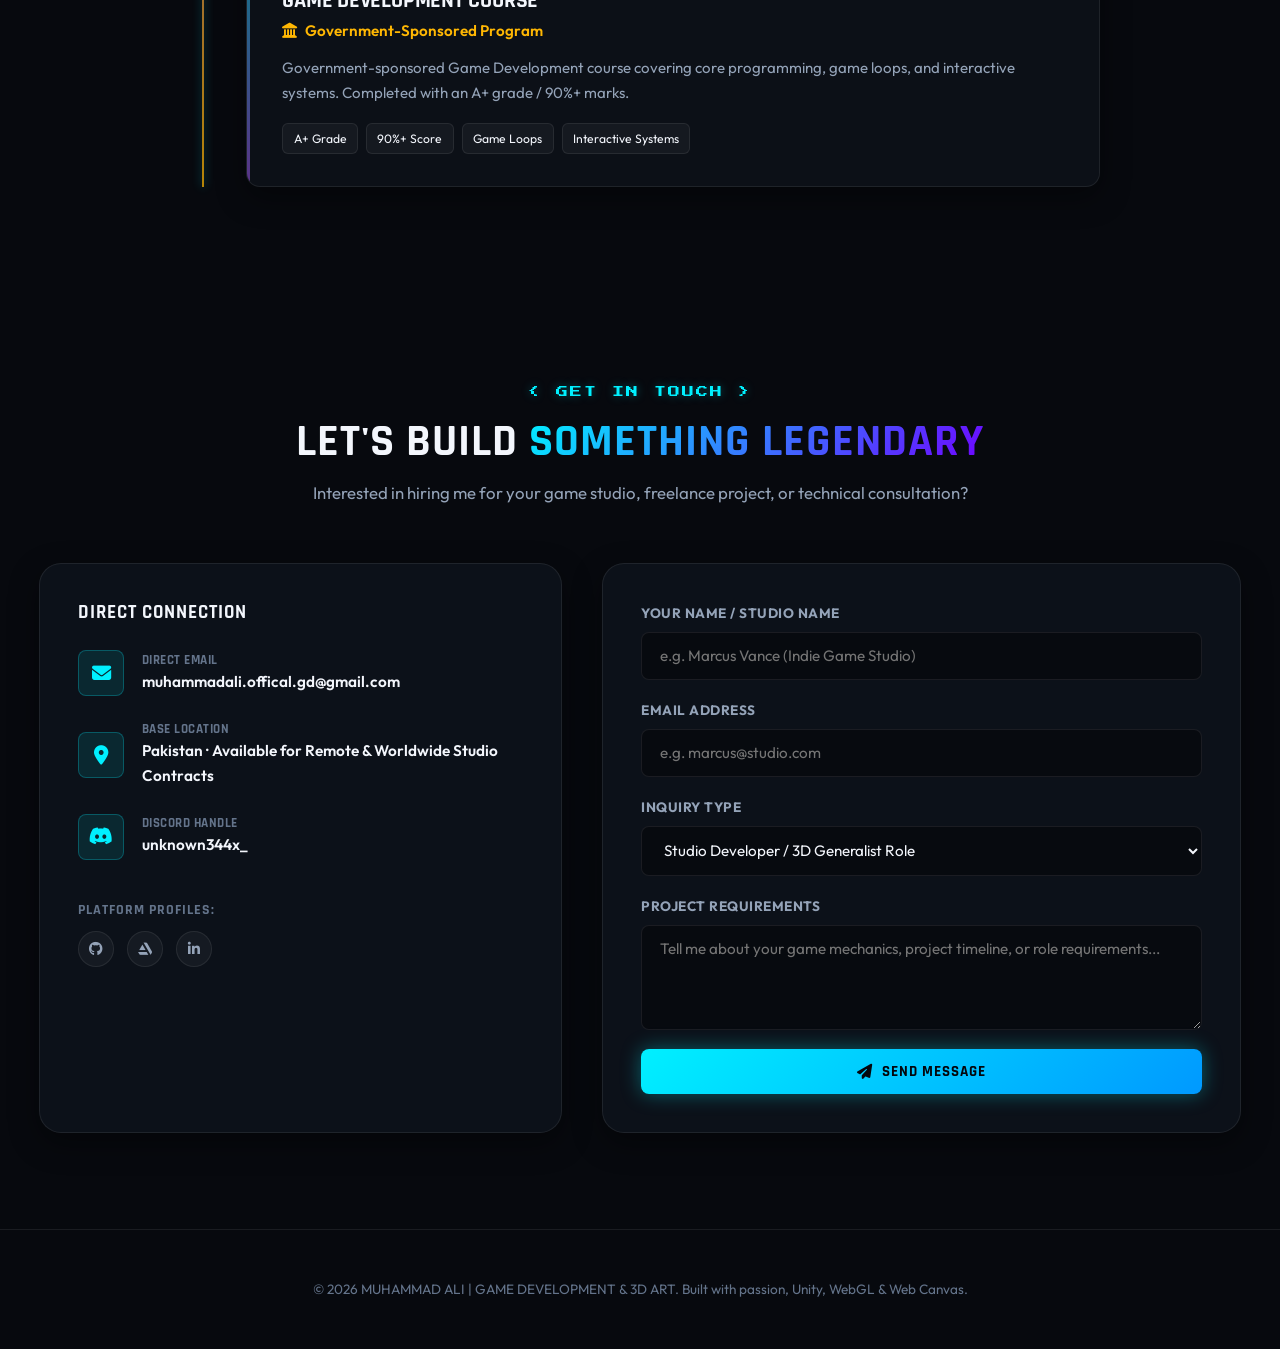
==== commit 8f6ffe88: "Solve some issue the cursor and the badges one" ====
--- a/index.html
+++ b/index.html
@@ -51,15 +51,6 @@
         <div class="cursor-glow" id="cursor-glow"></div>
         <svg class="cursor-pointer" id="cursor-pointer" viewBox="0 0 32 38" width="28" height="34" fill="none" xmlns="http://www.w3.org/2000/svg">
             <defs>
-                <filter id="neon-bloom" x="-40%" y="-40%" width="180%" height="180%">
-                    <feGaussianBlur in="SourceGraphic" stdDeviation="1.6" result="blur1" />
-                    <feGaussianBlur in="SourceGraphic" stdDeviation="3.2" result="blur2" />
-                    <feMerge>
-                        <feMergeNode in="blur2" />
-                        <feMergeNode in="blur1" />
-                        <feMergeNode in="SourceGraphic" />
-                    </feMerge>
-                </filter>
                 <linearGradient id="body-gradient" x1="2" y1="2" x2="24" y2="28" gradientUnits="userSpaceOnUse">
                     <stop offset="0%" stop-color="#3b424d"/>
                     <stop offset="35%" stop-color="#232832"/>
@@ -71,15 +62,21 @@
                     <stop offset="45%" stop-color="#0099ff"/>
                     <stop offset="100%" stop-color="#0055ff"/>
                 </linearGradient>
+                <!-- Orange / Amber Gradient for Light Theme -->
+                <linearGradient id="edge-gradient-orange" x1="2" y1="2" x2="24" y2="28" gradientUnits="userSpaceOnUse">
+                    <stop offset="0%" stop-color="#fbbf24"/>
+                    <stop offset="45%" stop-color="#f59e0b"/>
+                    <stop offset="100%" stop-color="#d97706"/>
+                </linearGradient>
             </defs>
 
             <!-- Outer Neon Ambient Bloom Outline -->
-            <path class="cursor-bloom" filter="url(#neon-bloom)"
+            <path class="cursor-bloom"
                   d="M2 2 L24 23 L12 24 L2 34 Z"
-                  stroke="#00b4ff" stroke-width="2.8" fill="none" stroke-linejoin="round" stroke-linecap="round" />
+                  stroke="#00b4ff" stroke-width="2.6" fill="none" stroke-linejoin="round" stroke-linecap="round" />
 
             <!-- Solid Stealth Gunmetal Body -->
-            <path d="M2 2 L24 23 L12 24 L2 34 Z" fill="url(#body-gradient)" />
+            <path class="cursor-body" d="M2 2 L24 23 L12 24 L2 34 Z" fill="url(#body-gradient)" />
 
             <!-- Sharp Glowing Perimeter Border -->
             <path class="cursor-edge"
@@ -1035,19 +1032,19 @@
                         </div>
                     </div>
 
-                    <!-- 02: 12+ Shipped Titles Achievement -->
+                    <!-- 02: 8+ Shipped Titles Achievement -->
                     <div class="timeline-item">
                         <div class="timeline-dot"></div>
                         <div class="glass-panel timeline-content spotlight-card">
                             <div class="timeline-header">
                                 <span class="timeline-date"><i class="fa-brands fa-google-play"></i> SHIPPED RELEASES</span>
-                                <span class="timeline-status"><i class="fa-solid fa-circle-check"></i> 12+ TITLES LIVE</span>
-                            </div>
-                            <h3 class="timeline-role">12+ Published Mobile Game Titles</h3>
+                                <span class="timeline-status"><i class="fa-solid fa-circle-check"></i> 8+ TITLES LIVE</span>
+                            </div>
+                            <h3 class="timeline-role">8+ Published Mobile Game Titles</h3>
                             <div class="timeline-company"><i class="fa-solid fa-rocket"></i> Google Play Store &nbsp;&middot;&nbsp; Commercial Releases</div>
                             <p>Shipped on Google Play including <em>Selah: Bible Charades</em>, <em>Jewel Crush Quest</em>, <em>2468 Block Puzzle</em>, <em>Mr Greedy</em>, and <em>Snake Escape</em>.</p>
                             <div class="timeline-tags">
-                                <span class="timeline-pill">12+ Games</span>
+                                <span class="timeline-pill">8+ Games</span>
                                 <span class="timeline-pill">Google Play</span>
                                 <span class="timeline-pill">AdMob &amp; IAP</span>
                                 <span class="timeline-pill">Firebase Analytics</span>
--- a/style.css
+++ b/style.css
@@ -502,7 +502,7 @@
 
 /* Ensure no default system pointer hand appears on interactive elements while custom cursor is active */
 @media (hover: hover) and (pointer: fine) {
-  *, *::before, *::after, a, button, input, select, textarea, [role="button"] {
+  html, body, *, *::before, *::after, a, button, input, select, textarea, [role="button"] {
     cursor: none !important;
   }
 }
@@ -3166,21 +3166,24 @@
 }
 
 /* ==========================================================================
-   11. CUSTOM SCI-FI ARROW CURSOR (Responsive, Zero-Lag, Living Pulse)
+   11. CUSTOM SCI-FI ARROW CURSOR (Zero-Lag 1:1 Hardware Response & Adaptive Theme)
    ========================================================================== */
 .custom-cursor-wrap {
   position: fixed;
   top: 0;
   left: 0;
-  pointer-events: none;
-  z-index: 99999;
-  transform: translate(0, 0);
+  pointer-events: none !important;
+  z-index: 9999999;
+  transform: translate3d(-100px, -100px, 0);
   will-change: transform;
-  transition: opacity 0.2s ease;
+  /* Strictly isolate opacity so transform NEVER inherits transitions */
+  transition: opacity 0.15s ease !important;
+  transition-property: opacity !important;
   contain: layout style;
-}
-
-/* Ambient glow orb behind pointer */
+  opacity: 0;
+}
+
+/* Ambient glow orb behind pointer - Pure GPU radial gradient, no blur filter */
 .cursor-glow {
   position: absolute;
   top: -10px;
@@ -3188,11 +3191,9 @@
   width: 44px;
   height: 44px;
   border-radius: 50%;
-  background: radial-gradient(circle, rgba(0, 180, 255, 0.4) 0%, rgba(0, 140, 255, 0.12) 45%, transparent 70%);
-  filter: blur(4px);
+  background: radial-gradient(circle, rgba(0, 216, 255, 0.45) 0%, rgba(0, 140, 255, 0.14) 45%, transparent 70%);
   pointer-events: none;
-  animation: cursorPulse 2.4s ease-in-out infinite alternate;
-  transition: width 0.25s cubic-bezier(0.2, 0, 0.2, 1), height 0.25s cubic-bezier(0.2, 0, 0.2, 1), background 0.25s ease, opacity 0.25s ease;
+  transition: width 0.15s ease, height 0.15s ease, top 0.15s ease, left 0.15s ease, background 0.2s ease, opacity 0.2s ease;
 }
 
 /* SVG Sci-Fi Pointer */
@@ -3200,60 +3201,43 @@
   position: relative;
   display: block;
   overflow: visible;
-  filter: drop-shadow(0 0 8px rgba(0, 180, 255, 0.9)) drop-shadow(0 2px 12px rgba(0, 0, 0, 0.95));
+  filter: drop-shadow(0 0 7px rgba(0, 216, 255, 0.9)) drop-shadow(0 2px 10px rgba(0, 0, 0, 0.9));
   transform-origin: 2px 2px;
-  transition: transform 0.15s cubic-bezier(0.2, 0, 0.2, 1);
+  transition: transform 0.12s cubic-bezier(0.2, 0, 0.2, 1), filter 0.2s ease;
 }
 
 .cursor-bloom {
   opacity: 0.85;
-  animation: cursorNeonFlicker 3s ease-in-out infinite alternate;
+  transition: stroke 0.25s ease, opacity 0.2s ease;
+}
+
+.cursor-body {
+  transition: fill 0.25s ease;
 }
 
 .cursor-edge {
-  filter: drop-shadow(0 0 4px #00d8ff);
-}
-
-/* Living breathing animations */
-@keyframes cursorPulse {
-  0% {
-    transform: scale(0.9);
-    opacity: 0.55;
-  }
-  100% {
-    transform: scale(1.2);
-    opacity: 0.95;
-  }
-}
-
-@keyframes cursorNeonFlicker {
-  0%, 100% {
-    opacity: 0.8;
-  }
-  50% {
-    opacity: 1;
-  }
+  filter: drop-shadow(0 0 3px #00d8ff);
+  transition: stroke 0.25s ease, filter 0.25s ease;
 }
 
 /* Hover state on interactive elements (links, buttons, cards) */
 .custom-cursor-wrap.is-hovering .cursor-pointer {
   transform: scale(1.15);
-  filter: drop-shadow(0 0 12px rgba(0, 216, 255, 0.95)) drop-shadow(0 0 24px rgba(0, 140, 255, 0.6)) drop-shadow(0 4px 16px rgba(0, 0, 0, 0.95));
+  filter: drop-shadow(0 0 10px rgba(0, 240, 255, 1)) drop-shadow(0 0 20px rgba(0, 140, 255, 0.55)) drop-shadow(0 4px 14px rgba(0, 0, 0, 0.9));
 }
 
 .custom-cursor-wrap.is-hovering .cursor-glow {
-  width: 54px;
-  height: 54px;
+  width: 52px;
+  height: 52px;
   top: -14px;
   left: -14px;
-  background: radial-gradient(circle, rgba(0, 220, 255, 0.6) 0%, rgba(0, 160, 255, 0.22) 50%, transparent 75%);
-  filter: blur(6px);
+  background: radial-gradient(circle, rgba(0, 240, 255, 0.6) 0%, rgba(0, 160, 255, 0.2) 50%, transparent 75%);
 }
 
 /* Clicking / Active state */
 .custom-cursor-wrap.is-clicking .cursor-pointer {
-  transform: scale(0.92) translate(1px, 1px);
-  filter: drop-shadow(0 0 16px rgba(0, 240, 255, 1)) drop-shadow(0 0 8px rgba(0, 180, 255, 0.8));
+  transform: scale(0.9) translate(1px, 1px);
+  filter: drop-shadow(0 0 15px rgba(0, 240, 255, 1)) drop-shadow(0 0 6px rgba(0, 180, 255, 0.8));
 }
 
 .custom-cursor-wrap.is-clicking .cursor-glow {
@@ -3262,6 +3246,49 @@
 
 .custom-cursor-wrap.is-clicking .cursor-edge {
   stroke: #00f0ff;
+}
+
+/* ==========================================================================
+   LIGHT THEME CURSOR: CYBER AMBER / ORANGE ACCENT
+   ========================================================================== */
+[data-theme="light"] .cursor-pointer {
+  filter: drop-shadow(0 0 7px rgba(245, 158, 11, 0.95)) drop-shadow(0 2px 6px rgba(0, 0, 0, 0.25)) !important;
+}
+
+[data-theme="light"] .cursor-bloom {
+  stroke: #f59e0b !important;
+  opacity: 0.9;
+}
+
+[data-theme="light"] .cursor-edge {
+  stroke: url(#edge-gradient-orange) !important;
+  filter: drop-shadow(0 0 4px rgba(245, 158, 11, 0.95)) !important;
+}
+
+[data-theme="light"] .cursor-glow {
+  background: radial-gradient(circle, rgba(245, 158, 11, 0.45) 0%, rgba(217, 119, 6, 0.14) 45%, transparent 70%) !important;
+}
+
+[data-theme="light"] .custom-cursor-wrap.is-hovering .cursor-pointer {
+  transform: scale(1.15);
+  filter: drop-shadow(0 0 12px rgba(245, 158, 11, 1)) drop-shadow(0 0 22px rgba(217, 119, 6, 0.55)) drop-shadow(0 2px 8px rgba(0, 0, 0, 0.3)) !important;
+}
+
+[data-theme="light"] .custom-cursor-wrap.is-hovering .cursor-glow {
+  background: radial-gradient(circle, rgba(251, 191, 36, 0.6) 0%, rgba(245, 158, 11, 0.22) 50%, transparent 75%) !important;
+}
+
+[data-theme="light"] .custom-cursor-wrap.is-clicking .cursor-pointer {
+  transform: scale(0.9) translate(1px, 1px);
+  filter: drop-shadow(0 0 16px rgba(245, 158, 11, 1)) drop-shadow(0 0 8px rgba(217, 119, 6, 0.85)) !important;
+}
+
+[data-theme="light"] .custom-cursor-wrap.is-clicking .cursor-glow {
+  background: radial-gradient(circle, rgba(251, 191, 36, 0.8) 0%, rgba(245, 158, 11, 0.3) 50%, transparent 75%) !important;
+}
+
+[data-theme="light"] .custom-cursor-wrap.is-clicking .cursor-edge {
+  stroke: #fbbf24 !important;
 }
 
 /* Hide custom cursor on mobile/touch devices */
@@ -3342,11 +3369,14 @@
   filter: blur(0);
 }
 
-/* Sequential Stagger Delays for Timeline Milestones */
+/* Sequential Stagger Delays for Timeline Milestones (Strict Top-to-Bottom Order) */
 .timeline.reveal-stagger > .timeline-item:nth-child(1) { transition-delay: 80ms; }
-.timeline.reveal-stagger > .timeline-item:nth-child(2) { transition-delay: 260ms; }
-.timeline.reveal-stagger > .timeline-item:nth-child(3) { transition-delay: 440ms; }
-.timeline.reveal-stagger > .timeline-item:nth-child(4) { transition-delay: 620ms; }
+.timeline.reveal-stagger > .timeline-item:nth-child(2) { transition-delay: 240ms; }
+.timeline.reveal-stagger > .timeline-item:nth-child(3) { transition-delay: 400ms; }
+.timeline.reveal-stagger > .timeline-item:nth-child(4) { transition-delay: 560ms; }
+.timeline.reveal-stagger > .timeline-item:nth-child(5) { transition-delay: 720ms; }
+.timeline.reveal-stagger > .timeline-item:nth-child(6) { transition-delay: 880ms; }
+.timeline.reveal-stagger > .timeline-item:nth-child(n+7) { transition-delay: 1040ms; }
 
 /* Core Disciplines & Craft: Cinematic glide up one-by-one with blur dissipation */
 .disciplines-grid > .discipline-card.reveal {
@@ -3796,14 +3826,6 @@
   background: rgba(239, 68, 68, 0.06);
 }
 
-[data-theme="light"] .cursor-pointer {
-  filter: drop-shadow(0 2px 8px rgba(0, 0, 0, 0.25)) drop-shadow(0 0 6px rgba(0, 119, 182, 0.6));
-}
-
-[data-theme="light"] .custom-cursor-wrap.is-hovering .cursor-glow {
-  background: radial-gradient(circle, rgba(0, 119, 182, 0.35) 0%, rgba(0, 119, 182, 0.1) 50%, transparent 75%);
-}
-
 /* ==========================================================================
    11. RESPONSIVE BREAKPOINTS
    ========================================================================== */
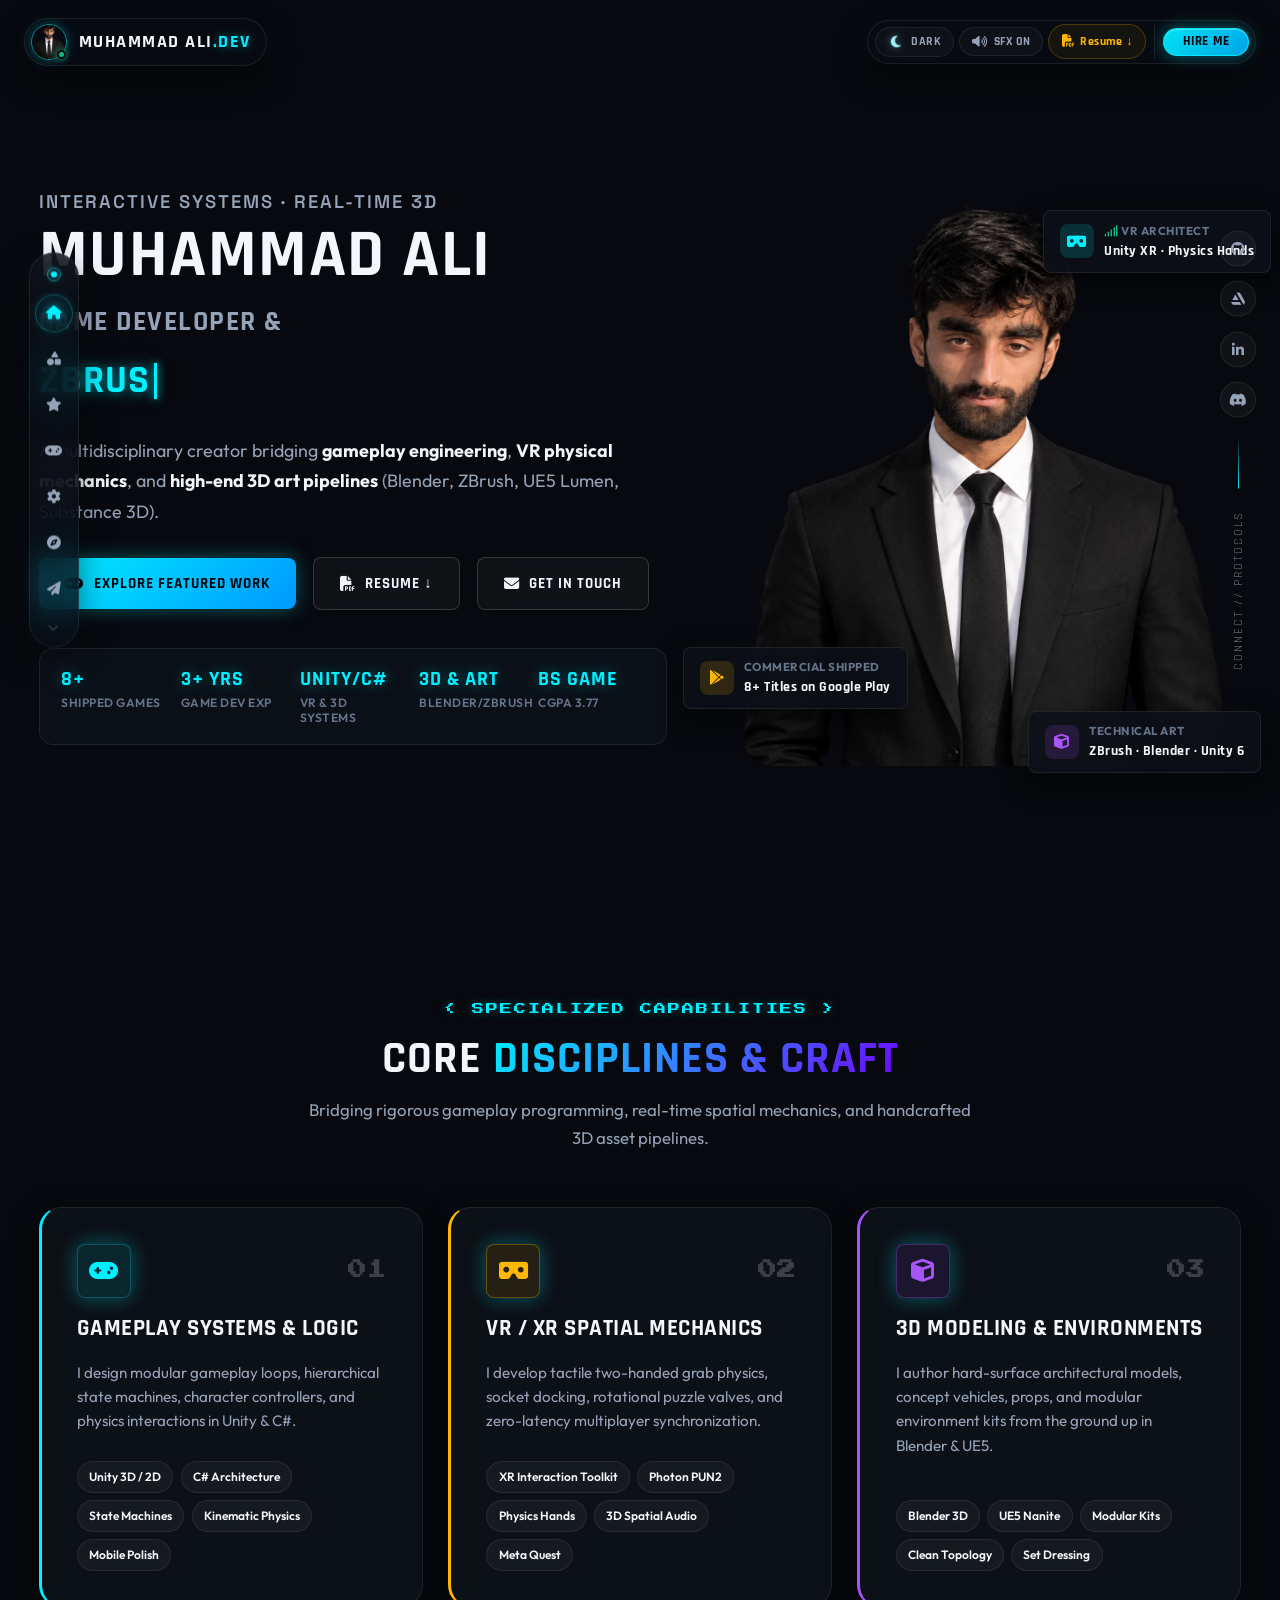
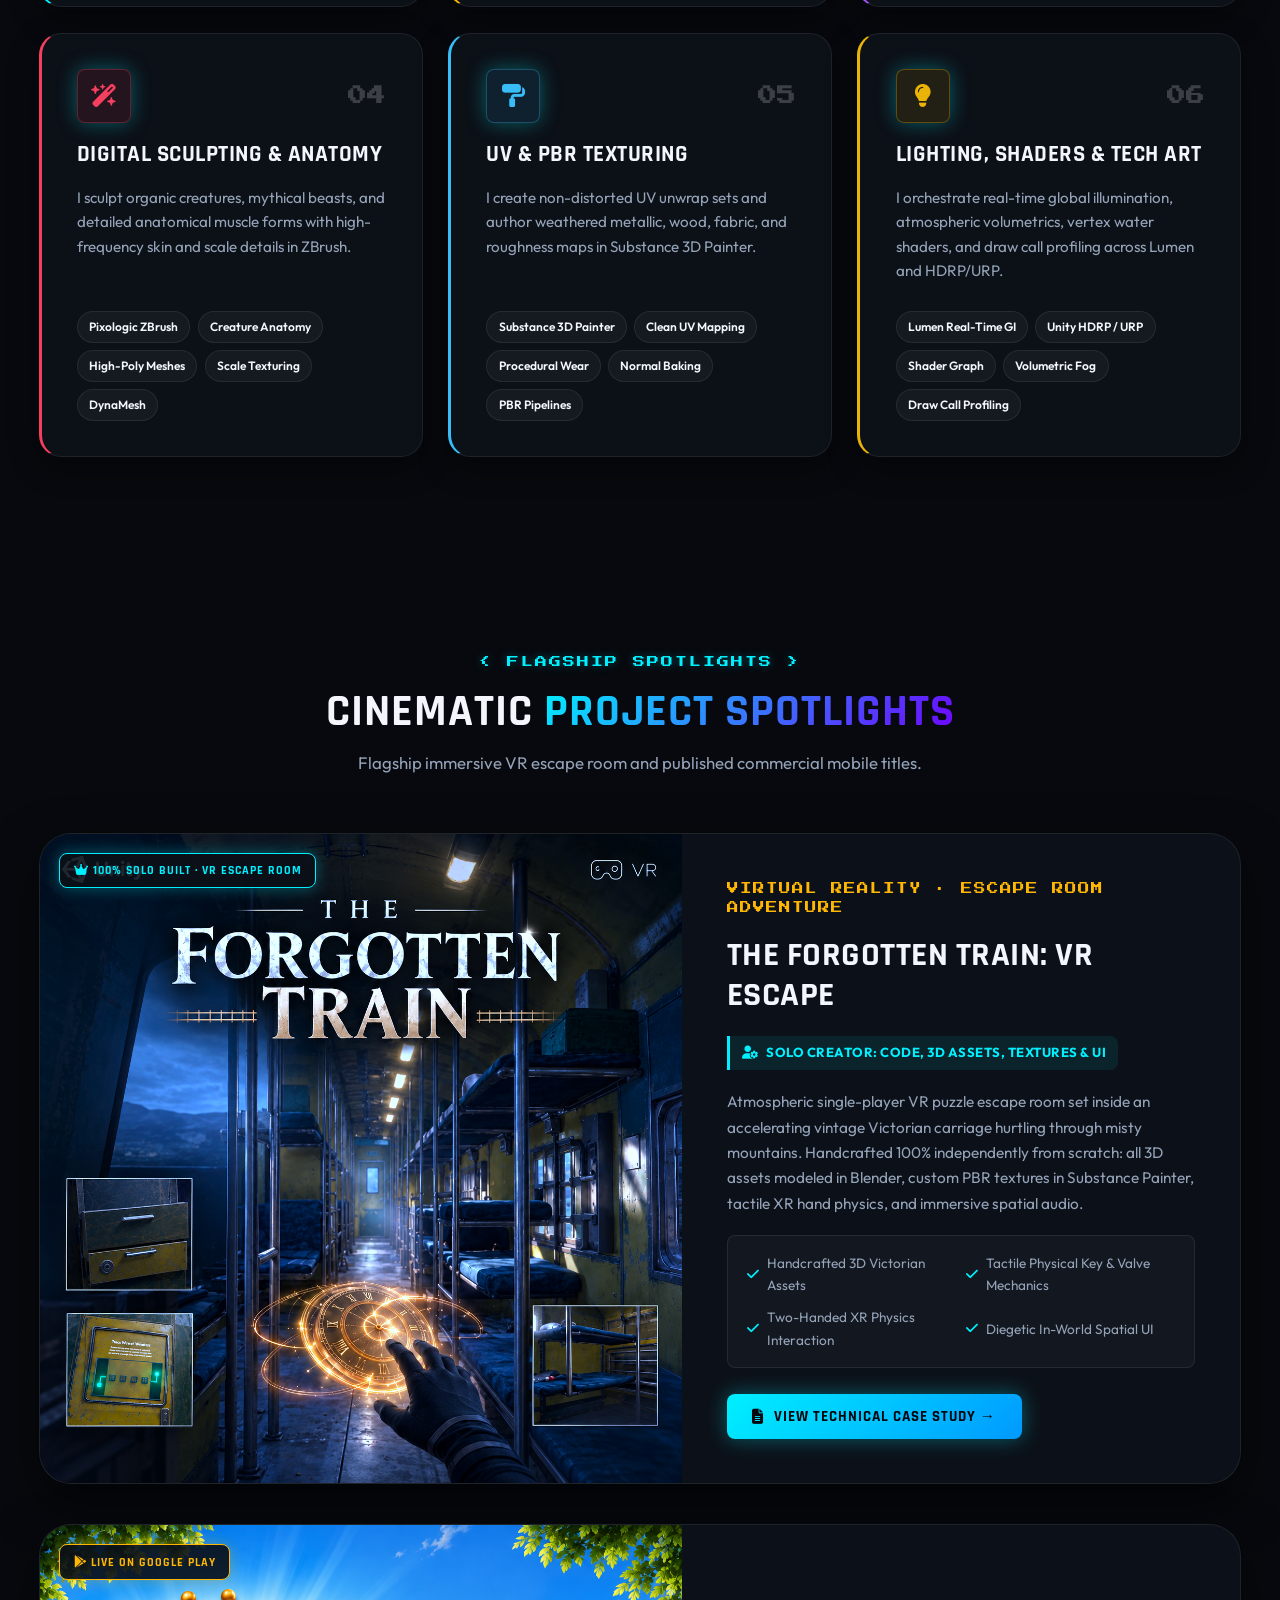
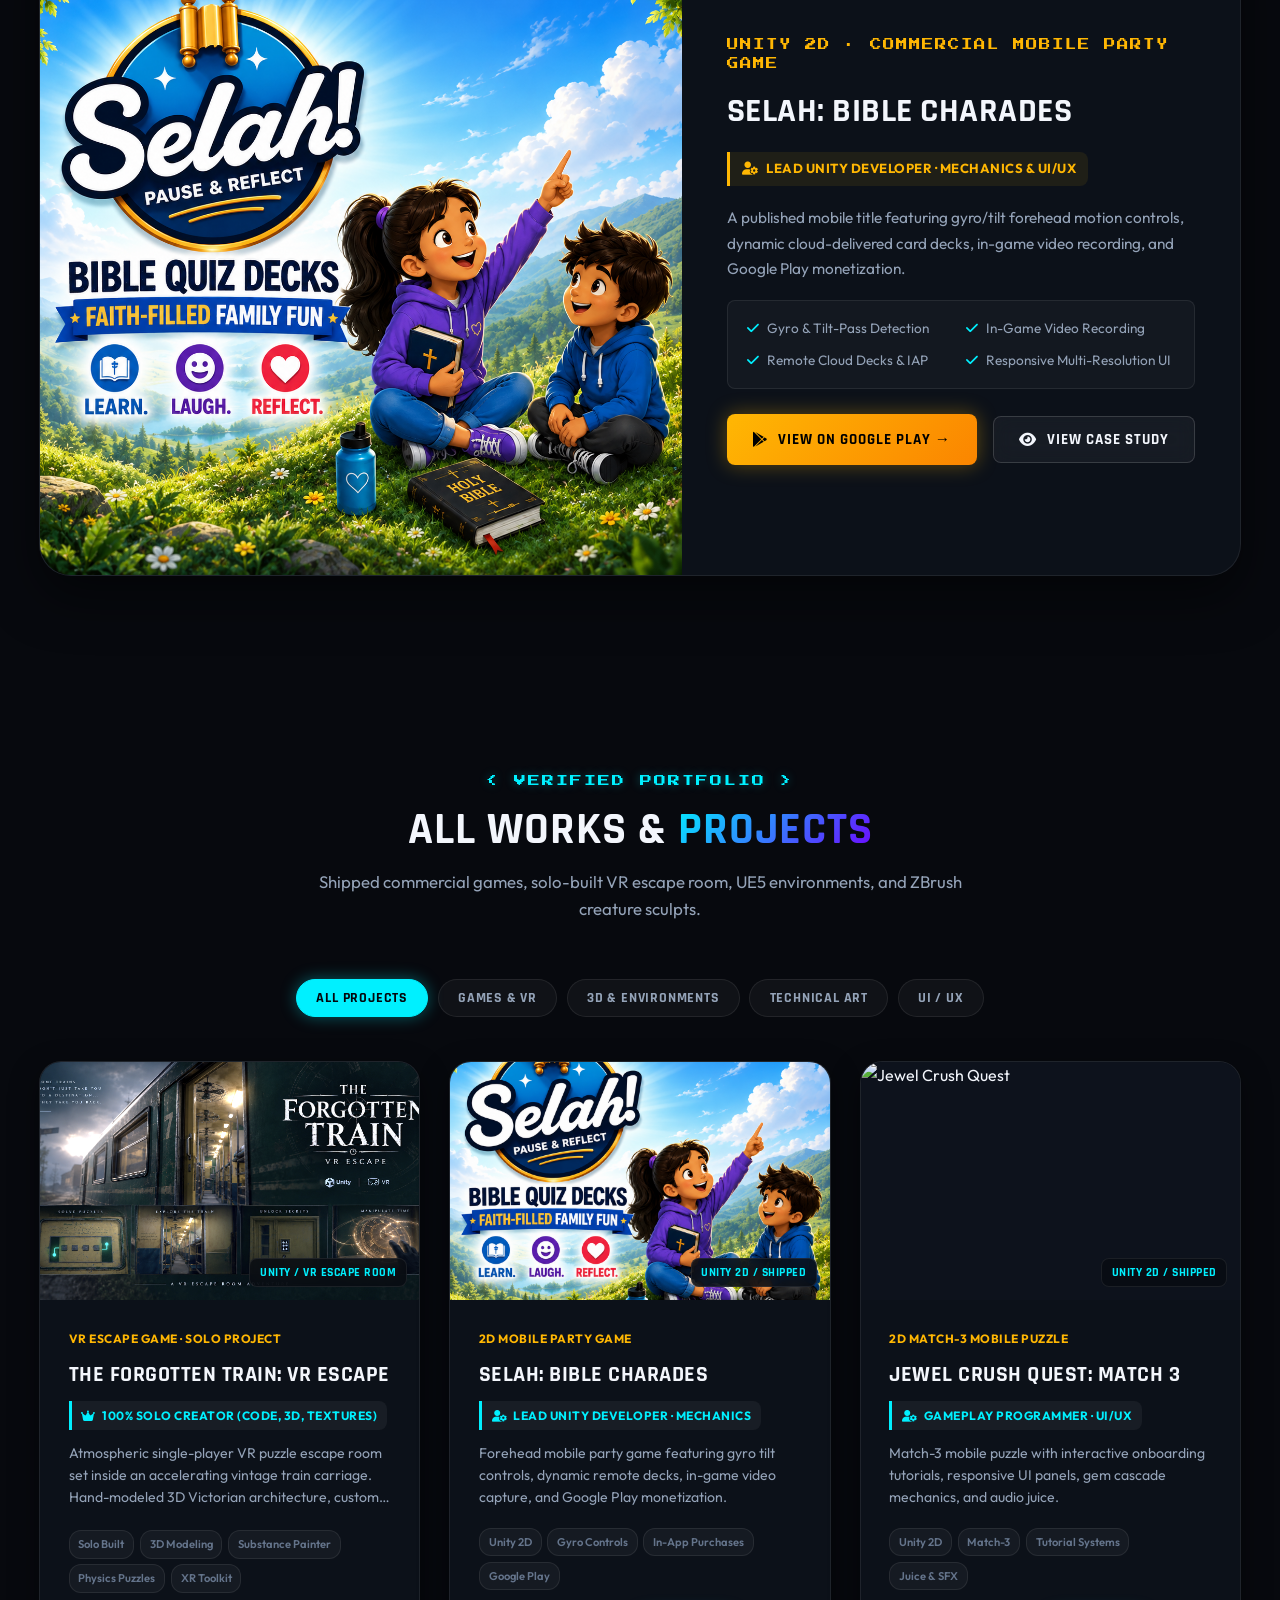
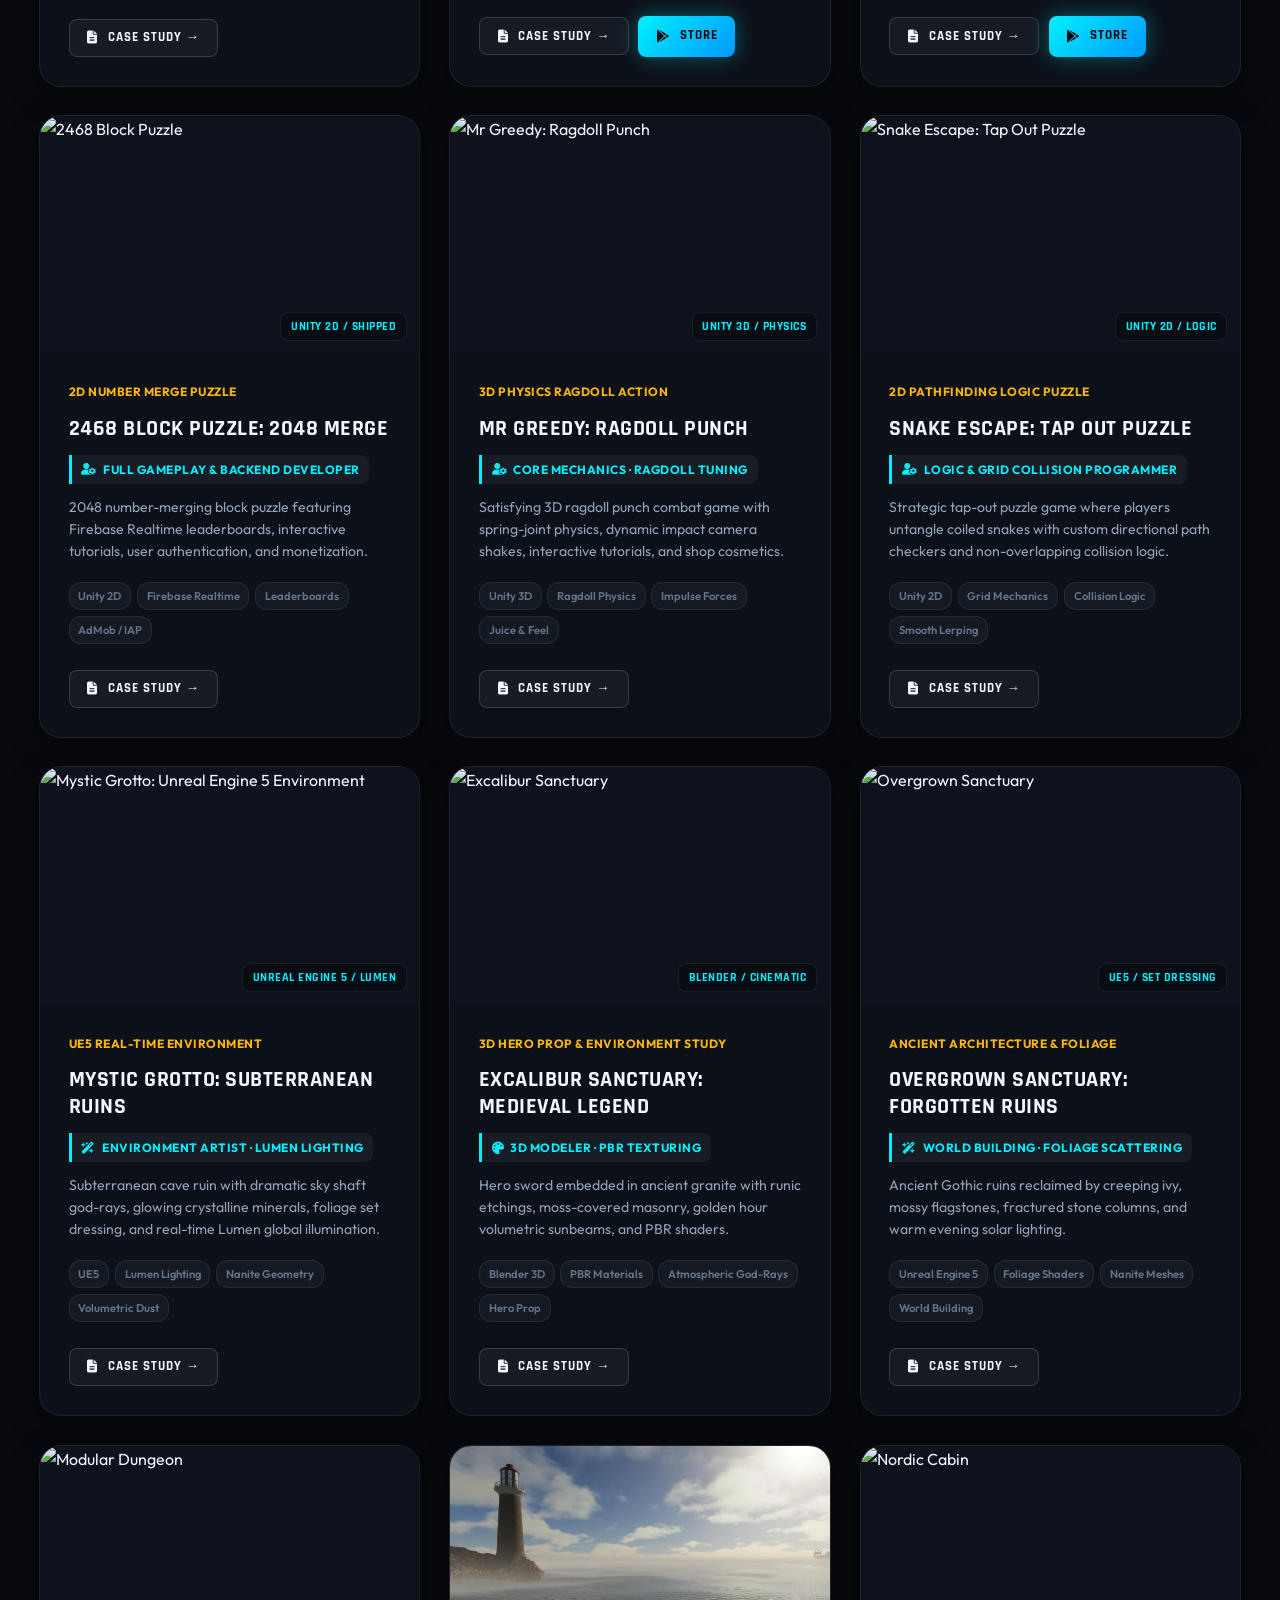
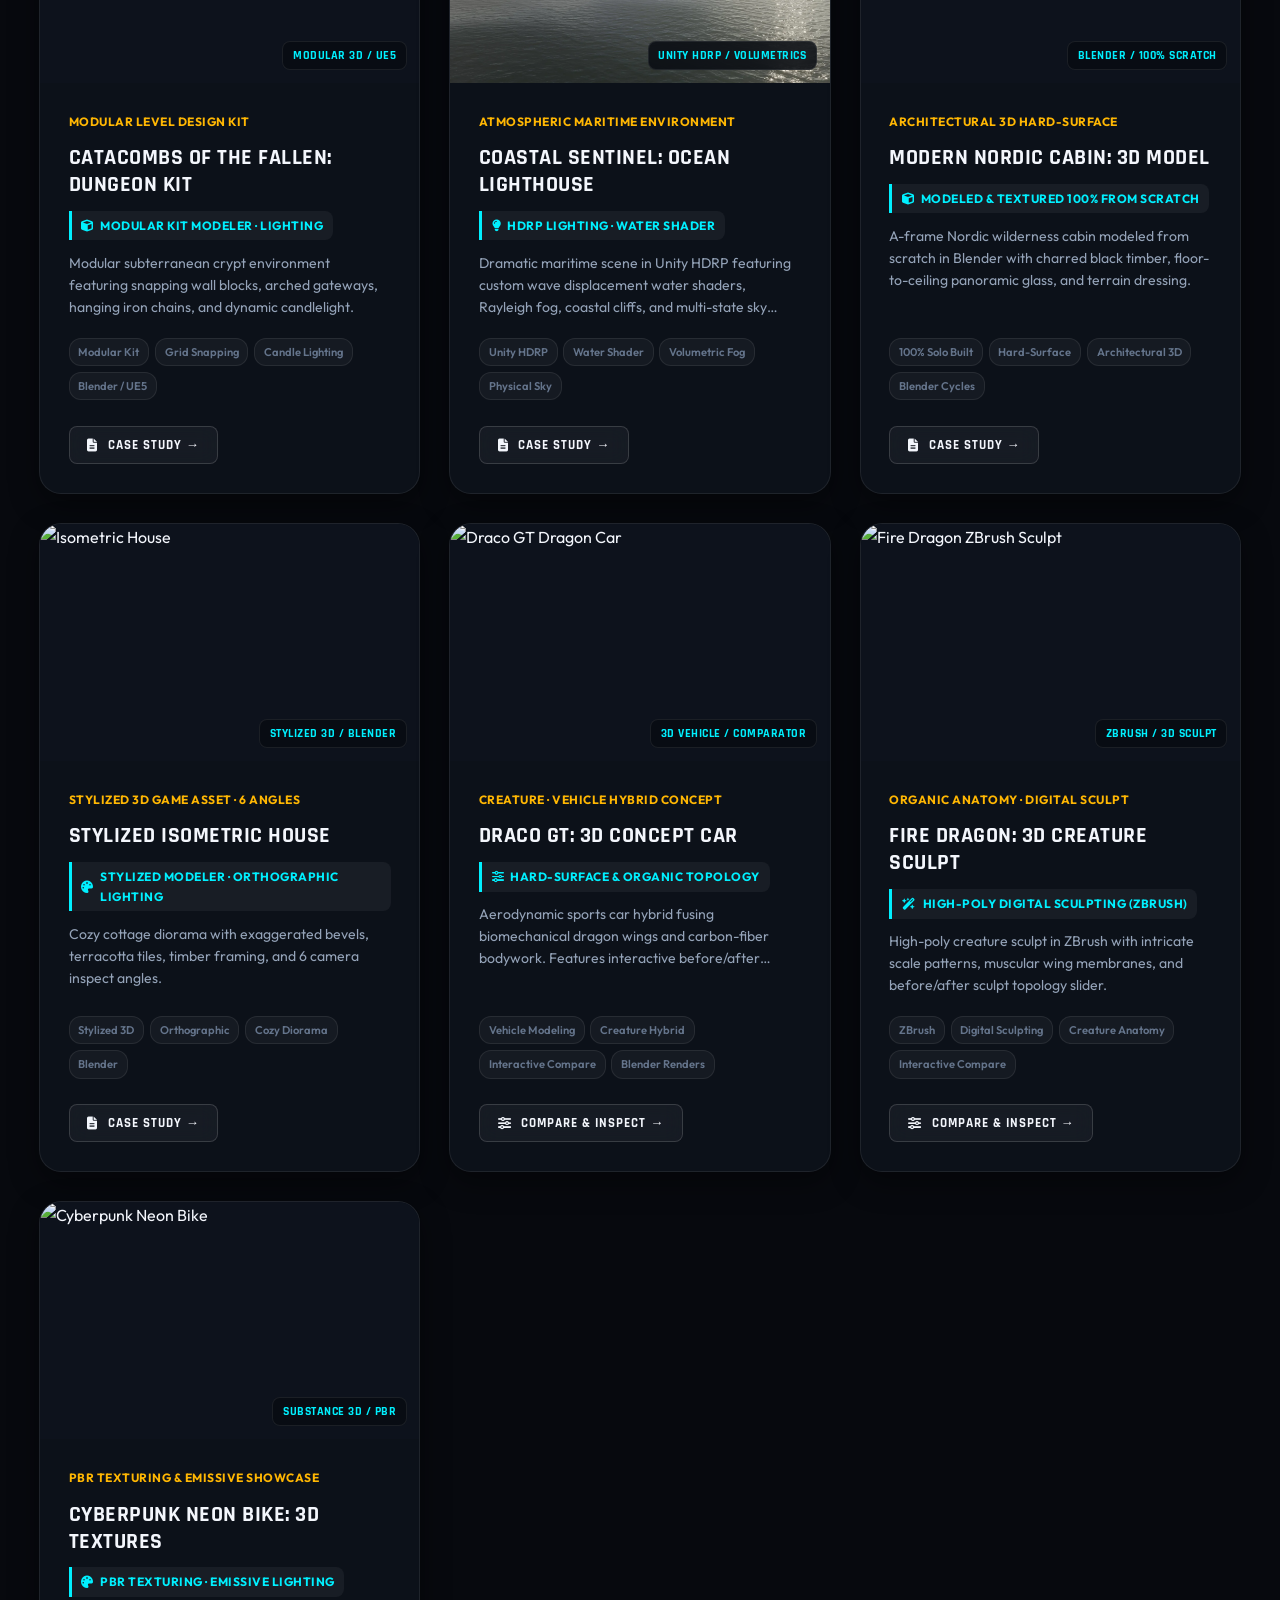
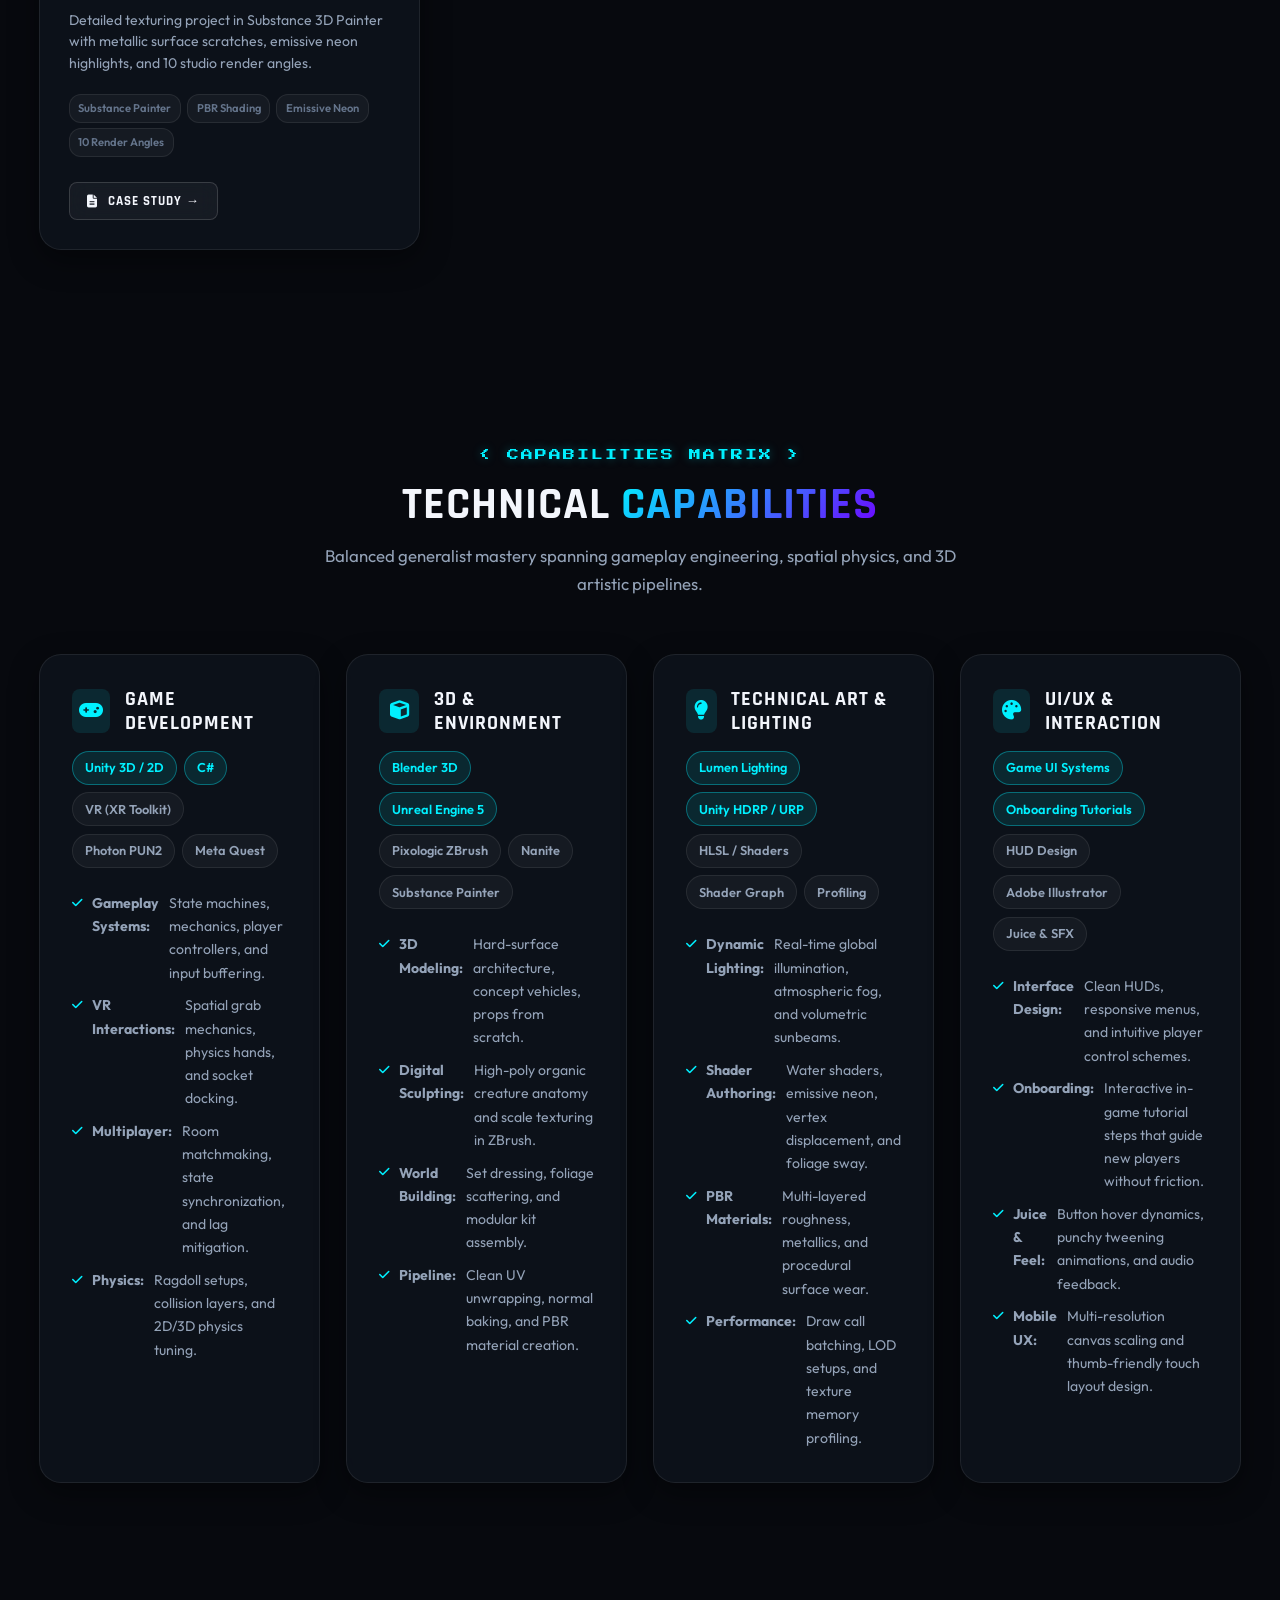
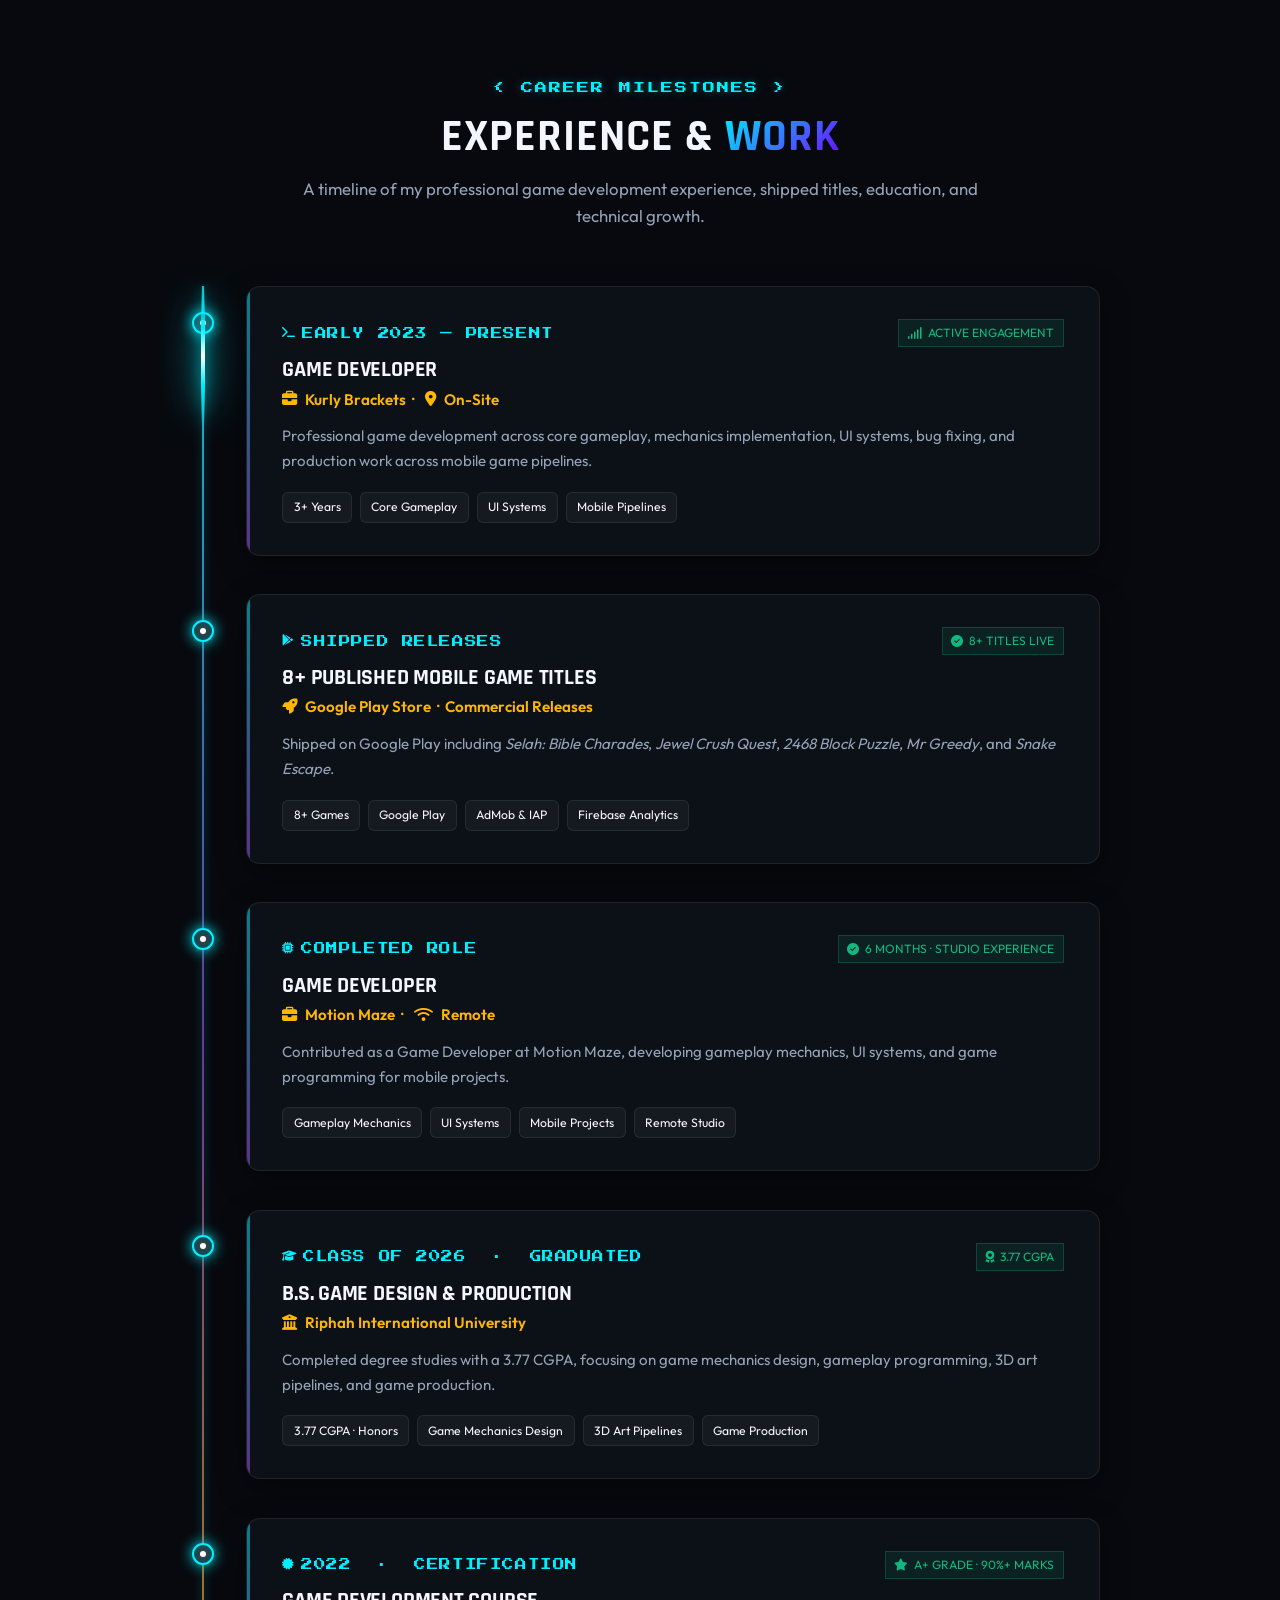
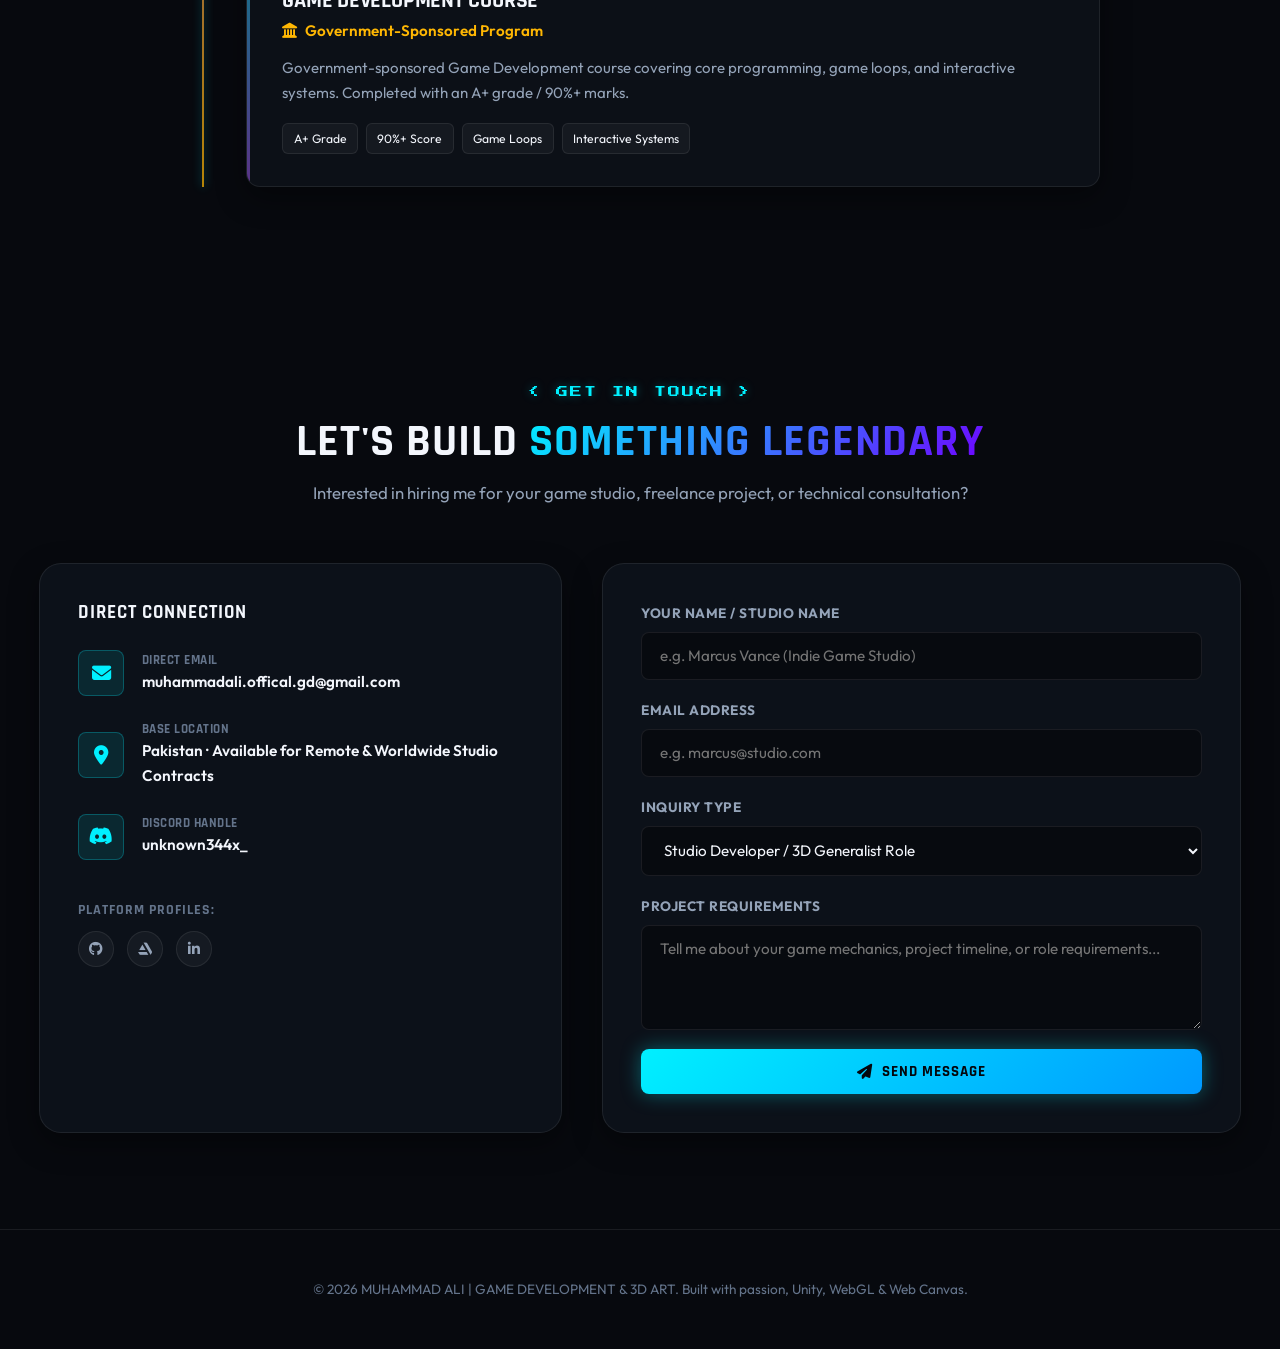
==== commit 989ab0c0: "cv updated" ====
--- a/index.html
+++ b/index.html
@@ -130,7 +130,7 @@
                         <i class="fa-solid fa-volume-high"></i>
                         <span>SFX ON</span>
                     </button>
-                    <a href="assets/Muhammad_Ali_Resume.pdf" class="btn-resume" download title="Download Resume PDF">
+                    <a href="cv.html" class="btn-resume" title="View Online CV / Resume">
                         <i class="fa-solid fa-file-pdf"></i>
                         <span>Resume &darr;</span>
                     </a>
@@ -245,7 +245,7 @@
                     
                     <div class="hero-cta-group">
                         <a href="#featured" class="btn btn-primary"><i class="fa-solid fa-gamepad"></i> Explore Featured Work</a>
-                        <a href="assets/Muhammad_Ali_Resume.pdf" class="btn btn-outline" download><i class="fa-solid fa-file-pdf"></i> Resume &darr;</a>
+                        <a href="cv.html" class="btn btn-outline"><i class="fa-solid fa-file-pdf"></i> Resume &darr;</a>
                         <a href="#contact" class="btn btn-outline"><i class="fa-solid fa-envelope"></i> Get In Touch</a>
                     </div>
                     
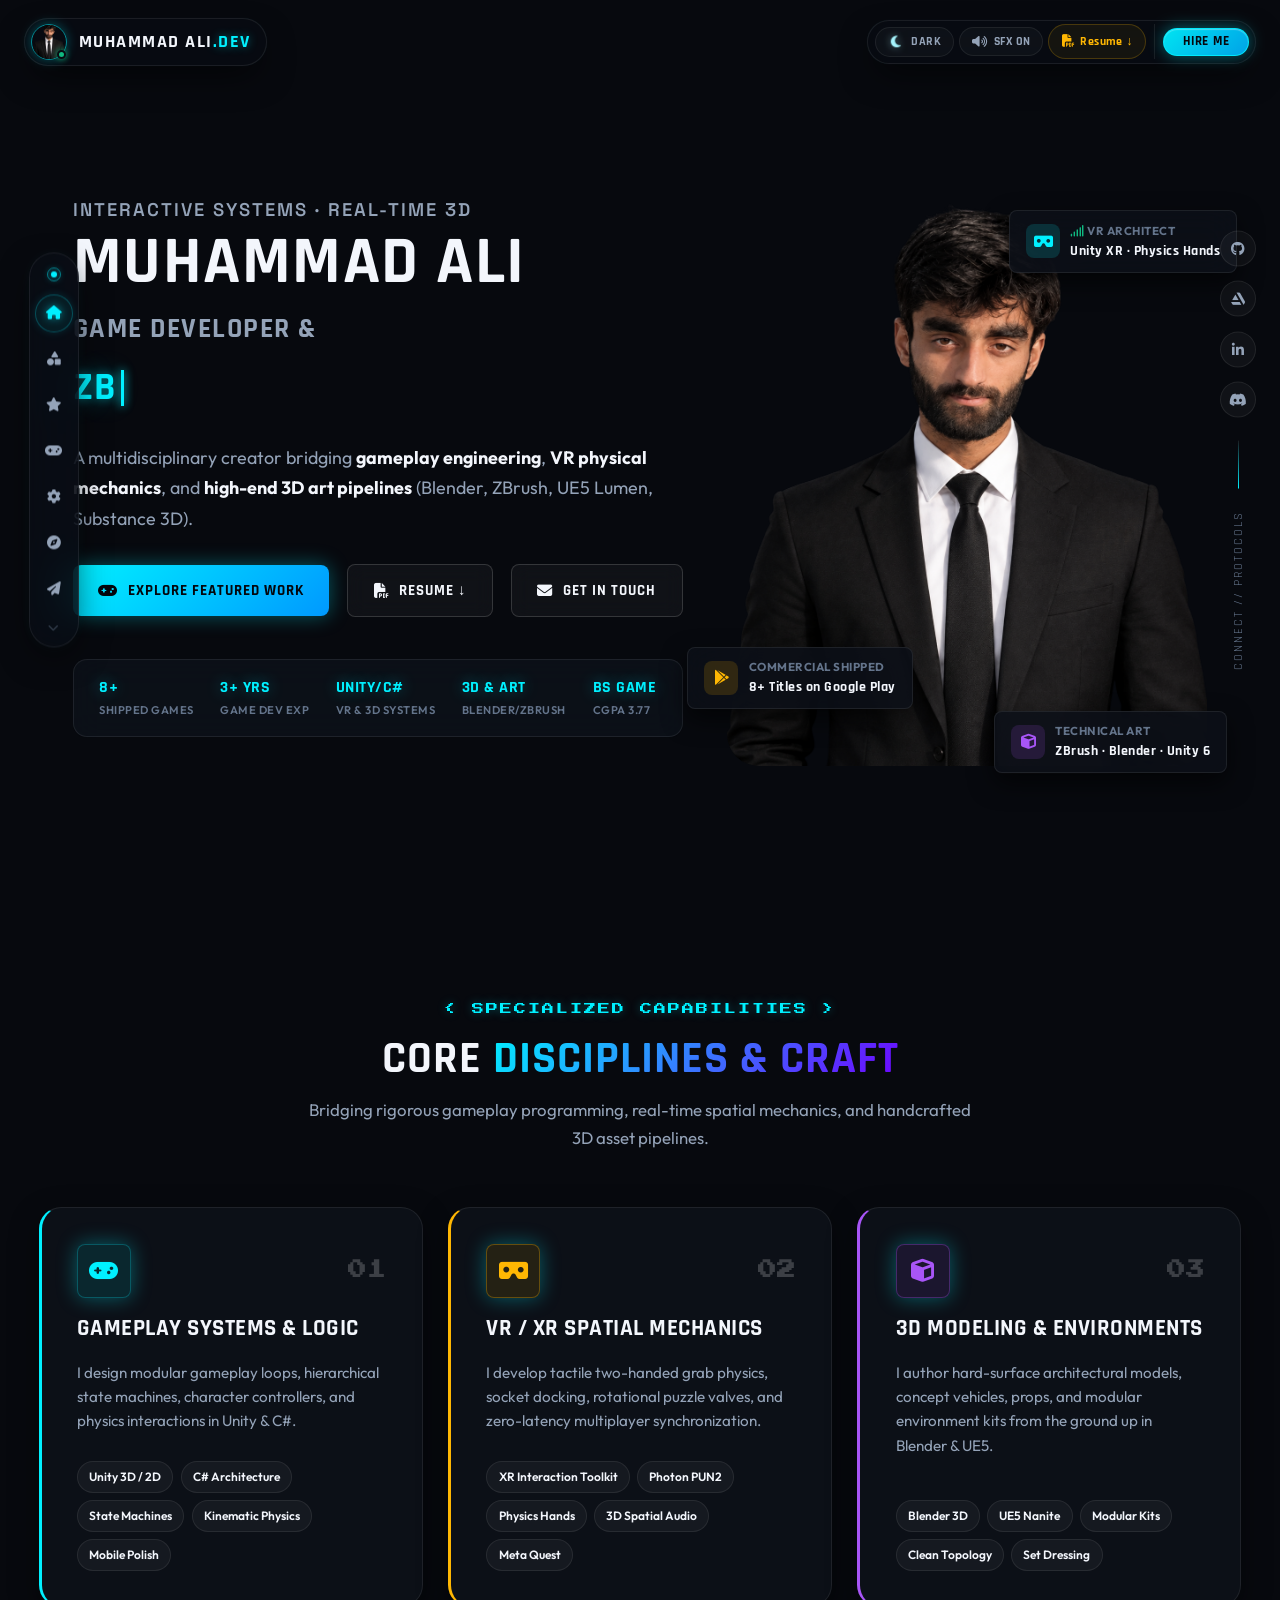
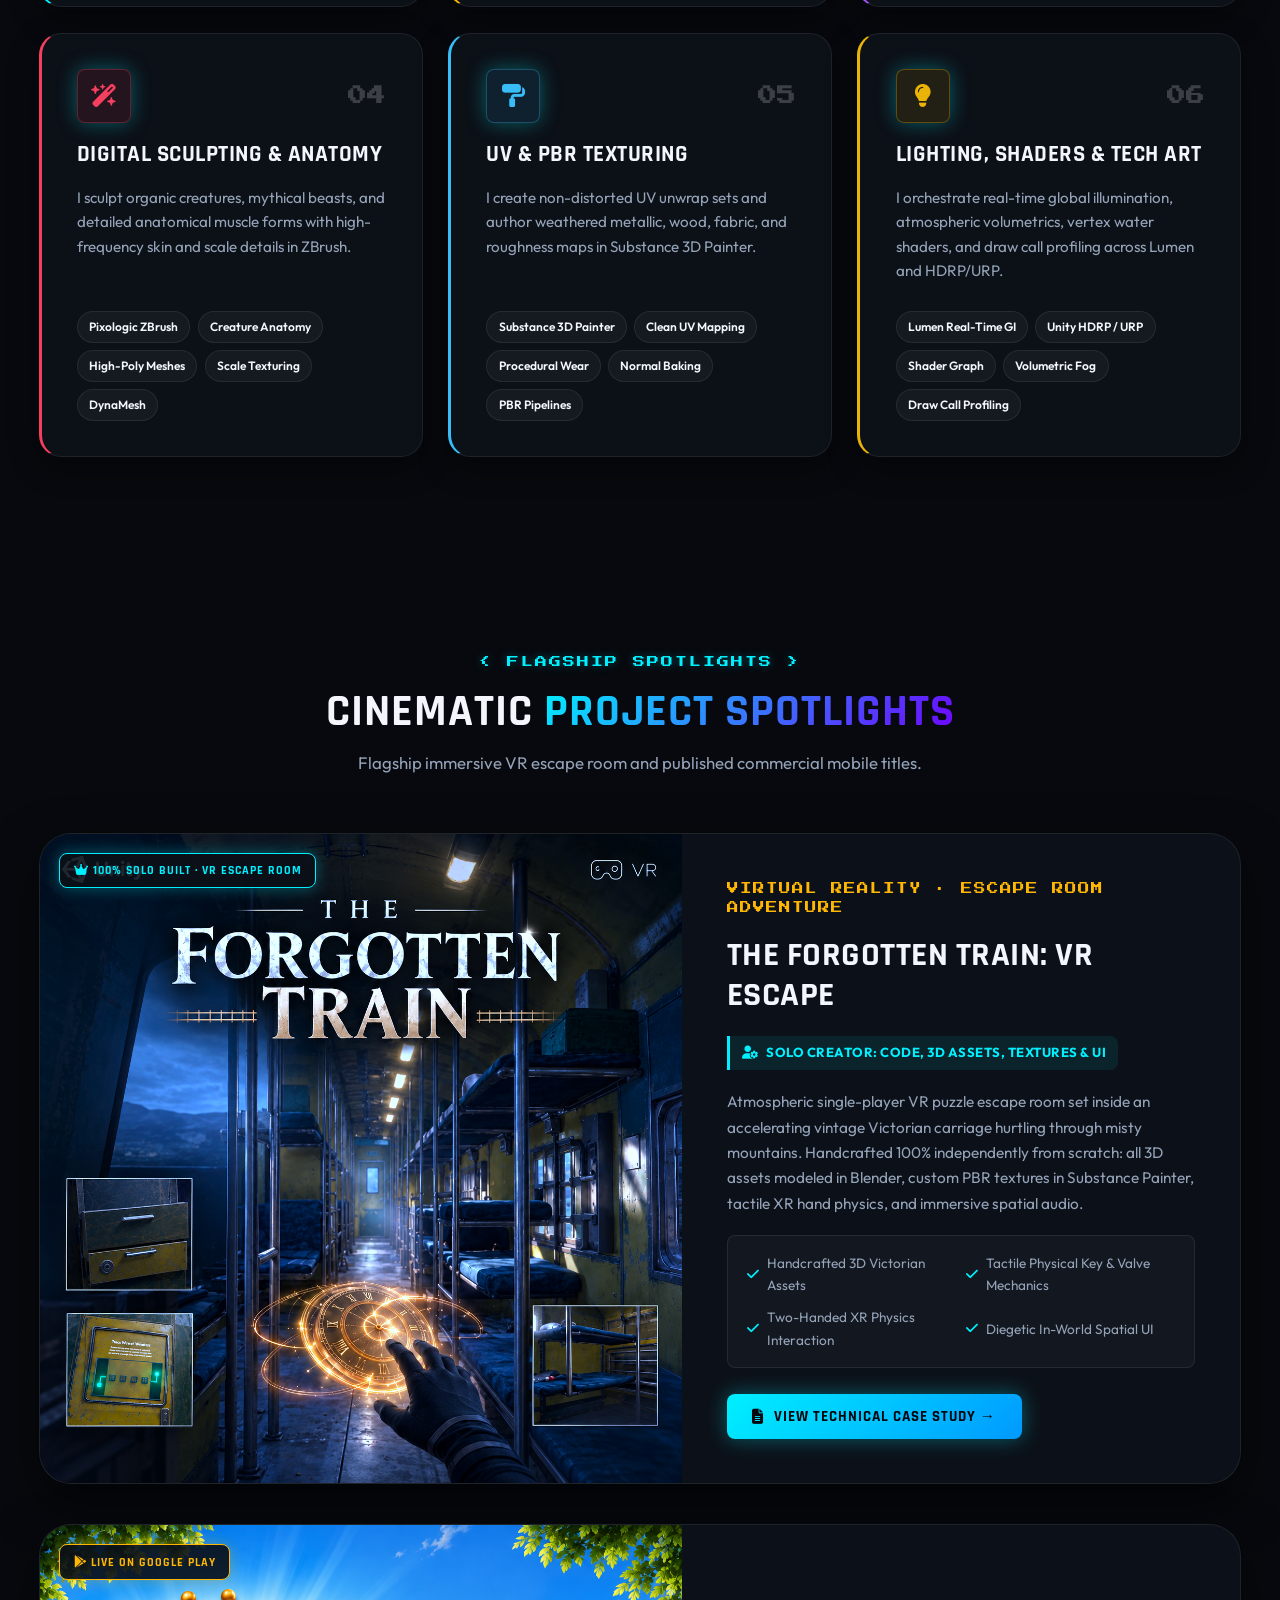
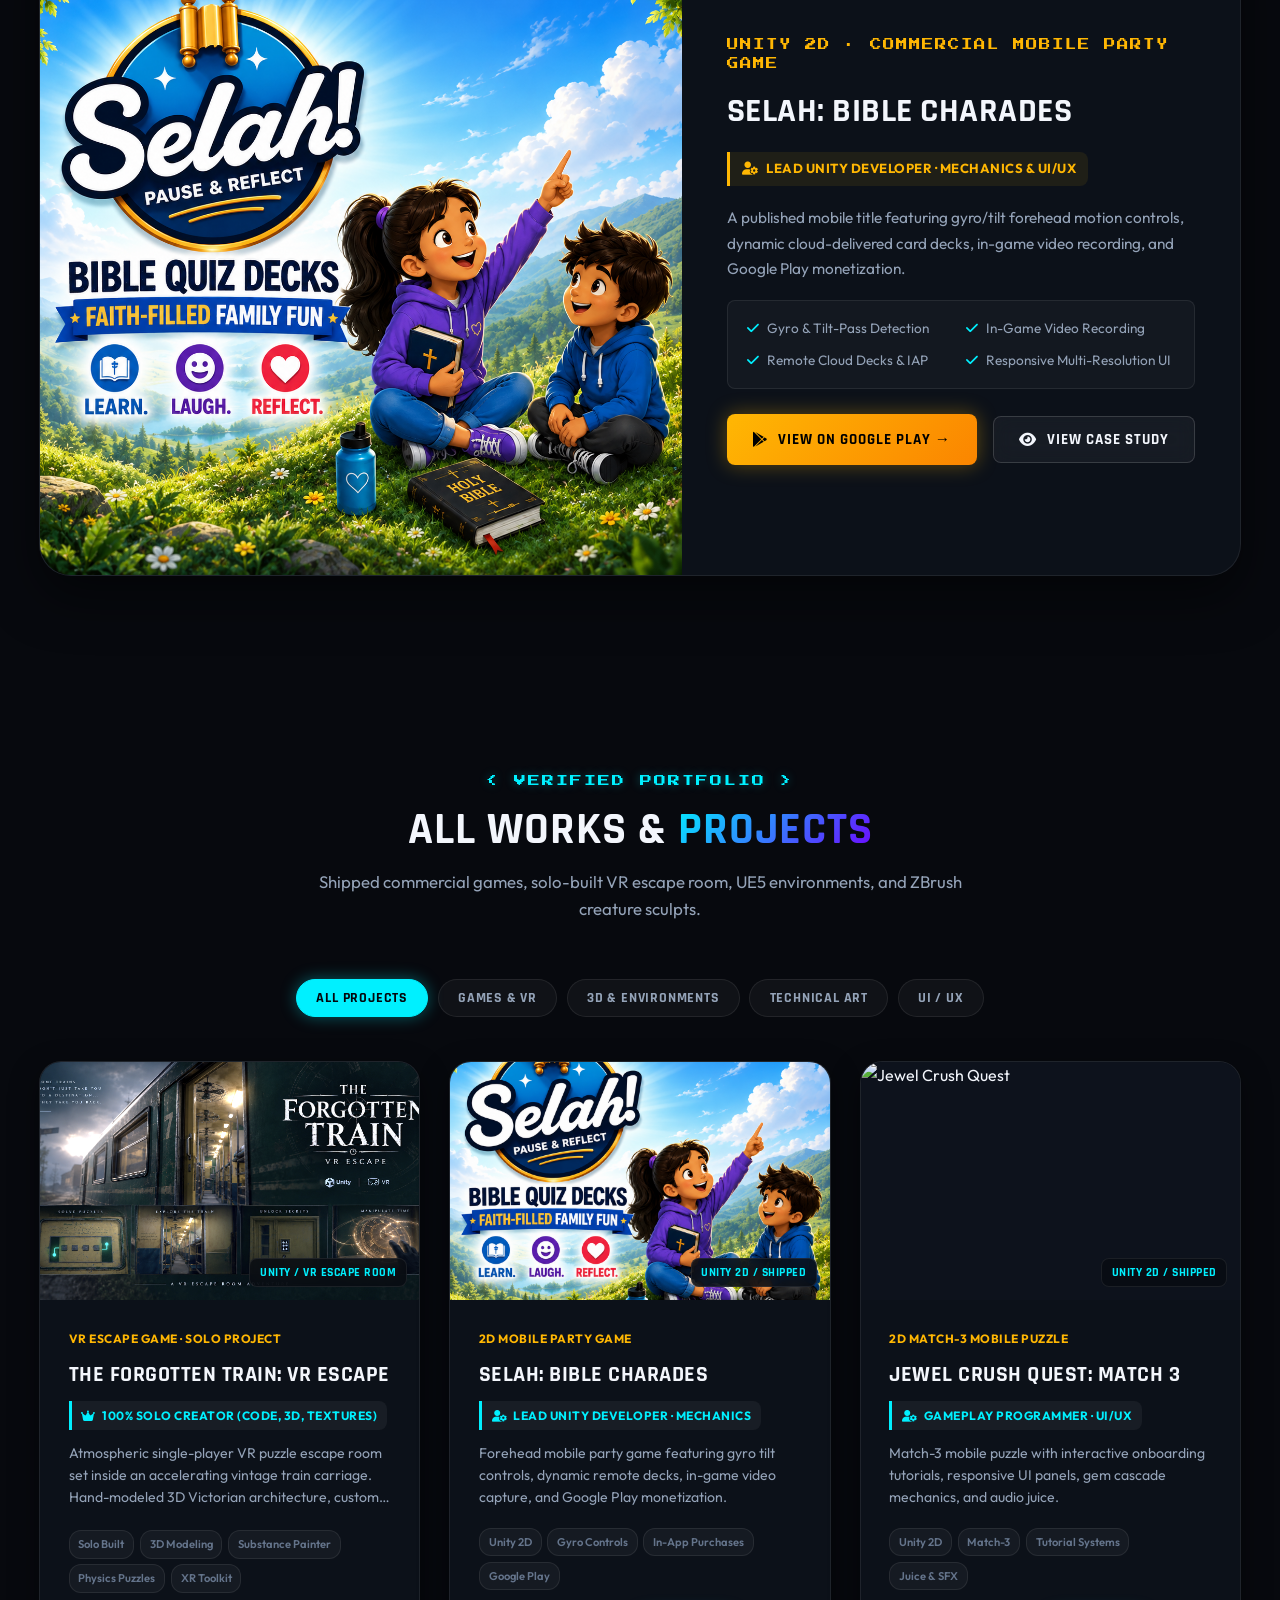
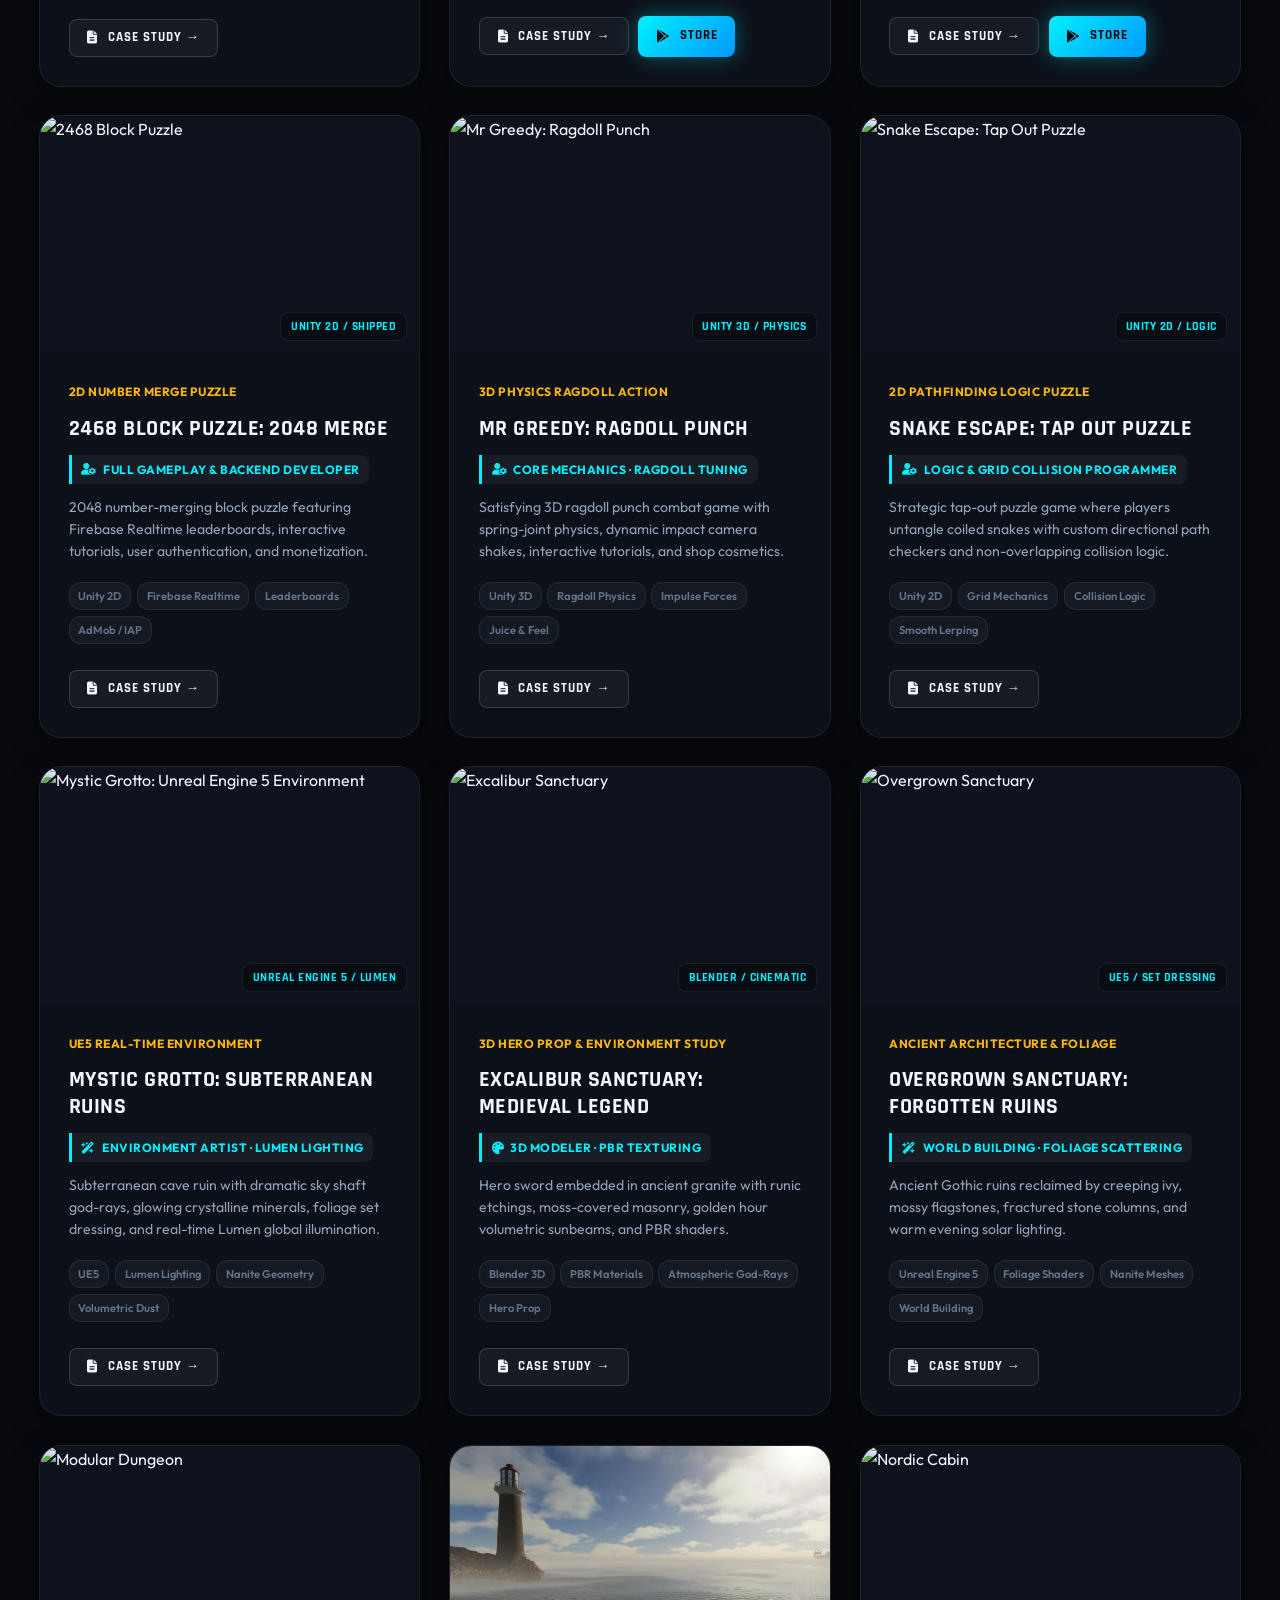
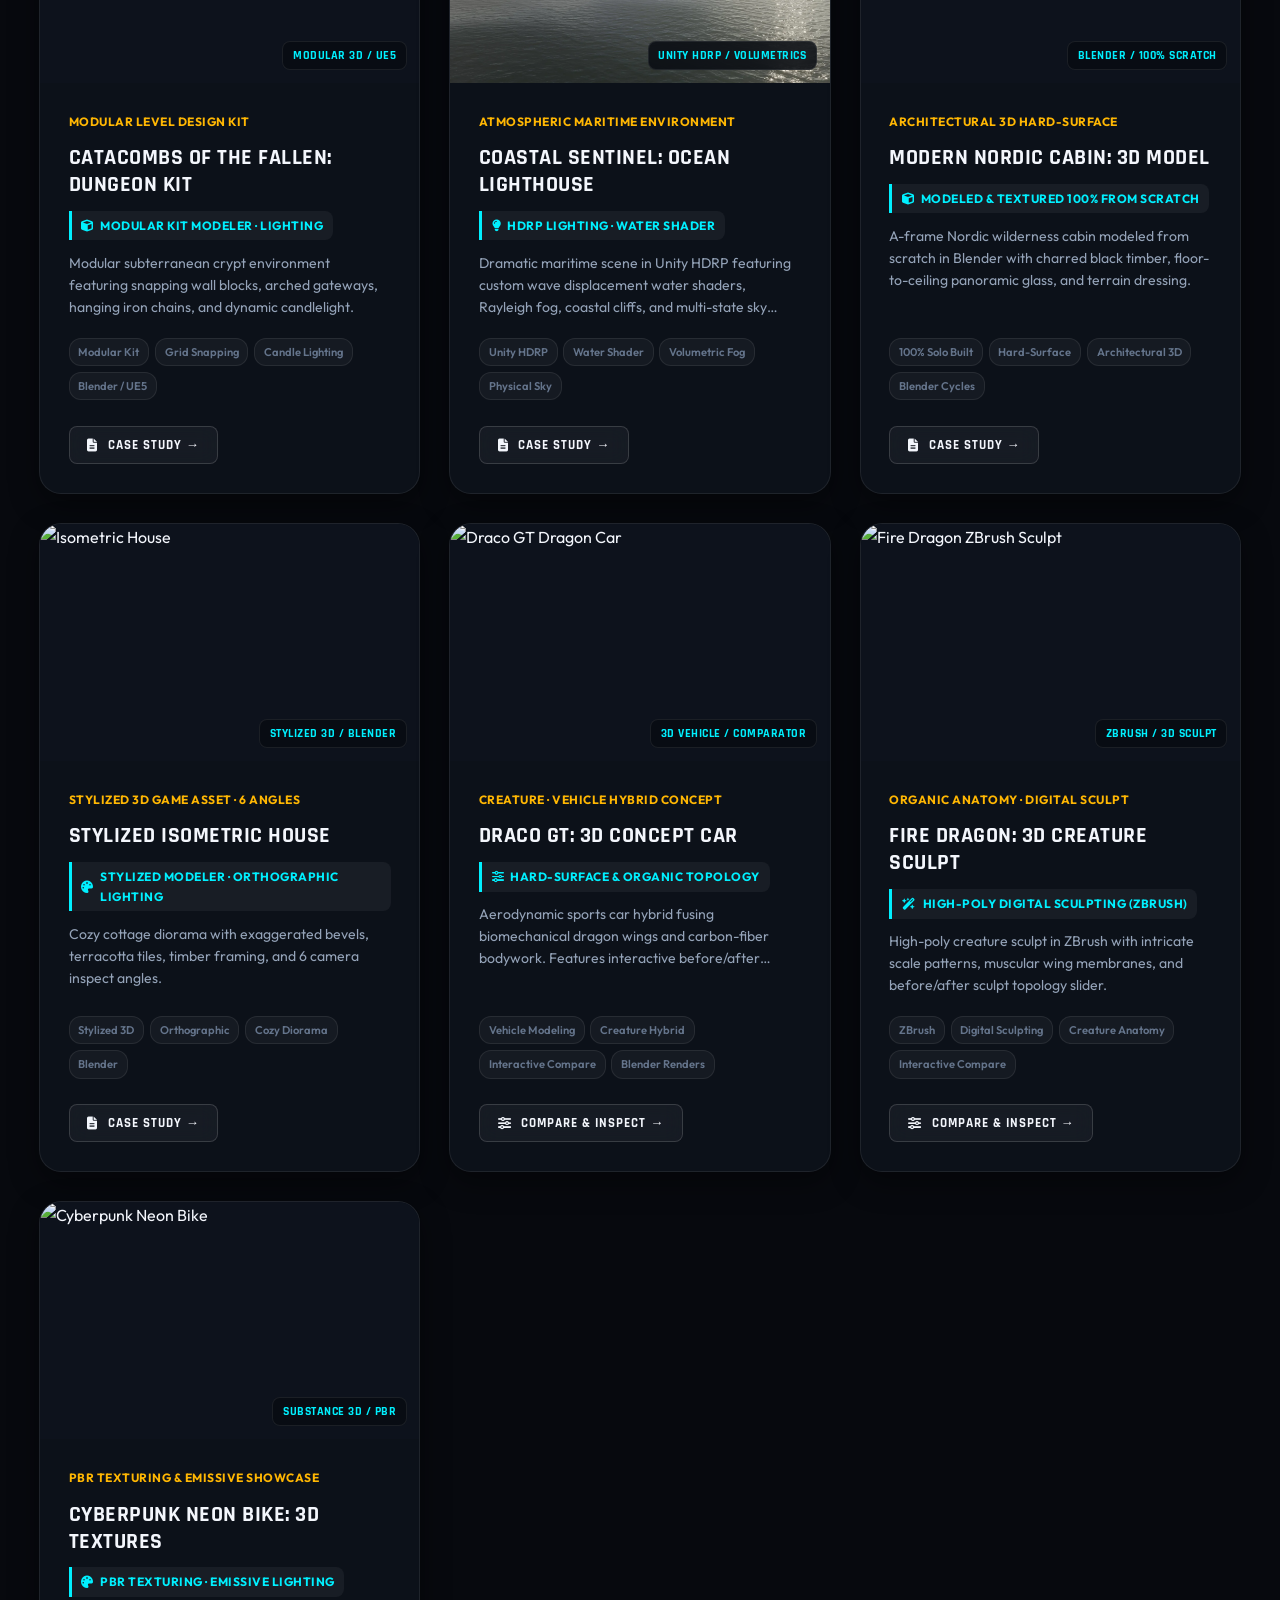
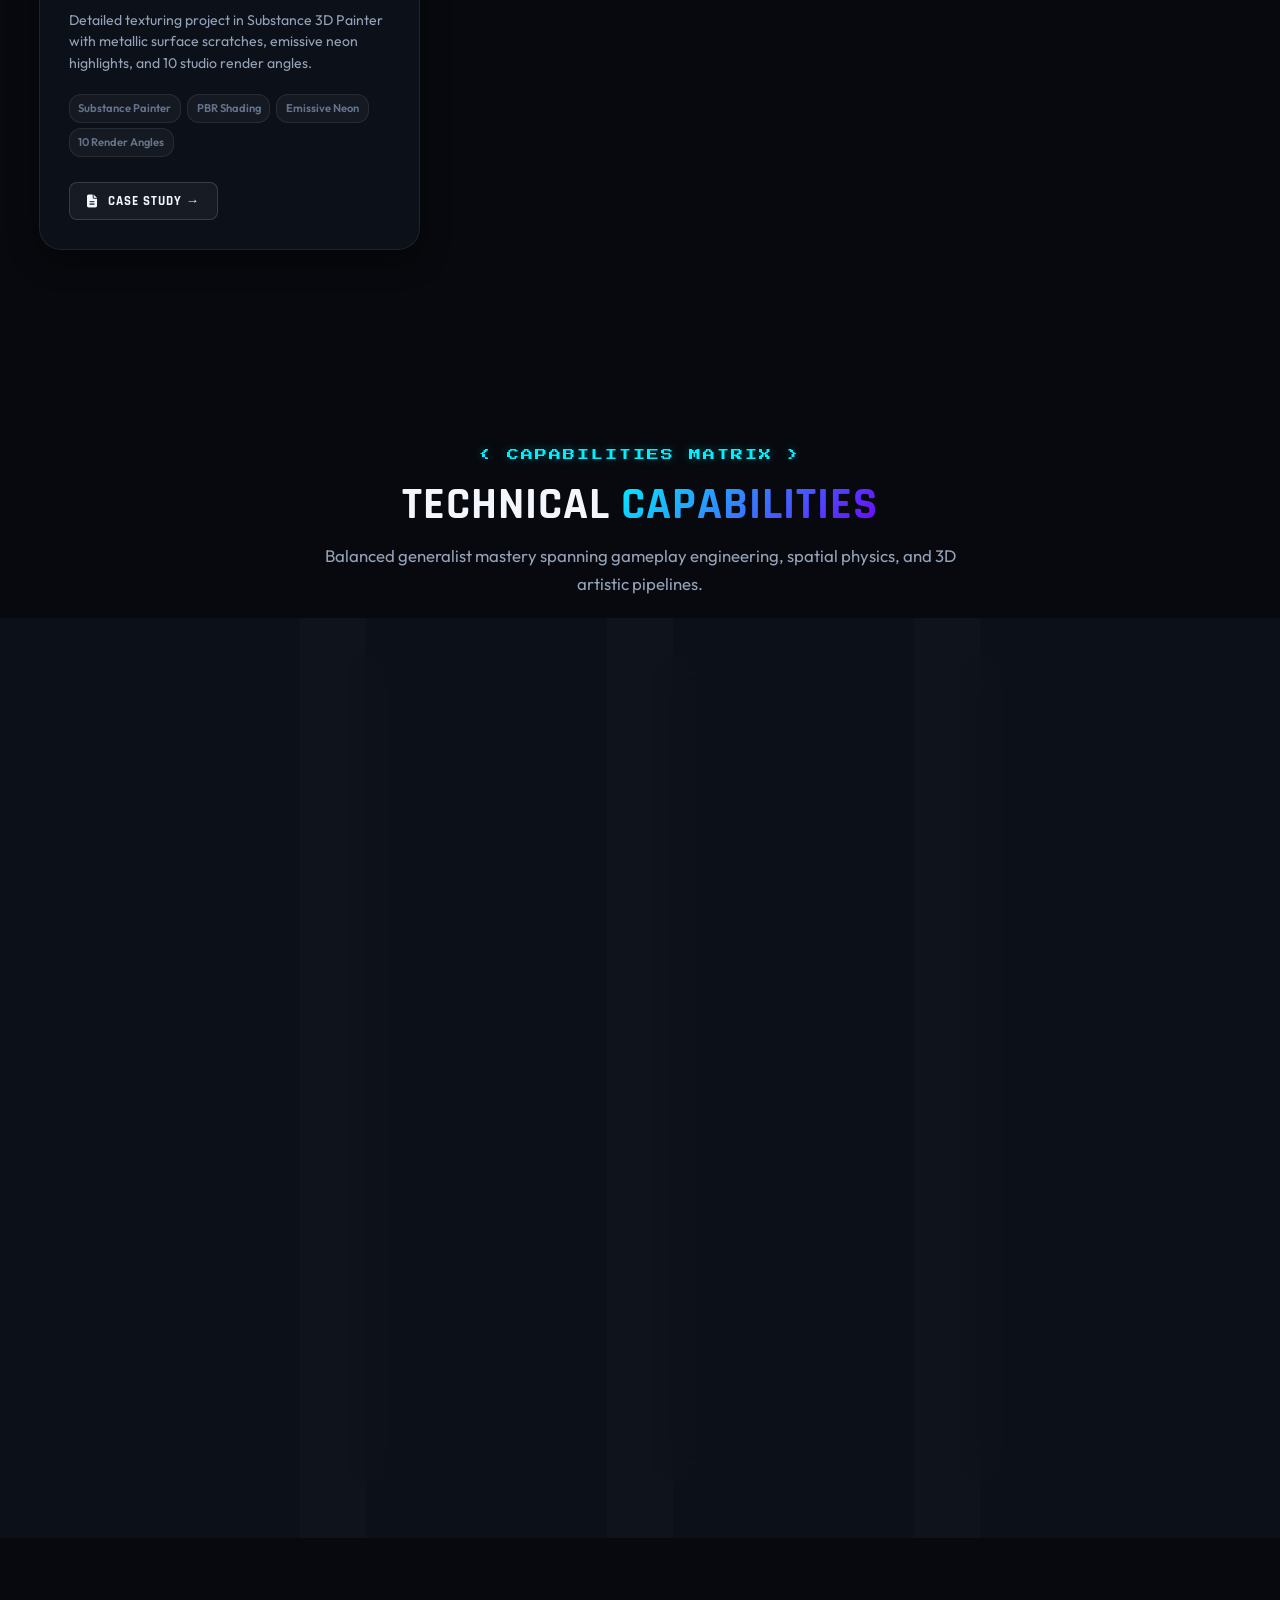
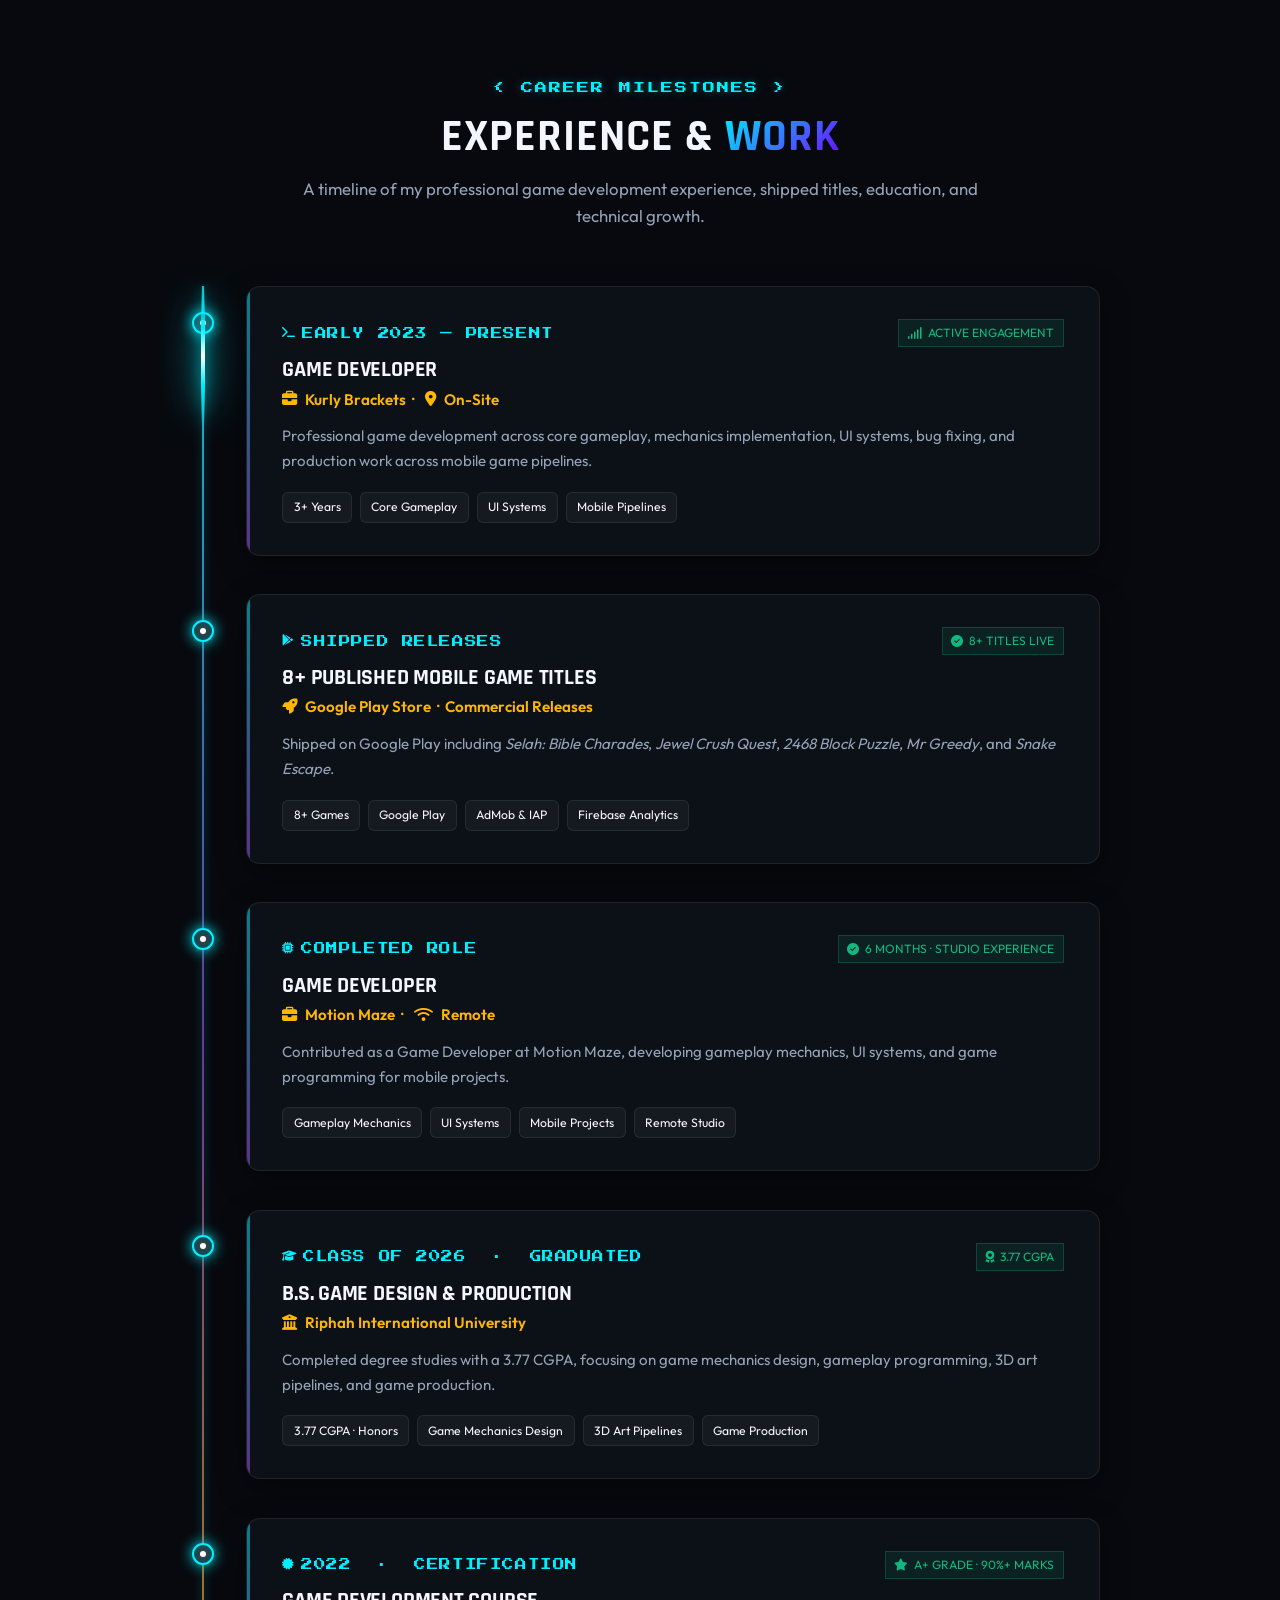
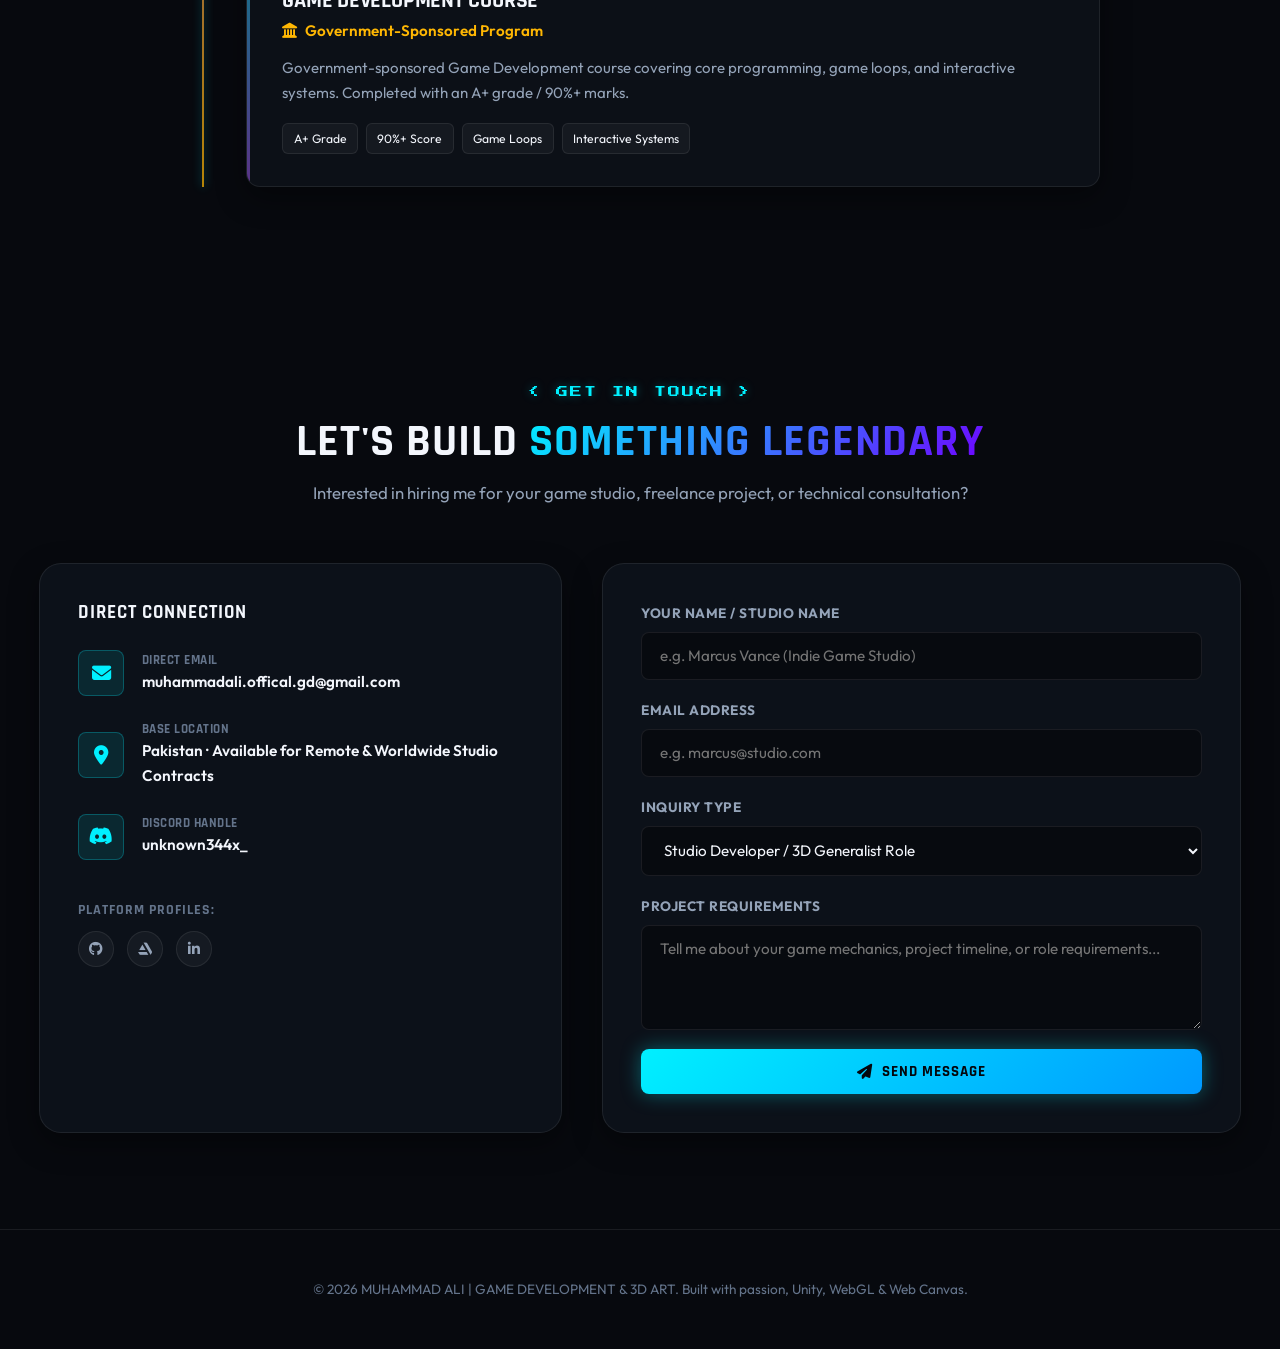
==== commit 18ec00f0: "Add cache-busting and no-cache headers for CV" ====
--- a/index.html
+++ b/index.html
@@ -130,7 +130,7 @@
                         <i class="fa-solid fa-volume-high"></i>
                         <span>SFX ON</span>
                     </button>
-                    <a href="cv.html" class="btn-resume" title="View Online CV / Resume">
+                    <a href="cv.html?v=designer" class="btn-resume" title="View Online CV / Resume">
                         <i class="fa-solid fa-file-pdf"></i>
                         <span>Resume &darr;</span>
                     </a>
@@ -245,7 +245,7 @@
                     
                     <div class="hero-cta-group">
                         <a href="#featured" class="btn btn-primary"><i class="fa-solid fa-gamepad"></i> Explore Featured Work</a>
-                        <a href="cv.html" class="btn btn-outline"><i class="fa-solid fa-file-pdf"></i> Resume &darr;</a>
+                        <a href="cv.html?v=designer" class="btn btn-outline"><i class="fa-solid fa-file-pdf"></i> Resume &darr;</a>
                         <a href="#contact" class="btn btn-outline"><i class="fa-solid fa-envelope"></i> Get In Touch</a>
                     </div>
                     
--- a/style.css
+++ b/style.css
@@ -1469,8 +1469,8 @@
 
 .hero-grid {
   display: grid;
-  grid-template-columns: 1.15fr 0.95fr;
-  gap: 3.5rem;
+  grid-template-columns: 1.18fr 0.92fr;
+  gap: clamp(2.2rem, 3.5vw, 3.5rem);
   align-items: center;
   position: relative;
   z-index: 2;
@@ -1611,16 +1611,18 @@
 
 /* Hero HUD Telemetry Strip */
 .hero-telemetry-strip {
-  display: grid;
-  grid-template-columns: repeat(5, minmax(0, 1fr));
-  gap: 0.85rem;
-  padding: 1.15rem 1.35rem;
+  display: flex;
+  align-items: flex-start;
+  justify-content: space-between;
+  gap: 1.25rem;
+  padding: 1.2rem 1.6rem;
   background: rgba(15, 20, 30, 0.65);
   backdrop-filter: blur(16px);
   -webkit-backdrop-filter: blur(16px);
   border: 1px solid var(--border-glass);
   border-radius: var(--radius-md);
-  margin-top: 1rem;
+  margin-top: 1.2rem;
+  width: 100%;
   transition: border-color var(--transition-fast), box-shadow var(--transition-fast), background-color var(--transition-fast);
 }
 
@@ -1632,6 +1634,7 @@
 .telemetry-item {
   display: flex;
   flex-direction: column;
+  flex: 0 0 auto;
   transition: transform var(--transition-fast);
 }
 
@@ -1640,22 +1643,24 @@
 }
 
 .telemetry-item h3 {
-  font-size: clamp(1.2rem, 1.6vw, 1.75rem);
+  font-size: clamp(1.02rem, 1.28vw, 1.42rem);
   font-weight: 800;
   color: var(--cyan-primary);
   text-shadow: 0 0 15px rgba(0, 240, 255, 0.4);
-  line-height: 1.1;
+  line-height: 1.15;
   white-space: nowrap;
+  letter-spacing: 0.5px;
 }
 
 .telemetry-item p {
-  font-size: 0.75rem;
+  font-size: 0.7rem;
   font-weight: 600;
   color: var(--text-dim);
   text-transform: uppercase;
   letter-spacing: 0.5px;
-  margin-top: 0.3rem;
+  margin-top: 0.35rem;
   line-height: 1.25;
+  white-space: nowrap;
 }
 
 /* ==========================================================================
@@ -3956,16 +3961,19 @@
 
 @media (max-width: 680px) {
   .hero-telemetry-strip {
-    grid-template-columns: repeat(auto-fit, minmax(105px, 1fr));
-    gap: 1rem 0.8rem;
+    display: grid;
+    grid-template-columns: repeat(auto-fit, minmax(115px, 1fr));
+    gap: 1.2rem 1rem;
+    padding: 1.1rem 1.25rem;
   }
 }
 
 @media (max-width: 540px) {
   .hero-telemetry-strip {
+    display: grid;
     grid-template-columns: repeat(2, 1fr);
-    gap: 0.85rem;
-    padding: 1rem;
+    gap: 1.1rem 0.9rem;
+    padding: 1.1rem 1rem;
   }
   .hero-telemetry-strip .telemetry-item:last-child {
     grid-column: span 2;
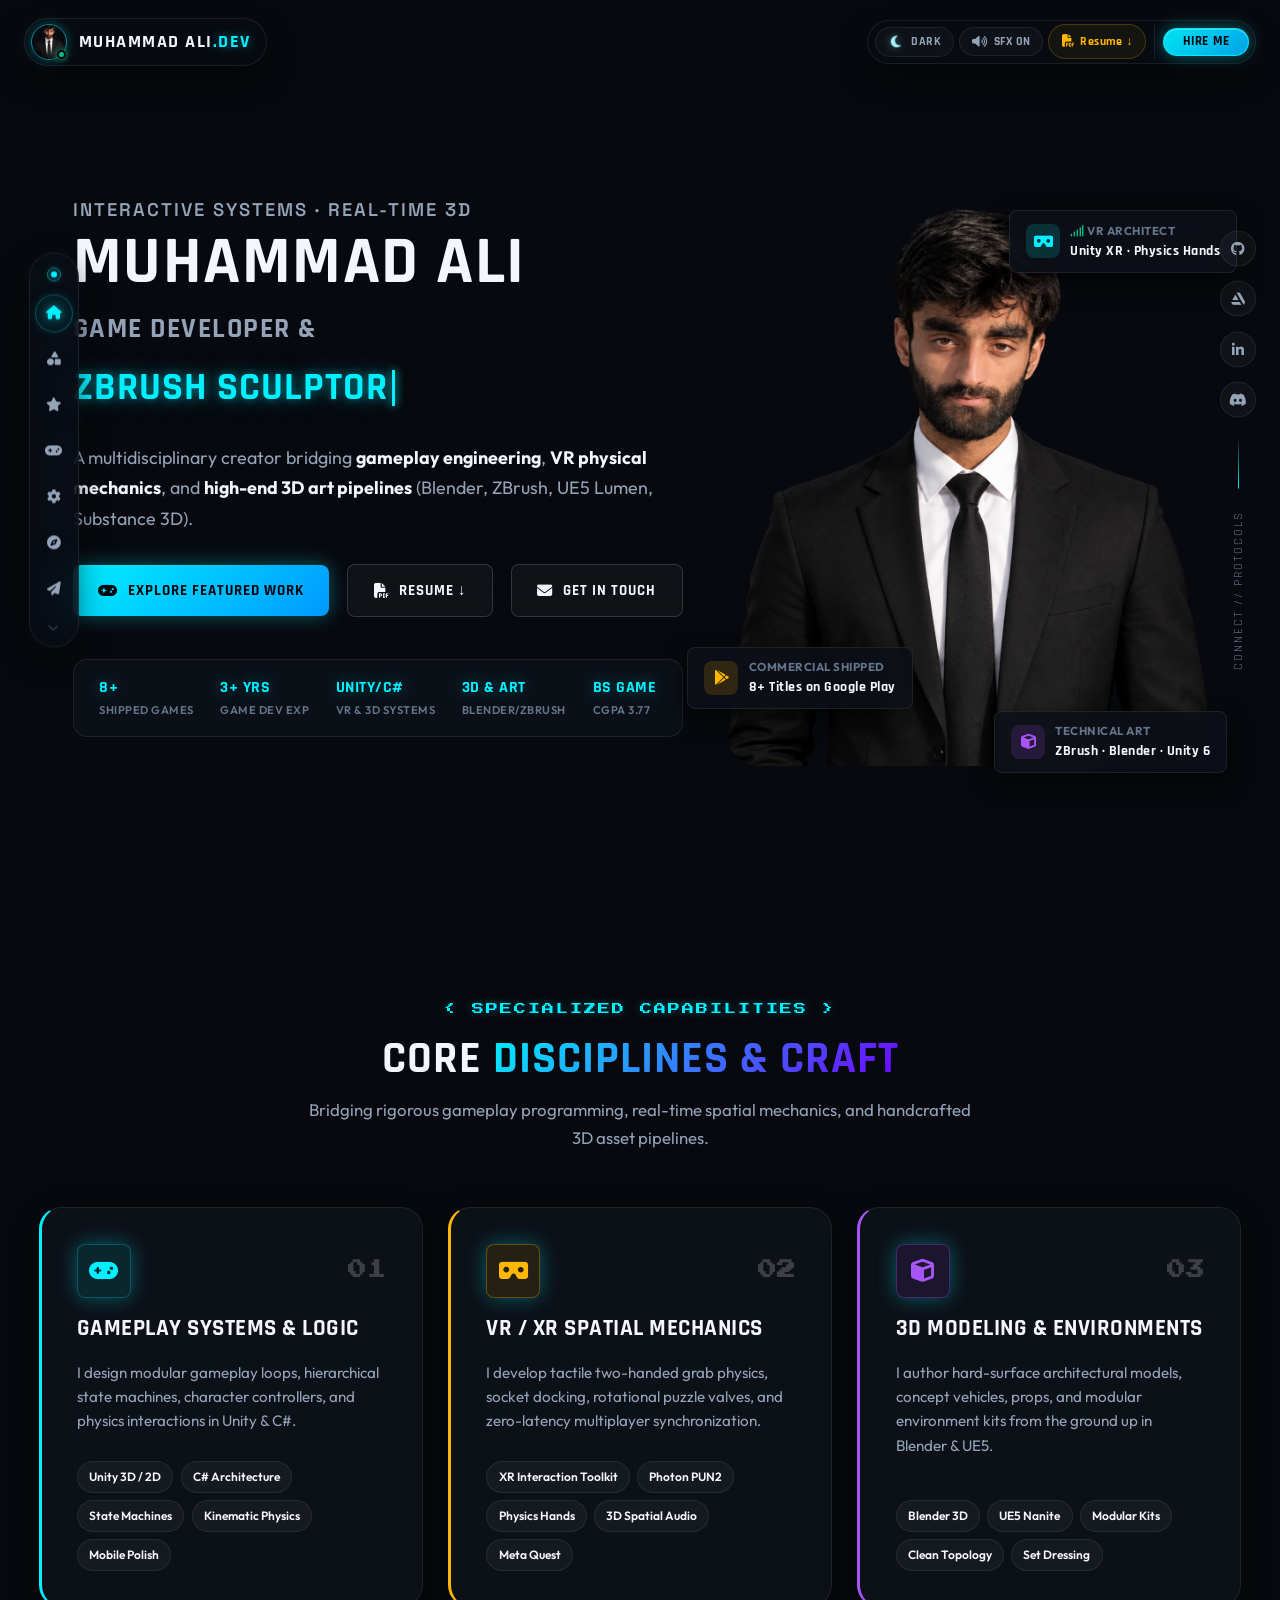
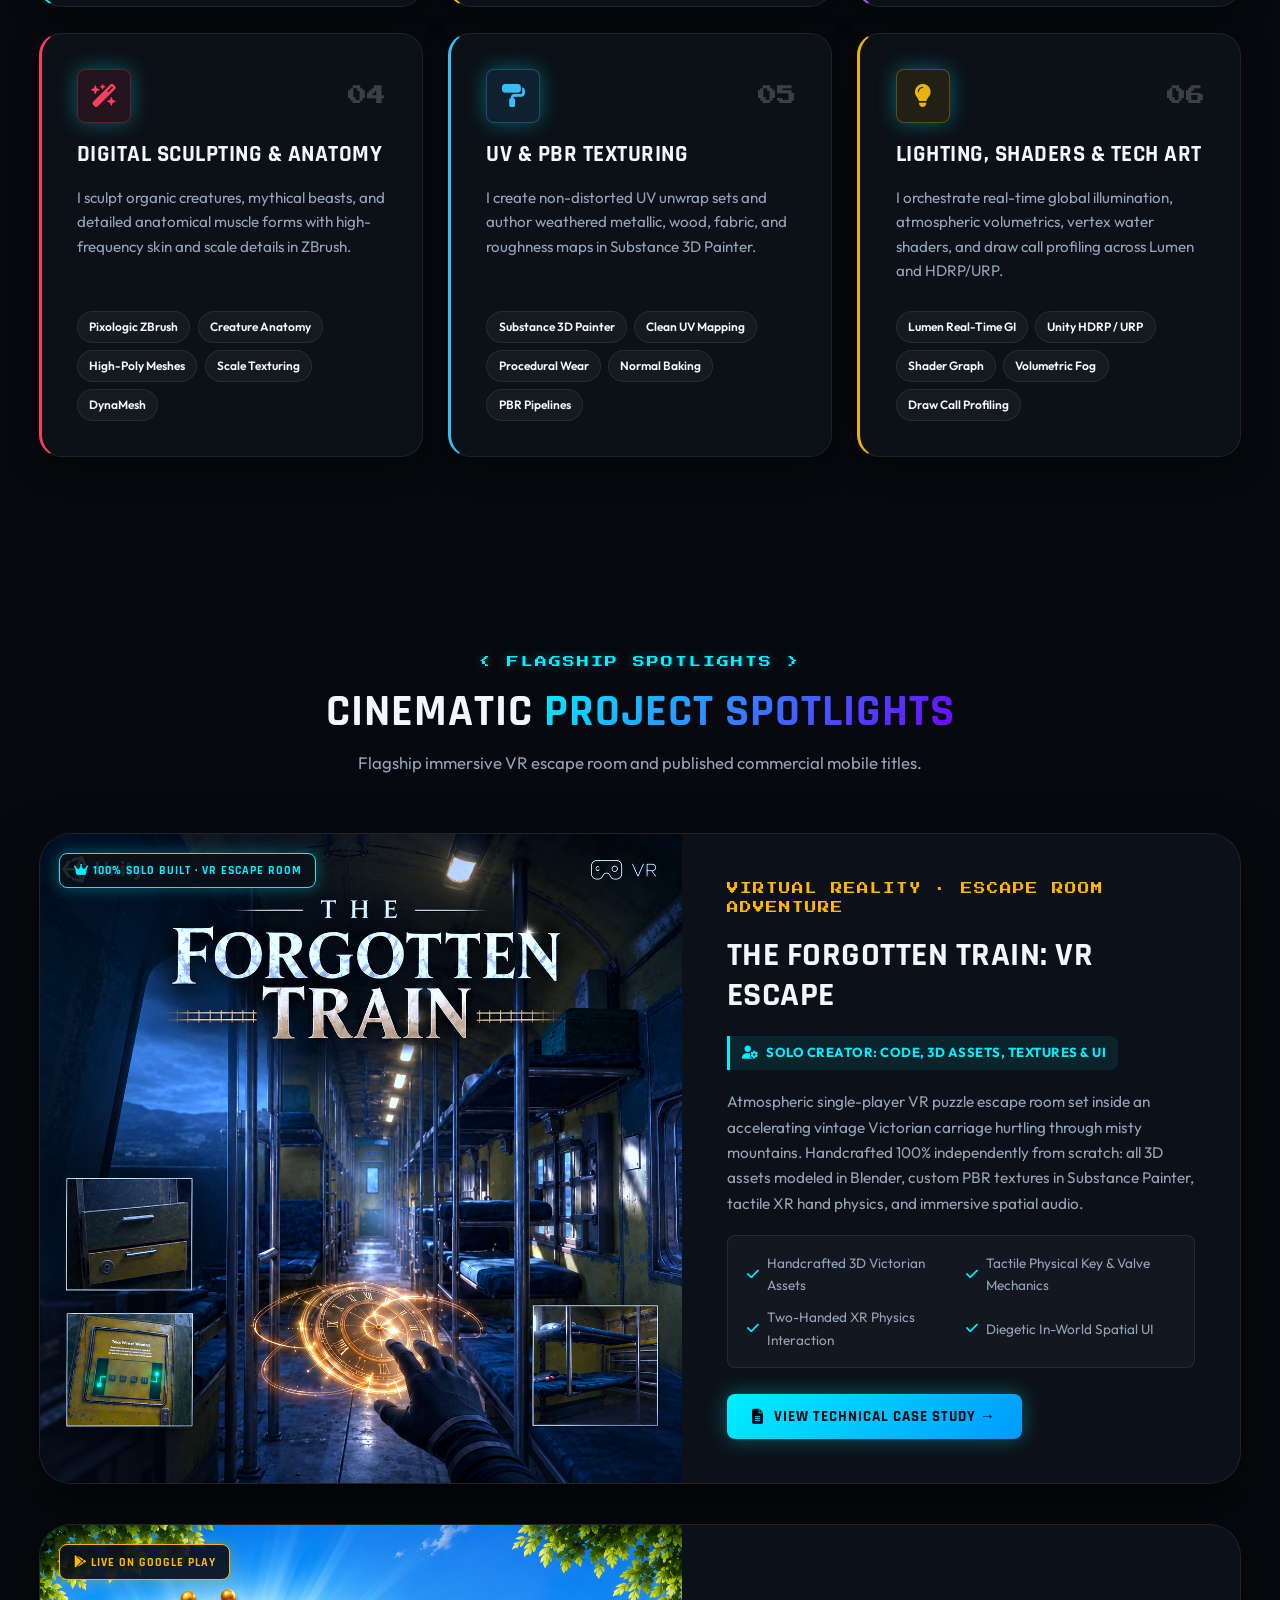
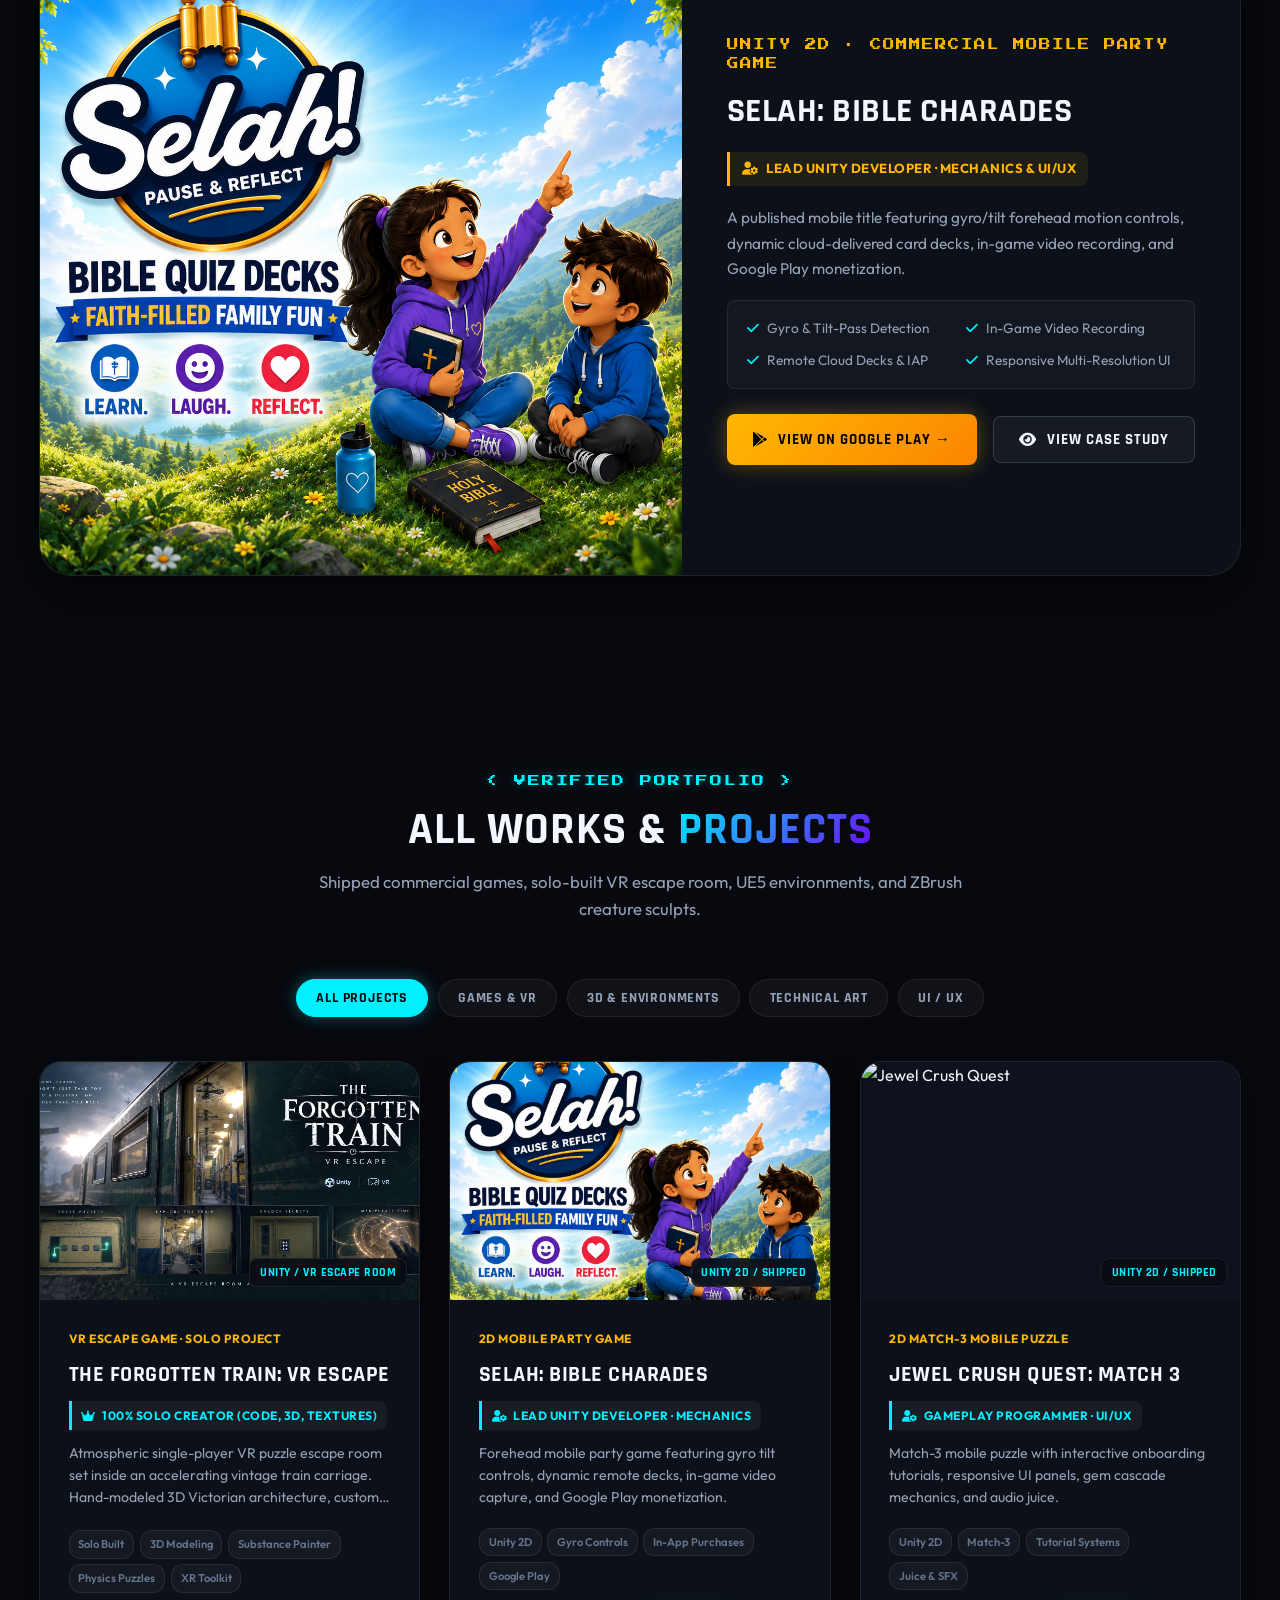
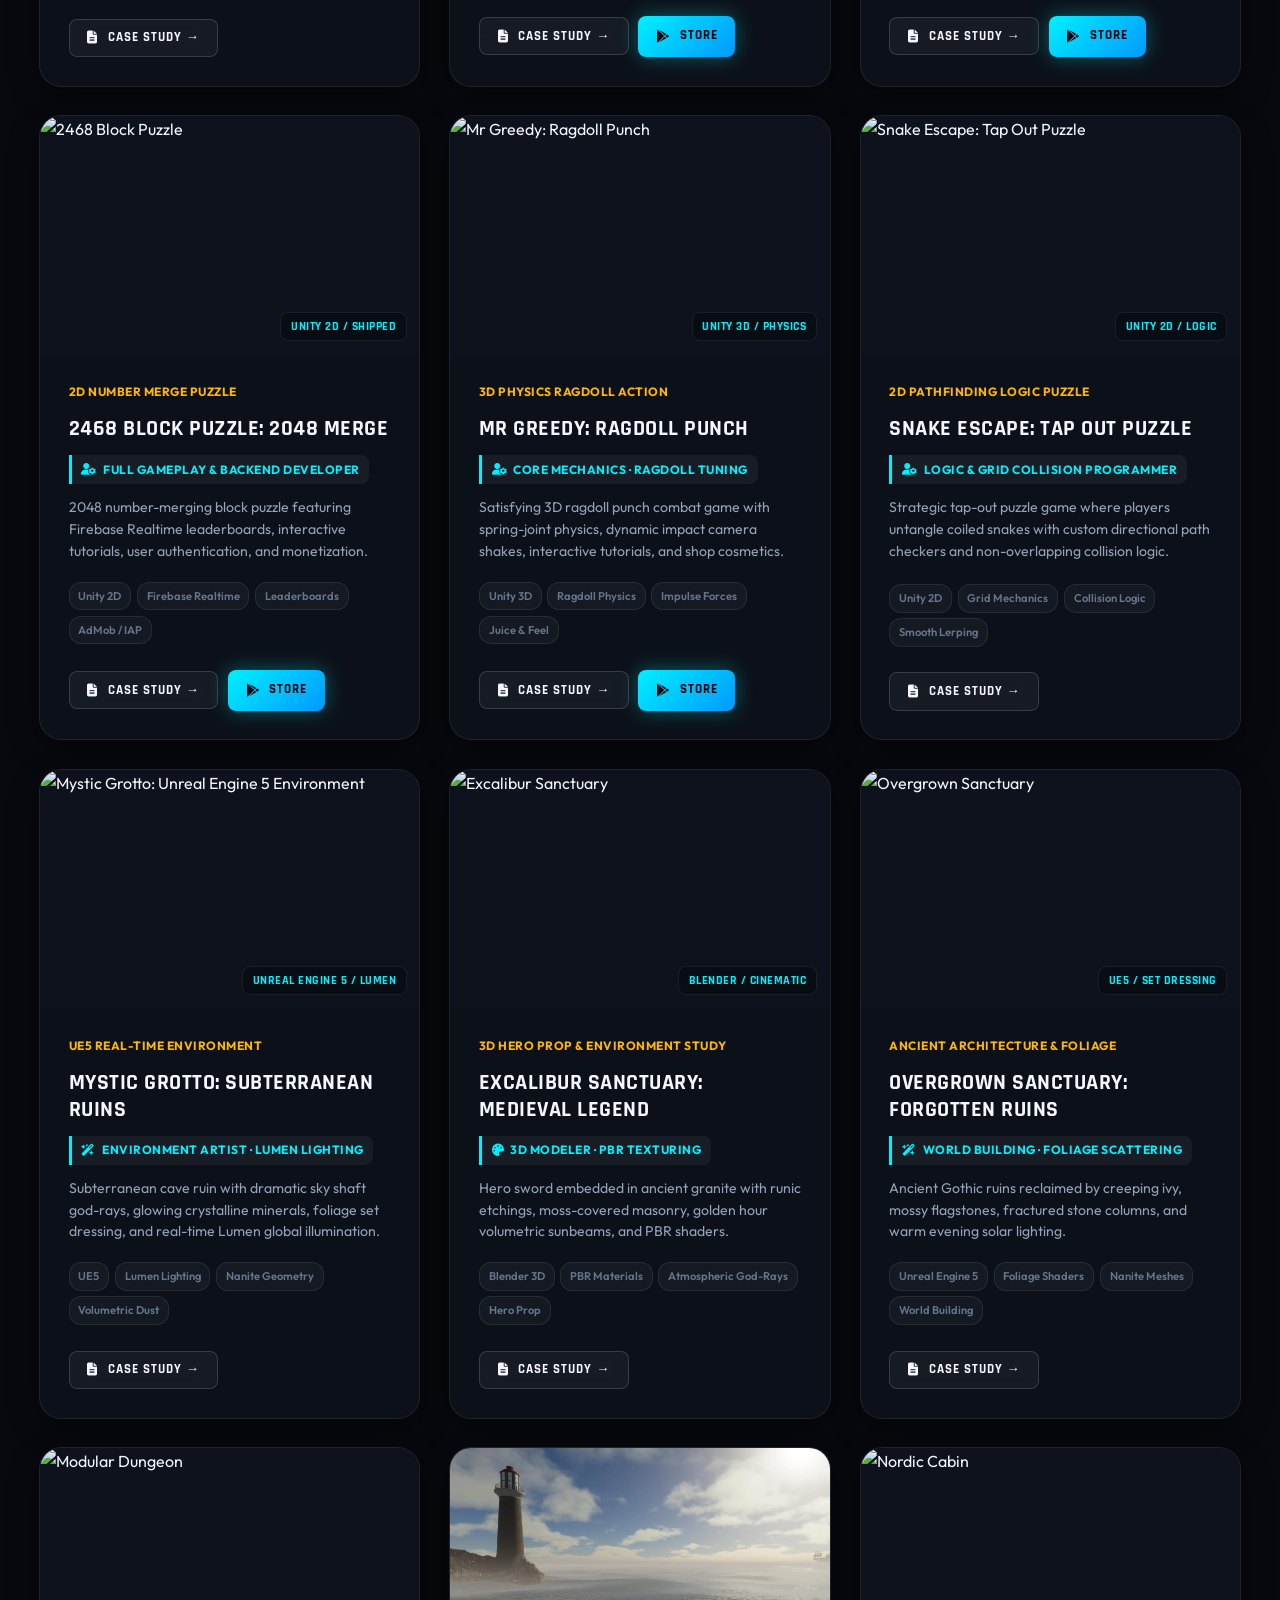
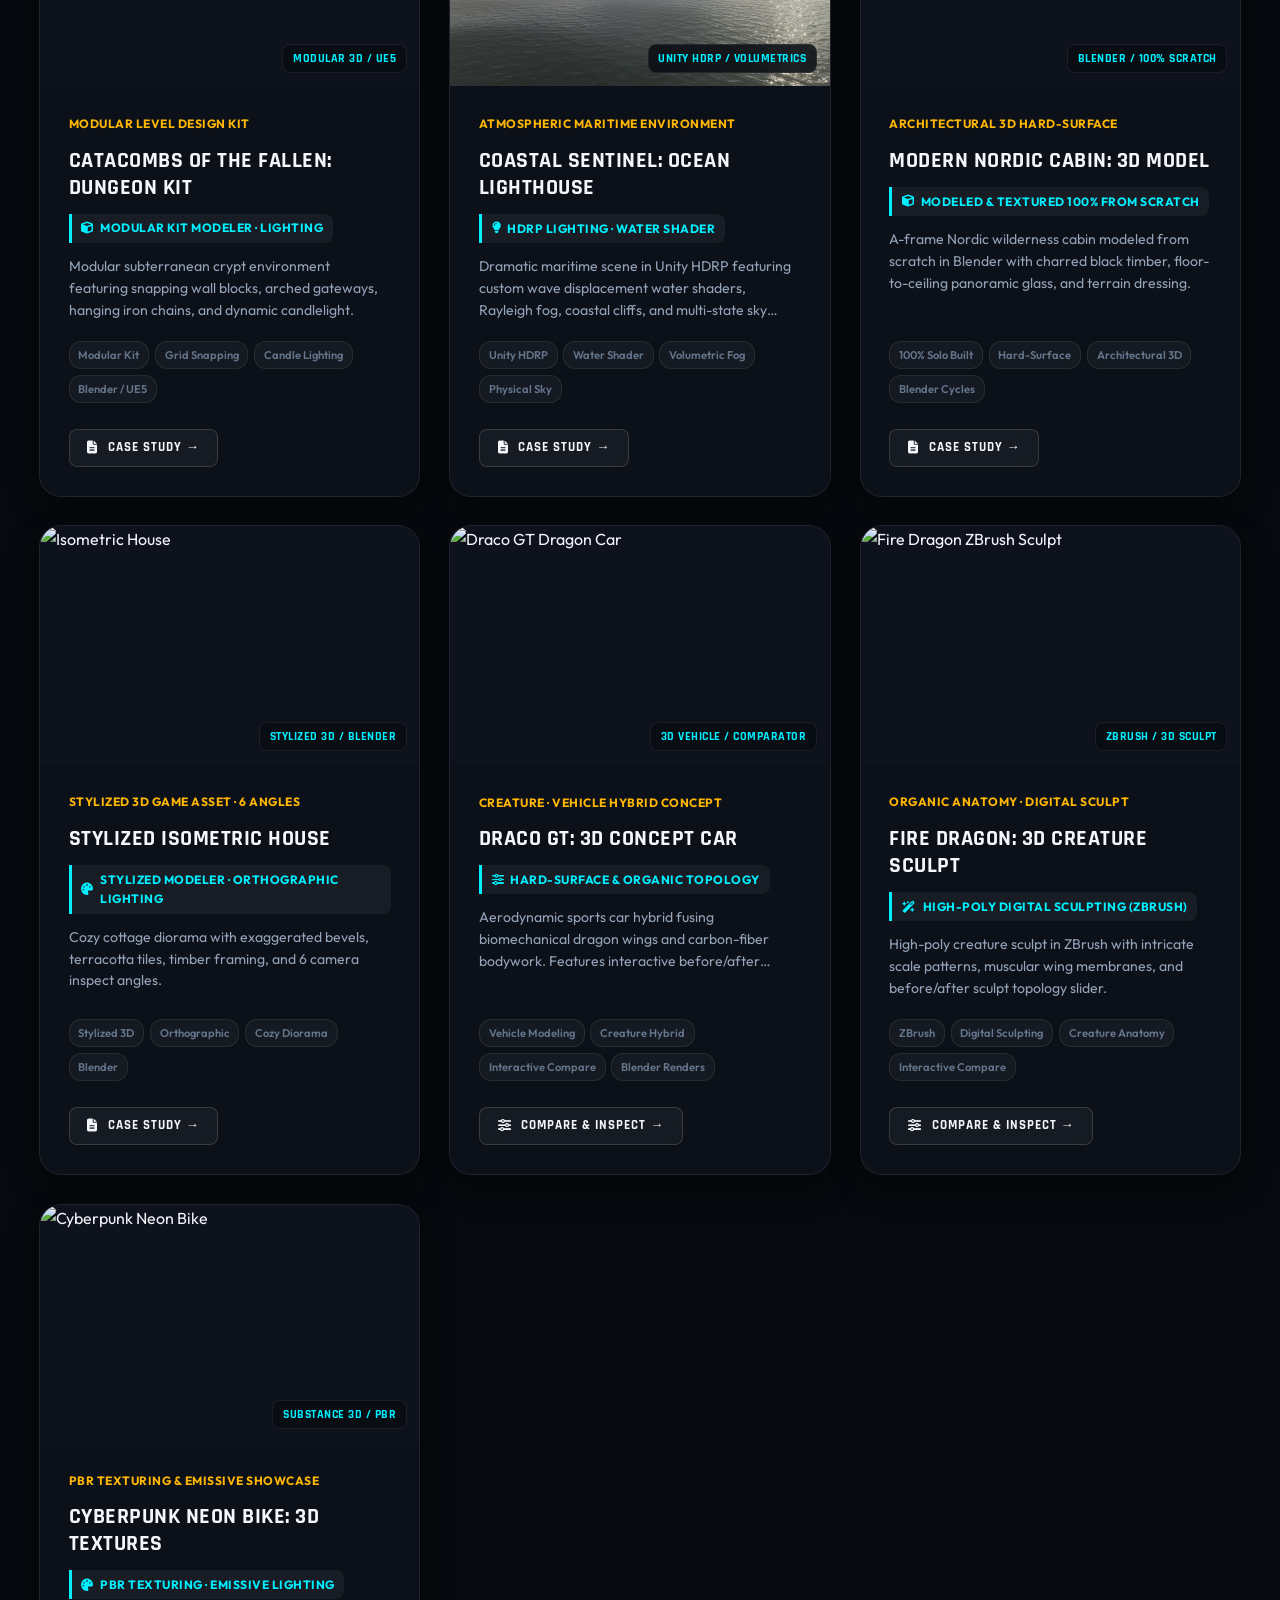
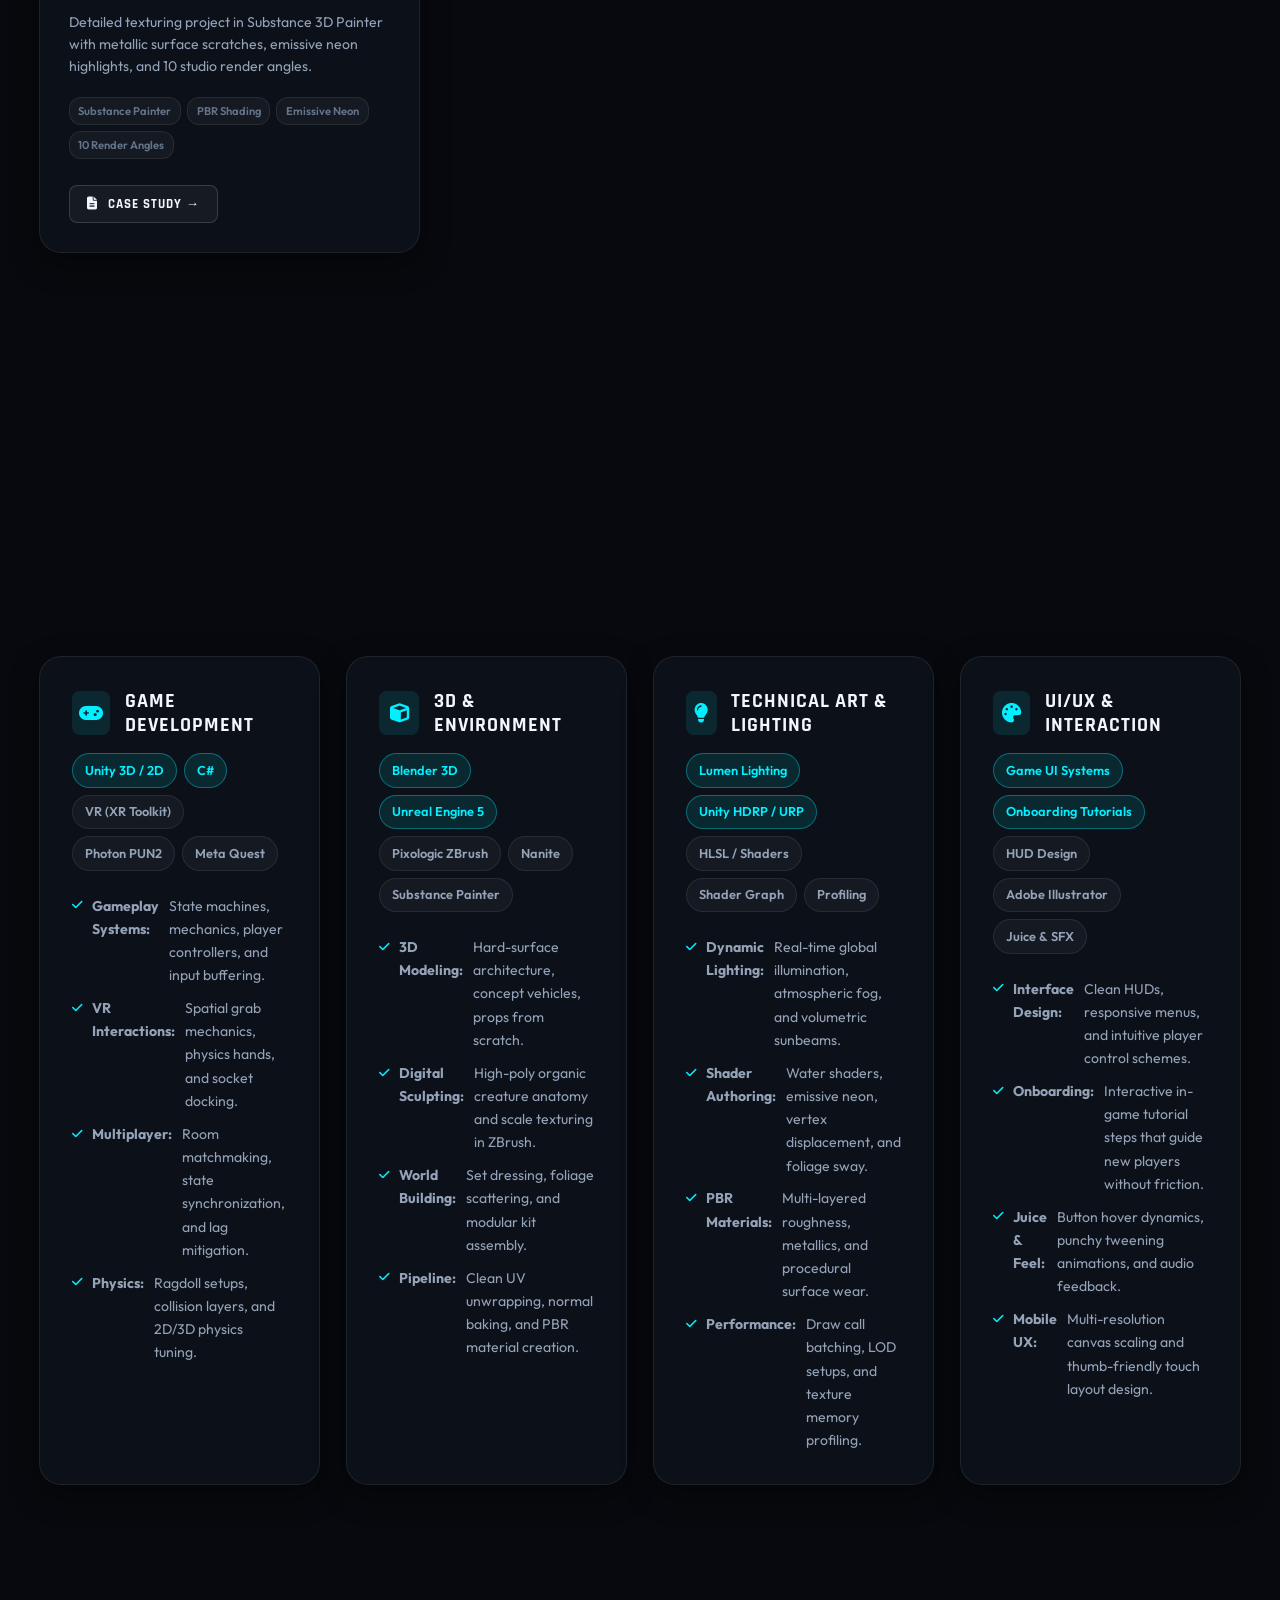
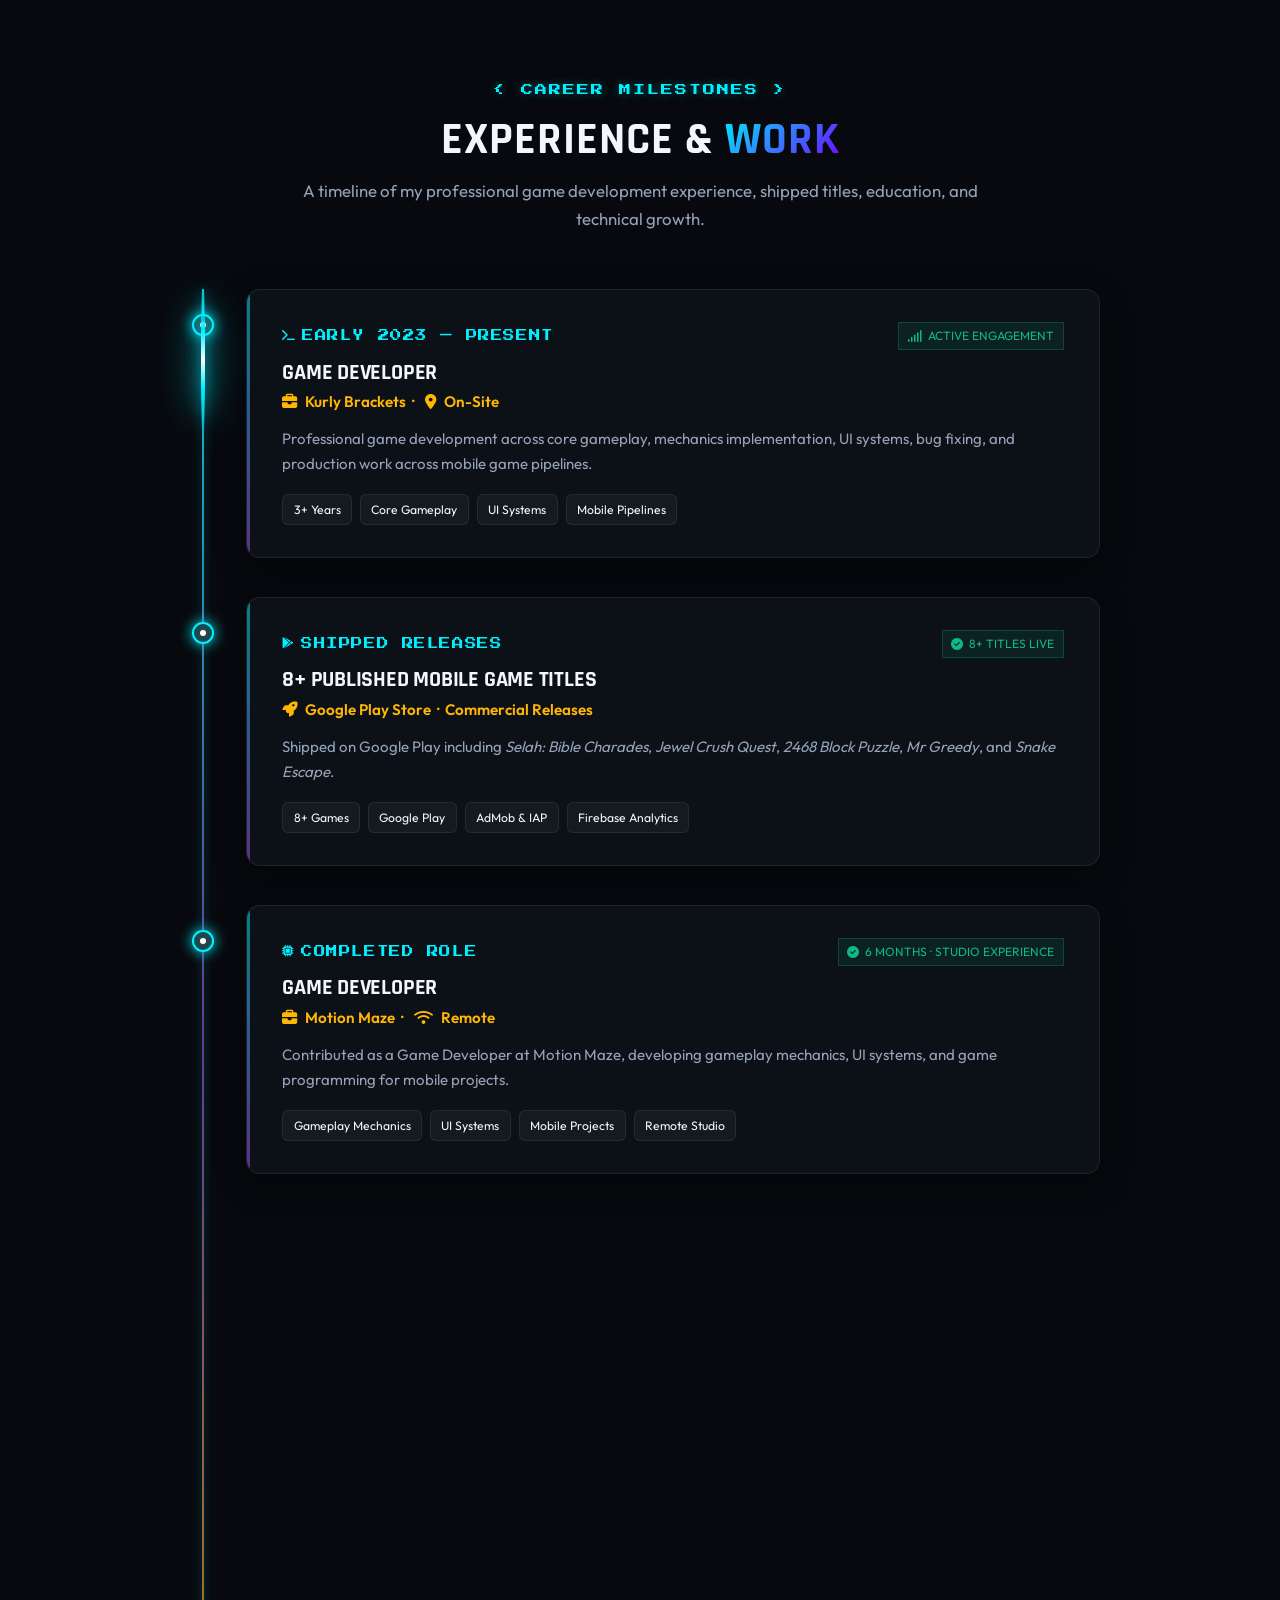
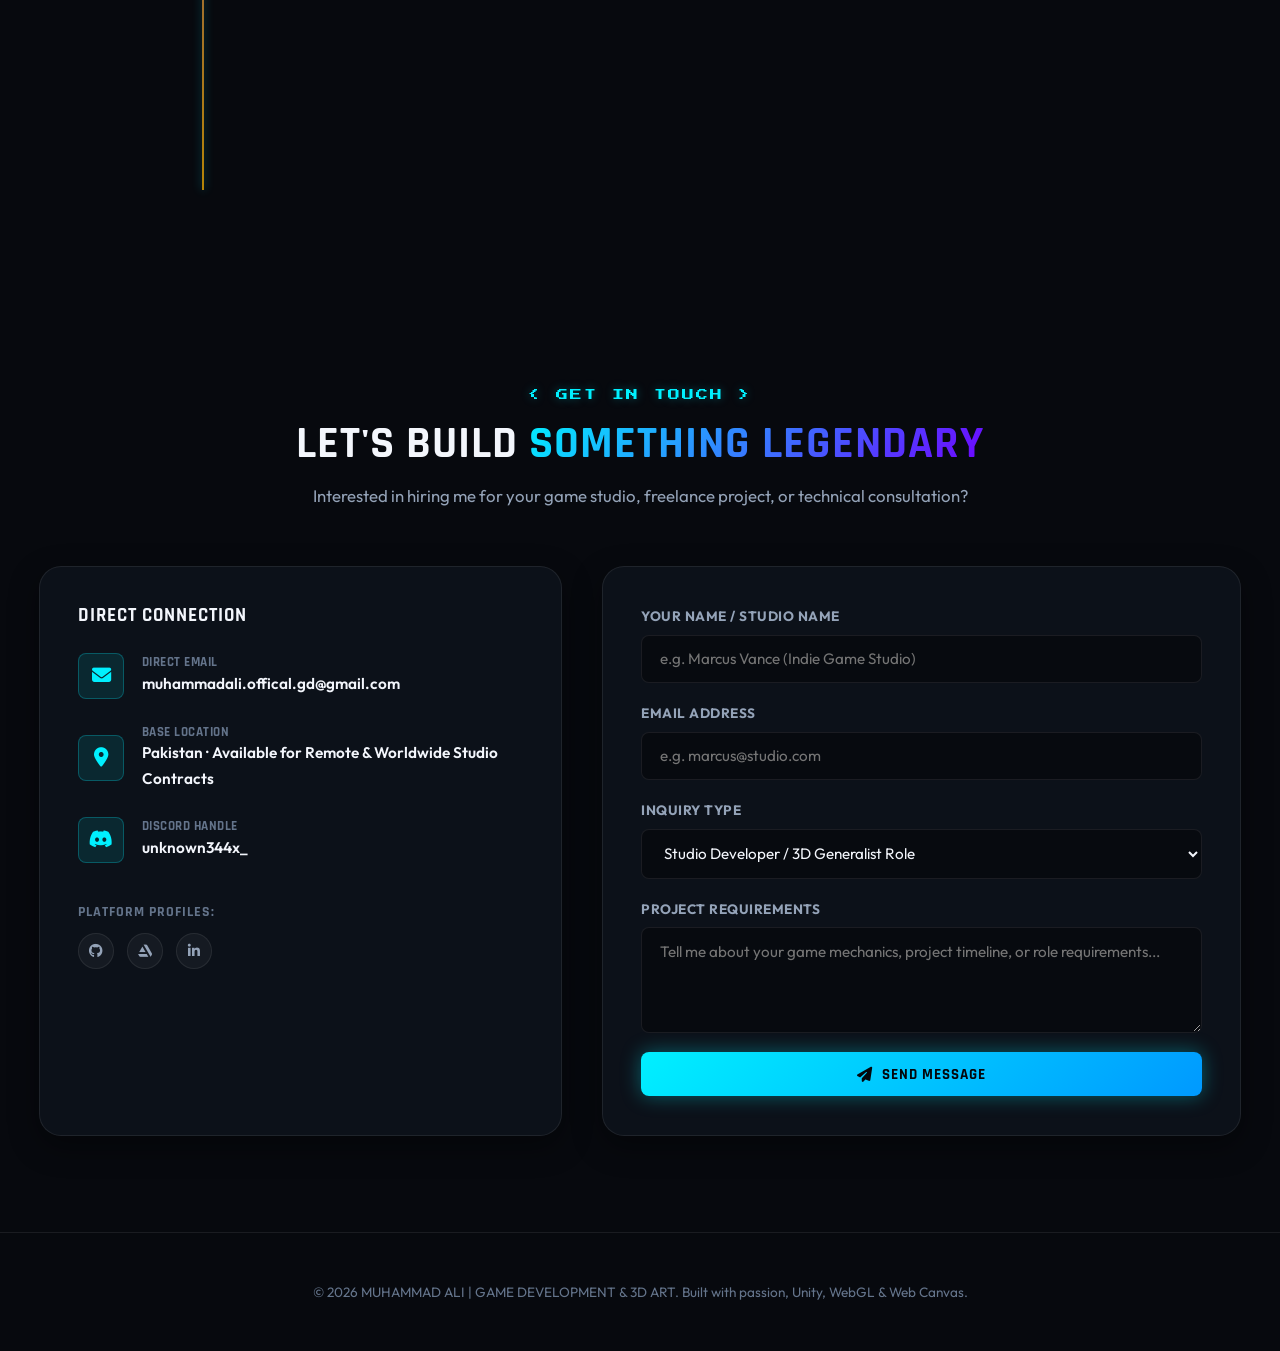
==== commit 6202cd11: "Add clickable Play Store links for 2468 Block Puzzle and Mr Greedy to CV and portfolio" ====
--- a/index.html
+++ b/index.html
@@ -617,6 +617,7 @@
                             </div>
                             <div class="game-card-actions">
                                 <button class="btn btn-outline btn-inspect" data-game="block-puzzle"><i class="fa-solid fa-file-lines"></i> Case Study &rarr;</button>
+                                <a href="https://play.google.com/store/apps/details?id=com.kurlybrackets.merge2048" target="_blank" rel="noopener noreferrer" class="btn btn-primary"><i class="fa-brands fa-google-play"></i> Store</a>
                             </div>
                         </div>
                     </div>
@@ -640,6 +641,7 @@
                             </div>
                             <div class="game-card-actions">
                                 <button class="btn btn-outline btn-inspect" data-game="mr-greedy"><i class="fa-solid fa-file-lines"></i> Case Study &rarr;</button>
+                                <a href="https://play.google.com/store/apps/details?id=com.mrgreedy.ragdollpunch" target="_blank" rel="noopener noreferrer" class="btn btn-primary"><i class="fa-brands fa-google-play"></i> Store</a>
                             </div>
                         </div>
                     </div>
